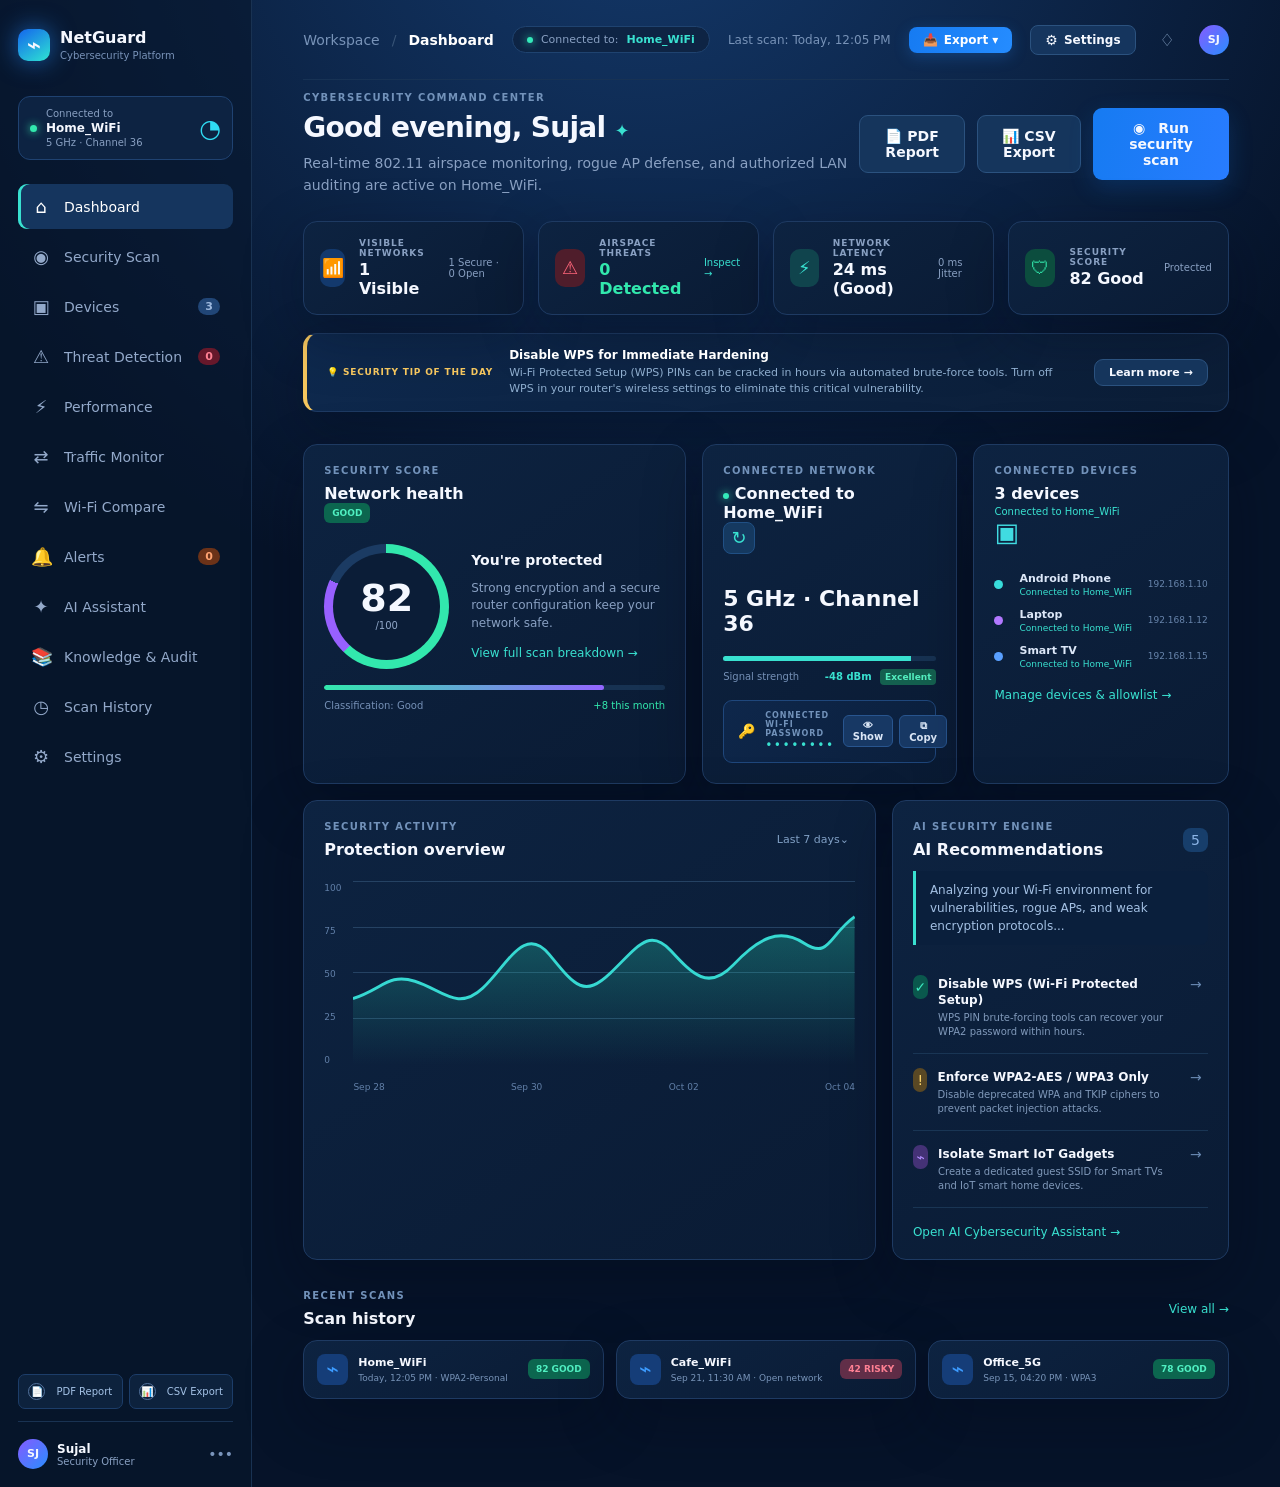
==== index.html @ 77731f84 "feat: upgrade Wi-Fi Security Analyser to Java Spring Boot Cybersecurity Platform" ====
<!doctype html>
<html lang="en">

<head>
  <meta charset="UTF-8" />
  <meta name="viewport" content="width=device-width, initial-scale=1.0" />
  <meta name="theme-color" content="#06152c" />
  <title>NetGuard — Wi-Fi Cybersecurity Platform</title>
  <link rel="stylesheet" href="styles.css" />
</head>

<body>
  <div class="app-shell">
    <aside class="sidebar">
      <div class="brand">
        <div class="brand-mark">⌁</div>
        <div><strong>NetGuard</strong><span>Cybersecurity Platform</span></div>
      </div>
      <div class="network-pill">
        <span class="live-dot"></span>
        <div><small>Connected to</small><strong id="network-name-sidebar">Home_WiFi</strong><small
            id="network-details-sidebar">5 GHz · Channel 36</small></div>
        <span class="wifi-symbol">◔</span>
      </div>
      <nav class="nav" aria-label="Primary navigation">
        <button class="nav-item active" data-screen="home"><span>⌂</span>Dashboard</button>
        <button class="nav-item" data-screen="scan"><span>◉</span>Security Scan</button>
        <button class="nav-item" data-screen="devices"><span>▣</span>Devices <b id="nav-device-badge">3</b></button>
        <button class="nav-item" data-screen="threats"><span>⚠</span>Threat Detection <b id="nav-threat-badge" class="badge-danger">0</b></button>
        <button class="nav-item" data-screen="performance"><span>⚡</span>Performance</button>
        <button class="nav-item" data-screen="traffic"><span>⇄</span>Traffic Monitor</button>
        <button class="nav-item" data-screen="compare"><span>⇋</span>Wi-Fi Compare</button>
        <button class="nav-item" data-screen="alerts"><span>🔔</span>Alerts <b id="nav-alert-badge" class="badge-alert">0</b></button>
        <button class="nav-item" data-screen="ai-chat"><span>✦</span>AI Assistant</button>
        <button class="nav-item" data-screen="knowledge"><span>📚</span>Knowledge &amp; Audit</button>
        <button class="nav-item" data-screen="history"><span>◷</span>Scan History</button>
        <button class="nav-item" data-screen="settings"><span>⚙</span>Settings</button>
      </nav>
      <div class="sidebar-footer">
        <div class="sidebar-export-group">
          <button class="help" id="btn-export-pdf-sidebar"><span>📄</span> PDF Report</button>
          <button class="help" id="btn-export-csv-sidebar"><span>📊</span> CSV Export</button>
        </div>
        <div class="profile">
          <div class="avatar">SJ</div>
          <div><strong>Sujal</strong><small>Security Officer</small></div><span>•••</span>
        </div>
      </div>
    </aside>

    <main class="main-content">
      <header class="topbar">
        <div class="mobile-brand">
          <div class="brand-mark">⌁</div><strong>NetGuard</strong>
        </div>
        <div class="breadcrumbs"><span>Workspace</span><i>/</i><strong id="page-title">Dashboard</strong></div>
        <div class="topbar-network-pill"><span class="connected-dot"></span><span>Connected to:</span><strong
            id="network-name-topbar">Home_WiFi</strong></div>
        <div class="top-actions">
          <span class="last-scan">Last scan: Today, 12:05 PM</span>
          
          <!-- Quick Export Dropdown Group -->
          <div class="export-dropdown-wrap">
            <button class="topbar-pdf-button" id="topbar-export-btn" title="Export Security Reports"><span>📥</span> Export ▾</button>
            <div class="export-menu card" id="topbar-export-menu" hidden>
              <button type="button" id="menu-export-pdf"><span>📄</span> Download PDF Report</button>
              <button type="button" id="menu-export-csv"><span>📊</span> Download CSV Data</button>
              <button type="button" id="menu-export-json"><span>{ }</span> Download JSON Audit</button>
            </div>
          </div>

          <button class="topbar-settings-button" data-screen="settings" title="Settings"><span>⚙</span> Settings</button>
          <button class="icon-button" id="topbar-alerts-btn" aria-label="Notifications" data-screen="alerts" title="View Security Alerts">
            ♢<em id="alert-dot"></em>
            <span id="alert-badge-count" class="alert-count-pill" hidden>0</span>
          </button>
          <button class="avatar mini">SJ</button>
        </div>
      </header>
      <div id="app-message" class="app-message" role="alert" hidden></div>

      <!-- 1. DASHBOARD SCREEN -->
      <section class="screen active-screen" id="home-screen">
        <div class="reference-header">
          <div class="reference-brand">
            <div class="shield-mark">⌁</div>
            <div><strong>NetGuard</strong><small>Wi-Fi Cybersecurity Platform</small></div>
          </div>
          <button class="reference-settings" data-screen="settings" title="Open Settings" aria-label="Settings">⚙</button>
        </div>
        
        <!-- Mobile Reference Network Card with Password Display -->
        <article class="reference-network card">
          <div class="ref-net-body">
            <span class="connected-dot"></span><span class="reference-label">Connected to</span>
            <h2 id="network-name-mobile">Home_WiFi</h2>
            <small id="network-mobile-details">5 GHz &nbsp;·&nbsp; Channel 36 &nbsp;·&nbsp; -48 dBm</small>
            
            <!-- Connected Wi-Fi Password (Mobile) -->
            <div class="wifi-password-badge" id="wifi-password-badge-mobile">
              <span class="key-icon">🔑</span>
              <span class="password-label">Password:</span>
              <span class="password-val" id="wifi-pass-val-mobile">••••••••</span>
              <button type="button" class="pass-toggle-btn" id="toggle-pass-mobile" title="Reveal Wi-Fi Password">Show</button>
              <button type="button" class="pass-copy-btn" id="copy-pass-mobile" title="Copy Password">⧉</button>
            </div>
          </div>
          <button class="detect-btn-pill" id="detect-wifi-btn-mobile" title="Recognize live connected Wi-Fi">↻ Detect</button>
          <div class="router-art">⌁</div>
        </article>
        
        <article class="reference-score card">
          <div class="card-heading">
            <div>
              <p class="eyebrow">SECURITY SCORE</p>
              <h2>Your network is protected</h2>
            </div>
          </div>
          <div class="reference-score-ring">
            <div><strong>82</strong><small>/ 100</small><b>GOOD</b></div>
          </div>
          <p>Strong encryption and a secure router configuration keep your network safe.</p>
          <a href="#" data-screen="scan">View security report →</a>
        </article>
        
        <div class="shortcut-grid">
          <button class="shortcut scan-shortcut" data-screen="scan"><span>◉</span><strong>Security<br>Scan</strong></button>
          <button class="shortcut" data-screen="devices"><span>▣</span><strong>Connected<br>Devices</strong><em id="mob-device-count">3</em></button>
          <button class="shortcut" data-screen="threats"><span>⚠</span><strong>Threat<br>Detect</strong><em id="mob-threat-count" class="alert-em">0</em></button>
          <button class="shortcut" data-screen="performance"><span>⚡</span><strong>Network<br>Speed</strong></button>
          <button class="shortcut" data-screen="ai-chat"><span>✦</span><strong>AI<br>Chat</strong></button>
          <button class="shortcut" data-screen="history"><span>◷</span><strong>Scan<br>Report</strong></button>
        </div>
        
        <div class="reference-section-title"><span>RECENT ACTIVITY</span><a href="#" data-screen="history">View all</a></div>
        <div class="reference-activity card">
          <span class="activity-icon">✓</span>
          <div><strong>Security scan completed</strong><small>Today, 12:05 PM</small></div>
          <span class="status-chip good">82 GOOD</span>
        </div>

        <!-- Desktop Legacy / Enhanced Composition -->
        <div class="legacy-dashboard">
          <div class="welcome-row">
            <div>
              <p class="eyebrow">CYBERSECURITY COMMAND CENTER</p>
              <h1>Good evening, Sujal <span>✦</span></h1>
              <p class="muted">Real-time 802.11 airspace monitoring, rogue AP defense, and authorized LAN auditing are active.</p>
            </div>
            <div class="welcome-actions">
              <button class="secondary-button" id="btn-export-pdf-welcome"><span>📄</span> PDF Report</button>
              <button class="secondary-button" id="btn-export-csv-welcome"><span>📊</span> CSV Export</button>
              <button class="primary-button scan-button" data-screen="scan"><span>◉</span> Run security scan</button>
            </div>
          </div>

          <!-- Cybersecurity Metrics Ribbon -->
          <div class="kpi-ribbon">
            <div class="kpi-card card">
              <span class="kpi-icon blue">📶</span>
              <div>
                <small>VISIBLE NETWORKS</small>
                <strong id="kpi-total-networks">Scanning…</strong>
              </div>
              <span class="kpi-sub" id="kpi-secure-networks">0 Secure · 0 Open</span>
            </div>
            <div class="kpi-card card">
              <span class="kpi-icon red">⚠</span>
              <div>
                <small>AIRSPACE THREATS</small>
                <strong id="kpi-threat-count">0 Detected</strong>
              </div>
              <a href="#" data-screen="threats" class="kpi-link">Inspect →</a>
            </div>
            <div class="kpi-card card">
              <span class="kpi-icon cyan">⚡</span>
              <div>
                <small>NETWORK LATENCY</small>
                <strong id="kpi-live-latency">24 ms (Good)</strong>
              </div>
              <span class="kpi-sub" id="kpi-jitter-sub">0 ms Jitter</span>
            </div>
            <div class="kpi-card card">
              <span class="kpi-icon green">🛡</span>
              <div>
                <small>SECURITY SCORE</small>
                <strong id="kpi-rating-badge">82 GOOD</strong>
              </div>
              <span class="kpi-sub" id="kpi-protection-sub">Protected</span>
            </div>
          </div>

          <!-- Quick Tip of the Day Banner -->
          <div class="tip-banner card">
            <div class="tip-badge">💡 SECURITY TIP OF THE DAY</div>
            <div class="tip-content">
              <strong id="tip-title">Disable WPS for Immediate Hardening</strong>
              <p id="tip-body">Wi-Fi Protected Setup (WPS) PINs can be cracked in hours via automated brute-force tools. Turn off WPS in your router's wireless settings to eliminate this critical vulnerability.</p>
            </div>
            <button class="secondary-button" data-screen="knowledge" style="padding:6px 14px;font-size:11px">Learn more →</button>
          </div>

          <!-- Stats Grid -->
          <div class="stats-grid">
            <article class="score-card card">
              <div class="card-heading">
                <div>
                  <p class="eyebrow">SECURITY SCORE</p>
                  <h2>Network health</h2>
                </div><span class="status-chip good">GOOD</span>
              </div>
              <div class="score-content">
                <div class="score-ring">
                  <div><strong id="score">82</strong><small>/100</small></div>
                </div>
                <div class="score-copy">
                  <strong id="score-headline">You're protected</strong>
                  <p id="score-explanation">Strong encryption and a secure router configuration keep your network safe.</p>
                  <a href="#" data-screen="scan">View full scan breakdown →</a>
                </div>
              </div>
              <div class="score-bar"><span></span></div>
              <div class="score-foot">
                <span id="score-classification-text">Classification: Good</span>
                <span id="score-trend-text">+8 this month</span>
              </div>
            </article>

            <!-- Connected Network Metric Card with Password Display -->
            <article class="card metric-card">
              <div class="card-heading">
                <div>
                  <p class="eyebrow">CONNECTED NETWORK</p>
                  <h2 id="network-name-desktop"><span class="connected-dot"></span> Connected to Home_WiFi</h2>
                </div>
                <button class="icon-button detect-btn" id="detect-wifi-btn"
                  title="Recognize live connected Wi-Fi">↻</button>
              </div>
              <div class="metric-value">5 GHz · Channel 36</div>
              <div class="signal-line"><span style="width:88%"></span></div>
              <div class="metric-foot">
                <span>Signal strength</span>
                <strong>-48 dBm <i>Excellent</i></strong>
              </div>
              
              <!-- User Request: Show Connected Wi-Fi Password -->
              <div class="wifi-password-badge desktop-pass-badge" id="wifi-password-badge-desktop">
                <div class="pass-info-wrap">
                  <span class="key-icon">🔑</span>
                  <div class="pass-texts">
                    <small>CONNECTED WI-FI PASSWORD</small>
                    <span class="password-val" id="wifi-pass-val-desktop">••••••••</span>
                  </div>
                </div>
                <div class="pass-btn-group">
                  <button type="button" class="pass-toggle-btn" id="toggle-pass-desktop" title="Show / Hide Password">👁 Show</button>
                  <button type="button" class="pass-copy-btn" id="copy-pass-desktop" title="Copy Password to Clipboard">⧉ Copy</button>
                </div>
              </div>
            </article>

            <article class="card metric-card">
              <div class="card-heading">
                <div>
                  <p class="eyebrow">CONNECTED DEVICES</p>
                  <h2 id="device-count">3 devices</h2>
                  <small class="device-network-sub">Connected to Home_WiFi</small>
                </div>
                <span class="device-icon">▣</span>
              </div>
              <div class="device-list">
                <span class="device-dot phone"></span>
                <span class="device-name-wrap"><strong>Android Phone</strong><small class="device-wifi-sub">Connected to Home_WiFi</small></span>
                <b>192.168.1.10</b>
                <span class="device-dot laptop"></span>
                <span class="device-name-wrap"><strong>Laptop</strong><small class="device-wifi-sub">Connected to Home_WiFi</small></span>
                <b>192.168.1.12</b>
                <span class="device-dot tv"></span>
                <span class="device-name-wrap"><strong>Smart TV</strong><small class="device-wifi-sub">Connected to Home_WiFi</small></span>
                <b>192.168.1.15</b>
              </div>
              <a class="card-link" href="#" data-screen="devices">Manage devices &amp; allowlist →</a>
            </article>
          </div>

          <div class="content-grid">
            <article class="card panel">
              <div class="panel-title">
                <div>
                  <p class="eyebrow">SECURITY ACTIVITY</p>
                  <h2>Protection overview</h2>
                </div>
                <button class="text-button" id="btn-chart-range">Last 7 days⌄</button>
              </div>
              <div class="chart">
                <div class="chart-y"><span>100</span><span>75</span><span>50</span><span>25</span><span>0</span></div>
                <div class="chart-body">
                  <div class="grid-lines"></div>
                  <svg viewBox="0 0 600 180" preserveAspectRatio="none">
                    <defs>
                      <linearGradient id="chartFill" x1="0" x2="0" y1="0" y2="1">
                        <stop offset="0" stop-color="#28e8c1" stop-opacity=".3" />
                        <stop offset="1" stop-color="#28e8c1" stop-opacity="0" />
                      </linearGradient>
                    </defs>
                    <path
                      d="M0 115 C35 106 42 90 74 98 S125 128 155 105 S205 42 235 72 S276 115 308 90 S354 45 380 68 S425 108 455 82 S510 45 540 61 S570 52 600 35 V180 H0Z"
                      fill="url(#chartFill)" />
                    <path
                      d="M0 115 C35 106 42 90 74 98 S125 128 155 105 S205 42 235 72 S276 115 308 90 S354 45 380 68 S425 108 455 82 S510 45 540 61 S570 52 600 35"
                      fill="none" stroke="#36d9d2" stroke-width="3" />
                  </svg>
                  <div class="chart-labels"><span>Sep 28</span><span>Sep 30</span><span>Oct 02</span><span>Oct 04</span></div>
                </div>
              </div>
            </article>

            <!-- AI-Based Security Recommendations Panel -->
            <article class="card panel recommendations" id="ai-recommendations-panel">
              <div class="panel-title">
                <div>
                  <p class="eyebrow">AI SECURITY ENGINE</p>
                  <h2>AI Recommendations</h2>
                </div><span class="count" id="ai-rec-count">5</span>
              </div>
              <p class="ai-summary-text" id="ai-executive-summary">
                Analyzing your Wi-Fi environment for vulnerabilities, rogue APs, and weak encryption protocols...
              </p>
              <div id="ai-recommendations-list">
                <div class="recommendation">
                  <span class="rec-icon green">✓</span>
                  <div>
                    <strong>Disable WPS (Wi-Fi Protected Setup)</strong>
                    <p>WPS PIN brute-forcing tools can recover your WPA2 password within hours.</p>
                  </div>
                  <button class="ai-fix-btn" data-screen="knowledge">→</button>
                </div>
                <div class="recommendation">
                  <span class="rec-icon yellow">!</span>
                  <div>
                    <strong>Enforce WPA2-AES / WPA3 Only</strong>
                    <p>Disable deprecated WPA and TKIP ciphers to prevent packet injection attacks.</p>
                  </div>
                  <button class="ai-fix-btn" data-screen="knowledge">→</button>
                </div>
                <div class="recommendation">
                  <span class="rec-icon purple">⌁</span>
                  <div>
                    <strong>Isolate Smart IoT Gadgets</strong>
                    <p>Create a dedicated guest SSID for Smart TVs and IoT smart home devices.</p>
                  </div>
                  <button class="ai-fix-btn" data-screen="knowledge">→</button>
                </div>
              </div>
              <a class="card-link" href="#" data-screen="ai-chat">Open AI Cybersecurity Assistant →</a>
            </article>
          </div>

          <div class="section-title">
            <div>
              <p class="eyebrow">RECENT SCANS</p>
              <h2>Scan history</h2>
            </div><a href="#" data-screen="history">View all →</a>
          </div>
          <div class="history-row">
            <div class="history-item card"><span class="history-icon blue">⌁</span>
              <div><strong>Home_WiFi</strong><small>Today, 12:05 PM · WPA2-Personal</small></div><span
                class="status-chip good">82 GOOD</span>
            </div>
            <div class="history-item card"><span class="history-icon purple">⌁</span>
              <div><strong>Cafe_WiFi</strong><small>Sep 21, 11:30 AM · Open network</small></div><span
                class="status-chip danger">42 RISKY</span>
            </div>
            <div class="history-item card"><span class="history-icon green">⌁</span>
              <div><strong>Office_5G</strong><small>Sep 15, 04:20 PM · WPA3</small></div><span
                class="status-chip good">78 GOOD</span>
            </div>
          </div>
        </div>
      </section>

      <!-- 2. ADVANCED WI-FI SCANNER SCREEN -->
      <section class="screen" id="scan-screen">
        <div class="page-heading inline-heading">
          <div>
            <button class="back-button" data-screen="home">‹ <span>Back</span></button>
            <p class="eyebrow">ADVANCED WI-FI NETWORK SCANNER</p>
            <h1>Nearby Wi-Fi Networks</h1>
            <p class="muted">Detect broadcast beacon frames, BSSIDs, frequencies, and analyze security posture.</p>
          </div>
          <div class="heading-actions">
            <!-- Periodic Auto-Scan Dropdown -->
            <div class="auto-scan-wrap">
              <label for="auto-scan-interval-select" class="auto-scan-label">Auto-Scan:</label>
              <select id="auto-scan-interval-select" class="select filter-dropdown">
                <option value="0">Off (Manual)</option>
                <option value="15">Every 15s</option>
                <option value="30" selected>Every 30s</option>
                <option value="60">Every 60s</option>
              </select>
            </div>
            <button class="secondary-button" id="btn-export-csv-scan"><span>📊</span> Export CSV</button>
            <button class="secondary-button" id="btn-export-pdf-scan"><span>📄</span> Export PDF</button>
            <button class="secondary-button" id="btn-compare-selected"><span>⇋</span> Compare (<span id="compare-count-badge">0</span>)</button>
            <button class="primary-button" id="refresh-wifi"><span aria-hidden="true">↻</span> Scan Airspace</button>
          </div>
        </div>

        <div class="wifi-source-note">Scans 802.11 access points broadcasting to your physical wireless interface. Analysis evaluates BSSID, cipher suites, authentication frames, and rogue cloning.</div>

        <!-- Filter and Search Toolbar -->
        <div class="scanner-filter-bar card">
          <div class="search-input-wrap">
            <span class="search-icon">🔍</span>
            <input type="text" id="wifi-search-input" placeholder="Search by SSID name or BSSID MAC address..." aria-label="Search networks" />
          </div>
          <div class="filter-controls">
            <select id="filter-band-select" class="select filter-dropdown" aria-label="Filter by frequency band">
              <option value="all">All Frequencies (2.4/5/6 GHz)</option>
              <option value="2.4 GHz">2.4 GHz</option>
              <option value="5 GHz">5 GHz</option>
              <option value="6 GHz">6 GHz</option>
            </select>
            <select id="filter-security-select" class="select filter-dropdown" aria-label="Filter by security">
              <option value="all">All Encryption Protocols</option>
              <option value="wpa3">WPA3 (Next-Gen SAE)</option>
              <option value="wpa2">WPA2 (Standard AES)</option>
              <option value="open">Open / Unsecured</option>
              <option value="wep">Legacy / Insecure (WEP)</option>
            </select>
            <div class="view-toggle-group">
              <button type="button" class="view-toggle-btn active" id="view-mode-table" title="Table View">☰ Table</button>
              <button type="button" class="view-toggle-btn" id="view-mode-cards" title="Cards View">☷ Cards</button>
            </div>
          </div>
        </div>

        <div class="wifi-toolbar">
          <div>
            <p class="eyebrow">AIRSPACE SCAN RESULTS</p>
            <strong id="wifi-network-count">Ready to scan</strong>
            <small id="wifi-scan-time"></small>
          </div>
          <div id="selection-counter" class="selection-counter" hidden>0 networks selected for comparison</div>
        </div>
        <p id="wifi-status" class="wifi-status" role="status" aria-live="polite">Starting WiFi scan…</p>

        <!-- Organized Table View -->
        <div id="wifi-table-container" class="card table-card wifi-table-wrapper">
          <table class="advanced-wifi-table" id="advanced-wifi-table">
            <thead>
              <tr>
                <th width="40"><input type="checkbox" id="select-all-wifi" title="Select All" /></th>
                <th class="sortable-th" data-sort="ssid">SSID Name ▾</th>
                <th>BSSID (MAC)</th>
                <th class="sortable-th" data-sort="band">Band / Freq ▾</th>
                <th class="sortable-th" data-sort="channel">Channel ▾</th>
                <th class="sortable-th" data-sort="signal">Signal Strength ▾</th>
                <th>Signal Quality</th>
                <th>Encryption Protocol</th>
                <th>Vendor</th>
                <th class="sortable-th" data-sort="score">Score ▾</th>
                <th>Actions</th>
              </tr>
            </thead>
            <tbody id="wifi-table-body">
              <tr><td colspan="11" class="muted table-loading">Scanning live Wi-Fi networks...</td></tr>
            </tbody>
          </table>
        </div>

        <!-- Cards View & Analysis Layout -->
        <div class="wifi-content-grid" id="wifi-cards-container" hidden>
          <section id="wifi-networks" class="wifi-network-list" aria-label="Available WiFi networks"></section>
          
          <article id="wifi-analysis" class="card wifi-analysis" hidden>
            <div class="wifi-analysis-heading">
              <div>
                <p class="eyebrow">SECURITY REPORT</p>
                <h2 id="analysis-ssid"></h2>
                <p id="analysis-auth" class="muted"></p>
                <small id="analysis-bssid-text" class="analysis-bssid"></small>
              </div>
              <span id="analysis-badge" class="status-chip"></span>
            </div>
            <div class="wifi-score-layout">
              <div id="analysis-ring" class="wifi-score-ring">
                <div><strong id="analysis-score"></strong><small>/ 100</small></div>
              </div>
              <div>
                <p class="eyebrow">ADVERTISED SECURITY</p>
                <h3 id="analysis-rating"></h3>
                <p id="analysis-summary" class="muted"></p>
              </div>
            </div>
            
            <div class="wifi-score-factors-box">
              <p class="eyebrow">SECURITY SCORE FACTORS</p>
              <ul id="analysis-score-factors" class="score-factors-list"></ul>
            </div>

            <div class="wifi-analysis-facts" id="analysis-facts"></div>
            <div class="wifi-recommendations">
              <p class="eyebrow">REMEDIATION RECOMMENDATIONS</p>
              <ul id="analysis-recommendations"></ul>
            </div>
            <p id="analysis-scope" class="wifi-source-note"></p>
            <div class="analysis-action-row">
              <button class="secondary-button" id="btn-print-single-analysis"><span>📄</span> Export Single Report</button>
            </div>
          </article>
        </div>
      </section>

      <!-- 3. CONNECTED DEVICES MONITORING SCREEN -->
      <section class="screen" id="devices-screen">
        <div class="page-heading inline-heading">
          <div>
            <button class="back-button" data-screen="home">‹ <span>Back</span></button>
            <p class="eyebrow">AUTHORIZED NETWORK MONITORING &amp; ALLOWLIST</p>
            <h1>Connected Devices</h1>
            <p class="muted">Live inventory of authorized hosts, gateway, and devices on your local subnet.</p>
          </div>
          <div class="heading-actions">
            <button class="secondary-button" id="refresh-devices-btn"><span>↻</span> Refresh Subnet</button>
          </div>
        </div>

        <div class="device-summary-cards">
          <div class="device-summary-stat card">
            <span class="device-sum-icon green">✓</span>
            <div><small>ONLINE DEVICES</small><strong id="dev-stat-online">3 Active</strong></div>
          </div>
          <div class="device-summary-stat card">
            <span class="device-sum-icon blue">💻</span>
            <div><small>HOST MACHINE</small><strong id="dev-stat-host">Active Host</strong></div>
          </div>
          <div class="device-summary-stat card">
            <span class="device-sum-icon purple">📡</span>
            <div><small>GATEWAY ROUTER</small><strong id="dev-stat-gateway">192.168.1.1</strong></div>
          </div>
        </div>

        <div class="device-cards">
          <!-- Populated dynamically via renderDevices() -->
        </div>
      </section>

      <!-- 4. ADVANCED THREAT DETECTION SCREEN -->
      <section class="screen" id="threats-screen">
        <div class="page-heading inline-heading">
          <div>
            <button class="back-button" data-screen="home">‹ <span>Back</span></button>
            <p class="eyebrow">AIRSPACE THREAT DEFENSE</p>
            <h1>Advanced Threat Detection</h1>
            <p class="muted">Detect Evil Twin access points, duplicate SSIDs, rogue APs, and insecure beacons.</p>
          </div>
          <div class="heading-actions">
            <button class="secondary-button" id="refresh-threats-btn"><span>↻</span> Re-Scan Threats</button>
          </div>
        </div>

        <div class="threat-overview-grid">
          <div class="card threat-stat-box">
            <p class="eyebrow">THREAT STATUS</p>
            <h2 id="threat-stat-headline">Airspace Monitored</h2>
            <p class="muted" id="threat-stat-sub">Continuously analyzing 802.11 beacon frames for spoofing and credential theft.</p>
          </div>
          <div class="card threat-stat-box">
            <p class="eyebrow">ACTIVE ROGUE DETECTIONS</p>
            <h2 id="threat-total-badge" class="threat-counter-number">0</h2>
            <span class="status-chip good" id="threat-health-chip">PROTECTED</span>
          </div>
        </div>

        <div class="threat-section-title">
          <h3>Detected Threat Findings</h3>
          <span class="threat-legend">
            <span class="legend-dot critical"></span> Confirmed Threat
            <span class="legend-dot warning"></span> Potential Risk
          </span>
        </div>

        <div id="threat-list-container" class="threat-list">
          <!-- Populated dynamically via renderThreats() -->
        </div>

        <article class="card threat-guidance-card">
          <div class="card-heading">
            <div>
              <p class="eyebrow">CYBERSECURITY PROTOCOL</p>
              <h2>What is an Evil Twin Access Point?</h2>
            </div>
          </div>
          <p class="muted">An <strong>Evil Twin</strong> is a fraudulent Wi-Fi access point that masquerades as a legitimate network by broadcasting the identical SSID. Attackers configure these rogue APs near target users with higher transmission power or open authentication to trick devices into connecting, allowing the attacker to harvest credentials, inject malicious payloads, or execute Man-in-the-Middle (MITM) packet inspection.</p>
        </article>
      </section>

      <!-- 5. NETWORK PERFORMANCE ANALYSIS SCREEN (NEW) -->
      <section class="screen" id="performance-screen">
        <div class="page-heading inline-heading">
          <div>
            <button class="back-button" data-screen="home">‹ <span>Back</span></button>
            <p class="eyebrow">LATENCY, JITTER &amp; CONNECTION STABILITY</p>
            <h1>Network Performance Monitoring</h1>
            <p class="muted">Measured round-trip latency, jitter variance, packet loss, and connection health rating.</p>
          </div>
          <div class="heading-actions">
            <button class="primary-button" id="btn-test-performance"><span>⚡</span> Run Performance Test</button>
          </div>
        </div>

        <!-- Performance KPI Grid -->
        <div class="traffic-speed-grid">
          <div class="card speed-card">
            <div class="speed-head">
              <span class="speed-icon" style="background:#133c6d;color:#4ea1ff">⏱</span>
              <div><small>AVERAGE LATENCY</small><h2 id="perf-latency-val">24 ms</h2></div>
            </div>
            <div class="speed-meta">Min / Max: <strong id="perf-latency-range">15 ms / 34 ms</strong></div>
          </div>
          <div class="card speed-card">
            <div class="speed-head">
              <span class="speed-icon" style="background:#3b245e;color:#b485ff">〰</span>
              <div><small>JITTER VARIANCE</small><h2 id="perf-jitter-val">19 ms</h2></div>
            </div>
            <div class="speed-meta">Packet Loss: <strong id="perf-loss-val">0%</strong></div>
          </div>
          <div class="card speed-card">
            <div class="speed-head">
              <span class="speed-icon" style="background:#0c4a3b;color:#39e8ad">★</span>
              <div><small>CONNECTION SCORE</small><h2 id="perf-score-val">95 / 100</h2></div>
            </div>
            <div class="speed-meta">Status: <strong id="perf-status-val">Excellent Quality</strong></div>
          </div>
        </div>

        <div class="content-grid">
          <article class="card panel">
            <div class="panel-title">
              <div>
                <p class="eyebrow">TELEMETRY SCOPE</p>
                <h2>Internet vs Local Wi-Fi Metrics</h2>
              </div>
              <span class="status-chip good" id="perf-internet-chip">INTERNET AVAILABLE</span>
            </div>
            <p class="muted" style="margin-top:10px;font-size:12px;line-height:1.6">
              NetGuard distinguishes between physical Wi-Fi radio strength (measured via 802.11 dBm signal frames from your access point) and WAN internet performance (measured via ICMP round-trip packets to DNS gateways).
            </p>
            <div class="perf-metric-bars">
              <div class="perf-bar-row">
                <span>Local Wi-Fi Signal (-48 dBm)</span>
                <div class="progress-track"><span style="width:92%;background:var(--cyan)"></span></div>
                <b>92% Excellent</b>
              </div>
              <div class="perf-bar-row">
                <span>DNS Round-Trip Time (24 ms)</span>
                <div class="progress-track"><span style="width:85%;background:var(--green)"></span></div>
                <b>85% Optimal</b>
              </div>
              <div class="perf-bar-row">
                <span>Packet Reliability (0% loss)</span>
                <div class="progress-track"><span style="width:100%;background:var(--green)"></span></div>
                <b>100% Solid</b>
              </div>
            </div>
          </article>

          <!-- ML Anomaly Detection Card -->
          <article class="card panel">
            <div class="panel-title">
              <div>
                <p class="eyebrow">MACHINE LEARNING</p>
                <h2>Spectral Anomaly Detector</h2>
              </div>
              <button class="text-button" id="btn-refresh-ml">Re-evaluate</button>
            </div>
            <div id="ml-anomaly-box" class="ml-box">
              <div class="ml-stat-row">
                <span class="muted">Algorithm:</span> <strong>Statistical Z-Score / Isolation Model</strong>
              </div>
              <div class="ml-stat-row">
                <span class="muted">Anomaly Probability:</span> <strong id="ml-prob-val">0.05 (Low)</strong>
              </div>
              <div class="ml-stat-row">
                <span class="muted">Status:</span> <span class="status-chip good" id="ml-status-chip">NORMAL SPECTRUM</span>
              </div>
              <ul id="ml-anomaly-items" class="ml-anomaly-list">
                <li>Zero extreme proximity beacon power spikes detected.</li>
              </ul>
            </div>
          </article>
        </div>
      </section>

      <!-- 6. NETWORK TRAFFIC MONITORING SCREEN -->
      <section class="screen" id="traffic-screen">
        <div class="page-heading inline-heading">
          <div>
            <button class="back-button" data-screen="home">‹ <span>Back</span></button>
            <p class="eyebrow">REAL-TIME TELEMETRY</p>
            <h1>Network Traffic Monitor</h1>
            <p class="muted">Authorized live bandwidth consumption, packet throughput, and traffic anomaly detection.</p>
          </div>
          <div class="heading-actions">
            <span class="live-pulse-badge"><span class="pulse-dot"></span> Live Telemetry</span>
          </div>
        </div>

        <div class="traffic-speed-grid">
          <div class="card speed-card rx-card">
            <div class="speed-head">
              <span class="speed-icon">↓</span>
              <div><small>DOWNLOAD SPEED</small><h2 id="traffic-rx-speed">0.0 KB/s</h2></div>
            </div>
            <div class="speed-meta">Total Received: <strong id="traffic-rx-total">0 B</strong></div>
          </div>
          <div class="card speed-card tx-card">
            <div class="speed-head">
              <span class="speed-icon">↑</span>
              <div><small>UPLOAD SPEED</small><h2 id="traffic-tx-speed">0.0 KB/s</h2></div>
            </div>
            <div class="speed-meta">Total Transmitted: <strong id="traffic-tx-total">0 B</strong></div>
          </div>
          <div class="card speed-card packet-card">
            <div class="speed-head">
              <span class="speed-icon">📦</span>
              <div><small>UNICAST PACKETS</small><h2 id="traffic-packets-total">0</h2></div>
            </div>
            <div class="speed-meta">Errors / Discards: <strong id="traffic-errors-total">0 / 0</strong></div>
          </div>
        </div>

        <article class="card panel traffic-chart-panel">
          <div class="panel-title">
            <div>
              <p class="eyebrow">THROUGHPUT GRAPH</p>
              <h2>Real-Time Bandwidth Activity (KB/s)</h2>
            </div>
            <div class="chart-legend-wrap">
              <span class="chart-legend-item rx"><i class="dot-rx"></i> Download</span>
              <span class="chart-legend-item tx"><i class="dot-tx"></i> Upload</span>
            </div>
          </div>
          <div class="live-chart-wrapper">
            <svg id="live-traffic-svg" viewBox="0 0 600 180" preserveAspectRatio="none">
              <line x1="0" y1="45" x2="600" y2="45" stroke="#1c3a63" stroke-dasharray="4" />
              <line x1="0" y1="90" x2="600" y2="90" stroke="#1c3a63" stroke-dasharray="4" />
              <line x1="0" y1="135" x2="600" y2="135" stroke="#1c3a63" stroke-dasharray="4" />
              <path id="svg-rx-path" d="M0 160 L600 160" fill="none" stroke="#36d9d2" stroke-width="2.5" />
              <path id="svg-tx-path" d="M0 160 L600 160" fill="none" stroke="#9b62ff" stroke-width="2.5" />
            </svg>
          </div>
        </article>

        <article class="card anomaly-detection-card" id="traffic-anomaly-card">
          <div class="anomaly-head">
            <span class="anomaly-icon green" id="anomaly-icon">✓</span>
            <div>
              <strong id="anomaly-title">Traffic Patterns Normal</strong>
              <p id="anomaly-desc">No abnormal exfiltration bursts, ARP spoofing, or packet drop spikes observed.</p>
            </div>
          </div>
        </article>
      </section>

      <!-- 7. WI-FI NETWORK COMPARISON SCREEN -->
      <section class="screen" id="compare-screen">
        <div class="page-heading inline-heading">
          <div>
            <button class="back-button" data-screen="home">‹ <span>Back</span></button>
            <p class="eyebrow">AIRSPACE BENCHMARK</p>
            <h1>Wi-Fi Network Comparison</h1>
            <p class="muted">Side-by-side comparative analysis of encryption ciphers, frequencies, signal, and security scores.</p>
          </div>
          <div class="heading-actions">
            <button class="secondary-button" id="refresh-compare-btn"><span>↻</span> Refresh Comparison</button>
          </div>
        </div>

        <div class="card comparison-table-card">
          <div class="comparison-scroll-container" id="comparison-matrix-container">
            <p class="muted" style="padding:24px">Select networks from the Security Scan screen or wait for visible scan results...</p>
          </div>
        </div>
      </section>

      <!-- 8. REAL-TIME SECURITY ALERTS SCREEN -->
      <section class="screen" id="alerts-screen">
        <div class="page-heading inline-heading">
          <div>
            <button class="back-button" data-screen="home">‹ <span>Back</span></button>
            <p class="eyebrow">INCIDENT RESPONSE</p>
            <h1>Security Alert Center</h1>
            <p class="muted">Historical audit trail of security warnings, rogue AP detections, and network status changes.</p>
          </div>
          <div class="heading-actions">
            <button class="secondary-button" id="btn-clear-alerts"><span>✓</span> Mark All Read</button>
          </div>
        </div>

        <div class="alert-filter-tabs">
          <button class="alert-tab-btn active" data-severity="all">All Alerts</button>
          <button class="alert-tab-btn" data-severity="CRITICAL">Critical</button>
          <button class="alert-tab-btn" data-severity="HIGH">High</button>
          <button class="alert-tab-btn" data-severity="MEDIUM">Medium</button>
          <button class="alert-tab-btn" data-severity="LOW">Low</button>
        </div>

        <div id="alerts-list-container" class="alerts-feed"></div>
      </section>

      <!-- 9. AI CYBERSECURITY ASSISTANT CHAT SCREEN (NEW) -->
      <section class="screen" id="ai-chat-screen">
        <div class="page-heading inline-heading">
          <div>
            <button class="back-button" data-screen="home">‹ <span>Back</span></button>
            <p class="eyebrow">NATURAL LANGUAGE INTELLIGENCE</p>
            <h1>AI Security Assistant</h1>
            <p class="muted">Ask questions about your Wi-Fi scan results, router vulnerabilities, and defense strategies.</p>
          </div>
          <div class="heading-actions">
            <span class="live-pulse-badge"><span class="pulse-dot"></span> AI Engine Online</span>
          </div>
        </div>

        <div class="ai-chat-layout card">
          <div class="ai-chat-header">
            <div class="ai-avatar">✦</div>
            <div>
              <strong>NetGuard Cyber AI</strong>
              <small class="muted" id="ai-chat-context-sub">Active Context: Connected Network Audit</small>
            </div>
          </div>

          <!-- Quick Suggested Question Pills -->
          <div class="ai-suggested-pills" id="ai-quick-pills">
            <button class="ai-pill-btn">Is my Wi-Fi network secure?</button>
            <button class="ai-pill-btn">Why is my network marked as risky?</button>
            <button class="ai-pill-btn">What does WPA3 mean?</button>
            <button class="ai-pill-btn">How can I improve my router security?</button>
            <button class="ai-pill-btn">Why am I receiving an Evil Twin warning?</button>
          </div>

          <!-- Chat Message Feed -->
          <div class="ai-chat-messages" id="ai-chat-messages-container">
            <div class="ai-msg bot">
              <div class="msg-bubble">
                Hello Sujal! I am your <strong>NetGuard AI Security Assistant</strong>. I have analyzed your active wireless environment and nearby airspace. Ask me anything about your security score, rogue AP threats, or router configuration!
              </div>
              <small class="msg-time">Just now</small>
              
          </div>

          <!-- Chat Input -->
          <form class="ai-chat-input-bar" id="ai-chat-form">
            <input type="text" id="ai-chat-input" placeholder="Ask a security question (e.g. Is my network secure?)..." required autocomplete="off" />
            <button type="submit" class="primary-button" id="ai-send-btn">Send ➔</button>
          </form>
        </div>

        <div class="ai-chat-layout card">
          <div class="ai-chat-header">
            <div class="ai-avatar">✦</div>
            <div>
              <strong>NetGuard Cyber AI</strong>
              <small class="muted" id="ai-chat-context-sub">Active Context: Connected Network Audit</small>
            </div>
          </div>

          <!-- Quick Suggested Question Pills -->
          <div class="ai-suggested-pills" id="ai-quick-pills">
            <button class="ai-pill-btn">Is my Wi-Fi network secure?</button>
            <button class="ai-pill-btn">Why is my network marked as risky?</button>
            <button class="ai-pill-btn">What does WPA3 mean?</button>
            <button class="ai-pill-btn">How can I improve my router security?</button>
            <button class="ai-pill-btn">Why am I receiving an Evil Twin warning?</button>
          </div>

          <!-- Chat Message Feed -->
          <div class="ai-chat-messages" id="ai-chat-messages-container">
            <div class="ai-msg bot">
              <div class="msg-bubble">
                Hello Sujal! I am your <strong>NetGuard AI Security Assistant</strong>. I have analyzed your active wireless environment and nearby airspace. Ask me anything about your security score, rogue AP threats, or router configuration!
              </div>
              <small class="msg-time">Just now</small>
            </div>
          </div>

          <!-- Chat Input -->
          <form class="ai-chat-input-bar" id="ai-chat-form">
            <input type="text" id="ai-chat-input" placeholder="Ask a security question (e.g. Is my network secure?)..." required autocomplete="off" />
            <button type="submit" class="primary-button" id="ai-send-btn">Send ➔</button>
          </form>
        </div>
      </section>

      <!-- 10. KNOWLEDGE CENTER & AUDIT CHECKLIST SCREEN (NEW) -->
      <section class="screen" id="knowledge-screen">
        <div class="page-heading inline-heading">
          <div>
            <button class="back-button" data-screen="home">‹ <span>Back</span></button>
            <p class="eyebrow">STANDARDS &amp; BEST PRACTICES</p>
            <h1>Knowledge Center &amp; Security Audit</h1>
            <p class="muted">Wi-Fi security reference library, router hardening checklist, and QR code sharing.</p>
          </div>
        </div>

        <div class="content-grid">
          <!-- Security Improvement Checklist -->
          <article class="card panel">
            <div class="panel-title">
              <div>
                <p class="eyebrow">HARDENING AUDIT</p>
                <h2>Router Security Checklist</h2>
              </div>
              <span class="count" id="checklist-progress-count">4 / 5</span>
            </div>
            <div id="checklist-container" class="checklist-items">
              <!-- Dynamically populated via loadChecklist() -->
            </div>
          </article>

          <!-- QR Code Wi-Fi Sharing -->
          <article class="card panel">
            <div class="panel-title">
              <div>
                <p class="eyebrow">SECURE SHARING</p>
                <h2>Wi-Fi Quick Connect QR</h2>
              </div>
              <span class="status-chip good">LOCAL QR</span>
            </div>
            <p class="muted" style="font-size:11px;margin:8px 0 14px">
              Scan with an authorized mobile phone to quickly connect or verify network credentials without exposing keys.
            </p>
            <div class="qr-canvas-wrap">
              <canvas id="qr-code-canvas" width="160" height="160"></canvas>
            </div>
            <div class="qr-meta-wrap">
              <strong id="qr-net-name">Home_WiFi</strong>
              <small class="muted" id="qr-net-type">WPA2 Protected</small>
            </div>
          </article>
        </div>

        <!-- Knowledge Base Articles -->
        <div class="section-title">
          <div>
            <p class="eyebrow">CYBERSECURITY REFERENCE LIBRARY</p>
            <h2>Educational Knowledge Base</h2>
          </div>
        </div>
        <div class="knowledge-articles-grid" id="knowledge-articles-container">
          <!-- Populated dynamically via loadKnowledge() -->
        </div>
      </section>

      <!-- 11. SCAN HISTORY SCREEN -->
      <section class="screen" id="history-screen">
        <div class="page-heading inline-heading">
          <div>
            <button class="back-button" data-screen="home">‹ <span>Back</span></button>
            <p class="eyebrow">ACTIVITY &amp; AUDIT TRAIL</p>
            <h1>Scan History</h1>
            <p class="muted">Review previous network security reports and historical vulnerability ratings.</p>
          </div>
          <div class="heading-actions">
            <button class="secondary-button" id="btn-export-csv-history"><span>📊</span> CSV Export</button>
            <button class="secondary-button" id="btn-export-pdf-history"><span>📄</span> PDF History</button>
          </div>
        </div>
        <div class="card table-card"></div>
      </section>

      <!-- 12. PREFERENCES / SETTINGS SCREEN -->
      <section class="screen" id="settings-screen">
        <div class="page-heading">
          <button class="back-button" data-screen="home">‹ <span>Back</span></button>
          <p class="eyebrow">PREFERENCES &amp; SECURITY CONFIGURATION</p>
          <h1>Settings</h1>
          <p class="muted">Manage your connected network preferences, Wi-Fi keys, and NetGuard configuration.</p>
        </div>
        <div class="settings-network-banner card">
          <div class="settings-network-info">
            <span class="connected-dot"></span>
            <div>
              <small>ACTIVE WIFI CONNECTION</small>
              <h2 id="settings-network-name">Home_WiFi</h2>
              <p id="settings-network-details">5 GHz · Channel 36 · WPA2-Personal · Signal: -48 dBm (Excellent)</p>
              
              <!-- Connected Wi-Fi Password Display in Settings -->
              <div class="settings-password-row">
                <span class="key-icon">🔑</span>
                <span>Connected Wi-Fi Password:</span>
                <strong id="settings-pass-val" class="password-val">••••••••</strong>
                <button type="button" class="pass-toggle-btn" id="toggle-pass-settings">Show</button>
                <button type="button" class="pass-copy-btn" id="copy-pass-settings">Copy</button>
              </div>
            </div>
          </div>
          <span class="status-chip good">CONNECTED</span>
        </div>
        <div class="settings-list card">
          <div class="setting-row">
            <div><strong>Appearance</strong><small>Choose how NetGuard looks (Dark / Light)</small></div>
            <button class="toggle theme-toggle" aria-label="Toggle theme"><span></span></button>
          </div>
          <div class="setting-row">
            <div><strong>Scan automatically on connect</strong><small>Run a security check whenever you join Home_WiFi or a new network</small></div>
            <button class="toggle on" data-setting="auto_scan"><span></span></button>
          </div>
          <div class="setting-row">
            <div><strong>Security Notifications</strong><small>Get alerts about network security threats and suspicious devices</small></div>
            <button class="toggle on" data-setting="notifications"><span></span></button>
          </div>
          <div class="setting-row">
            <div><strong>Device WiFi Tracking</strong><small>Display connected WiFi network name on all monitored devices</small></div>
            <button class="toggle on" data-setting="device_wifi_tracking"><span></span></button>
          </div>
          <div class="setting-row">
            <div><strong>Export Formats</strong><small>Download official audit data for compliance reporting</small></div>
            <div style="display:flex;gap:8px">
              <button class="secondary-button" id="btn-export-pdf-settings" style="padding:7px 12px;font-size:11px">PDF</button>
              <button class="secondary-button" id="btn-export-csv-settings" style="padding:7px 12px;font-size:11px">CSV</button>
              <button class="secondary-button" id="btn-export-json-settings" style="padding:7px 12px;font-size:11px">JSON</button>
            </div>
          </div>
        </div>
      </section>
    </main>

    <!-- Mobile Bottom Navigation -->
    <nav class="reference-bottom-nav">
      <button class="active" data-screen="home"><span>⌂</span>Home</button>
      <button data-screen="scan"><span>◉</span>Scan</button>
      <button data-screen="devices"><span>▣</span>Devices</button>
      <button data-screen="threats"><span>⚠</span>Threats</button>
      <button data-screen="performance"><span>⚡</span>Speed</button>
      <button data-screen="ai-chat"><span>✦</span>AI</button>
      <button data-screen="settings"><span>⚙</span>Settings</button>
    </nav>
  </div>

  <!-- PDF SECURITY REPORT MODAL / PRINTABLE DOCUMENT -->
  <div id="pdf-modal-backdrop" class="modal-backdrop" hidden>
    <div class="pdf-modal-card card" id="pdf-report-document">
      <div class="pdf-modal-actions no-print">
        <button class="primary-button" id="btn-print-pdf-now"><span>🖨</span> Print / Save as PDF</button>
        <button class="secondary-button" id="btn-close-pdf-modal">✕ Close</button>
      </div>

      <div class="pdf-report-header">
        <div class="pdf-brand-mark">
          <div class="brand-mark">⌁</div>
          <div>
            <h1>NETGUARD CYBERSECURITY AUDIT</h1>
            <p>Official 802.11 Airspace &amp; LAN Security Assessment Report</p>
          </div>
        </div>
        <div class="pdf-meta-box">
          <div>Report Date: <strong id="pdf-report-date">Nov 21, 2026</strong></div>
          <div>Audit Engine: <strong>NetGuard Enterprise v2.0</strong></div>
          <div>Platform: <strong id="pdf-system-platform">Windows 64-bit</strong></div>
        </div>
      </div>

      <hr class="pdf-divider" />

      <!-- Executive Assessment Score Box -->
      <div class="pdf-section">
        <h3>1. EXECUTIVE ASSESSMENT SUMMARY</h3>
        <div class="pdf-score-banner">
          <div class="pdf-score-circle">
            <span class="pdf-score-num" id="pdf-score-val">82</span>
            <small>/ 100</small>
          </div>
          <div class="pdf-score-text">
            <h4 id="pdf-score-rating">GOOD PROTECTION LEVEL</h4>
            <p id="pdf-exec-summary">Active connection is secured with standard encryption. No unauthorized rogue spoofing detected.</p>
          </div>
        </div>
      </div>

      <!-- Target Network Telemetry -->
      <div class="pdf-section">
        <h3>2. TARGET NETWORK TELEMETRY</h3>
        <table class="pdf-table">
          <tbody>
            <tr><td><strong>Target SSID:</strong></td><td id="pdf-target-ssid">Home_WiFi</td><td><strong>BSSID (MAC):</strong></td><td id="pdf-target-bssid">8e:29:31:cd:69:bc</td></tr>
            <tr><td><strong>Frequency Band:</strong></td><td id="pdf-target-band">5 GHz</td><td><strong>Operating Channel:</strong></td><td id="pdf-target-channel">36</td></tr>
            <tr><td><strong>Encryption Protocol:</strong></td><td id="pdf-target-encryption">WPA2-Personal (AES)</td><td><strong>Signal Strength:</strong></td><td id="pdf-target-signal">-48 dBm (92%)</td></tr>
            <tr><td><strong>Hardware Vendor:</strong></td><td id="pdf-target-vendor">Realtek Semiconductor</td><td><strong>Wi-Fi Key Status:</strong></td><td id="pdf-target-pass-status">Passphrase Configured</td></tr>
          </tbody>
        </table>
      </div>

      <!-- Airspace Threat Findings -->
      <div class="pdf-section">
        <h3>3. AIRSPACE THREAT &amp; ROGUE AP FINDINGS</h3>
        <div id="pdf-threat-findings-list">
          <p class="muted">No rogue Evil Twin access points or active deauthentication attacks detected in immediate airspace.</p>
        </div>
      </div>

      <!-- Connected Device Inventory -->
      <div class="pdf-section">
        <h3>4. AUTHORIZED SUBNET DEVICE INVENTORY</h3>
        <table class="pdf-table">
          <thead>
            <tr><th>Device Name</th><th>IP Address</th><th>MAC Address</th><th>Hardware Vendor</th><th>Status</th></tr>
          </thead>
          <tbody id="pdf-devices-table-body">
            <!-- Dynamically populated -->
          </tbody>
        </table>
      </div>

      <!-- AI Recommendations & Hardening Steps -->
      <div class="pdf-section">
        <h3>5. AI SECURITY RECOMMENDATIONS &amp; ROUTER HARDENING</h3>
        <ol id="pdf-recommendations-list" class="pdf-recs-list">
          <li><strong>Disable WPS (Wi-Fi Protected Setup):</strong> Eliminate brute-force offline PIN recovery.</li>
          <li><strong>Enforce WPA2-AES / WPA3-Personal Only:</strong> Disable legacy WPA-TKIP compatibility.</li>
          <li><strong>Update Router Administrative Password:</strong> Ensure default factory credentials are not accessible.</li>
        </ol>
      </div>

      <div class="pdf-footer">
        <small>Confidential Security Assessment Document • Generated automatically by NetGuard Security Analyzer • Authorized Auditor Audit</small>
      </div>
    </div>
  </div>

  <script src="qrcode.js"></script>
  <script src="app.js"></script>
</body>

</html>
---- styles.css ----
:root{--bg:#061329;--surface:#0b1b35;--surface-2:#102542;--border:#1e3a62;--text:#f5f8ff;--muted:#89a0c2;--blue:#258cff;--cyan:#39e1d0;--purple:#9365ff;--green:#32e8ad;--yellow:#f5c65e;--red:#ff667b;--shadow:0 20px 60px #02081755}*{box-sizing:border-box}body{margin:0;background:radial-gradient(circle at 70% -20%,#15396b 0,transparent 38%),var(--bg);color:var(--text);font:14px Inter,ui-sans-serif,system-ui,-apple-system,Segoe UI,sans-serif}button,a{font:inherit}button{cursor:pointer;border:0;color:inherit}.app-shell{display:flex;min-height:100vh}.sidebar{width:252px;border-right:1px solid #193252;background:#07162c99;padding:28px 18px 18px;display:flex;flex-direction:column}.brand,.mobile-brand{display:flex;align-items:center;gap:10px}.brand strong,.mobile-brand strong{display:block;font-size:16px}.brand span{display:block;color:#7892b8;font-size:10px;margin-top:3px}.brand-mark{width:32px;height:32px;border-radius:10px;background:linear-gradient(145deg,#1465ed,#2ee4d2);display:grid;place-items:center;font-size:24px;font-weight:800;box-shadow:0 0 24px #258cff99}.network-pill{display:flex;align-items:center;gap:9px;background:#0d2342;border:1px solid #1f4271;border-radius:12px;padding:11px;margin:35px 0 24px}.network-pill small,.profile small{display:block;color:var(--muted);font-size:10px}.network-pill strong{display:block;margin:2px 0;font-size:12px}.live-dot{background:var(--green);width:7px;height:7px;border-radius:50%;box-shadow:0 0 8px var(--green)}.wifi-symbol{margin-left:auto;color:#2fdbf3;font-size:25px}.nav{display:grid;gap:5px}.nav-item{background:transparent;color:#93a9ca;text-align:left;border-radius:9px;padding:12px 13px;display:flex;align-items:center;gap:13px}.nav-item span{font-size:18px;width:20px;text-align:center}.nav-item:hover,.nav-item.active{background:#15355e;color:#fff}.nav-item.active{box-shadow:inset 3px 0 var(--cyan)}.nav-item b{margin-left:auto;border-radius:12px;background:#214677;color:#9db8de;padding:2px 7px;font-size:11px}.sidebar-footer{margin-top:auto}.help{color:#91a8c8;background:none;padding:12px}.help span{display:inline-grid;place-items:center;border:1px solid #53739e;border-radius:50%;width:17px;height:17px;margin-right:8px}.profile{border-top:1px solid #193252;display:flex;align-items:center;gap:9px;padding-top:17px}.profile strong{font-size:12px}.profile>span{margin-left:auto;color:#7994bb}.avatar{width:30px;height:30px;border-radius:50%;display:grid;place-items:center;background:linear-gradient(135deg,#855bff,#298eff);font-size:11px;font-weight:700}.main-content{flex:1;min-width:0;padding:0 42px 50px;max-width:1500px;margin:0 auto}.topbar{height:80px;border-bottom:1px solid #173254;display:flex;align-items:center;justify-content:space-between}.breadcrumbs{color:#7893b8}.breadcrumbs i{font-style:normal;margin:0 12px;color:#385477}.breadcrumbs strong{color:#fff}.top-actions{display:flex;align-items:center;gap:18px}.last-scan{color:#7893b8;font-size:12px}.icon-button{background:transparent;color:#8ca8ca;font-size:17px;position:relative}.icon-button em{width:5px;height:5px;background:var(--cyan);position:absolute;border-radius:50%;top:0;right:0}.mini{border:0!important}.mobile-brand{display:none}.screen{display:none;padding-top:38px}.active-screen{display:block}.welcome-row,.inline-heading,.panel-title,.section-title{display:flex;justify-content:space-between;align-items:center}.eyebrow{letter-spacing:1.4px;color:#7292ba;font-size:10px;font-weight:700;margin:0 0 8px}.welcome-row h1,.page-heading h1{font-size:28px;margin:0 0 8px;letter-spacing:-.7px}.welcome-row h1 span{color:var(--cyan);font-size:18px}.muted{color:var(--muted);margin:0;line-height:1.6}.primary-button,.secondary-button{border-radius:9px;padding:12px 18px;background:linear-gradient(100deg,#167bf2,#287cff);font-weight:700;box-shadow:0 8px 25px #167bf233}.primary-button span{margin-right:8px}.secondary-button{background:#15355c;box-shadow:none;border:1px solid #2b527f}.stats-grid{display:grid;grid-template-columns:1.5fr 1fr 1fr;gap:16px;margin-top:32px}.card{background:linear-gradient(145deg,#0d2341,#0a1b34);border:1px solid var(--border);border-radius:14px;box-shadow:var(--shadow)}.score-card{padding:20px}.card-heading h2,.panel h2{font-size:16px;margin:0}.status-chip{font-size:9px;font-weight:800;padding:5px 8px;border-radius:6px;white-space:nowrap}.status-chip.good{background:#0c664f;color:#50f0c2}.status-chip.danger{background:#612e48;color:#ff8094}.score-content{display:flex;align-items:center;gap:22px;margin:25px 0 16px}.score-ring{width:125px;height:125px;border-radius:50%;display:grid;place-items:center;background:conic-gradient(var(--green) 0 62%,#9860ff 62% 82%,#1b3b63 82%);position:relative}.score-ring:after{content:"";position:absolute;inset:9px;background:#0b1d37;border-radius:50%}.score-ring>div{z-index:1;text-align:center}.score-ring strong{display:block;font-size:38px;line-height:35px}.score-ring small{font-size:10px;color:#91a8c9}.score-copy{flex:1}.score-copy strong{font-size:14px}.score-copy p{color:var(--muted);line-height:1.45;font-size:12px}.score-copy a,.card-link,.section-title>a{color:var(--cyan);text-decoration:none;font-size:12px}.score-bar,.signal-line,.progress-track{height:5px;background:#173252;border-radius:10px;overflow:hidden}.score-bar span{display:block;width:82%;height:100%;background:linear-gradient(90deg,var(--green),var(--purple));border-radius:10px}.score-foot,.metric-foot{display:flex;justify-content:space-between;color:#7590b6;font-size:10px;margin-top:10px}.score-foot span:last-child{color:var(--green)}.metric-card{padding:20px}.network-icon,.device-icon{font-size:26px;color:#40dbe1}.metric-value{font-size:22px;font-weight:700;margin:32px 0 20px}.metric-value span{color:#537194;font-weight:400}.signal-line span{display:block;width:88%;height:100%;background:var(--cyan)}.metric-foot strong{color:var(--cyan)}.metric-foot i{font-style:normal;background:#14604f;padding:3px 5px;border-radius:4px;margin-left:5px;color:#54efc0;font-size:9px}.device-list{display:grid;grid-template-columns:14px 1fr auto;gap:11px;align-items:center;margin:25px 0 17px;color:#c4d2e7;font-size:11px}.device-list b{font-size:9px;color:#6885ac;font-weight:400}.device-dot{width:9px;height:9px;border-radius:50%;background:#527cae}.device-dot.phone{background:#38dcdb}.device-dot.laptop{background:#b278ff}.device-dot.tv{background:#5aa0ff}.content-grid{display:grid;grid-template-columns:1.7fr 1fr;gap:16px;margin-top:16px}.panel{padding:20px}.text-button{background:none;color:#82a1c6;font-size:11px}.chart{display:flex;height:215px;margin-top:18px}.chart-y{display:flex;flex-direction:column;justify-content:space-between;color:#6280a9;font-size:9px;padding:6px 12px 27px 0}.chart-body{position:relative;flex:1}.grid-lines{position:absolute;inset:4px 0 28px;background:repeating-linear-gradient(to bottom,#254263 0 1px,transparent 1px 25%)}.chart svg{position:absolute;inset:4px 0 27px;width:100%;height:calc(100% - 31px)}.chart-labels{position:absolute;bottom:0;left:0;right:0;display:flex;justify-content:space-between;color:#6280a9;font-size:9px}.count{background:#173e6b;color:#8cb5e7;border-radius:8px;padding:4px 8px}.recommendation{display:flex;gap:10px;align-items:flex-start;padding:14px 0;border-bottom:1px solid #193554}.rec-icon{display:grid;place-items:center;width:24px;height:24px;border-radius:7px}.rec-icon.green{background:#0a584d;color:#3ce9c0}.rec-icon.yellow{background:#594824;color:#f9d26a}.rec-icon.purple{background:#443276;color:#b18dff}.recommendation strong{font-size:12px}.recommendation p{font-size:10px;color:#8099ba;margin:4px 0 0;line-height:1.4}.recommendation button{margin-left:auto;background:none;color:#6888b1}.recommendations .card-link{display:block;margin-top:17px}.section-title{margin:30px 0 12px}.section-title h2{font-size:16px;margin:0}.history-row{display:grid;grid-template-columns:repeat(3,1fr);gap:12px}.history-item{padding:13px;display:flex;align-items:center;gap:10px}.history-icon{width:31px;height:31px;display:grid;place-items:center;border-radius:8px;font-size:21px}.history-icon.blue{background:#153d78;color:#3c9bff}.history-icon.purple{background:#392d6b;color:#ae8fff}.history-icon.green{background:#0e554c;color:#48e8c0}.history-item div{flex:1}.history-item strong,.history-item small{display:block}.history-item strong{font-size:11px}.history-item small{font-size:9px;color:#7894b9;margin-top:4px}.page-heading{margin-bottom:28px}.scan-layout{display:grid;grid-template-columns:1.1fr 1fr;gap:18px}.scan-card{text-align:center;padding:42px}.scan-orbit{width:170px;height:170px;margin:0 auto 25px;border-radius:50%;display:grid;place-items:center;position:relative;background:radial-gradient(circle,#104b86,#0b2343 55%,transparent 56%);box-shadow:0 0 45px #1a8dff33}.orbit-ring{position:absolute;inset:10px;border:1px solid #278eff;border-radius:50%;border-top-color:var(--cyan);transform:rotate(35deg)}.scan-wifi{font-size:62px;color:#34d6ff}.scan-card h2{margin:0 0 8px}.scan-card .primary-button{margin:25px 0;width:100%}.scan-progress{text-align:left}.progress-label{display:flex;justify-content:space-between;font-size:10px;color:#7896bb;margin-bottom:7px}.progress-label b{color:var(--cyan)}.progress-track span{display:block;height:100%;width:0;background:var(--cyan);transition:width .3s}.checks-card{padding:25px}.check-row{display:flex;align-items:center;gap:12px;border-bottom:1px solid #193554;padding:19px 0}.check-row>span{color:var(--green);border:1px solid #18705b;border-radius:50%;width:22px;height:22px;display:grid;place-items:center}.check-row div{flex:1}.check-row strong,.check-row small{display:block}.check-row strong{font-size:12px}.check-row small{font-size:10px;color:#7994b9;margin-top:4px}.check-row b{color:#40e1be;font-size:10px;font-weight:400}.inline-heading{align-items:flex-end}.device-cards{display:grid;grid-template-columns:repeat(3,1fr);gap:15px}.big-device{padding:25px 20px;display:flex;gap:13px;position:relative}.device-illustration{font-size:44px;color:#4dc8ff}.big-device h2{font-size:16px;margin:8px 0 3px}.big-device p,.big-device small{display:block;color:var(--muted);font-size:11px;margin:0 0 10px}.big-device small{font-size:9px;color:#6684ad}.big-device .icon-button{margin-left:auto}.status-dot{display:inline-block;width:7px;height:7px;background:var(--green);border-radius:50%;margin-right:5px}.table-card{overflow:hidden}.table-head,.table-row{display:grid;grid-template-columns:1.3fr 1.4fr 1fr .7fr;gap:18px;padding:17px 22px;align-items:center}.table-head{background:#102b4d;color:#7291b8;text-transform:uppercase;font-size:9px;letter-spacing:1px}.table-row{border-bottom:1px solid #193554;color:#91a9c8;font-size:11px}.table-row strong{color:#dce7f8}.settings-list{max-width:780px}.setting-row{display:flex;justify-content:space-between;align-items:center;padding:23px;border-bottom:1px solid #193554}.setting-row:last-child{border:0}.setting-row strong,.setting-row small{display:block}.setting-row small{color:var(--muted);font-size:11px;margin-top:5px}.toggle{width:40px;height:22px;border-radius:15px;background:#254261;padding:3px}.toggle span{display:block;width:16px;height:16px;border-radius:50%;background:#7895b8;transition:.2s}.toggle.on{background:#167d9b}.toggle.on span{background:#fff;transform:translateX(18px)}.select{background:#102d4f;border:1px solid #2a527d;padding:8px 12px;border-radius:7px;color:#c8d8ed}
body.light{--bg:#edf4fc;--surface:#fff;--surface-2:#eaf1fa;--border:#cad9ea;--text:#132744;--muted:#5f7694}body.light{background:linear-gradient(140deg,#edf5ff,#dceafa)}body.light .sidebar,body.light .topbar{background:#ffffffaa}body.light .card{background:#ffffffaa;box-shadow:0 12px 30px #7f9ab52b}body.light .score-ring:after{background:#fff}body.light .network-pill{background:#edf6ff}.topbar{position:relative}.page-heading h1{font-size:30px}
@media(max-width:1050px){.sidebar{width:220px}.main-content{padding:0 25px 40px}.stats-grid{grid-template-columns:1fr 1fr}.score-card{grid-column:span 2}.device-cards{grid-template-columns:1fr 1fr}.history-row{grid-template-columns:1fr}.last-scan{display:none}}@media(max-width:720px){.sidebar{display:none}.main-content{padding:0 16px 30px}.topbar{height:64px}.mobile-brand{display:flex}.breadcrumbs{display:none}.top-actions{gap:10px}.screen{padding-top:25px}.welcome-row{display:block}.welcome-row h1,.page-heading h1{font-size:24px}.scan-button{margin-top:20px}.stats-grid,.content-grid,.scan-layout,.device-cards{grid-template-columns:1fr}.score-card{grid-column:auto}.score-content{gap:14px}.score-ring{width:110px;height:110px}.score-ring strong{font-size:32px}.panel{padding:16px}.section-title{margin-top:24px}.inline-heading{align-items:flex-start;gap:15px}.table-card{overflow-x:auto}.table-head,.table-row{min-width:620px}.scan-card{padding:28px 20px}}

/* Reference dashboard: mobile app composition shown in the supplied design. */
#home-screen{max-width:430px;margin:0 auto;padding:18px 16px 82px}
#home-screen .reference-header{display:flex;justify-content:space-between;align-items:center;margin:0 2px 22px}
.reference-brand{display:flex;align-items:center;gap:9px}
.reference-brand strong,.reference-brand small{display:block}
.reference-brand strong{font-size:17px;letter-spacing:-.3px}
.reference-brand small{font-size:9px;color:#7895bb;margin-top:2px}
.shield-mark{width:34px;height:34px;border-radius:10px;display:grid;place-items:center;background:linear-gradient(145deg,#145fee,#26cfe6);font-size:24px;box-shadow:0 0 22px #168bff88}
.reference-settings{background:none;color:#b1c9e9;font-size:18px}
.reference-network{display:flex;align-items:center;justify-content:space-between;padding:15px 16px;margin-bottom:14px;border-radius:12px;background:linear-gradient(120deg,#0d2a4d,#102e54);box-shadow:none}
.reference-network h2{font-size:15px;margin:5px 0 3px}
.reference-network small{font-size:9px;color:#86a3c8}
.reference-label{font-size:9px;color:#8ca8ca;margin-left:5px}
.connected-dot{display:inline-block;width:6px;height:6px;border-radius:50%;background:#34e9ba;box-shadow:0 0 8px #34e9ba}
.router-art{font-size:42px;color:#36d6ff;transform:rotate(-8deg);text-shadow:0 0 18px #20bcff}
.reference-score{padding:18px 16px 16px;text-align:center;margin-bottom:14px;box-shadow:none}
.reference-score .card-heading{text-align:left}
.reference-score .card-heading h2{font-size:13px}
.reference-score-ring{width:150px;height:150px;border-radius:50%;margin:17px auto 13px;display:grid;place-items:center;background:conic-gradient(#2cf0b1 0 35%,#288eff 35% 68%,#9b5eff 68% 82%,#1b3b63 82%);position:relative}
.reference-score-ring:after{content:"";position:absolute;inset:10px;border-radius:50%;background:#0b1d37}
.reference-score-ring>div{position:relative;z-index:1}
.reference-score-ring strong{display:block;font-size:42px;line-height:38px}
.reference-score-ring small{display:block;font-size:10px;color:#93abc8}
.reference-score-ring b{display:inline-block;background:#09ae83;color:#d2fff1;font-size:9px;padding:5px 13px;border-radius:10px;margin-top:8px}
.reference-score>p{font-size:10px;line-height:1.5;color:#88a4c7;margin:0 auto 7px;max-width:250px}
.reference-score>a{color:#42d9ce;font-size:10px;text-decoration:none}
.shortcut-grid{display:grid;grid-template-columns:repeat(3,1fr);gap:10px;margin-bottom:22px}
.shortcut{min-height:84px;display:flex;flex-direction:column;align-items:center;justify-content:center;gap:7px;position:relative;border:1px solid #1d3b62;border-radius:11px;background:linear-gradient(145deg,#102b4b,#0b1d38);color:#bfd1e9}
.shortcut span{font-size:21px;color:#3abce9}
.shortcut strong{font-size:9px;line-height:1.3;text-align:center}
.shortcut em{font-style:normal;position:absolute;right:9px;top:7px;background:#26518a;color:#a9d2ff;border-radius:8px;padding:2px 5px;font-size:8px}
.scan-shortcut{border-color:#245c88;background:linear-gradient(145deg,#103960,#0c2745)}
.reference-section-title{display:flex;justify-content:space-between;align-items:center;margin:0 3px 9px}
.reference-section-title span{color:#7895b8;letter-spacing:1px;font-size:9px;font-weight:700}
.reference-section-title a{color:#39dbcd;font-size:10px;text-decoration:none}
.reference-activity{display:flex;align-items:center;gap:10px;padding:13px 12px;box-shadow:none}
.activity-icon{width:27px;height:27px;border-radius:8px;background:#0e5c50;color:#46e8c0;display:grid;place-items:center}
.reference-activity div{flex:1}
.reference-activity strong,.reference-activity small{display:block}
.reference-activity strong{font-size:10px}
.reference-activity small{font-size:9px;color:#7895ba;margin-top:3px}
.reference-bottom-nav{position:fixed;z-index:5;bottom:0;left:50%;transform:translateX(-50%);width:min(430px,100%);display:grid;grid-template-columns:repeat(5,1fr);padding:9px 6px 8px;background:#081a32f2;border-top:1px solid #1a3659;backdrop-filter:blur(12px)}
.reference-bottom-nav button{background:none;color:#6785ac;font-size:8px;display:flex;flex-direction:column;align-items:center;gap:4px}
.reference-bottom-nav button span{font-size:18px}
.reference-bottom-nav button.active{color:#41decc}
.legacy-dashboard{display:none}
.back-button{display:inline-flex;align-items:center;gap:5px;background:none;color:#8eadd2;font-size:13px;padding:0;margin:0 0 16px;transition:color .2s}
.back-button:hover{color:#42ded0}
.back-button:first-letter{font-size:25px;line-height:12px}
.page-heading.inline-heading .back-button{display:flex}
@media (min-width: 721px) {
  .app-shell {
    background: radial-gradient(circle at 50% -10%, #143a6d, transparent 45%), var(--bg);
  }

  .sidebar {
    display: flex;
    flex: 0 0 220px;
  }

  .main-content {
    width: calc(100% - 220px);
    max-width: 1500px;
    padding: 0 28px 48px;
  }

  .topbar {
    display: flex;
  }

  .screen {
    padding-top: 30px;
  }

  #home-screen {
    max-width: 820px;
    padding: 24px 0 40px;
  }

  .reference-bottom-nav {
    display: none;
  }
}

@media (min-width: 1024px) {
  .sidebar {
    flex-basis: 252px;
  }

  .main-content {
    width: calc(100% - 252px);
    padding-right: clamp(28px, 4vw, 64px);
    padding-left: clamp(28px, 4vw, 64px);
  }

  #home-screen {
    max-width: none;
    padding-top: 12px;
  }

  #home-screen .reference-header,
  #home-screen .reference-network,
  #home-screen .reference-score,
  #home-screen .shortcut-grid,
  #home-screen .reference-section-title,
  #home-screen .reference-activity {
    display: none;
  }

  #home-screen .legacy-dashboard {
    display: block;
  }

  .content-grid {
    grid-template-columns: minmax(0, 1.7fr) minmax(280px, 1fr);
  }
}

@media (min-width: 1150px) {
  .stats-grid {
    grid-template-columns: minmax(0, 1.5fr) minmax(0, 1fr) minmax(0, 1fr);
  }
}

@media (max-width: 720px) {
  .main-content {
    width: 100%;
    min-width: 0;
    padding-right: max(16px, env(safe-area-inset-right));
    padding-bottom: calc(86px + env(safe-area-inset-bottom));
    padding-left: max(16px, env(safe-area-inset-left));
  }

  .reference-bottom-nav {
    padding-bottom: max(8px, env(safe-area-inset-bottom));
  }

  .reference-activity {
    min-width: 0;
  }

  .reference-activity .status-chip {
    margin-left: auto;
  }

  .inline-heading {
    flex-wrap: wrap;
  }

  .inline-heading > .secondary-button {
    max-width: 100%;
  }

  .big-device {
    min-width: 0;
  }

  .table-card {
    max-width: 100%;
    overscroll-behavior-x: contain;
  }
}

@media (max-width: 360px) {
  .main-content {
    padding-right: 12px;
    padding-left: 12px;
  }

  #home-screen {
    padding-right: 12px;
    padding-left: 12px;
  }

  .shortcut-grid {
    gap: 7px;
  }

  .reference-network {
    padding-right: 12px;
    padding-left: 12px;
  }

  .reference-network small {
    font-size: 8px;
  }

  .reference-activity strong {
    font-size: 9px;
  }

  .reference-activity .status-chip {
    font-size: 8px;
  }
}

.app-message {
  margin: 12px 0 0;
  padding: 11px 14px;
  border: 1px solid var(--border);
  border-radius: 9px;
  line-height: 1.45;
}

.app-message[hidden] {
  display: none;
}

.error-message {
  border-color: #8c4157;
  background: #4b1f34;
  color: #ffd6df;
}

.success-message {
  border-color: #16745c;
  background: #103d36;
  color: #baf9e6;
}

.wifi-toolbar {
  display: flex;
  align-items: center;
  justify-content: space-between;
  gap: 16px;
  margin: 24px 0 12px;
}

.wifi-toolbar strong,
.wifi-toolbar small {
  display: block;
}

.wifi-toolbar small {
  color: var(--muted);
  margin-top: 4px;
}

.wifi-status {
  min-height: 20px;
  color: var(--muted);
}

.wifi-content-grid {
  display: grid;
  grid-template-columns: minmax(260px, 0.9fr) minmax(320px, 1.1fr);
  align-items: start;
  gap: 16px;
  margin-top: 16px;
}

.wifi-network-list {
  display: grid;
  gap: 10px;
}

.wifi-network-card {
  display: flex;
  align-items: center;
  justify-content: space-between;
  gap: 12px;
  width: 100%;
  padding: 15px;
  text-align: left;
  background: linear-gradient(145deg, #0d2341, #0a1b34);
  border: 1px solid var(--border);
  border-radius: 12px;
}

.wifi-network-card:hover,
.wifi-network-card.selected {
  border-color: var(--cyan);
}

.wifi-network-card:disabled,
#refresh-wifi:disabled {
  cursor: wait;
  opacity: 0.7;
}

.wifi-network-details {
  display: grid;
  gap: 5px;
  min-width: 0;
}

.wifi-network-details strong {
  overflow-wrap: anywhere;
}

.wifi-network-details small,
.wifi-empty {
  color: var(--muted);
}

.wifi-empty {
  padding: 16px;
}

.wifi-analysis {
  padding: 20px;
}

.wifi-analysis[hidden] {
  display: none;
}

.wifi-analysis-heading,
.wifi-score-layout {
  display: flex;
  align-items: center;
  justify-content: space-between;
  gap: 18px;
}

.wifi-analysis-heading h2,
.wifi-score-layout h3 {
  margin: 0 0 6px;
}

.wifi-score-layout {
  justify-content: flex-start;
  margin: 22px 0;
}

.wifi-score-ring {
  display: grid;
  flex: 0 0 96px;
  width: 96px;
  height: 96px;
  place-items: center;
  border-radius: 50%;
  background: conic-gradient(var(--green) 0 var(--score, 70%), #1b3b63 var(--score, 70%));
}

.wifi-score-ring.danger {
  background: conic-gradient(var(--red) 0 var(--score, 40%), #1b3b63 var(--score, 40%));
}

.wifi-score-ring > div {
  display: grid;
  width: 76px;
  height: 76px;
  align-content: center;
  justify-items: center;
  border-radius: 50%;
  background: var(--surface);
}

.wifi-score-ring strong {
  font-size: 24px;
}

.wifi-score-ring small {
  color: var(--muted);
}

.wifi-analysis-facts {
  display: grid;
  grid-template-columns: repeat(2, minmax(0, 1fr));
  gap: 10px;
  padding: 14px 0;
  border-top: 1px solid var(--border);
  border-bottom: 1px solid var(--border);
  color: var(--muted);
}

.wifi-recommendations ul {
  display: grid;
  gap: 8px;
  padding-left: 20px;
  color: var(--muted);
  line-height: 1.5;
}

.wifi-source-note {
  color: var(--muted);
  font-size: 12px;
  line-height: 1.5;
}

.device-cards > .muted,
.history-table > .muted,
.history-row > .muted {
  padding: 16px;
}

.toggle:disabled,
#start-scan:disabled {
  cursor: wait;
  opacity: 0.7;
}

@media (max-width: 760px) {
  .wifi-content-grid {
    grid-template-columns: 1fr;
  }
}

/* Enhancements: Connected WiFi & Settings Visibility */
.topbar-network-pill {
  display: inline-flex;
  align-items: center;
  gap: 8px;
  background: #0e2444;
  border: 1px solid #1f4370;
  padding: 6px 14px;
  border-radius: 20px;
  font-size: 11px;
  color: var(--muted);
}
.topbar-network-pill strong {
  color: var(--cyan);
}
.topbar-settings-button {
  display: inline-flex;
  align-items: center;
  gap: 6px;
  background: #15355e;
  border: 1px solid #2b527f;
  border-radius: 8px;
  padding: 6px 14px;
  color: #f5f8ff;
  font-size: 12px;
  font-weight: 600;
  transition: all 0.2s;
}
.topbar-settings-button:hover {
  background: #1e4678;
  border-color: var(--cyan);
  color: #fff;
}
.topbar-settings-button span {
  font-size: 14px;
}
.device-status-row {
  display: flex;
  align-items: center;
  gap: 8px;
  flex-wrap: wrap;
  margin-bottom: 6px;
}
.device-status-row .status-text {
  font-size: 11px;
  color: var(--green);
  text-transform: capitalize;
  font-weight: 600;
}
.device-wifi-chip {
  display: inline-flex;
  align-items: center;
  gap: 5px;
  background: #0d284a;
  border: 1px solid #1c4777;
  color: #38e1d0;
  padding: 3px 8px;
  border-radius: 6px;
  font-size: 10px;
  letter-spacing: 0.2px;
}
.device-wifi-chip strong {
  color: #ffffff;
}
.device-wifi-chip .wifi-icon {
  font-size: 11px;
}
.device-platform {
  color: var(--muted);
  font-size: 11px;
  margin: 0 0 6px !important;
}
.device-meta {
  color: #7998be !important;
  font-size: 10px !important;
  display: block;
  margin-top: 4px;
}
.device-name-wrap {
  display: flex;
  flex-direction: column;
  gap: 2px;
  min-width: 0;
}
.device-name-wrap strong {
  font-size: 11px;
  color: #dce7f8;
  white-space: nowrap;
  overflow: hidden;
  text-overflow: ellipsis;
}
.device-name-wrap .device-wifi-sub {
  font-size: 9px;
  color: var(--cyan);
}
.device-network-sub {
  display: block;
  font-size: 10px;
  color: var(--cyan);
  margin-top: 3px;
  font-weight: normal;
}
.settings-panel {
  display: flex;
  flex-direction: column;
}
.quick-settings-list {
  display: flex;
  flex-direction: column;
  gap: 10px;
  margin-top: 14px;
}
.setting-row.compact {
  display: flex;
  justify-content: space-between;
  align-items: center;
  padding: 10px 14px;
  background: #0c1e38;
  border: 1px solid #19365c;
  border-radius: 9px;
}
.setting-row.compact strong {
  display: block;
  font-size: 12px;
}
.setting-row.compact small {
  display: block;
  font-size: 10px;
  color: var(--muted);
  margin-top: 2px;
}
.settings-network-banner {
  display: flex;
  justify-content: space-between;
  align-items: center;
  padding: 18px 22px;
  margin-bottom: 20px;
  max-width: 780px;
  background: linear-gradient(135deg, #0e294d, #0b1d36);
  border: 1px solid #204978;
  border-radius: 12px;
}
.settings-network-info {
  display: flex;
  align-items: center;
  gap: 14px;
}
.settings-network-info small {
  display: block;
  font-size: 9px;
  letter-spacing: 1.2px;
  color: #7292ba;
  font-weight: 700;
}
.settings-network-info h2 {
  font-size: 18px;
  margin: 3px 0;
  color: #fff;
}
.settings-network-info p {
  margin: 0;
  font-size: 11px;
  color: var(--muted);
}
body.light .topbar-network-pill {
  background: #e1ecfa;
  border-color: #cad9ea;
  color: #486182;
}
body.light .topbar-network-pill strong {
  color: #0c69d4;
}
body.light .topbar-settings-button {
  background: #e3effd;
  border-color: #b7cde6;
  color: #132744;
}
body.light .topbar-settings-button:hover {
  background: #d4e6fc;
}
body.light .device-wifi-chip {
  background: #e1f4fc;
  border-color: #9cd4ed;
  color: #0076a8;
}
body.light .device-wifi-chip strong {
  color: #094766;
}
body.light .device-name-wrap strong {
  color: #132744;
}
body.light .device-name-wrap .device-wifi-sub,
body.light .device-network-sub {
  color: #0c69d4;
}
body.light .setting-row.compact {
  background: #f4f8fe;
  border-color: #cad9ea;
}
body.light .settings-network-banner {
  background: #f0f6ff;
  border-color: #bcd4ee;
}
body.light .settings-network-info h2 {
  color: #132744;
}
@media (max-width: 860px) {
  .topbar-network-pill {
    display: none;
  }
}

.detect-btn {
  font-size: 18px;
  color: var(--cyan);
  background: #153960;
  border: 1px solid #205085;
  border-radius: 8px;
  width: 32px;
  height: 32px;
  display: grid;
  place-items: center;
  transition: all 0.2s;
}
.detect-btn:hover {
  background: #1c4b80;
  color: #fff;
}
.detect-btn-pill {
  background: #153960;
  border: 1px solid #205085;
  color: var(--cyan);
  border-radius: 20px;
  padding: 4px 10px;
  font-size: 10px;
  font-weight: 700;
  margin-left: auto;
  margin-right: 12px;
  cursor: pointer;
  transition: all 0.2s;
}
.detect-btn-pill:hover {
  background: #1c4b80;
  color: #fff;
}
.spinning {
  animation: spin 1s infinite linear;
}
@keyframes spin {
  from { transform: rotate(0deg); }
  to { transform: rotate(360deg); }
}

.connected-dot.disconnected,
.status-dot.disconnected,
.live-dot.disconnected {
  background: var(--red) !important;
  box-shadow: 0 0 8px rgba(255, 102, 123, 0.6) !important;
}
.device-wifi-chip.disconnected {
  background: #3b1e2c !important;
  border-color: #692942 !important;
  color: #ff8094 !important;
}
.device-wifi-sub.disconnected {
  color: var(--red) !important;
}


/* =========================================================
   NETGUARD V2.0 UPGRADE - ADVANCED CYBERSECURITY STYLES
   ========================================================= */

/* 1. Connected Wi-Fi Password Display */
.wifi-password-badge {
  display: inline-flex;
  align-items: center;
  gap: 8px;
  background: #0b2241;
  border: 1px solid #1e4577;
  border-radius: 9px;
  padding: 6px 12px;
  margin-top: 10px;
  font-size: 11px;
}
.desktop-pass-badge {
  display: flex;
  justify-content: space-between;
  align-items: center;
  margin-top: 18px;
  padding: 10px 14px;
  background: linear-gradient(135deg, #0e274b, #0b1f3c);
  border: 1px solid #1f477c;
}
.pass-info-wrap {
  display: flex;
  align-items: center;
  gap: 10px;
}
.pass-texts small {
  display: block;
  font-size: 8px;
  letter-spacing: 1px;
  color: #7292ba;
  font-weight: 700;
}
.key-icon {
  font-size: 14px;
}
.password-label {
  color: var(--muted);
  font-size: 10px;
}
.password-val {
  font-family: ui-monospace, SFMono-Regular, Menlo, Monaco, Consolas, monospace;
  font-weight: 700;
  color: var(--cyan);
  letter-spacing: 1.5px;
  font-size: 12px;
  min-width: 70px;
}
.pass-btn-group {
  display: flex;
  align-items: center;
  gap: 6px;
}
.pass-toggle-btn, .pass-copy-btn {
  background: #173864;
  border: 1px solid #28558f;
  color: #dbe7f7;
  padding: 4px 9px;
  border-radius: 6px;
  font-size: 10px;
  font-weight: 600;
  transition: all 0.2s;
  cursor: pointer;
}
.pass-toggle-btn:hover, .pass-copy-btn:hover {
  background: #204c86;
  border-color: var(--cyan);
  color: #fff;
}
.settings-password-row {
  display: flex;
  align-items: center;
  gap: 8px;
  margin-top: 8px;
  font-size: 11px;
  flex-wrap: wrap;
}

/* 2. Topbar Actions & PDF Buttons */
.topbar-pdf-button {
  display: inline-flex;
  align-items: center;
  gap: 6px;
  background: linear-gradient(100deg, #167bf2, #258cff);
  border: 0;
  border-radius: 8px;
  padding: 6px 14px;
  color: #fff;
  font-size: 12px;
  font-weight: 600;
  box-shadow: 0 4px 15px rgba(37, 140, 255, 0.25);
  transition: all 0.2s;
}
.topbar-pdf-button:hover {
  filter: brightness(1.1);
  box-shadow: 0 6px 20px rgba(37, 140, 255, 0.4);
}
.alert-count-pill {
  position: absolute;
  top: -4px;
  right: -5px;
  background: var(--red);
  color: #fff;
  border-radius: 10px;
  font-size: 8px;
  font-weight: 800;
  padding: 1px 5px;
  box-shadow: 0 0 8px rgba(255, 102, 123, 0.6);
}
.badge-alert {
  background: #6b3218 !important;
  color: #ffa372 !important;
}
.badge-danger {
  background: #66182b !important;
  color: #ff8094 !important;
}

/* 3. KPI Ribbon on Dashboard */
.kpi-ribbon {
  display: grid;
  grid-template-columns: repeat(4, 1fr);
  gap: 14px;
  margin-top: 24px;
}
.kpi-card {
  padding: 16px;
  display: flex;
  align-items: center;
  gap: 14px;
}
.kpi-icon {
  width: 38px;
  height: 38px;
  border-radius: 10px;
  display: grid;
  place-items: center;
  font-size: 18px;
}
.kpi-icon.blue { background: #13396d; color: #3c9cff; }
.kpi-icon.red { background: #4f1d2b; color: #ff667b; }
.kpi-icon.cyan { background: #10444d; color: #39e1d0; }
.kpi-icon.green { background: #0c4d3e; color: #32e8ad; }
.kpi-card small {
  display: block;
  font-size: 9px;
  letter-spacing: 1px;
  color: var(--muted);
  font-weight: 700;
}
.kpi-card strong {
  display: block;
  font-size: 16px;
  margin-top: 2px;
}
.kpi-sub {
  margin-left: auto;
  font-size: 10px;
  color: var(--muted);
}
.kpi-link {
  margin-left: auto;
  font-size: 10px;
  color: var(--cyan);
  text-decoration: none;
}
.welcome-actions {
  display: flex;
  align-items: center;
  gap: 12px;
}

/* 4. Scanner Filter and Search Bar */
.scanner-filter-bar {
  display: flex;
  justify-content: space-between;
  align-items: center;
  gap: 14px;
  padding: 14px 18px;
  margin: 18px 0;
  flex-wrap: wrap;
}
.search-input-wrap {
  display: flex;
  align-items: center;
  gap: 8px;
  flex: 1;
  min-width: 220px;
  background: #091a33;
  border: 1px solid #1a3962;
  border-radius: 8px;
  padding: 8px 12px;
}
.search-icon {
  font-size: 14px;
  color: var(--muted);
}
.search-input-wrap input {
  background: none;
  border: 0;
  outline: none;
  color: var(--text);
  font: inherit;
  font-size: 12px;
  width: 100%;
}
.filter-controls {
  display: flex;
  align-items: center;
  gap: 10px;
  flex-wrap: wrap;
}
.filter-dropdown {
  background: #0d2649;
  border: 1px solid #204b80;
  color: #d2e4f7;
  padding: 7px 12px;
  border-radius: 7px;
  font-size: 11px;
}
.view-toggle-group {
  display: flex;
  background: #0c1e38;
  border: 1px solid #1b3a63;
  border-radius: 7px;
  overflow: hidden;
}
.view-toggle-btn {
  background: none;
  border: 0;
  padding: 6px 12px;
  font-size: 11px;
  color: var(--muted);
  cursor: pointer;
  transition: all 0.2s;
}
.view-toggle-btn.active {
  background: #194073;
  color: #fff;
  font-weight: 600;
}

/* 5. Advanced Wi-Fi Details Table */
.wifi-table-wrapper {
  overflow-x: auto;
  margin-top: 14px;
}
.advanced-wifi-table {
  width: 100%;
  border-collapse: collapse;
  text-align: left;
  font-size: 12px;
}
.advanced-wifi-table th {
  background: #0f2747;
  color: #82a3cc;
  text-transform: uppercase;
  font-size: 9px;
  letter-spacing: 1px;
  padding: 14px 16px;
  border-bottom: 1px solid #1c3c66;
}
.advanced-wifi-table td {
  padding: 13px 16px;
  border-bottom: 1px solid #163255;
  color: #c7d9f2;
  white-space: nowrap;
}
.advanced-wifi-table tr:hover {
  background: rgba(22, 60, 108, 0.35);
}
.advanced-wifi-table td strong {
  color: #fff;
}
.bssid-mono {
  font-family: ui-monospace, SFMono-Regular, Menlo, monospace;
  font-size: 10px;
  color: #8faecf;
}
.table-btn {
  background: #143763;
  border: 1px solid #23518a;
  color: var(--cyan);
  padding: 4px 10px;
  border-radius: 6px;
  font-size: 10px;
  font-weight: 600;
  cursor: pointer;
  transition: all 0.2s;
}
.table-btn:hover {
  background: #1e4d89;
  color: #fff;
}
.table-btn.active-analyze {
  background: var(--cyan);
  color: #061329;
  border-color: var(--cyan);
}
.selection-counter {
  font-size: 11px;
  color: var(--cyan);
  font-weight: 600;
}

/* 6. Score Factors & AI Summary */
.wifi-score-factors-box {
  background: #0a1c36;
  border: 1px solid #18375e;
  border-radius: 9px;
  padding: 14px 16px;
  margin: 16px 0;
}
.score-factors-list {
  margin: 6px 0 0;
  padding-left: 18px;
  font-size: 11px;
  color: #8ea8c9;
  line-height: 1.6;
}
.ai-summary-text {
  font-size: 12px;
  line-height: 1.5;
  color: #a4c1e4;
  margin: 12px 0 16px;
  padding: 10px 14px;
  background: #0a1f3c;
  border-left: 3px solid var(--cyan);
  border-radius: 0 8px 8px 0;
}
.ai-fix-btn {
  background: none;
  border: 0;
  color: var(--cyan);
  font-size: 14px;
  cursor: pointer;
}

/* 7. Threat Detection Screen */
.threat-overview-grid {
  display: grid;
  grid-template-columns: 2fr 1fr;
  gap: 16px;
  margin-bottom: 24px;
}
.threat-stat-box {
  padding: 22px;
}
.threat-counter-number {
  font-size: 38px;
  margin: 6px 0;
  color: var(--cyan);
}
.threat-counter-number.alert-danger {
  color: var(--red);
}
.threat-section-title {
  display: flex;
  justify-content: space-between;
  align-items: center;
  margin: 24px 0 14px;
}
.threat-section-title h3 {
  margin: 0;
  font-size: 16px;
}
.threat-legend {
  font-size: 10px;
  color: var(--muted);
  display: flex;
  gap: 12px;
}
.legend-dot {
  display: inline-block;
  width: 7px;
  height: 7px;
  border-radius: 50%;
  margin-right: 4px;
}
.legend-dot.critical { background: var(--red); box-shadow: 0 0 6px var(--red); }
.legend-dot.warning { background: var(--yellow); }

.threat-list {
  display: grid;
  gap: 14px;
  margin-bottom: 24px;
}
.threat-card {
  padding: 20px;
  border-left: 4px solid var(--red);
  background: linear-gradient(145deg, #0f2442, #0b1c36);
}
.threat-card.potential {
  border-left-color: var(--yellow);
}
.threat-card-head {
  display: flex;
  justify-content: space-between;
  align-items: center;
  margin-bottom: 10px;
}
.threat-card-head h4 {
  margin: 0;
  font-size: 15px;
  color: #fff;
}
.threat-badge {
  font-size: 9px;
  font-weight: 800;
  padding: 4px 8px;
  border-radius: 6px;
}
.threat-badge.critical { background: #5e1c2a; color: #ff8094; }
.threat-badge.high { background: #5e2e1a; color: #ffa26b; }
.threat-badge.medium { background: #524716; color: #f5cb5e; }
.threat-badge.low { background: #183e6b; color: #7cb8ff; }
.threat-card-body p {
  color: #abbfd8;
  font-size: 12px;
  line-height: 1.5;
  margin: 6px 0 12px;
}
.threat-remediation-box {
  background: #0a1b32;
  border-radius: 8px;
  padding: 10px 14px;
  font-size: 11px;
  color: #6edecf;
  display: flex;
  gap: 8px;
  align-items: flex-start;
}
.threat-remediation-box strong {
  color: #fff;
}
.threat-guidance-card {
  padding: 22px;
  margin-top: 24px;
}

/* 8. Traffic Monitor Screen */
.traffic-speed-grid {
  display: grid;
  grid-template-columns: repeat(3, 1fr);
  gap: 16px;
  margin-bottom: 20px;
}
.speed-card {
  padding: 20px;
}
.speed-head {
  display: flex;
  align-items: center;
  gap: 12px;
}
.speed-icon {
  width: 38px;
  height: 38px;
  border-radius: 10px;
  display: grid;
  place-items: center;
  font-size: 18px;
  font-weight: 700;
}
.rx-card .speed-icon { background: #0c4d44; color: #39e1d0; }
.tx-card .speed-icon { background: #3b2866; color: #b187ff; }
.packet-card .speed-icon { background: #163d70; color: #5aa7ff; }
.speed-head small {
  display: block;
  font-size: 9px;
  letter-spacing: 1px;
  color: var(--muted);
  font-weight: 700;
}
.speed-head h2 {
  font-size: 24px;
  margin: 2px 0 0;
}
.speed-meta {
  margin-top: 14px;
  font-size: 11px;
  color: var(--muted);
}
.speed-meta strong {
  color: #fff;
}
.live-pulse-badge {
  display: inline-flex;
  align-items: center;
  gap: 7px;
  background: #0f3057;
  border: 1px solid #1f4f8a;
  border-radius: 20px;
  padding: 5px 12px;
  font-size: 11px;
  color: var(--cyan);
}
.pulse-dot {
  width: 8px;
  height: 8px;
  border-radius: 50%;
  background: var(--green);
  box-shadow: 0 0 8px var(--green);
  animation: pulse 1.5s infinite;
}
@keyframes pulse {
  0% { transform: scale(0.95); opacity: 0.8; }
  50% { transform: scale(1.3); opacity: 1; }
  100% { transform: scale(0.95); opacity: 0.8; }
}
.traffic-chart-panel {
  padding: 22px;
  margin-bottom: 20px;
}
.chart-legend-wrap {
  display: flex;
  gap: 16px;
  font-size: 11px;
  color: var(--muted);
}
.chart-legend-item {
  display: inline-flex;
  align-items: center;
  gap: 6px;
}
.dot-rx { display: inline-block; width: 10px; height: 3px; background: #36d9d2; border-radius: 2px; }
.dot-tx { display: inline-block; width: 10px; height: 3px; background: #9b62ff; border-radius: 2px; }
.live-chart-wrapper {
  position: relative;
  width: 100%;
  height: 180px;
  margin-top: 18px;
  background: #081a33;
  border-radius: 8px;
  border: 1px solid #17375e;
}
.live-chart-wrapper svg {
  width: 100%;
  height: 100%;
  display: block;
}
.anomaly-detection-card {
  padding: 18px 22px;
}
.anomaly-head {
  display: flex;
  align-items: center;
  gap: 14px;
}
.anomaly-icon {
  width: 34px;
  height: 34px;
  border-radius: 10px;
  display: grid;
  place-items: center;
  font-size: 18px;
}
.anomaly-icon.green { background: #0c5746; color: #3be9b6; }
.anomaly-icon.red { background: #5c1b2c; color: #ff7086; }
.anomaly-head strong {
  display: block;
  font-size: 14px;
}
.anomaly-head p {
  margin: 3px 0 0;
  font-size: 11px;
  color: var(--muted);
}

/* 9. Wi-Fi Comparison Screen */
.comparison-table-card {
  overflow-x: auto;
  padding: 24px;
}
.comparison-grid-layout {
  display: grid;
  grid-template-columns: 180px repeat(auto-fit, minmax(220px, 1fr));
  gap: 16px;
}
.comp-label-col {
  display: flex;
  flex-direction: column;
  gap: 14px;
  padding-top: 50px;
  font-size: 11px;
  font-weight: 700;
  color: #7999be;
}
.comp-card-col {
  background: #0b1f3c;
  border: 1px solid #1c4273;
  border-radius: 12px;
  padding: 18px;
  display: flex;
  flex-direction: column;
  gap: 14px;
}
.comp-card-col.highlight-best {
  border-color: var(--cyan);
  box-shadow: 0 0 20px rgba(57, 225, 208, 0.15);
}
.comp-net-title {
  margin: 0;
  font-size: 16px;
  color: #fff;
}
.comp-item-row {
  display: flex;
  justify-content: space-between;
  align-items: center;
  font-size: 12px;
  padding: 6px 0;
  border-bottom: 1px solid #153257;
}

/* 10. Security Alerts Screen */
.alert-filter-tabs {
  display: flex;
  gap: 8px;
  margin-bottom: 18px;
  flex-wrap: wrap;
}
.alert-tab-btn {
  background: #0f284a;
  border: 1px solid #1e4577;
  color: #8da9cb;
  padding: 8px 16px;
  border-radius: 8px;
  font-size: 11px;
  font-weight: 600;
  cursor: pointer;
  transition: all 0.2s;
}
.alert-tab-btn.active, .alert-tab-btn:hover {
  background: #19447d;
  color: #fff;
  border-color: var(--cyan);
}
.alerts-feed {
  display: grid;
  gap: 12px;
}
.alert-item-card {
  padding: 16px 20px;
  display: flex;
  align-items: flex-start;
  gap: 14px;
  background: linear-gradient(145deg, #0c2342, #0a1b34);
}
.alert-item-icon {
  width: 32px;
  height: 32px;
  border-radius: 8px;
  display: grid;
  place-items: center;
  font-size: 16px;
  flex-shrink: 0;
}
.alert-item-icon.critical { background: #5c1b2c; color: #ff7086; }
.alert-item-icon.high { background: #592e1a; color: #ffa26b; }
.alert-item-icon.medium { background: #524716; color: #f5cb5e; }
.alert-item-icon.low { background: #13396d; color: #3c9cff; }
.alert-item-body {
  flex: 1;
}
.alert-item-head {
  display: flex;
  justify-content: space-between;
  align-items: center;
}
.alert-item-head strong {
  font-size: 13px;
  color: #fff;
}
.alert-item-body p {
  margin: 5px 0 0;
  font-size: 11px;
  color: #9db5d4;
  line-height: 1.5;
}
.alert-item-body small {
  display: block;
  font-size: 9px;
  color: #6a88ad;
  margin-top: 6px;
}

/* 11. PDF Security Report Modal & Print Styles */
.modal-backdrop {
  position: fixed;
  inset: 0;
  background: rgba(2, 8, 23, 0.82);
  backdrop-filter: blur(8px);
  z-index: 100;
  display: flex;
  align-items: center;
  justify-content: center;
  padding: 24px;
  overflow-y: auto;
}
.modal-backdrop[hidden] {
  display: none !important;
}
.pdf-modal-card {
  width: 100%;
  max-width: 820px;
  max-height: 90vh;
  overflow-y: auto;
  padding: 38px 42px;
  background: #091c36;
  border: 1px solid #234b7f;
  border-radius: 16px;
  box-shadow: 0 25px 80px rgba(0, 0, 0, 0.7);
}
.pdf-modal-actions {
  display: flex;
  justify-content: flex-end;
  gap: 12px;
  margin-bottom: 24px;
}
.pdf-report-header {
  display: flex;
  justify-content: space-between;
  align-items: flex-start;
  margin-bottom: 20px;
}
.pdf-brand-mark {
  display: flex;
  align-items: center;
  gap: 14px;
}
.pdf-brand-mark h1 {
  font-size: 20px;
  margin: 0;
  letter-spacing: -0.5px;
  color: #fff;
}
.pdf-brand-mark p {
  margin: 4px 0 0;
  font-size: 11px;
  color: var(--muted);
}
.pdf-meta-box {
  text-align: right;
  font-size: 11px;
  color: var(--muted);
  line-height: 1.6;
}
.pdf-divider {
  border: 0;
  height: 1px;
  background: #1d3e69;
  margin: 20px 0;
}
.pdf-section {
  margin-bottom: 24px;
}
.pdf-section h3 {
  font-size: 12px;
  letter-spacing: 1.2px;
  color: #7296c4;
  margin: 0 0 12px;
  text-transform: uppercase;
}
.pdf-score-banner {
  display: flex;
  align-items: center;
  gap: 24px;
  background: #0b2241;
  border: 1px solid #1c4578;
  border-radius: 12px;
  padding: 20px 24px;
}
.pdf-score-circle {
  width: 80px;
  height: 80px;
  border-radius: 50%;
  border: 4px solid var(--green);
  display: grid;
  place-items: center;
  text-align: center;
}
.pdf-score-num {
  font-size: 26px;
  font-weight: 800;
  line-height: 24px;
}
.pdf-score-text h4 {
  margin: 0 0 6px;
  font-size: 16px;
  color: #fff;
}
.pdf-score-text p {
  margin: 0;
  font-size: 12px;
  color: #9db8dc;
  line-height: 1.5;
}
.pdf-table {
  width: 100%;
  border-collapse: collapse;
  font-size: 11px;
  margin-top: 8px;
}
.pdf-table th {
  background: #102a4e;
  color: #8cb2de;
  text-align: left;
  padding: 9px 12px;
  border-bottom: 1px solid #204878;
}
.pdf-table td {
  padding: 9px 12px;
  border-bottom: 1px solid #15345d;
  color: #c7dcf7;
}
.pdf-recs-list {
  padding-left: 20px;
  font-size: 11px;
  color: #b0cbe8;
  line-height: 1.7;
}
.pdf-footer {
  text-align: center;
  color: #6181a6;
  border-top: 1px solid #1a3860;
  padding-top: 16px;
  margin-top: 30px;
}

/* Print Optimization */
@media print {
  body {
    background: #fff !important;
    color: #000 !important;
  }
  .app-shell, .sidebar, .topbar, .reference-bottom-nav, .no-print {
    display: none !important;
  }
  .modal-backdrop {
    position: static !important;
    background: none !important;
    padding: 0 !important;
  }
  .pdf-modal-card {
    max-width: 100% !important;
    max-height: none !important;
    border: 0 !important;
    box-shadow: none !important;
    padding: 0 !important;
    background: #fff !important;
    color: #111 !important;
  }
  .pdf-modal-card h1, .pdf-modal-card h3, .pdf-modal-card h4, .pdf-modal-card strong {
    color: #000 !important;
  }
  .pdf-table th {
    background: #f0f4f9 !important;
    color: #222 !important;
  }
  .pdf-table td {
    border-bottom: 1px solid #ddd !important;
    color: #222 !important;
  }
  .pdf-score-banner {
    background: #f8fafc !important;
    border-color: #ccc !important;
  }
}

/* Responsive tweaks */
@media (max-width: 1050px) {
  .kpi-ribbon {
    grid-template-columns: 1fr 1fr;
  }
  .traffic-speed-grid {
    grid-template-columns: 1fr;
  }
}
@media (max-width: 720px) {
  .kpi-ribbon {
    grid-template-columns: 1fr;
  }
  .threat-overview-grid {
    grid-template-columns: 1fr;
  }
  .advanced-wifi-table {
    min-width: 750px;
  }
  .scanner-filter-bar {
    flex-direction: column;
    align-items: stretch;
  }
}

/* =========================================================
   NETGUARD V2.0 UPGRADE - AI, PERFORMANCE & KNOWLEDGE STYLES
   ========================================================= */

/* Export Dropdown Menu */
.export-dropdown-wrap {
  position: relative;
  display: inline-block;
}
.export-menu {
  position: absolute;
  top: calc(100% + 8px);
  right: 0;
  background: #091e38;
  border: 1px solid #1f497d;
  border-radius: 10px;
  padding: 6px;
  display: flex;
  flex-direction: column;
  gap: 4px;
  min-width: 190px;
  z-index: 50;
  box-shadow: 0 14px 40px rgba(0, 0, 0, 0.5);
}
.export-menu[hidden] {
  display: none;
}
.export-menu button {
  background: none;
  border: 0;
  text-align: left;
  color: #c8dcf7;
  padding: 8px 12px;
  border-radius: 6px;
  font-size: 11px;
  display: flex;
  align-items: center;
  gap: 8px;
  cursor: pointer;
  transition: all 0.2s;
}
.export-menu button:hover {
  background: #153966;
  color: #fff;
}
.sidebar-export-group {
  display: flex;
  gap: 6px;
  margin-bottom: 12px;
}
.sidebar-export-group button {
  flex: 1;
  padding: 8px 6px;
  font-size: 10px;
  text-align: center;
  background: #0d223d;
  border: 1px solid #1c3d69;
  border-radius: 7px;
  color: #a4c2e6;
  cursor: pointer;
  transition: all 0.2s;
}
.sidebar-export-group button:hover {
  background: #173b66;
  color: #fff;
}

/* Tip of the Day Banner */
.tip-banner {
  display: flex;
  align-items: center;
  gap: 16px;
  padding: 14px 20px;
  margin-top: 18px;
  background: linear-gradient(135deg, #0e294e, #0b1d36);
  border-left: 4px solid var(--yellow);
}
.tip-badge {
  font-size: 9px;
  font-weight: 800;
  letter-spacing: 0.8px;
  color: var(--yellow);
  white-space: nowrap;
}
.tip-content {
  flex: 1;
}
.tip-content strong {
  display: block;
  font-size: 12px;
  color: #fff;
}
.tip-content p {
  margin: 3px 0 0;
  font-size: 11px;
  color: #8faecf;
  line-height: 1.45;
}

/* Auto Scan Toolbar Wrap */
.auto-scan-wrap {
  display: inline-flex;
  align-items: center;
  gap: 6px;
}
.auto-scan-label {
  font-size: 11px;
  color: var(--muted);
}
.sortable-th {
  cursor: pointer;
  user-select: none;
  transition: color 0.2s;
}
.sortable-th:hover {
  color: var(--cyan);
}

/* Performance Metrics */
.perf-metric-bars {
  display: flex;
  flex-direction: column;
  gap: 14px;
  margin-top: 18px;
}
.perf-bar-row {
  display: grid;
  grid-template-columns: 200px 1fr 100px;
  gap: 14px;
  align-items: center;
  font-size: 11px;
}
.perf-bar-row b {
  text-align: right;
  color: var(--cyan);
}
.ml-box {
  display: flex;
  flex-direction: column;
  gap: 12px;
  margin-top: 14px;
}
.ml-stat-row {
  display: flex;
  justify-content: space-between;
  align-items: center;
  font-size: 12px;
  padding-bottom: 6px;
  border-bottom: 1px solid #16365c;
}
.ml-anomaly-list {
  margin: 6px 0 0;
  padding-left: 18px;
  font-size: 11px;
  color: #9db7d6;
  line-height: 1.6;
}

/* AI Chat Assistant Screen */
.ai-chat-layout {
  display: flex;
  flex-direction: column;
  height: 640px;
  background: #091b35;
  border: 1px solid #1d4373;
  border-radius: 14px;
  overflow: hidden;
}
.ai-chat-header {
  display: flex;
  align-items: center;
  gap: 12px;
  padding: 16px 20px;
  background: #0e274b;
  border-bottom: 1px solid #1a3c69;
}
.ai-avatar {
  width: 34px;
  height: 34px;
  border-radius: 10px;
  background: linear-gradient(135deg, #1c72ff, #38e1d0);
  display: grid;
  place-items: center;
  color: #fff;
  font-size: 16px;
  font-weight: 800;
  box-shadow: 0 0 15px rgba(56, 225, 208, 0.4);
}
.ai-chat-header strong {
  display: block;
  font-size: 13px;
  color: #fff;
}
.ai-suggested-pills {
  display: flex;
  gap: 8px;
  padding: 12px 20px;
  background: #091a32;
  border-bottom: 1px solid #163255;
  overflow-x: auto;
  white-space: nowrap;
}
.ai-pill-btn {
  background: #122b4d;
  border: 1px solid #234c7f;
  color: #a4c5eb;
  padding: 6px 12px;
  border-radius: 16px;
  font-size: 10px;
  cursor: pointer;
  transition: all 0.2s;
  flex-shrink: 0;
}
.ai-pill-btn:hover {
  background: #1b4275;
  border-color: var(--cyan);
  color: #fff;
}
.ai-chat-messages {
  flex: 1;
  padding: 20px;
  overflow-y: auto;
  display: flex;
  flex-direction: column;
  gap: 16px;
}
.ai-msg {
  display: flex;
  flex-direction: column;
  max-width: 82%;
}
.ai-msg.bot {
  align-self: flex-start;
}
.ai-msg.user {
  align-self: flex-end;
}
.ai-msg .msg-bubble {
  padding: 12px 16px;
  border-radius: 12px;
  font-size: 12px;
  line-height: 1.6;
}
.ai-msg.bot .msg-bubble {
  background: #0e2749;
  border: 1px solid #1b416e;
  color: #d6e5f7;
}
.ai-msg.user .msg-bubble {
  background: linear-gradient(135deg, #167bf2, #216ad9);
  color: #fff;
}
.msg-time {
  font-size: 9px;
  color: #6584a8;
  margin-top: 4px;
}
.ai-msg.user .msg-time {
  text-align: right;
}
.ai-chat-input-bar {
  display: flex;
  gap: 10px;
  padding: 14px 20px;
  background: #0c203b;
  border-top: 1px solid #18385e;
}
.ai-chat-input-bar input {
  flex: 1;
  background: #07172c;
  border: 1px solid #1a3c66;
  border-radius: 8px;
  padding: 10px 14px;
  color: #fff;
  font: inherit;
  font-size: 12px;
  outline: none;
}
.ai-chat-input-bar input:focus {
  border-color: var(--cyan);
}

/* Knowledge & Checklist Screen */
.checklist-items {
  display: flex;
  flex-direction: column;
  gap: 12px;
  margin-top: 14px;
}
.checklist-row {
  display: flex;
  align-items: flex-start;
  gap: 12px;
  padding: 12px 14px;
  background: #0b1f3c;
  border: 1px solid #1b3d68;
  border-radius: 9px;
}
.checklist-check {
  margin-top: 2px;
  width: 16px;
  height: 16px;
  accent-color: var(--cyan);
}
.checklist-info strong {
  display: block;
  font-size: 12px;
  color: #fff;
}
.checklist-info p {
  margin: 3px 0 0;
  font-size: 11px;
  color: var(--muted);
  line-height: 1.45;
}
.qr-canvas-wrap {
  display: grid;
  place-items: center;
  padding: 16px;
  background: #fff;
  border-radius: 12px;
  margin: 10px auto;
  width: 170px;
  height: 170px;
}
.qr-meta-wrap {
  text-align: center;
  margin-top: 10px;
}
.qr-meta-wrap strong {
  display: block;
  font-size: 13px;
  color: #fff;
}
.knowledge-articles-grid {
  display: grid;
  grid-template-columns: repeat(2, 1fr);
  gap: 16px;
  margin-top: 14px;
}
.article-card {
  padding: 20px;
  background: linear-gradient(145deg, #0d2442, #0a1b34);
  border: 1px solid #1d3e69;
  border-radius: 12px;
}
.article-card small {
  font-size: 9px;
  letter-spacing: 1px;
  color: var(--cyan);
  font-weight: 700;
  text-transform: uppercase;
}
.article-card h4 {
  font-size: 14px;
  margin: 6px 0 8px;
  color: #fff;
}
.article-card p {
  font-size: 11px;
  color: var(--muted);
  line-height: 1.5;
  margin: 0;
}
.trust-toggle-btn {
  background: #14355c;
  border: 1px solid #234f82;
  color: #8bb3dc;
  padding: 3px 8px;
  border-radius: 6px;
  font-size: 10px;
  font-weight: 600;
  cursor: pointer;
  transition: all 0.2s;
}
.trust-toggle-btn.trusted {
  background: #0e4f41;
  border-color: #177561;
  color: #4df0c3;
}

@media (max-width: 820px) {
  .knowledge-articles-grid {
    grid-template-columns: 1fr;
  }
  .perf-bar-row {
    grid-template-columns: 1fr;
    gap: 6px;
  }
}
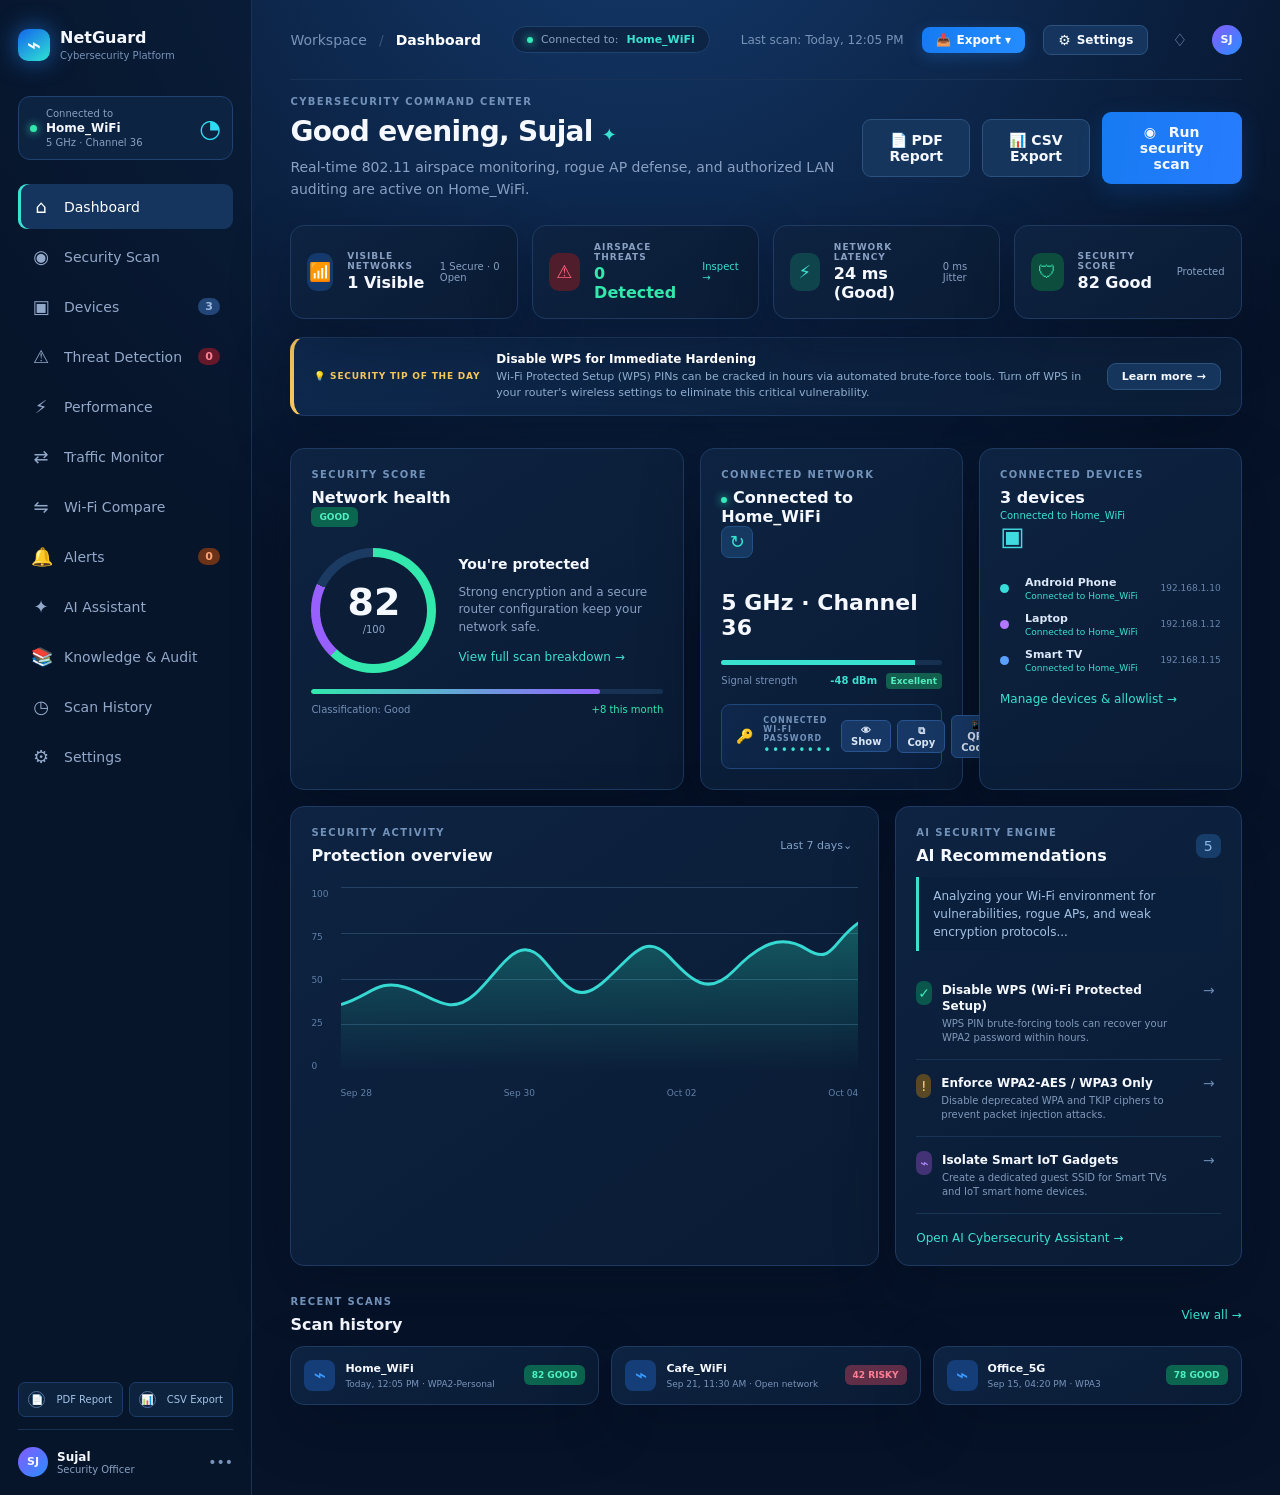
==== commit 2daf712f: "feat: complete NetGuard cybersecurity platform with responsive UI, AI assistant, QR code, scan persi" ====
--- a/index.html
+++ b/index.html
@@ -3,7 +3,7 @@
 
 <head>
   <meta charset="UTF-8" />
-  <meta name="viewport" content="width=device-width, initial-scale=1.0" />
+  <meta name="viewport" content="width=device-width, initial-scale=1.0, maximum-scale=5.0, viewport-fit=cover" />
   <meta name="theme-color" content="#06152c" />
   <title>NetGuard — Wi-Fi Cybersecurity Platform</title>
   <link rel="stylesheet" href="styles.css" />
@@ -48,8 +48,15 @@
       </div>
     </aside>
 
+    <div class="mobile-drawer-backdrop" id="mobile-drawer-backdrop"></div>
+
     <main class="main-content">
       <header class="topbar">
+        <button type="button" class="mobile-menu-btn" id="mobile-menu-btn" aria-label="Toggle navigation drawer">
+          <span class="bar"></span>
+          <span class="bar"></span>
+          <span class="bar"></span>
+        </button>
         <div class="mobile-brand">
           <div class="brand-mark">⌁</div><strong>NetGuard</strong>
         </div>
@@ -103,6 +110,7 @@
               <span class="password-val" id="wifi-pass-val-mobile">••••••••</span>
               <button type="button" class="pass-toggle-btn" id="toggle-pass-mobile" title="Reveal Wi-Fi Password">Show</button>
               <button type="button" class="pass-copy-btn" id="copy-pass-mobile" title="Copy Password">⧉</button>
+              <button type="button" class="pass-copy-btn" id="btn-quick-qr-mobile" title="Show Wi-Fi QR Code">📱 QR</button>
             </div>
           </div>
           <button class="detect-btn-pill" id="detect-wifi-btn-mobile" title="Recognize live connected Wi-Fi">↻ Detect</button>
@@ -255,6 +263,7 @@
                 <div class="pass-btn-group">
                   <button type="button" class="pass-toggle-btn" id="toggle-pass-desktop" title="Show / Hide Password">👁 Show</button>
                   <button type="button" class="pass-copy-btn" id="copy-pass-desktop" title="Copy Password to Clipboard">⧉ Copy</button>
+                  <button type="button" class="pass-copy-btn" id="btn-quick-qr-desktop" title="Show Wi-Fi QR Code">📱 QR Code</button>
                 </div>
               </div>
             </article>
@@ -827,54 +836,20 @@
         <div class="ai-chat-layout card">
           <div class="ai-chat-header">
             <div class="ai-avatar">✦</div>
-            <div>
+            <div style="flex:1">
               <strong>NetGuard Cyber AI</strong>
               <small class="muted" id="ai-chat-context-sub">Active Context: Connected Network Audit</small>
             </div>
+            <button type="button" class="secondary-button" id="btn-clear-ai-chat" style="padding:4px 10px;font-size:11px" title="Clear chat history">↻ Clear</button>
           </div>
 
           <!-- Quick Suggested Question Pills -->
           <div class="ai-suggested-pills" id="ai-quick-pills">
-            <button class="ai-pill-btn">Is my Wi-Fi network secure?</button>
-            <button class="ai-pill-btn">Why is my network marked as risky?</button>
-            <button class="ai-pill-btn">What does WPA3 mean?</button>
-            <button class="ai-pill-btn">How can I improve my router security?</button>
-            <button class="ai-pill-btn">Why am I receiving an Evil Twin warning?</button>
-          </div>
-
-          <!-- Chat Message Feed -->
-          <div class="ai-chat-messages" id="ai-chat-messages-container">
-            <div class="ai-msg bot">
-              <div class="msg-bubble">
-                Hello Sujal! I am your <strong>NetGuard AI Security Assistant</strong>. I have analyzed your active wireless environment and nearby airspace. Ask me anything about your security score, rogue AP threats, or router configuration!
-              </div>
-              <small class="msg-time">Just now</small>
-              
-          </div>
-
-          <!-- Chat Input -->
-          <form class="ai-chat-input-bar" id="ai-chat-form">
-            <input type="text" id="ai-chat-input" placeholder="Ask a security question (e.g. Is my network secure?)..." required autocomplete="off" />
-            <button type="submit" class="primary-button" id="ai-send-btn">Send ➔</button>
-          </form>
-        </div>
-
-        <div class="ai-chat-layout card">
-          <div class="ai-chat-header">
-            <div class="ai-avatar">✦</div>
-            <div>
-              <strong>NetGuard Cyber AI</strong>
-              <small class="muted" id="ai-chat-context-sub">Active Context: Connected Network Audit</small>
-            </div>
-          </div>
-
-          <!-- Quick Suggested Question Pills -->
-          <div class="ai-suggested-pills" id="ai-quick-pills">
-            <button class="ai-pill-btn">Is my Wi-Fi network secure?</button>
-            <button class="ai-pill-btn">Why is my network marked as risky?</button>
-            <button class="ai-pill-btn">What does WPA3 mean?</button>
-            <button class="ai-pill-btn">How can I improve my router security?</button>
-            <button class="ai-pill-btn">Why am I receiving an Evil Twin warning?</button>
+            <button type="button" class="ai-pill-btn">Is my Wi-Fi network secure?</button>
+            <button type="button" class="ai-pill-btn">Why is my network marked as risky?</button>
+            <button type="button" class="ai-pill-btn">What does WPA3 mean?</button>
+            <button type="button" class="ai-pill-btn">How can I improve my router security?</button>
+            <button type="button" class="ai-pill-btn">Why am I receiving an Evil Twin warning?</button>
           </div>
 
           <!-- Chat Message Feed -->
@@ -922,7 +897,7 @@
           </article>
 
           <!-- QR Code Wi-Fi Sharing -->
-          <article class="card panel">
+          <article class="card panel" id="qr-panel-card">
             <div class="panel-title">
               <div>
                 <p class="eyebrow">SECURE SHARING</p>
@@ -939,6 +914,10 @@
             <div class="qr-meta-wrap">
               <strong id="qr-net-name">Home_WiFi</strong>
               <small class="muted" id="qr-net-type">WPA2 Protected</small>
+            </div>
+            <div style="display:flex;justify-content:center;gap:8px;margin-top:14px">
+              <button type="button" class="secondary-button" id="btn-save-qr" style="padding:6px 14px;font-size:11px">💾 Save QR Image</button>
+              <button type="button" class="secondary-button" id="btn-refresh-qr" style="padding:6px 14px;font-size:11px">↻ Refresh QR</button>
             </div>
           </article>
         </div>
--- a/styles.css
+++ b/styles.css
@@ -1959,3 +1959,646 @@
     gap: 6px;
   }
 }
+
+/* ============================================================
+   PROFESSIONAL DEVICE MANAGEMENT PANEL — NetGuard
+   ============================================================ */
+
+/* Device cards grid */
+.device-cards {
+  display: grid;
+  grid-template-columns: repeat(auto-fill, minmax(520px, 1fr));
+  gap: 14px;
+  margin-top: 20px;
+}
+
+/* Individual device pro card */
+.device-pro-card {
+  display: flex;
+  align-items: stretch;
+  gap: 0;
+  background: linear-gradient(145deg, #0d2341, #0a1b34);
+  border: 1px solid var(--border);
+  border-radius: 14px;
+  overflow: hidden;
+  box-shadow: 0 4px 24px #02081733;
+  transition: box-shadow 0.2s, border-color 0.2s;
+  position: relative;
+}
+.device-pro-card:hover {
+  box-shadow: 0 8px 32px #258cff22;
+  border-color: #2a5490;
+}
+
+/* Left status stripe */
+.device-status-stripe {
+  width: 4px;
+  flex-shrink: 0;
+  border-radius: 14px 0 0 14px;
+}
+.stripe-online {
+  background: linear-gradient(to bottom, var(--green), #1aad7f);
+}
+.stripe-offline {
+  background: linear-gradient(to bottom, #3a3a5c, #252545);
+}
+
+/* Device icon block */
+.device-icon-block {
+  width: 72px;
+  min-width: 72px;
+  display: flex;
+  flex-direction: column;
+  align-items: center;
+  justify-content: center;
+  padding: 16px 8px;
+  border: 1px solid transparent;
+  border-radius: 10px;
+  margin: 14px 0 14px 14px;
+  position: relative;
+  gap: 6px;
+}
+.device-icon-emoji {
+  font-size: 28px;
+  line-height: 1;
+}
+.device-host-badge {
+  font-size: 8px;
+  font-weight: 800;
+  letter-spacing: 0.8px;
+  color: var(--cyan);
+  background: #0a3050;
+  border: 1px solid var(--cyan);
+  border-radius: 4px;
+  padding: 2px 5px;
+  white-space: nowrap;
+}
+
+/* Info block (main content) */
+.device-info-block {
+  flex: 1;
+  min-width: 0;
+  padding: 16px 14px 14px;
+  display: flex;
+  flex-direction: column;
+  gap: 8px;
+}
+
+/* Name row */
+.device-name-row {
+  display: flex;
+  align-items: center;
+  gap: 8px;
+  flex-wrap: wrap;
+}
+.device-name {
+  font-size: 14px;
+  font-weight: 700;
+  color: #e8f1ff;
+  margin: 0;
+  white-space: nowrap;
+  overflow: hidden;
+  text-overflow: ellipsis;
+  max-width: 220px;
+}
+.device-status-pill {
+  display: inline-flex;
+  align-items: center;
+  gap: 5px;
+  font-size: 10px;
+  font-weight: 700;
+  padding: 3px 9px;
+  border-radius: 20px;
+  letter-spacing: 0.3px;
+  white-space: nowrap;
+}
+.pill-online {
+  background: #083c26;
+  color: var(--green);
+  border: 1px solid #1a7050;
+}
+.pill-offline {
+  background: #2a1e35;
+  color: #9c8aad;
+  border: 1px solid #42345a;
+}
+.pill-dot {
+  width: 6px;
+  height: 6px;
+  border-radius: 50%;
+  display: inline-block;
+}
+.pill-online .pill-dot {
+  background: var(--green);
+  box-shadow: 0 0 6px var(--green);
+}
+.pill-offline .pill-dot {
+  background: #9c8aad;
+}
+.device-trusted-badge {
+  font-size: 9px;
+  font-weight: 700;
+  color: var(--cyan);
+  background: #083040;
+  border: 1px solid #196480;
+  border-radius: 10px;
+  padding: 2px 8px;
+  white-space: nowrap;
+}
+
+/* Subtitle */
+.device-subtitle {
+  font-size: 11px;
+  color: var(--muted);
+  margin: 0;
+  white-space: nowrap;
+  overflow: hidden;
+  text-overflow: ellipsis;
+}
+
+/* Meta grid — 2x2 */
+.device-meta-grid {
+  display: grid;
+  grid-template-columns: 1fr 1fr;
+  gap: 6px 14px;
+  margin-top: 4px;
+}
+.device-meta-cell {
+  display: flex;
+  flex-direction: column;
+  gap: 2px;
+}
+.meta-label {
+  font-size: 9px;
+  letter-spacing: 0.5px;
+  color: #5a7aa0;
+  text-transform: uppercase;
+  font-weight: 600;
+}
+.meta-value {
+  font-size: 11px;
+  color: #c8daef;
+  font-family: ui-monospace, 'Cascadia Code', 'Consolas', monospace;
+  white-space: nowrap;
+  overflow: hidden;
+  text-overflow: ellipsis;
+}
+
+/* Action column */
+.device-action-col {
+  display: flex;
+  flex-direction: column;
+  align-items: flex-end;
+  justify-content: center;
+  gap: 8px;
+  padding: 14px 16px 14px 8px;
+  min-width: 110px;
+}
+.device-trust-btn {
+  font-size: 11px;
+  font-weight: 600;
+  padding: 7px 14px;
+  border-radius: 8px;
+  border: 1px solid #2a4a70;
+  background: #0e2440;
+  color: #7ba8da;
+  cursor: pointer;
+  transition: all 0.18s;
+  white-space: nowrap;
+}
+.device-trust-btn:hover {
+  background: #163860;
+  border-color: #3a6494;
+  color: #fff;
+}
+.device-trust-btn.trusted {
+  background: #083a26;
+  border-color: #1a7050;
+  color: var(--green);
+}
+.device-trust-btn.trusted:hover {
+  background: #0c4a30;
+}
+.device-action-pill {
+  font-size: 10px;
+  font-weight: 600;
+  padding: 5px 11px;
+  border-radius: 7px;
+  border: 1px solid #1e3d60;
+  background: #0a1f3a;
+  color: #7a9ec8;
+  cursor: pointer;
+  transition: all 0.18s;
+  white-space: nowrap;
+}
+.device-action-pill:hover {
+  background: #142f52;
+  color: var(--cyan);
+  border-color: var(--cyan);
+}
+.device-action-pill:disabled {
+  opacity: 0.5;
+  cursor: wait;
+}
+
+/* Empty state */
+.device-empty-state {
+  grid-column: 1 / -1;
+  text-align: center;
+  padding: 56px 20px;
+  color: var(--muted);
+}
+.device-empty-state .empty-icon {
+  font-size: 48px;
+  margin-bottom: 16px;
+  opacity: 0.6;
+}
+.device-empty-state h3 {
+  font-size: 16px;
+  color: #8aa6c8;
+  margin: 0 0 10px;
+}
+.device-empty-state p {
+  font-size: 12px;
+  line-height: 1.6;
+  max-width: 320px;
+  margin: 0 auto;
+}
+
+/* Scan save notification bar */
+.scan-saved-bar {
+  display: flex;
+  align-items: center;
+  gap: 10px;
+  background: #052418;
+  border: 1px solid #1a6040;
+  border-radius: 9px;
+  padding: 10px 16px;
+  font-size: 12px;
+  color: var(--green);
+  margin-top: 12px;
+  animation: fadeInBar 0.4s ease;
+}
+@keyframes fadeInBar {
+  from { opacity: 0; transform: translateY(-6px); }
+  to   { opacity: 1; transform: translateY(0); }
+}
+
+/* Responsive device cards */
+@media (max-width: 1050px) {
+  .device-cards {
+    grid-template-columns: 1fr;
+  }
+  .device-meta-grid {
+    grid-template-columns: 1fr 1fr;
+  }
+}
+@media (max-width: 720px) {
+  .device-cards {
+    grid-template-columns: 1fr;
+  }
+  .device-pro-card {
+    flex-direction: column;
+  }
+  .device-icon-block {
+    flex-direction: row;
+    width: auto;
+    min-width: auto;
+    margin: 14px 14px 0;
+    padding: 10px 14px;
+    justify-content: flex-start;
+  }
+  .device-action-col {
+    flex-direction: row;
+    padding: 10px 14px 14px;
+    min-width: auto;
+    justify-content: flex-start;
+  }
+  .device-meta-grid {
+    grid-template-columns: 1fr;
+  }
+}
+
+/* ============================================================
+   UNIVERSAL RESPONSIVE SYSTEM — MOBILE, TABLET, LAPTOP, DESKTOP
+   ============================================================ */
+
+/* 1. Mobile Menu Button */
+.mobile-menu-btn {
+  display: none;
+  background: #0b2242;
+  border: 1px solid #1f4577;
+  border-radius: 9px;
+  padding: 8px;
+  cursor: pointer;
+  flex-direction: column;
+  justify-content: center;
+  align-items: center;
+  gap: 4px;
+  width: 40px;
+  height: 40px;
+  margin-right: 12px;
+  flex-shrink: 0;
+  transition: all 0.2s ease;
+}
+.mobile-menu-btn:hover {
+  background: #143560;
+  border-color: var(--cyan);
+}
+.mobile-menu-btn .bar {
+  display: block;
+  width: 20px;
+  height: 2px;
+  background: var(--cyan);
+  border-radius: 2px;
+  transition: all 0.25s ease;
+}
+.mobile-menu-btn.active .bar:nth-child(1) {
+  transform: translateY(6px) rotate(45deg);
+}
+.mobile-menu-btn.active .bar:nth-child(2) {
+  opacity: 0;
+}
+.mobile-menu-btn.active .bar:nth-child(3) {
+  transform: translateY(-6px) rotate(-45deg);
+}
+
+/* 2. Mobile Drawer Backdrop */
+.mobile-drawer-backdrop {
+  position: fixed;
+  inset: 0;
+  background: rgba(2, 8, 23, 0.75);
+  backdrop-filter: blur(5px);
+  -webkit-backdrop-filter: blur(5px);
+  z-index: 998;
+  opacity: 0;
+  pointer-events: none;
+  transition: opacity 0.3s ease;
+}
+.mobile-drawer-backdrop.active {
+  opacity: 1;
+  pointer-events: auto;
+}
+body.drawer-open {
+  overflow: hidden !important;
+}
+
+/* 3. Fluid Typography & Elements */
+.welcome-row h1, .page-heading h1 {
+  font-size: clamp(20px, 3.2vw, 28px);
+  word-break: break-word;
+}
+.card {
+  transition: transform 0.2s, box-shadow 0.2s;
+}
+
+/* 4. Touch Targets & Ergonomics */
+@media (pointer: coarse) {
+  button, .nav-item, .shortcut, .pass-toggle-btn, .pass-copy-btn {
+    min-height: 40px;
+  }
+  .reference-bottom-nav button {
+    min-height: 48px;
+  }
+}
+
+/* 5. Screens >= 769px: Tablets, Laptops & Desktops */
+@media (min-width: 769px) {
+  .app-shell {
+    display: flex;
+  }
+  .sidebar {
+    display: flex !important;
+    position: static !important;
+    left: 0 !important;
+    width: clamp(210px, 18vw, 260px) !important;
+    flex-shrink: 0 !important;
+  }
+  .main-content {
+    flex: 1;
+    min-width: 0;
+    padding: 0 clamp(20px, 3vw, 48px) 50px;
+  }
+  .mobile-menu-btn {
+    display: none !important;
+  }
+  .mobile-drawer-backdrop {
+    display: none !important;
+  }
+  .reference-bottom-nav {
+    display: none !important;
+  }
+  #home-screen {
+    max-width: none !important;
+    padding: 16px 0 40px !important;
+  }
+  #home-screen .reference-header,
+  #home-screen .reference-network,
+  #home-screen .reference-score,
+  #home-screen .shortcut-grid,
+  #home-screen .reference-section-title,
+  #home-screen .reference-activity {
+    display: none !important;
+  }
+  #home-screen .legacy-dashboard {
+    display: block !important;
+  }
+}
+
+/* 6. Screens between 769px and 1100px: Mid Tablets & Small Laptops */
+@media (min-width: 769px) and (max-width: 1100px) {
+  .kpi-ribbon {
+    grid-template-columns: repeat(2, 1fr) !important;
+    gap: 12px;
+  }
+  .stats-grid {
+    grid-template-columns: 1fr !important;
+    gap: 16px;
+  }
+  .content-grid {
+    grid-template-columns: 1fr !important;
+  }
+  .traffic-speed-grid {
+    grid-template-columns: repeat(2, 1fr) !important;
+  }
+  .threat-overview-grid {
+    grid-template-columns: 1fr !important;
+  }
+  .device-cards {
+    grid-template-columns: 1fr !important;
+  }
+}
+
+/* 7. Screens <= 768px: Mobile Phones & Foldables */
+@media (max-width: 768px) {
+  .mobile-menu-btn {
+    display: flex !important;
+  }
+  .sidebar {
+    position: fixed !important;
+    top: 0 !important;
+    left: -300px !important;
+    bottom: 0 !important;
+    width: 275px !important;
+    z-index: 1000 !important;
+    background: #07162cf8 !important;
+    backdrop-filter: blur(20px) !important;
+    -webkit-backdrop-filter: blur(20px) !important;
+    border-right: 1px solid #1e3e68 !important;
+    transition: left 0.3s cubic-bezier(0.4, 0, 0.2, 1) !important;
+    box-shadow: 12px 0 45px rgba(0, 0, 0, 0.75) !important;
+    display: flex !important;
+    overflow-y: auto !important;
+    padding: 24px 16px !important;
+  }
+  .sidebar.mobile-open {
+    left: 0 !important;
+  }
+  .main-content {
+    width: 100% !important;
+    min-width: 0 !important;
+    padding-left: max(14px, env(safe-area-inset-left)) !important;
+    padding-right: max(14px, env(safe-area-inset-right)) !important;
+    padding-bottom: calc(88px + env(safe-area-inset-bottom)) !important;
+  }
+  .topbar {
+    height: 64px !important;
+    padding: 0 4px !important;
+  }
+  .breadcrumbs {
+    display: none !important;
+  }
+  .topbar-network-pill {
+    display: none !important;
+  }
+  .last-scan {
+    display: none !important;
+  }
+
+  /* Full Screen Responsiveness on Mobile */
+  .stats-grid,
+  .content-grid,
+  .scan-layout,
+  .threat-overview-grid,
+  .traffic-speed-grid,
+  .knowledge-articles-grid,
+  .device-cards {
+    grid-template-columns: 1fr !important;
+    gap: 14px !important;
+  }
+  .kpi-ribbon {
+    grid-template-columns: 1fr 1fr !important;
+    gap: 10px !important;
+  }
+  .kpi-card {
+    padding: 12px 14px !important;
+  }
+  .kpi-card strong {
+    font-size: 15px !important;
+  }
+  .kpi-card small {
+    font-size: 8.5px !important;
+  }
+
+  /* Table horizontal scroll wrappers */
+  .wifi-table-wrapper,
+  .table-card,
+  .comparison-table-card {
+    width: 100% !important;
+    overflow-x: auto !important;
+    -webkit-overflow-scrolling: touch !important;
+    border-radius: 12px !important;
+  }
+  .advanced-wifi-table {
+    min-width: 680px !important;
+  }
+  .table-head, .table-row {
+    min-width: 580px !important;
+  }
+
+  /* AI Chat height on mobile */
+  .ai-chat-layout {
+    height: clamp(420px, 68vh, 580px) !important;
+  }
+  .ai-msg {
+    max-width: 90% !important;
+  }
+
+  /* Pass badge layout on mobile */
+  .wifi-password-badge.desktop-pass-badge {
+    flex-direction: column !important;
+    align-items: flex-start !important;
+    gap: 10px !important;
+  }
+  .pass-btn-group {
+    width: 100% !important;
+    display: flex !important;
+    gap: 8px !important;
+  }
+  .pass-btn-group button {
+    flex: 1 !important;
+  }
+
+  /* Modals on mobile */
+  .pdf-modal-card {
+    width: 95vw !important;
+    max-height: 88vh !important;
+    padding: 20px 16px !important;
+    margin: 16px auto !important;
+  }
+
+  /* Reference bottom navigation */
+  .reference-bottom-nav {
+    display: grid !important;
+    position: fixed !important;
+    z-index: 990 !important;
+    bottom: 0 !important;
+    left: 0 !important;
+    right: 0 !important;
+    width: 100% !important;
+    max-width: none !important;
+    transform: none !important;
+    padding: 8px 6px calc(8px + env(safe-area-inset-bottom)) !important;
+    background: #07172cf2 !important;
+    border-top: 1px solid #1a3962 !important;
+    backdrop-filter: blur(14px) !important;
+    -webkit-backdrop-filter: blur(14px) !important;
+  }
+}
+
+/* 8. Small Smart-Phones <= 420px (iPhone SE, Galaxy Mini) */
+@media (max-width: 420px) {
+  .kpi-ribbon {
+    grid-template-columns: 1fr !important;
+    gap: 8px !important;
+  }
+  .shortcut-grid {
+    grid-template-columns: repeat(3, 1fr) !important;
+    gap: 6px !important;
+  }
+  .shortcut {
+    min-height: 74px !important;
+    padding: 6px 4px !important;
+  }
+  .shortcut strong {
+    font-size: 8px !important;
+  }
+  .shortcut span {
+    font-size: 18px !important;
+  }
+  .welcome-actions {
+    flex-direction: column !important;
+    width: 100% !important;
+  }
+  .welcome-actions button {
+    width: 100% !important;
+  }
+  .ai-suggested-pills {
+    padding: 10px 12px !important;
+    gap: 6px !important;
+  }
+  .ai-pill-btn {
+    font-size: 9px !important;
+    padding: 5px 10px !important;
+  }
+}
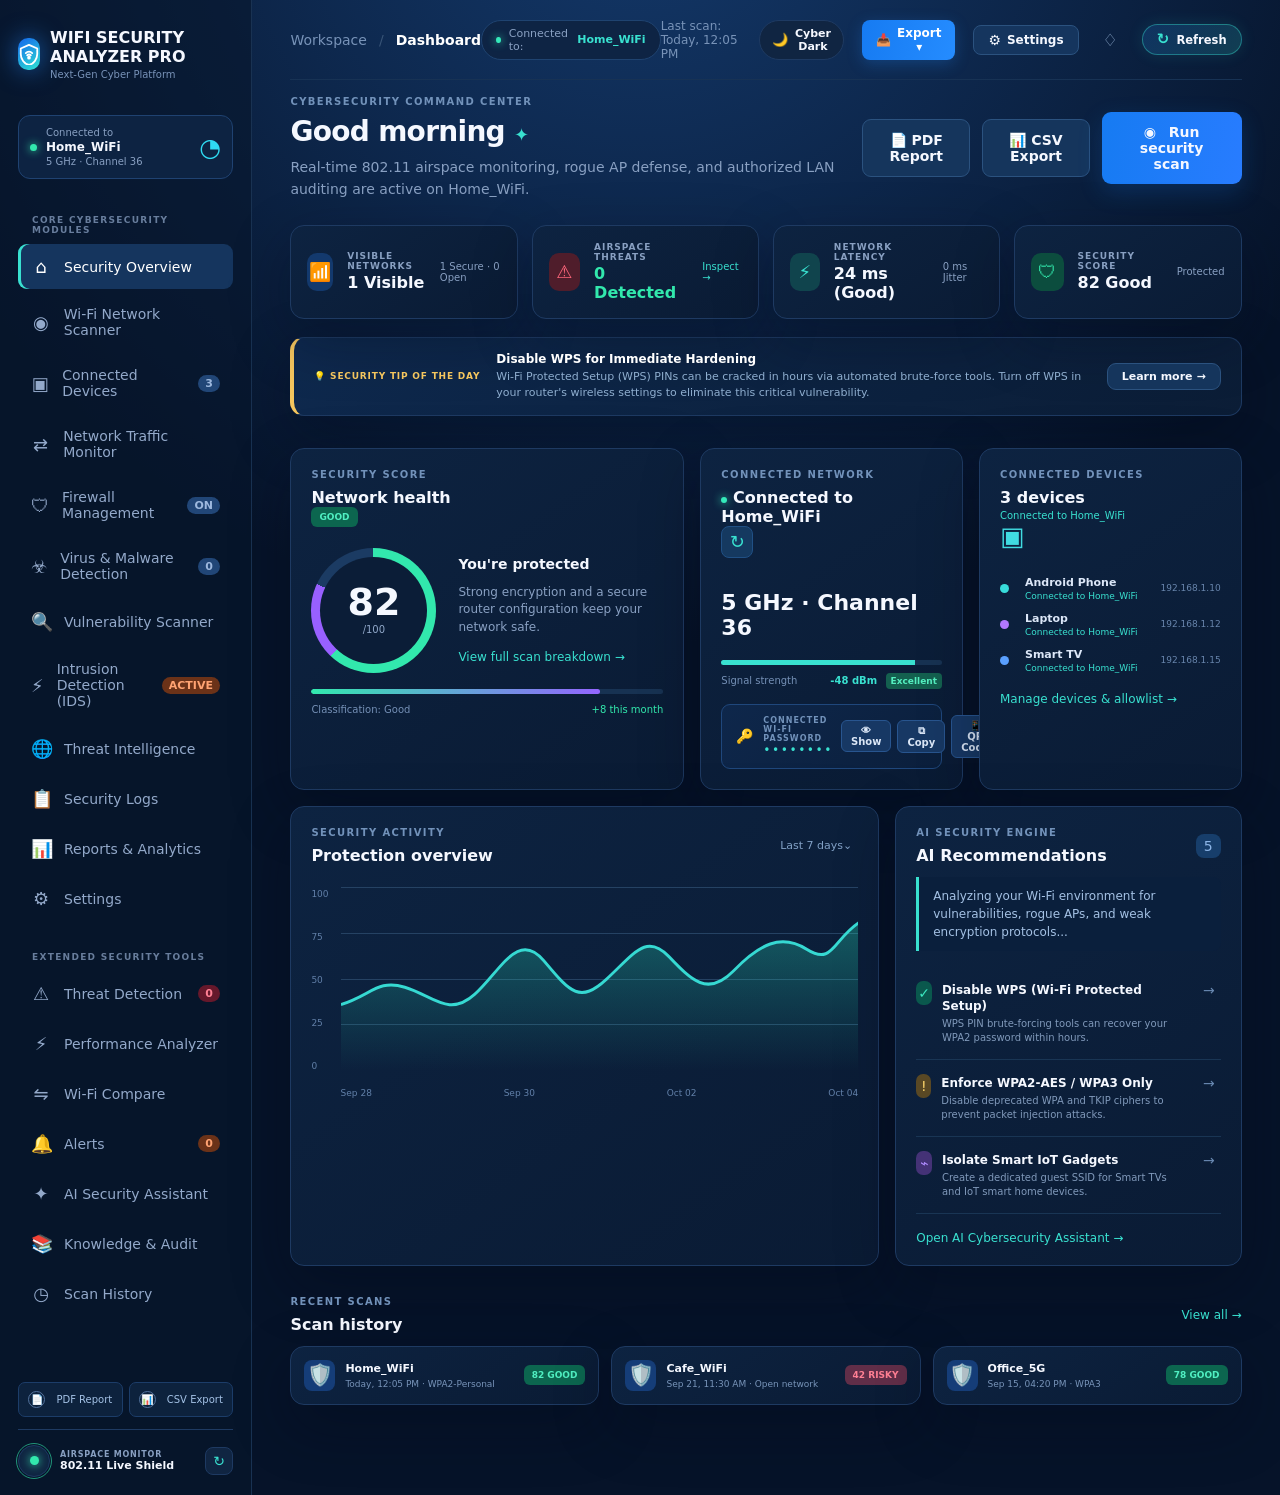
==== commit aba7e501: "Add files via upload" ====
--- a/index.html
+++ b/index.html
@@ -1,1117 +1,2027 @@
-<!doctype html>
-<html lang="en">
-
-<head>
-  <meta charset="UTF-8" />
-  <meta name="viewport" content="width=device-width, initial-scale=1.0, maximum-scale=5.0, viewport-fit=cover" />
-  <meta name="theme-color" content="#06152c" />
-  <title>NetGuard — Wi-Fi Cybersecurity Platform</title>
-  <link rel="stylesheet" href="styles.css" />
-</head>
-
-<body>
-  <div class="app-shell">
-    <aside class="sidebar">
-      <div class="brand">
-        <div class="brand-mark">⌁</div>
-        <div><strong>NetGuard</strong><span>Cybersecurity Platform</span></div>
-      </div>
-      <div class="network-pill">
-        <span class="live-dot"></span>
-        <div><small>Connected to</small><strong id="network-name-sidebar">Home_WiFi</strong><small
-            id="network-details-sidebar">5 GHz · Channel 36</small></div>
-        <span class="wifi-symbol">◔</span>
-      </div>
-      <nav class="nav" aria-label="Primary navigation">
-        <button class="nav-item active" data-screen="home"><span>⌂</span>Dashboard</button>
-        <button class="nav-item" data-screen="scan"><span>◉</span>Security Scan</button>
-        <button class="nav-item" data-screen="devices"><span>▣</span>Devices <b id="nav-device-badge">3</b></button>
-        <button class="nav-item" data-screen="threats"><span>⚠</span>Threat Detection <b id="nav-threat-badge" class="badge-danger">0</b></button>
-        <button class="nav-item" data-screen="performance"><span>⚡</span>Performance</button>
-        <button class="nav-item" data-screen="traffic"><span>⇄</span>Traffic Monitor</button>
-        <button class="nav-item" data-screen="compare"><span>⇋</span>Wi-Fi Compare</button>
-        <button class="nav-item" data-screen="alerts"><span>🔔</span>Alerts <b id="nav-alert-badge" class="badge-alert">0</b></button>
-        <button class="nav-item" data-screen="ai-chat"><span>✦</span>AI Assistant</button>
-        <button class="nav-item" data-screen="knowledge"><span>📚</span>Knowledge &amp; Audit</button>
-        <button class="nav-item" data-screen="history"><span>◷</span>Scan History</button>
-        <button class="nav-item" data-screen="settings"><span>⚙</span>Settings</button>
-      </nav>
-      <div class="sidebar-footer">
-        <div class="sidebar-export-group">
-          <button class="help" id="btn-export-pdf-sidebar"><span>📄</span> PDF Report</button>
-          <button class="help" id="btn-export-csv-sidebar"><span>📊</span> CSV Export</button>
-        </div>
-        <div class="profile">
-          <div class="avatar">SJ</div>
-          <div><strong>Sujal</strong><small>Security Officer</small></div><span>•••</span>
-        </div>
-      </div>
-    </aside>
-
-    <div class="mobile-drawer-backdrop" id="mobile-drawer-backdrop"></div>
-
-    <main class="main-content">
-      <header class="topbar">
-        <button type="button" class="mobile-menu-btn" id="mobile-menu-btn" aria-label="Toggle navigation drawer">
-          <span class="bar"></span>
-          <span class="bar"></span>
-          <span class="bar"></span>
-        </button>
-        <div class="mobile-brand">
-          <div class="brand-mark">⌁</div><strong>NetGuard</strong>
-        </div>
-        <div class="breadcrumbs"><span>Workspace</span><i>/</i><strong id="page-title">Dashboard</strong></div>
-        <div class="topbar-network-pill"><span class="connected-dot"></span><span>Connected to:</span><strong
-            id="network-name-topbar">Home_WiFi</strong></div>
-        <div class="top-actions">
-          <span class="last-scan">Last scan: Today, 12:05 PM</span>
-          
-          <!-- Quick Export Dropdown Group -->
-          <div class="export-dropdown-wrap">
-            <button class="topbar-pdf-button" id="topbar-export-btn" title="Export Security Reports"><span>📥</span> Export ▾</button>
-            <div class="export-menu card" id="topbar-export-menu" hidden>
-              <button type="button" id="menu-export-pdf"><span>📄</span> Download PDF Report</button>
-              <button type="button" id="menu-export-csv"><span>📊</span> Download CSV Data</button>
-              <button type="button" id="menu-export-json"><span>{ }</span> Download JSON Audit</button>
-            </div>
-          </div>
-
-          <button class="topbar-settings-button" data-screen="settings" title="Settings"><span>⚙</span> Settings</button>
-          <button class="icon-button" id="topbar-alerts-btn" aria-label="Notifications" data-screen="alerts" title="View Security Alerts">
-            ♢<em id="alert-dot"></em>
-            <span id="alert-badge-count" class="alert-count-pill" hidden>0</span>
-          </button>
-          <button class="avatar mini">SJ</button>
-        </div>
-      </header>
-      <div id="app-message" class="app-message" role="alert" hidden></div>
-
-      <!-- 1. DASHBOARD SCREEN -->
-      <section class="screen active-screen" id="home-screen">
-        <div class="reference-header">
-          <div class="reference-brand">
-            <div class="shield-mark">⌁</div>
-            <div><strong>NetGuard</strong><small>Wi-Fi Cybersecurity Platform</small></div>
-          </div>
-          <button class="reference-settings" data-screen="settings" title="Open Settings" aria-label="Settings">⚙</button>
-        </div>
-        
-        <!-- Mobile Reference Network Card with Password Display -->
-        <article class="reference-network card">
-          <div class="ref-net-body">
-            <span class="connected-dot"></span><span class="reference-label">Connected to</span>
-            <h2 id="network-name-mobile">Home_WiFi</h2>
-            <small id="network-mobile-details">5 GHz &nbsp;·&nbsp; Channel 36 &nbsp;·&nbsp; -48 dBm</small>
-            
-            <!-- Connected Wi-Fi Password (Mobile) -->
-            <div class="wifi-password-badge" id="wifi-password-badge-mobile">
-              <span class="key-icon">🔑</span>
-              <span class="password-label">Password:</span>
-              <span class="password-val" id="wifi-pass-val-mobile">••••••••</span>
-              <button type="button" class="pass-toggle-btn" id="toggle-pass-mobile" title="Reveal Wi-Fi Password">Show</button>
-              <button type="button" class="pass-copy-btn" id="copy-pass-mobile" title="Copy Password">⧉</button>
-              <button type="button" class="pass-copy-btn" id="btn-quick-qr-mobile" title="Show Wi-Fi QR Code">📱 QR</button>
-            </div>
-          </div>
-          <button class="detect-btn-pill" id="detect-wifi-btn-mobile" title="Recognize live connected Wi-Fi">↻ Detect</button>
-          <div class="router-art">⌁</div>
-        </article>
-        
-        <article class="reference-score card">
-          <div class="card-heading">
-            <div>
-              <p class="eyebrow">SECURITY SCORE</p>
-              <h2>Your network is protected</h2>
-            </div>
-          </div>
-          <div class="reference-score-ring">
-            <div><strong>82</strong><small>/ 100</small><b>GOOD</b></div>
-          </div>
-          <p>Strong encryption and a secure router configuration keep your network safe.</p>
-          <a href="#" data-screen="scan">View security report →</a>
-        </article>
-        
-        <div class="shortcut-grid">
-          <button class="shortcut scan-shortcut" data-screen="scan"><span>◉</span><strong>Security<br>Scan</strong></button>
-          <button class="shortcut" data-screen="devices"><span>▣</span><strong>Connected<br>Devices</strong><em id="mob-device-count">3</em></button>
-          <button class="shortcut" data-screen="threats"><span>⚠</span><strong>Threat<br>Detect</strong><em id="mob-threat-count" class="alert-em">0</em></button>
-          <button class="shortcut" data-screen="performance"><span>⚡</span><strong>Network<br>Speed</strong></button>
-          <button class="shortcut" data-screen="ai-chat"><span>✦</span><strong>AI<br>Chat</strong></button>
-          <button class="shortcut" data-screen="history"><span>◷</span><strong>Scan<br>Report</strong></button>
-        </div>
-        
-        <div class="reference-section-title"><span>RECENT ACTIVITY</span><a href="#" data-screen="history">View all</a></div>
-        <div class="reference-activity card">
-          <span class="activity-icon">✓</span>
-          <div><strong>Security scan completed</strong><small>Today, 12:05 PM</small></div>
-          <span class="status-chip good">82 GOOD</span>
-        </div>
-
-        <!-- Desktop Legacy / Enhanced Composition -->
-        <div class="legacy-dashboard">
-          <div class="welcome-row">
-            <div>
-              <p class="eyebrow">CYBERSECURITY COMMAND CENTER</p>
-              <h1>Good evening, Sujal <span>✦</span></h1>
-              <p class="muted">Real-time 802.11 airspace monitoring, rogue AP defense, and authorized LAN auditing are active.</p>
-            </div>
-            <div class="welcome-actions">
-              <button class="secondary-button" id="btn-export-pdf-welcome"><span>📄</span> PDF Report</button>
-              <button class="secondary-button" id="btn-export-csv-welcome"><span>📊</span> CSV Export</button>
-              <button class="primary-button scan-button" data-screen="scan"><span>◉</span> Run security scan</button>
-            </div>
-          </div>
-
-          <!-- Cybersecurity Metrics Ribbon -->
-          <div class="kpi-ribbon">
-            <div class="kpi-card card">
-              <span class="kpi-icon blue">📶</span>
-              <div>
-                <small>VISIBLE NETWORKS</small>
-                <strong id="kpi-total-networks">Scanning…</strong>
-              </div>
-              <span class="kpi-sub" id="kpi-secure-networks">0 Secure · 0 Open</span>
-            </div>
-            <div class="kpi-card card">
-              <span class="kpi-icon red">⚠</span>
-              <div>
-                <small>AIRSPACE THREATS</small>
-                <strong id="kpi-threat-count">0 Detected</strong>
-              </div>
-              <a href="#" data-screen="threats" class="kpi-link">Inspect →</a>
-            </div>
-            <div class="kpi-card card">
-              <span class="kpi-icon cyan">⚡</span>
-              <div>
-                <small>NETWORK LATENCY</small>
-                <strong id="kpi-live-latency">24 ms (Good)</strong>
-              </div>
-              <span class="kpi-sub" id="kpi-jitter-sub">0 ms Jitter</span>
-            </div>
-            <div class="kpi-card card">
-              <span class="kpi-icon green">🛡</span>
-              <div>
-                <small>SECURITY SCORE</small>
-                <strong id="kpi-rating-badge">82 GOOD</strong>
-              </div>
-              <span class="kpi-sub" id="kpi-protection-sub">Protected</span>
-            </div>
-          </div>
-
-          <!-- Quick Tip of the Day Banner -->
-          <div class="tip-banner card">
-            <div class="tip-badge">💡 SECURITY TIP OF THE DAY</div>
-            <div class="tip-content">
-              <strong id="tip-title">Disable WPS for Immediate Hardening</strong>
-              <p id="tip-body">Wi-Fi Protected Setup (WPS) PINs can be cracked in hours via automated brute-force tools. Turn off WPS in your router's wireless settings to eliminate this critical vulnerability.</p>
-            </div>
-            <button class="secondary-button" data-screen="knowledge" style="padding:6px 14px;font-size:11px">Learn more →</button>
-          </div>
-
-          <!-- Stats Grid -->
-          <div class="stats-grid">
-            <article class="score-card card">
-              <div class="card-heading">
-                <div>
-                  <p class="eyebrow">SECURITY SCORE</p>
-                  <h2>Network health</h2>
-                </div><span class="status-chip good">GOOD</span>
-              </div>
-              <div class="score-content">
-                <div class="score-ring">
-                  <div><strong id="score">82</strong><small>/100</small></div>
-                </div>
-                <div class="score-copy">
-                  <strong id="score-headline">You're protected</strong>
-                  <p id="score-explanation">Strong encryption and a secure router configuration keep your network safe.</p>
-                  <a href="#" data-screen="scan">View full scan breakdown →</a>
-                </div>
-              </div>
-              <div class="score-bar"><span></span></div>
-              <div class="score-foot">
-                <span id="score-classification-text">Classification: Good</span>
-                <span id="score-trend-text">+8 this month</span>
-              </div>
-            </article>
-
-            <!-- Connected Network Metric Card with Password Display -->
-            <article class="card metric-card">
-              <div class="card-heading">
-                <div>
-                  <p class="eyebrow">CONNECTED NETWORK</p>
-                  <h2 id="network-name-desktop"><span class="connected-dot"></span> Connected to Home_WiFi</h2>
-                </div>
-                <button class="icon-button detect-btn" id="detect-wifi-btn"
-                  title="Recognize live connected Wi-Fi">↻</button>
-              </div>
-              <div class="metric-value">5 GHz · Channel 36</div>
-              <div class="signal-line"><span style="width:88%"></span></div>
-              <div class="metric-foot">
-                <span>Signal strength</span>
-                <strong>-48 dBm <i>Excellent</i></strong>
-              </div>
-              
-              <!-- User Request: Show Connected Wi-Fi Password -->
-              <div class="wifi-password-badge desktop-pass-badge" id="wifi-password-badge-desktop">
-                <div class="pass-info-wrap">
-                  <span class="key-icon">🔑</span>
-                  <div class="pass-texts">
-                    <small>CONNECTED WI-FI PASSWORD</small>
-                    <span class="password-val" id="wifi-pass-val-desktop">••••••••</span>
-                  </div>
-                </div>
-                <div class="pass-btn-group">
-                  <button type="button" class="pass-toggle-btn" id="toggle-pass-desktop" title="Show / Hide Password">👁 Show</button>
-                  <button type="button" class="pass-copy-btn" id="copy-pass-desktop" title="Copy Password to Clipboard">⧉ Copy</button>
-                  <button type="button" class="pass-copy-btn" id="btn-quick-qr-desktop" title="Show Wi-Fi QR Code">📱 QR Code</button>
-                </div>
-              </div>
-            </article>
-
-            <article class="card metric-card">
-              <div class="card-heading">
-                <div>
-                  <p class="eyebrow">CONNECTED DEVICES</p>
-                  <h2 id="device-count">3 devices</h2>
-                  <small class="device-network-sub">Connected to Home_WiFi</small>
-                </div>
-                <span class="device-icon">▣</span>
-              </div>
-              <div class="device-list">
-                <span class="device-dot phone"></span>
-                <span class="device-name-wrap"><strong>Android Phone</strong><small class="device-wifi-sub">Connected to Home_WiFi</small></span>
-                <b>192.168.1.10</b>
-                <span class="device-dot laptop"></span>
-                <span class="device-name-wrap"><strong>Laptop</strong><small class="device-wifi-sub">Connected to Home_WiFi</small></span>
-                <b>192.168.1.12</b>
-                <span class="device-dot tv"></span>
-                <span class="device-name-wrap"><strong>Smart TV</strong><small class="device-wifi-sub">Connected to Home_WiFi</small></span>
-                <b>192.168.1.15</b>
-              </div>
-              <a class="card-link" href="#" data-screen="devices">Manage devices &amp; allowlist →</a>
-            </article>
-          </div>
-
-          <div class="content-grid">
-            <article class="card panel">
-              <div class="panel-title">
-                <div>
-                  <p class="eyebrow">SECURITY ACTIVITY</p>
-                  <h2>Protection overview</h2>
-                </div>
-                <button class="text-button" id="btn-chart-range">Last 7 days⌄</button>
-              </div>
-              <div class="chart">
-                <div class="chart-y"><span>100</span><span>75</span><span>50</span><span>25</span><span>0</span></div>
-                <div class="chart-body">
-                  <div class="grid-lines"></div>
-                  <svg viewBox="0 0 600 180" preserveAspectRatio="none">
-                    <defs>
-                      <linearGradient id="chartFill" x1="0" x2="0" y1="0" y2="1">
-                        <stop offset="0" stop-color="#28e8c1" stop-opacity=".3" />
-                        <stop offset="1" stop-color="#28e8c1" stop-opacity="0" />
-                      </linearGradient>
-                    </defs>
-                    <path
-                      d="M0 115 C35 106 42 90 74 98 S125 128 155 105 S205 42 235 72 S276 115 308 90 S354 45 380 68 S425 108 455 82 S510 45 540 61 S570 52 600 35 V180 H0Z"
-                      fill="url(#chartFill)" />
-                    <path
-                      d="M0 115 C35 106 42 90 74 98 S125 128 155 105 S205 42 235 72 S276 115 308 90 S354 45 380 68 S425 108 455 82 S510 45 540 61 S570 52 600 35"
-                      fill="none" stroke="#36d9d2" stroke-width="3" />
-                  </svg>
-                  <div class="chart-labels"><span>Sep 28</span><span>Sep 30</span><span>Oct 02</span><span>Oct 04</span></div>
-                </div>
-              </div>
-            </article>
-
-            <!-- AI-Based Security Recommendations Panel -->
-            <article class="card panel recommendations" id="ai-recommendations-panel">
-              <div class="panel-title">
-                <div>
-                  <p class="eyebrow">AI SECURITY ENGINE</p>
-                  <h2>AI Recommendations</h2>
-                </div><span class="count" id="ai-rec-count">5</span>
-              </div>
-              <p class="ai-summary-text" id="ai-executive-summary">
-                Analyzing your Wi-Fi environment for vulnerabilities, rogue APs, and weak encryption protocols...
-              </p>
-              <div id="ai-recommendations-list">
-                <div class="recommendation">
-                  <span class="rec-icon green">✓</span>
-                  <div>
-                    <strong>Disable WPS (Wi-Fi Protected Setup)</strong>
-                    <p>WPS PIN brute-forcing tools can recover your WPA2 password within hours.</p>
-                  </div>
-                  <button class="ai-fix-btn" data-screen="knowledge">→</button>
-                </div>
-                <div class="recommendation">
-                  <span class="rec-icon yellow">!</span>
-                  <div>
-                    <strong>Enforce WPA2-AES / WPA3 Only</strong>
-                    <p>Disable deprecated WPA and TKIP ciphers to prevent packet injection attacks.</p>
-                  </div>
-                  <button class="ai-fix-btn" data-screen="knowledge">→</button>
-                </div>
-                <div class="recommendation">
-                  <span class="rec-icon purple">⌁</span>
-                  <div>
-                    <strong>Isolate Smart IoT Gadgets</strong>
-                    <p>Create a dedicated guest SSID for Smart TVs and IoT smart home devices.</p>
-                  </div>
-                  <button class="ai-fix-btn" data-screen="knowledge">→</button>
-                </div>
-              </div>
-              <a class="card-link" href="#" data-screen="ai-chat">Open AI Cybersecurity Assistant →</a>
-            </article>
-          </div>
-
-          <div class="section-title">
-            <div>
-              <p class="eyebrow">RECENT SCANS</p>
-              <h2>Scan history</h2>
-            </div><a href="#" data-screen="history">View all →</a>
-          </div>
-          <div class="history-row">
-            <div class="history-item card"><span class="history-icon blue">⌁</span>
-              <div><strong>Home_WiFi</strong><small>Today, 12:05 PM · WPA2-Personal</small></div><span
-                class="status-chip good">82 GOOD</span>
-            </div>
-            <div class="history-item card"><span class="history-icon purple">⌁</span>
-              <div><strong>Cafe_WiFi</strong><small>Sep 21, 11:30 AM · Open network</small></div><span
-                class="status-chip danger">42 RISKY</span>
-            </div>
-            <div class="history-item card"><span class="history-icon green">⌁</span>
-              <div><strong>Office_5G</strong><small>Sep 15, 04:20 PM · WPA3</small></div><span
-                class="status-chip good">78 GOOD</span>
-            </div>
-          </div>
-        </div>
-      </section>
-
-      <!-- 2. ADVANCED WI-FI SCANNER SCREEN -->
-      <section class="screen" id="scan-screen">
-        <div class="page-heading inline-heading">
-          <div>
-            <button class="back-button" data-screen="home">‹ <span>Back</span></button>
-            <p class="eyebrow">ADVANCED WI-FI NETWORK SCANNER</p>
-            <h1>Nearby Wi-Fi Networks</h1>
-            <p class="muted">Detect broadcast beacon frames, BSSIDs, frequencies, and analyze security posture.</p>
-          </div>
-          <div class="heading-actions">
-            <!-- Periodic Auto-Scan Dropdown -->
-            <div class="auto-scan-wrap">
-              <label for="auto-scan-interval-select" class="auto-scan-label">Auto-Scan:</label>
-              <select id="auto-scan-interval-select" class="select filter-dropdown">
-                <option value="0">Off (Manual)</option>
-                <option value="15">Every 15s</option>
-                <option value="30" selected>Every 30s</option>
-                <option value="60">Every 60s</option>
-              </select>
-            </div>
-            <button class="secondary-button" id="btn-export-csv-scan"><span>📊</span> Export CSV</button>
-            <button class="secondary-button" id="btn-export-pdf-scan"><span>📄</span> Export PDF</button>
-            <button class="secondary-button" id="btn-compare-selected"><span>⇋</span> Compare (<span id="compare-count-badge">0</span>)</button>
-            <button class="primary-button" id="refresh-wifi"><span aria-hidden="true">↻</span> Scan Airspace</button>
-          </div>
-        </div>
-
-        <div class="wifi-source-note">Scans 802.11 access points broadcasting to your physical wireless interface. Analysis evaluates BSSID, cipher suites, authentication frames, and rogue cloning.</div>
-
-        <!-- Filter and Search Toolbar -->
-        <div class="scanner-filter-bar card">
-          <div class="search-input-wrap">
-            <span class="search-icon">🔍</span>
-            <input type="text" id="wifi-search-input" placeholder="Search by SSID name or BSSID MAC address..." aria-label="Search networks" />
-          </div>
-          <div class="filter-controls">
-            <select id="filter-band-select" class="select filter-dropdown" aria-label="Filter by frequency band">
-              <option value="all">All Frequencies (2.4/5/6 GHz)</option>
-              <option value="2.4 GHz">2.4 GHz</option>
-              <option value="5 GHz">5 GHz</option>
-              <option value="6 GHz">6 GHz</option>
-            </select>
-            <select id="filter-security-select" class="select filter-dropdown" aria-label="Filter by security">
-              <option value="all">All Encryption Protocols</option>
-              <option value="wpa3">WPA3 (Next-Gen SAE)</option>
-              <option value="wpa2">WPA2 (Standard AES)</option>
-              <option value="open">Open / Unsecured</option>
-              <option value="wep">Legacy / Insecure (WEP)</option>
-            </select>
-            <div class="view-toggle-group">
-              <button type="button" class="view-toggle-btn active" id="view-mode-table" title="Table View">☰ Table</button>
-              <button type="button" class="view-toggle-btn" id="view-mode-cards" title="Cards View">☷ Cards</button>
-            </div>
-          </div>
-        </div>
-
-        <div class="wifi-toolbar">
-          <div>
-            <p class="eyebrow">AIRSPACE SCAN RESULTS</p>
-            <strong id="wifi-network-count">Ready to scan</strong>
-            <small id="wifi-scan-time"></small>
-          </div>
-          <div id="selection-counter" class="selection-counter" hidden>0 networks selected for comparison</div>
-        </div>
-        <p id="wifi-status" class="wifi-status" role="status" aria-live="polite">Starting WiFi scan…</p>
-
-        <!-- Organized Table View -->
-        <div id="wifi-table-container" class="card table-card wifi-table-wrapper">
-          <table class="advanced-wifi-table" id="advanced-wifi-table">
-            <thead>
-              <tr>
-                <th width="40"><input type="checkbox" id="select-all-wifi" title="Select All" /></th>
-                <th class="sortable-th" data-sort="ssid">SSID Name ▾</th>
-                <th>BSSID (MAC)</th>
-                <th class="sortable-th" data-sort="band">Band / Freq ▾</th>
-                <th class="sortable-th" data-sort="channel">Channel ▾</th>
-                <th class="sortable-th" data-sort="signal">Signal Strength ▾</th>
-                <th>Signal Quality</th>
-                <th>Encryption Protocol</th>
-                <th>Vendor</th>
-                <th class="sortable-th" data-sort="score">Score ▾</th>
-                <th>Actions</th>
-              </tr>
-            </thead>
-            <tbody id="wifi-table-body">
-              <tr><td colspan="11" class="muted table-loading">Scanning live Wi-Fi networks...</td></tr>
-            </tbody>
-          </table>
-        </div>
-
-        <!-- Cards View & Analysis Layout -->
-        <div class="wifi-content-grid" id="wifi-cards-container" hidden>
-          <section id="wifi-networks" class="wifi-network-list" aria-label="Available WiFi networks"></section>
-          
-          <article id="wifi-analysis" class="card wifi-analysis" hidden>
-            <div class="wifi-analysis-heading">
-              <div>
-                <p class="eyebrow">SECURITY REPORT</p>
-                <h2 id="analysis-ssid"></h2>
-                <p id="analysis-auth" class="muted"></p>
-                <small id="analysis-bssid-text" class="analysis-bssid"></small>
-              </div>
-              <span id="analysis-badge" class="status-chip"></span>
-            </div>
-            <div class="wifi-score-layout">
-              <div id="analysis-ring" class="wifi-score-ring">
-                <div><strong id="analysis-score"></strong><small>/ 100</small></div>
-              </div>
-              <div>
-                <p class="eyebrow">ADVERTISED SECURITY</p>
-                <h3 id="analysis-rating"></h3>
-                <p id="analysis-summary" class="muted"></p>
-              </div>
-            </div>
-            
-            <div class="wifi-score-factors-box">
-              <p class="eyebrow">SECURITY SCORE FACTORS</p>
-              <ul id="analysis-score-factors" class="score-factors-list"></ul>
-            </div>
-
-            <div class="wifi-analysis-facts" id="analysis-facts"></div>
-            <div class="wifi-recommendations">
-              <p class="eyebrow">REMEDIATION RECOMMENDATIONS</p>
-              <ul id="analysis-recommendations"></ul>
-            </div>
-            <p id="analysis-scope" class="wifi-source-note"></p>
-            <div class="analysis-action-row">
-              <button class="secondary-button" id="btn-print-single-analysis"><span>📄</span> Export Single Report</button>
-            </div>
-          </article>
-        </div>
-      </section>
-
-      <!-- 3. CONNECTED DEVICES MONITORING SCREEN -->
-      <section class="screen" id="devices-screen">
-        <div class="page-heading inline-heading">
-          <div>
-            <button class="back-button" data-screen="home">‹ <span>Back</span></button>
-            <p class="eyebrow">AUTHORIZED NETWORK MONITORING &amp; ALLOWLIST</p>
-            <h1>Connected Devices</h1>
-            <p class="muted">Live inventory of authorized hosts, gateway, and devices on your local subnet.</p>
-          </div>
-          <div class="heading-actions">
-            <button class="secondary-button" id="refresh-devices-btn"><span>↻</span> Refresh Subnet</button>
-          </div>
-        </div>
-
-        <div class="device-summary-cards">
-          <div class="device-summary-stat card">
-            <span class="device-sum-icon green">✓</span>
-            <div><small>ONLINE DEVICES</small><strong id="dev-stat-online">3 Active</strong></div>
-          </div>
-          <div class="device-summary-stat card">
-            <span class="device-sum-icon blue">💻</span>
-            <div><small>HOST MACHINE</small><strong id="dev-stat-host">Active Host</strong></div>
-          </div>
-          <div class="device-summary-stat card">
-            <span class="device-sum-icon purple">📡</span>
-            <div><small>GATEWAY ROUTER</small><strong id="dev-stat-gateway">192.168.1.1</strong></div>
-          </div>
-        </div>
-
-        <div class="device-cards">
-          <!-- Populated dynamically via renderDevices() -->
-        </div>
-      </section>
-
-      <!-- 4. ADVANCED THREAT DETECTION SCREEN -->
-      <section class="screen" id="threats-screen">
-        <div class="page-heading inline-heading">
-          <div>
-            <button class="back-button" data-screen="home">‹ <span>Back</span></button>
-            <p class="eyebrow">AIRSPACE THREAT DEFENSE</p>
-            <h1>Advanced Threat Detection</h1>
-            <p class="muted">Detect Evil Twin access points, duplicate SSIDs, rogue APs, and insecure beacons.</p>
-          </div>
-          <div class="heading-actions">
-            <button class="secondary-button" id="refresh-threats-btn"><span>↻</span> Re-Scan Threats</button>
-          </div>
-        </div>
-
-        <div class="threat-overview-grid">
-          <div class="card threat-stat-box">
-            <p class="eyebrow">THREAT STATUS</p>
-            <h2 id="threat-stat-headline">Airspace Monitored</h2>
-            <p class="muted" id="threat-stat-sub">Continuously analyzing 802.11 beacon frames for spoofing and credential theft.</p>
-          </div>
-          <div class="card threat-stat-box">
-            <p class="eyebrow">ACTIVE ROGUE DETECTIONS</p>
-            <h2 id="threat-total-badge" class="threat-counter-number">0</h2>
-            <span class="status-chip good" id="threat-health-chip">PROTECTED</span>
-          </div>
-        </div>
-
-        <div class="threat-section-title">
-          <h3>Detected Threat Findings</h3>
-          <span class="threat-legend">
-            <span class="legend-dot critical"></span> Confirmed Threat
-            <span class="legend-dot warning"></span> Potential Risk
-          </span>
-        </div>
-
-        <div id="threat-list-container" class="threat-list">
-          <!-- Populated dynamically via renderThreats() -->
-        </div>
-
-        <article class="card threat-guidance-card">
-          <div class="card-heading">
-            <div>
-              <p class="eyebrow">CYBERSECURITY PROTOCOL</p>
-              <h2>What is an Evil Twin Access Point?</h2>
-            </div>
-          </div>
-          <p class="muted">An <strong>Evil Twin</strong> is a fraudulent Wi-Fi access point that masquerades as a legitimate network by broadcasting the identical SSID. Attackers configure these rogue APs near target users with higher transmission power or open authentication to trick devices into connecting, allowing the attacker to harvest credentials, inject malicious payloads, or execute Man-in-the-Middle (MITM) packet inspection.</p>
-        </article>
-      </section>
-
-      <!-- 5. NETWORK PERFORMANCE ANALYSIS SCREEN (NEW) -->
-      <section class="screen" id="performance-screen">
-        <div class="page-heading inline-heading">
-          <div>
-            <button class="back-button" data-screen="home">‹ <span>Back</span></button>
-            <p class="eyebrow">LATENCY, JITTER &amp; CONNECTION STABILITY</p>
-            <h1>Network Performance Monitoring</h1>
-            <p class="muted">Measured round-trip latency, jitter variance, packet loss, and connection health rating.</p>
-          </div>
-          <div class="heading-actions">
-            <button class="primary-button" id="btn-test-performance"><span>⚡</span> Run Performance Test</button>
-          </div>
-        </div>
-
-        <!-- Performance KPI Grid -->
-        <div class="traffic-speed-grid">
-          <div class="card speed-card">
-            <div class="speed-head">
-              <span class="speed-icon" style="background:#133c6d;color:#4ea1ff">⏱</span>
-              <div><small>AVERAGE LATENCY</small><h2 id="perf-latency-val">24 ms</h2></div>
-            </div>
-            <div class="speed-meta">Min / Max: <strong id="perf-latency-range">15 ms / 34 ms</strong></div>
-          </div>
-          <div class="card speed-card">
-            <div class="speed-head">
-              <span class="speed-icon" style="background:#3b245e;color:#b485ff">〰</span>
-              <div><small>JITTER VARIANCE</small><h2 id="perf-jitter-val">19 ms</h2></div>
-            </div>
-            <div class="speed-meta">Packet Loss: <strong id="perf-loss-val">0%</strong></div>
-          </div>
-          <div class="card speed-card">
-            <div class="speed-head">
-              <span class="speed-icon" style="background:#0c4a3b;color:#39e8ad">★</span>
-              <div><small>CONNECTION SCORE</small><h2 id="perf-score-val">95 / 100</h2></div>
-            </div>
-            <div class="speed-meta">Status: <strong id="perf-status-val">Excellent Quality</strong></div>
-          </div>
-        </div>
-
-        <div class="content-grid">
-          <article class="card panel">
-            <div class="panel-title">
-              <div>
-                <p class="eyebrow">TELEMETRY SCOPE</p>
-                <h2>Internet vs Local Wi-Fi Metrics</h2>
-              </div>
-              <span class="status-chip good" id="perf-internet-chip">INTERNET AVAILABLE</span>
-            </div>
-            <p class="muted" style="margin-top:10px;font-size:12px;line-height:1.6">
-              NetGuard distinguishes between physical Wi-Fi radio strength (measured via 802.11 dBm signal frames from your access point) and WAN internet performance (measured via ICMP round-trip packets to DNS gateways).
-            </p>
-            <div class="perf-metric-bars">
-              <div class="perf-bar-row">
-                <span>Local Wi-Fi Signal (-48 dBm)</span>
-                <div class="progress-track"><span style="width:92%;background:var(--cyan)"></span></div>
-                <b>92% Excellent</b>
-              </div>
-              <div class="perf-bar-row">
-                <span>DNS Round-Trip Time (24 ms)</span>
-                <div class="progress-track"><span style="width:85%;background:var(--green)"></span></div>
-                <b>85% Optimal</b>
-              </div>
-              <div class="perf-bar-row">
-                <span>Packet Reliability (0% loss)</span>
-                <div class="progress-track"><span style="width:100%;background:var(--green)"></span></div>
-                <b>100% Solid</b>
-              </div>
-            </div>
-          </article>
-
-          <!-- ML Anomaly Detection Card -->
-          <article class="card panel">
-            <div class="panel-title">
-              <div>
-                <p class="eyebrow">MACHINE LEARNING</p>
-                <h2>Spectral Anomaly Detector</h2>
-              </div>
-              <button class="text-button" id="btn-refresh-ml">Re-evaluate</button>
-            </div>
-            <div id="ml-anomaly-box" class="ml-box">
-              <div class="ml-stat-row">
-                <span class="muted">Algorithm:</span> <strong>Statistical Z-Score / Isolation Model</strong>
-              </div>
-              <div class="ml-stat-row">
-                <span class="muted">Anomaly Probability:</span> <strong id="ml-prob-val">0.05 (Low)</strong>
-              </div>
-              <div class="ml-stat-row">
-                <span class="muted">Status:</span> <span class="status-chip good" id="ml-status-chip">NORMAL SPECTRUM</span>
-              </div>
-              <ul id="ml-anomaly-items" class="ml-anomaly-list">
-                <li>Zero extreme proximity beacon power spikes detected.</li>
-              </ul>
-            </div>
-          </article>
-        </div>
-      </section>
-
-      <!-- 6. NETWORK TRAFFIC MONITORING SCREEN -->
-      <section class="screen" id="traffic-screen">
-        <div class="page-heading inline-heading">
-          <div>
-            <button class="back-button" data-screen="home">‹ <span>Back</span></button>
-            <p class="eyebrow">REAL-TIME TELEMETRY</p>
-            <h1>Network Traffic Monitor</h1>
-            <p class="muted">Authorized live bandwidth consumption, packet throughput, and traffic anomaly detection.</p>
-          </div>
-          <div class="heading-actions">
-            <span class="live-pulse-badge"><span class="pulse-dot"></span> Live Telemetry</span>
-          </div>
-        </div>
-
-        <div class="traffic-speed-grid">
-          <div class="card speed-card rx-card">
-            <div class="speed-head">
-              <span class="speed-icon">↓</span>
-              <div><small>DOWNLOAD SPEED</small><h2 id="traffic-rx-speed">0.0 KB/s</h2></div>
-            </div>
-            <div class="speed-meta">Total Received: <strong id="traffic-rx-total">0 B</strong></div>
-          </div>
-          <div class="card speed-card tx-card">
-            <div class="speed-head">
-              <span class="speed-icon">↑</span>
-              <div><small>UPLOAD SPEED</small><h2 id="traffic-tx-speed">0.0 KB/s</h2></div>
-            </div>
-            <div class="speed-meta">Total Transmitted: <strong id="traffic-tx-total">0 B</strong></div>
-          </div>
-          <div class="card speed-card packet-card">
-            <div class="speed-head">
-              <span class="speed-icon">📦</span>
-              <div><small>UNICAST PACKETS</small><h2 id="traffic-packets-total">0</h2></div>
-            </div>
-            <div class="speed-meta">Errors / Discards: <strong id="traffic-errors-total">0 / 0</strong></div>
-          </div>
-        </div>
-
-        <article class="card panel traffic-chart-panel">
-          <div class="panel-title">
-            <div>
-              <p class="eyebrow">THROUGHPUT GRAPH</p>
-              <h2>Real-Time Bandwidth Activity (KB/s)</h2>
-            </div>
-            <div class="chart-legend-wrap">
-              <span class="chart-legend-item rx"><i class="dot-rx"></i> Download</span>
-              <span class="chart-legend-item tx"><i class="dot-tx"></i> Upload</span>
-            </div>
-          </div>
-          <div class="live-chart-wrapper">
-            <svg id="live-traffic-svg" viewBox="0 0 600 180" preserveAspectRatio="none">
-              <line x1="0" y1="45" x2="600" y2="45" stroke="#1c3a63" stroke-dasharray="4" />
-              <line x1="0" y1="90" x2="600" y2="90" stroke="#1c3a63" stroke-dasharray="4" />
-              <line x1="0" y1="135" x2="600" y2="135" stroke="#1c3a63" stroke-dasharray="4" />
-              <path id="svg-rx-path" d="M0 160 L600 160" fill="none" stroke="#36d9d2" stroke-width="2.5" />
-              <path id="svg-tx-path" d="M0 160 L600 160" fill="none" stroke="#9b62ff" stroke-width="2.5" />
-            </svg>
-          </div>
-        </article>
-
-        <article class="card anomaly-detection-card" id="traffic-anomaly-card">
-          <div class="anomaly-head">
-            <span class="anomaly-icon green" id="anomaly-icon">✓</span>
-            <div>
-              <strong id="anomaly-title">Traffic Patterns Normal</strong>
-              <p id="anomaly-desc">No abnormal exfiltration bursts, ARP spoofing, or packet drop spikes observed.</p>
-            </div>
-          </div>
-        </article>
-      </section>
-
-      <!-- 7. WI-FI NETWORK COMPARISON SCREEN -->
-      <section class="screen" id="compare-screen">
-        <div class="page-heading inline-heading">
-          <div>
-            <button class="back-button" data-screen="home">‹ <span>Back</span></button>
-            <p class="eyebrow">AIRSPACE BENCHMARK</p>
-            <h1>Wi-Fi Network Comparison</h1>
-            <p class="muted">Side-by-side comparative analysis of encryption ciphers, frequencies, signal, and security scores.</p>
-          </div>
-          <div class="heading-actions">
-            <button class="secondary-button" id="refresh-compare-btn"><span>↻</span> Refresh Comparison</button>
-          </div>
-        </div>
-
-        <div class="card comparison-table-card">
-          <div class="comparison-scroll-container" id="comparison-matrix-container">
-            <p class="muted" style="padding:24px">Select networks from the Security Scan screen or wait for visible scan results...</p>
-          </div>
-        </div>
-      </section>
-
-      <!-- 8. REAL-TIME SECURITY ALERTS SCREEN -->
-      <section class="screen" id="alerts-screen">
-        <div class="page-heading inline-heading">
-          <div>
-            <button class="back-button" data-screen="home">‹ <span>Back</span></button>
-            <p class="eyebrow">INCIDENT RESPONSE</p>
-            <h1>Security Alert Center</h1>
-            <p class="muted">Historical audit trail of security warnings, rogue AP detections, and network status changes.</p>
-          </div>
-          <div class="heading-actions">
-            <button class="secondary-button" id="btn-clear-alerts"><span>✓</span> Mark All Read</button>
-          </div>
-        </div>
-
-        <div class="alert-filter-tabs">
-          <button class="alert-tab-btn active" data-severity="all">All Alerts</button>
-          <button class="alert-tab-btn" data-severity="CRITICAL">Critical</button>
-          <button class="alert-tab-btn" data-severity="HIGH">High</button>
-          <button class="alert-tab-btn" data-severity="MEDIUM">Medium</button>
-          <button class="alert-tab-btn" data-severity="LOW">Low</button>
-        </div>
-
-        <div id="alerts-list-container" class="alerts-feed"></div>
-      </section>
-
-      <!-- 9. AI CYBERSECURITY ASSISTANT CHAT SCREEN (NEW) -->
-      <section class="screen" id="ai-chat-screen">
-        <div class="page-heading inline-heading">
-          <div>
-            <button class="back-button" data-screen="home">‹ <span>Back</span></button>
-            <p class="eyebrow">NATURAL LANGUAGE INTELLIGENCE</p>
-            <h1>AI Security Assistant</h1>
-            <p class="muted">Ask questions about your Wi-Fi scan results, router vulnerabilities, and defense strategies.</p>
-          </div>
-          <div class="heading-actions">
-            <span class="live-pulse-badge"><span class="pulse-dot"></span> AI Engine Online</span>
-          </div>
-        </div>
-
-        <div class="ai-chat-layout card">
-          <div class="ai-chat-header">
-            <div class="ai-avatar">✦</div>
-            <div style="flex:1">
-              <strong>NetGuard Cyber AI</strong>
-              <small class="muted" id="ai-chat-context-sub">Active Context: Connected Network Audit</small>
-            </div>
-            <button type="button" class="secondary-button" id="btn-clear-ai-chat" style="padding:4px 10px;font-size:11px" title="Clear chat history">↻ Clear</button>
-          </div>
-
-          <!-- Quick Suggested Question Pills -->
-          <div class="ai-suggested-pills" id="ai-quick-pills">
-            <button type="button" class="ai-pill-btn">Is my Wi-Fi network secure?</button>
-            <button type="button" class="ai-pill-btn">Why is my network marked as risky?</button>
-            <button type="button" class="ai-pill-btn">What does WPA3 mean?</button>
-            <button type="button" class="ai-pill-btn">How can I improve my router security?</button>
-            <button type="button" class="ai-pill-btn">Why am I receiving an Evil Twin warning?</button>
-          </div>
-
-          <!-- Chat Message Feed -->
-          <div class="ai-chat-messages" id="ai-chat-messages-container">
-            <div class="ai-msg bot">
-              <div class="msg-bubble">
-                Hello Sujal! I am your <strong>NetGuard AI Security Assistant</strong>. I have analyzed your active wireless environment and nearby airspace. Ask me anything about your security score, rogue AP threats, or router configuration!
-              </div>
-              <small class="msg-time">Just now</small>
-            </div>
-          </div>
-
-          <!-- Chat Input -->
-          <form class="ai-chat-input-bar" id="ai-chat-form">
-            <input type="text" id="ai-chat-input" placeholder="Ask a security question (e.g. Is my network secure?)..." required autocomplete="off" />
-            <button type="submit" class="primary-button" id="ai-send-btn">Send ➔</button>
-          </form>
-        </div>
-      </section>
-
-      <!-- 10. KNOWLEDGE CENTER & AUDIT CHECKLIST SCREEN (NEW) -->
-      <section class="screen" id="knowledge-screen">
-        <div class="page-heading inline-heading">
-          <div>
-            <button class="back-button" data-screen="home">‹ <span>Back</span></button>
-            <p class="eyebrow">STANDARDS &amp; BEST PRACTICES</p>
-            <h1>Knowledge Center &amp; Security Audit</h1>
-            <p class="muted">Wi-Fi security reference library, router hardening checklist, and QR code sharing.</p>
-          </div>
-        </div>
-
-        <div class="content-grid">
-          <!-- Security Improvement Checklist -->
-          <article class="card panel">
-            <div class="panel-title">
-              <div>
-                <p class="eyebrow">HARDENING AUDIT</p>
-                <h2>Router Security Checklist</h2>
-              </div>
-              <span class="count" id="checklist-progress-count">4 / 5</span>
-            </div>
-            <div id="checklist-container" class="checklist-items">
-              <!-- Dynamically populated via loadChecklist() -->
-            </div>
-          </article>
-
-          <!-- QR Code Wi-Fi Sharing -->
-          <article class="card panel" id="qr-panel-card">
-            <div class="panel-title">
-              <div>
-                <p class="eyebrow">SECURE SHARING</p>
-                <h2>Wi-Fi Quick Connect QR</h2>
-              </div>
-              <span class="status-chip good">LOCAL QR</span>
-            </div>
-            <p class="muted" style="font-size:11px;margin:8px 0 14px">
-              Scan with an authorized mobile phone to quickly connect or verify network credentials without exposing keys.
-            </p>
-            <div class="qr-canvas-wrap">
-              <canvas id="qr-code-canvas" width="160" height="160"></canvas>
-            </div>
-            <div class="qr-meta-wrap">
-              <strong id="qr-net-name">Home_WiFi</strong>
-              <small class="muted" id="qr-net-type">WPA2 Protected</small>
-            </div>
-            <div style="display:flex;justify-content:center;gap:8px;margin-top:14px">
-              <button type="button" class="secondary-button" id="btn-save-qr" style="padding:6px 14px;font-size:11px">💾 Save QR Image</button>
-              <button type="button" class="secondary-button" id="btn-refresh-qr" style="padding:6px 14px;font-size:11px">↻ Refresh QR</button>
-            </div>
-          </article>
-        </div>
-
-        <!-- Knowledge Base Articles -->
-        <div class="section-title">
-          <div>
-            <p class="eyebrow">CYBERSECURITY REFERENCE LIBRARY</p>
-            <h2>Educational Knowledge Base</h2>
-          </div>
-        </div>
-        <div class="knowledge-articles-grid" id="knowledge-articles-container">
-          <!-- Populated dynamically via loadKnowledge() -->
-        </div>
-      </section>
-
-      <!-- 11. SCAN HISTORY SCREEN -->
-      <section class="screen" id="history-screen">
-        <div class="page-heading inline-heading">
-          <div>
-            <button class="back-button" data-screen="home">‹ <span>Back</span></button>
-            <p class="eyebrow">ACTIVITY &amp; AUDIT TRAIL</p>
-            <h1>Scan History</h1>
-            <p class="muted">Review previous network security reports and historical vulnerability ratings.</p>
-          </div>
-          <div class="heading-actions">
-            <button class="secondary-button" id="btn-export-csv-history"><span>📊</span> CSV Export</button>
-            <button class="secondary-button" id="btn-export-pdf-history"><span>📄</span> PDF History</button>
-          </div>
-        </div>
-        <div class="card table-card"></div>
-      </section>
-
-      <!-- 12. PREFERENCES / SETTINGS SCREEN -->
-      <section class="screen" id="settings-screen">
-        <div class="page-heading">
-          <button class="back-button" data-screen="home">‹ <span>Back</span></button>
-          <p class="eyebrow">PREFERENCES &amp; SECURITY CONFIGURATION</p>
-          <h1>Settings</h1>
-          <p class="muted">Manage your connected network preferences, Wi-Fi keys, and NetGuard configuration.</p>
-        </div>
-        <div class="settings-network-banner card">
-          <div class="settings-network-info">
-            <span class="connected-dot"></span>
-            <div>
-              <small>ACTIVE WIFI CONNECTION</small>
-              <h2 id="settings-network-name">Home_WiFi</h2>
-              <p id="settings-network-details">5 GHz · Channel 36 · WPA2-Personal · Signal: -48 dBm (Excellent)</p>
-              
-              <!-- Connected Wi-Fi Password Display in Settings -->
-              <div class="settings-password-row">
-                <span class="key-icon">🔑</span>
-                <span>Connected Wi-Fi Password:</span>
-                <strong id="settings-pass-val" class="password-val">••••••••</strong>
-                <button type="button" class="pass-toggle-btn" id="toggle-pass-settings">Show</button>
-                <button type="button" class="pass-copy-btn" id="copy-pass-settings">Copy</button>
-              </div>
-            </div>
-          </div>
-          <span class="status-chip good">CONNECTED</span>
-        </div>
-        <div class="settings-list card">
-          <div class="setting-row">
-            <div><strong>Appearance</strong><small>Choose how NetGuard looks (Dark / Light)</small></div>
-            <button class="toggle theme-toggle" aria-label="Toggle theme"><span></span></button>
-          </div>
-          <div class="setting-row">
-            <div><strong>Scan automatically on connect</strong><small>Run a security check whenever you join Home_WiFi or a new network</small></div>
-            <button class="toggle on" data-setting="auto_scan"><span></span></button>
-          </div>
-          <div class="setting-row">
-            <div><strong>Security Notifications</strong><small>Get alerts about network security threats and suspicious devices</small></div>
-            <button class="toggle on" data-setting="notifications"><span></span></button>
-          </div>
-          <div class="setting-row">
-            <div><strong>Device WiFi Tracking</strong><small>Display connected WiFi network name on all monitored devices</small></div>
-            <button class="toggle on" data-setting="device_wifi_tracking"><span></span></button>
-          </div>
-          <div class="setting-row">
-            <div><strong>Export Formats</strong><small>Download official audit data for compliance reporting</small></div>
-            <div style="display:flex;gap:8px">
-              <button class="secondary-button" id="btn-export-pdf-settings" style="padding:7px 12px;font-size:11px">PDF</button>
-              <button class="secondary-button" id="btn-export-csv-settings" style="padding:7px 12px;font-size:11px">CSV</button>
-              <button class="secondary-button" id="btn-export-json-settings" style="padding:7px 12px;font-size:11px">JSON</button>
-            </div>
-          </div>
-        </div>
-      </section>
-    </main>
-
-    <!-- Mobile Bottom Navigation -->
-    <nav class="reference-bottom-nav">
-      <button class="active" data-screen="home"><span>⌂</span>Home</button>
-      <button data-screen="scan"><span>◉</span>Scan</button>
-      <button data-screen="devices"><span>▣</span>Devices</button>
-      <button data-screen="threats"><span>⚠</span>Threats</button>
-      <button data-screen="performance"><span>⚡</span>Speed</button>
-      <button data-screen="ai-chat"><span>✦</span>AI</button>
-      <button data-screen="settings"><span>⚙</span>Settings</button>
-    </nav>
-  </div>
-
-  <!-- PDF SECURITY REPORT MODAL / PRINTABLE DOCUMENT -->
-  <div id="pdf-modal-backdrop" class="modal-backdrop" hidden>
-    <div class="pdf-modal-card card" id="pdf-report-document">
-      <div class="pdf-modal-actions no-print">
-        <button class="primary-button" id="btn-print-pdf-now"><span>🖨</span> Print / Save as PDF</button>
-        <button class="secondary-button" id="btn-close-pdf-modal">✕ Close</button>
-      </div>
-
-      <div class="pdf-report-header">
-        <div class="pdf-brand-mark">
-          <div class="brand-mark">⌁</div>
-          <div>
-            <h1>NETGUARD CYBERSECURITY AUDIT</h1>
-            <p>Official 802.11 Airspace &amp; LAN Security Assessment Report</p>
-          </div>
-        </div>
-        <div class="pdf-meta-box">
-          <div>Report Date: <strong id="pdf-report-date">Nov 21, 2026</strong></div>
-          <div>Audit Engine: <strong>NetGuard Enterprise v2.0</strong></div>
-          <div>Platform: <strong id="pdf-system-platform">Windows 64-bit</strong></div>
-        </div>
-      </div>
-
-      <hr class="pdf-divider" />
-
-      <!-- Executive Assessment Score Box -->
-      <div class="pdf-section">
-        <h3>1. EXECUTIVE ASSESSMENT SUMMARY</h3>
-        <div class="pdf-score-banner">
-          <div class="pdf-score-circle">
-            <span class="pdf-score-num" id="pdf-score-val">82</span>
-            <small>/ 100</small>
-          </div>
-          <div class="pdf-score-text">
-            <h4 id="pdf-score-rating">GOOD PROTECTION LEVEL</h4>
-            <p id="pdf-exec-summary">Active connection is secured with standard encryption. No unauthorized rogue spoofing detected.</p>
-          </div>
-        </div>
-      </div>
-
-      <!-- Target Network Telemetry -->
-      <div class="pdf-section">
-        <h3>2. TARGET NETWORK TELEMETRY</h3>
-        <table class="pdf-table">
-          <tbody>
-            <tr><td><strong>Target SSID:</strong></td><td id="pdf-target-ssid">Home_WiFi</td><td><strong>BSSID (MAC):</strong></td><td id="pdf-target-bssid">8e:29:31:cd:69:bc</td></tr>
-            <tr><td><strong>Frequency Band:</strong></td><td id="pdf-target-band">5 GHz</td><td><strong>Operating Channel:</strong></td><td id="pdf-target-channel">36</td></tr>
-            <tr><td><strong>Encryption Protocol:</strong></td><td id="pdf-target-encryption">WPA2-Personal (AES)</td><td><strong>Signal Strength:</strong></td><td id="pdf-target-signal">-48 dBm (92%)</td></tr>
-            <tr><td><strong>Hardware Vendor:</strong></td><td id="pdf-target-vendor">Realtek Semiconductor</td><td><strong>Wi-Fi Key Status:</strong></td><td id="pdf-target-pass-status">Passphrase Configured</td></tr>
-          </tbody>
-        </table>
-      </div>
-
-      <!-- Airspace Threat Findings -->
-      <div class="pdf-section">
-        <h3>3. AIRSPACE THREAT &amp; ROGUE AP FINDINGS</h3>
-        <div id="pdf-threat-findings-list">
-          <p class="muted">No rogue Evil Twin access points or active deauthentication attacks detected in immediate airspace.</p>
-        </div>
-      </div>
-
-      <!-- Connected Device Inventory -->
-      <div class="pdf-section">
-        <h3>4. AUTHORIZED SUBNET DEVICE INVENTORY</h3>
-        <table class="pdf-table">
-          <thead>
-            <tr><th>Device Name</th><th>IP Address</th><th>MAC Address</th><th>Hardware Vendor</th><th>Status</th></tr>
-          </thead>
-          <tbody id="pdf-devices-table-body">
-            <!-- Dynamically populated -->
-          </tbody>
-        </table>
-      </div>
-
-      <!-- AI Recommendations & Hardening Steps -->
-      <div class="pdf-section">
-        <h3>5. AI SECURITY RECOMMENDATIONS &amp; ROUTER HARDENING</h3>
-        <ol id="pdf-recommendations-list" class="pdf-recs-list">
-          <li><strong>Disable WPS (Wi-Fi Protected Setup):</strong> Eliminate brute-force offline PIN recovery.</li>
-          <li><strong>Enforce WPA2-AES / WPA3-Personal Only:</strong> Disable legacy WPA-TKIP compatibility.</li>
-          <li><strong>Update Router Administrative Password:</strong> Ensure default factory credentials are not accessible.</li>
-        </ol>
-      </div>
-
-      <div class="pdf-footer">
-        <small>Confidential Security Assessment Document • Generated automatically by NetGuard Security Analyzer • Authorized Auditor Audit</small>
-      </div>
-    </div>
-  </div>
-
-  <script src="qrcode.js"></script>
-  <script src="app.js"></script>
-</body>
-
-</html>
+<!doctype html>
+<html lang="en">
+
+<head>
+  <meta charset="UTF-8" />
+  <meta name="viewport" content="width=device-width, initial-scale=1.0, maximum-scale=5.0, viewport-fit=cover" />
+  <meta name="theme-color" content="#06152c" />
+  <title>Wi-Fi Security Analyzer Pro — Next-Gen Cybersecurity Platform</title>
+  <link rel="stylesheet" href="styles.css" />
+</head>
+
+<body>
+  <div class="app-shell">
+    <aside class="sidebar">
+      <div class="brand">
+        <div class="brand-mark">
+          <svg class="brand-svg-icon" viewBox="0 0 24 24" width="22" height="22" fill="none" stroke="currentColor"
+            stroke-width="2" stroke-linecap="round" stroke-linejoin="round">
+            <path d="M12 2L3 6v6c0 5.5 3.8 10.7 9 12 5.2-1.3 9-6.5 9-12V6l-9-4z" />
+            <path d="M8.5 11a5 5 0 0 1 7 0" />
+            <path d="M10 13.5a2.5 2.5 0 0 1 4 0" />
+            <circle cx="12" cy="16" r="1" fill="currentColor" />
+          </svg>
+        </div>
+        <div><strong>WIFI SECURITY ANALYZER PRO</strong><span>Next-Gen Cyber Platform</span></div>
+      </div>
+      <div class="network-pill">
+        <span class="live-dot"></span>
+        <div><small>Connected to</small><strong id="network-name-sidebar">Home_WiFi</strong><small
+            id="network-details-sidebar">5 GHz · Channel 36</small></div>
+        <span class="wifi-symbol">◔</span>
+      </div>
+      <nav class="nav" aria-label="Primary navigation">
+        <div class="nav-section-label">CORE CYBERSECURITY MODULES</div>
+        <button class="nav-item active" data-screen="home"><span>⌂</span>Security Overview</button>
+        <button class="nav-item" data-screen="scan"><span>◉</span>Wi-Fi Network Scanner</button>
+        <button class="nav-item" data-screen="devices"><span>▣</span>Connected Devices <b id="nav-device-badge">3</b></button>
+        <button class="nav-item" data-screen="traffic"><span>⇄</span>Network Traffic Monitor</button>
+        <button class="nav-item" data-screen="firewall"><span>🛡</span>Firewall Management <b id="nav-firewall-badge" class="badge-success">ON</b></button>
+        <button class="nav-item" data-screen="malware"><span>☣</span>Virus &amp; Malware Detection <b id="nav-malware-badge" class="badge-success">0</b></button>
+        <button class="nav-item" data-screen="vulnerabilities"><span>🔍</span>Vulnerability Scanner</button>
+        <button class="nav-item" data-screen="ids"><span>⚡</span>Intrusion Detection (IDS) <b id="nav-ids-badge" class="badge-alert">ACTIVE</b></button>
+        <button class="nav-item" data-screen="intel"><span>🌐</span>Threat Intelligence</button>
+        <button class="nav-item" data-screen="logs"><span>📋</span>Security Logs</button>
+        <button class="nav-item" data-screen="reports"><span>📊</span>Reports &amp; Analytics</button>
+        <button class="nav-item" data-screen="settings"><span>⚙</span>Settings</button>
+
+        <div class="nav-section-label" style="margin-top:14px">EXTENDED SECURITY TOOLS</div>
+        <button class="nav-item" data-screen="threats"><span>⚠</span>Threat Detection <b id="nav-threat-badge" class="badge-danger">0</b></button>
+        <button class="nav-item" data-screen="performance"><span>⚡</span>Performance Analyzer</button>
+        <button class="nav-item" data-screen="compare"><span>⇋</span>Wi-Fi Compare</button>
+        <button class="nav-item" data-screen="alerts"><span>🔔</span>Alerts <b id="nav-alert-badge" class="badge-alert">0</b></button>
+        <button class="nav-item" data-screen="ai-chat"><span>✦</span>AI Security Assistant</button>
+        <button class="nav-item" data-screen="knowledge"><span>📚</span>Knowledge &amp; Audit</button>
+        <button class="nav-item" data-screen="history"><span>◷</span>Scan History</button>
+      </nav>
+      <div class="sidebar-footer">
+        <div class="sidebar-export-group">
+          <button class="help" id="btn-export-pdf-sidebar"><span>📄</span> PDF Report</button>
+          <button class="help" id="btn-export-csv-sidebar"><span>📊</span> CSV Export</button>
+        </div>
+        <div class="system-monitor-card" id="sidebar-system-monitor" title="NetGuard System Engine: Active & Monitored. Click to refresh live platform.">
+          <div class="monitor-pulse-wrap">
+            <span class="monitor-live-dot"></span>
+            <span class="monitor-pulse-wave"></span>
+          </div>
+          <div class="monitor-info">
+            <span class="monitor-title">AIRSPACE MONITOR</span>
+            <strong class="monitor-status">802.11 Live Shield</strong>
+          </div>
+          <button type="button" class="monitor-refresh-btn" id="btn-sidebar-refresh" title="Sync & Refresh Platform">
+            <span class="refresh-spinner-icon">↻</span>
+          </button>
+        </div>
+      </div>
+    </aside>
+
+    <div class="mobile-drawer-backdrop" id="mobile-drawer-backdrop"></div>
+
+    <main class="main-content">
+      <header class="topbar">
+        <button type="button" class="mobile-menu-btn" id="mobile-menu-btn" aria-label="Toggle navigation drawer">
+          <span class="bar"></span>
+          <span class="bar"></span>
+          <span class="bar"></span>
+        </button>
+        <div class="mobile-brand">
+          <div class="brand-mark">
+            <svg class="brand-svg-icon" viewBox="0 0 24 24" width="20" height="20" fill="none" stroke="currentColor"
+              stroke-width="2" stroke-linecap="round" stroke-linejoin="round">
+              <path d="M12 2L3 6v6c0 5.5 3.8 10.7 9 12 5.2-1.3 9-6.5 9-12V6l-9-4z" />
+              <path d="M8.5 11a5 5 0 0 1 7 0" />
+              <path d="M10 13.5a2.5 2.5 0 0 1 4 0" />
+              <circle cx="12" cy="16" r="1" fill="currentColor" />
+            </svg>
+          </div><strong>WIFI ANALYZER PRO</strong>
+        </div>
+        <div class="breadcrumbs"><span>Workspace</span><i>/</i><strong id="page-title">Dashboard</strong></div>
+        <div class="topbar-network-pill"><span class="connected-dot"></span><span>Connected to:</span><strong
+            id="network-name-topbar">Home_WiFi</strong></div>
+        <div class="top-actions">
+          <span class="last-scan">Last scan: Today, 12:05 PM</span>
+
+          <!-- Quick Theme Switcher Pill -->
+          <button type="button" class="theme-switcher-pill" id="theme-switcher-btn"
+            title="Cycle Theme (Cyber Dark, Matrix, Synthwave, Light)">
+            <span class="theme-icon" id="theme-icon-indicator">🌙</span>
+            <span class="theme-name" id="theme-name-indicator">Cyber Dark</span>
+          </button>
+
+          <!-- Quick Export Dropdown Group -->
+          <div class="export-dropdown-wrap">
+            <button class="topbar-pdf-button" id="topbar-export-btn" title="Export Security Reports"><span>📥</span>
+              Export ▾</button>
+            <div class="export-menu card" id="topbar-export-menu" hidden>
+              <button type="button" id="menu-export-pdf"><span>📄</span> Download PDF Report</button>
+              <button type="button" id="menu-export-csv"><span>📊</span> Download CSV Data</button>
+              <button type="button" id="menu-export-json"><span>{ }</span> Download JSON Audit</button>
+            </div>
+          </div>
+
+          <button class="topbar-settings-button" data-screen="settings" title="Settings"><span>⚙</span>
+            Settings</button>
+          <button class="icon-button" id="topbar-alerts-btn" aria-label="Notifications" data-screen="alerts"
+            title="View Security Alerts">
+            ♢<em id="alert-dot"></em>
+            <span id="alert-badge-count" class="alert-count-pill" hidden>0</span>
+          </button>
+          <button type="button" class="topbar-refresh-action-btn" id="btn-topbar-refresh" title="Refresh Live Airspace & Telemetry (Double-click to reload)">
+            <span class="refresh-spin-glyph">↻</span>
+            <span class="refresh-btn-text">Refresh</span>
+          </button>
+        </div>
+      </header>
+      <div id="app-message" class="app-message" role="alert" hidden></div>
+
+      <!-- 1. DASHBOARD SCREEN -->
+      <section class="screen active-screen" id="home-screen">
+        <div class="reference-header">
+          <div class="reference-brand">
+            <div class="shield-mark">
+              <svg class="brand-svg-icon" viewBox="0 0 24 24" width="22" height="22" fill="none" stroke="currentColor"
+                stroke-width="2" stroke-linecap="round" stroke-linejoin="round">
+                <path d="M12 2L3 6v6c0 5.5 3.8 10.7 9 12 5.2-1.3 9-6.5 9-12V6l-9-4z" />
+                <path d="M8.5 11a5 5 0 0 1 7 0" />
+                <path d="M10 13.5a2.5 2.5 0 0 1 4 0" />
+                <circle cx="12" cy="16" r="1" fill="currentColor" />
+              </svg>
+            </div>
+            <div><strong>NetGuard</strong><small>Wi-Fi Cybersecurity Platform</small></div>
+          </div>
+          <button class="reference-settings" data-screen="settings" title="Open Settings"
+            aria-label="Settings">⚙</button>
+        </div>
+
+        <!-- Mobile Reference Network Card with Password Display -->
+        <article class="reference-network card">
+          <div class="ref-net-body">
+            <span class="connected-dot"></span><span class="reference-label">Connected to</span>
+            <h2 id="network-name-mobile">Home_WiFi</h2>
+            <small id="network-mobile-details">5 GHz &nbsp;·&nbsp; Channel 36 &nbsp;·&nbsp; -48 dBm</small>
+
+            <!-- Connected Wi-Fi Password (Mobile) -->
+            <div class="wifi-password-badge" id="wifi-password-badge-mobile">
+              <span class="key-icon">🔑</span>
+              <span class="password-label">Password:</span>
+              <span class="password-val" id="wifi-pass-val-mobile">••••••••</span>
+              <button type="button" class="pass-toggle-btn" id="toggle-pass-mobile"
+                title="Reveal Wi-Fi Password">Show</button>
+              <button type="button" class="pass-copy-btn" id="copy-pass-mobile" title="Copy Password">⧉</button>
+              <button type="button" class="pass-copy-btn" id="btn-quick-qr-mobile" title="Show Wi-Fi QR Code">📱
+                QR</button>
+            </div>
+          </div>
+          <button class="detect-btn-pill" id="detect-wifi-btn-mobile" title="Recognize live connected Wi-Fi">↻
+            Detect</button>
+          <div class="router-art">
+            <svg viewBox="0 0 24 24" width="28" height="28" fill="none" stroke="currentColor" stroke-width="1.8"
+              stroke-linecap="round" stroke-linejoin="round">
+              <path d="M12 2L3 6v6c0 5.5 3.8 10.7 9 12 5.2-1.3 9-6.5 9-12V6l-9-4z" />
+              <path d="M8.5 11a5 5 0 0 1 7 0" />
+              <path d="M10 13.5a2.5 2.5 0 0 1 4 0" />
+              <circle cx="12" cy="16" r="1" fill="currentColor" />
+            </svg>
+          </div>
+        </article>
+
+        <article class="reference-score card">
+          <div class="card-heading">
+            <div>
+              <p class="eyebrow">SECURITY SCORE</p>
+              <h2>Your network is protected</h2>
+            </div>
+          </div>
+          <div class="reference-score-ring">
+            <div><strong>82</strong><small>/ 100</small><b>GOOD</b></div>
+          </div>
+          <p>Strong encryption and a secure router configuration keep your network safe.</p>
+          <a href="#" data-screen="scan">View security report →</a>
+        </article>
+
+        <div class="shortcut-grid">
+          <button class="shortcut scan-shortcut"
+            data-screen="scan"><span>◉</span><strong>Security<br>Scan</strong></button>
+          <button class="shortcut" data-screen="devices"><span>▣</span><strong>Connected<br>Devices</strong><em
+              id="mob-device-count">3</em></button>
+          <button class="shortcut" data-screen="threats"><span>⚠</span><strong>Threat<br>Detect</strong><em
+              id="mob-threat-count" class="alert-em">0</em></button>
+          <button class="shortcut" data-screen="performance"><span>⚡</span><strong>Network<br>Speed</strong></button>
+          <button class="shortcut" data-screen="ai-chat"><span>✦</span><strong>AI<br>Chat</strong></button>
+          <button class="shortcut" data-screen="history"><span>◷</span><strong>Scan<br>Report</strong></button>
+        </div>
+
+        <div class="reference-section-title"><span>RECENT ACTIVITY</span><a href="#" data-screen="history">View all</a>
+        </div>
+        <div class="reference-activity card">
+          <span class="activity-icon">✓</span>
+          <div><strong>Security scan completed</strong><small>Today, 12:05 PM</small></div>
+          <span class="status-chip good">82 GOOD</span>
+        </div>
+
+        <!-- Desktop Legacy / Enhanced Composition -->
+        <div class="legacy-dashboard">
+          <div class="welcome-row">
+            <div>
+              <p class="eyebrow">CYBERSECURITY COMMAND CENTER</p>
+              <h1 id="welcome-greeting">Good evening<span>✦</span></h1>
+              <p class="muted">Real-time 802.11 airspace monitoring, rogue AP defense, and authorized LAN auditing are
+                active.</p>
+            </div>
+            <div class="welcome-actions">
+              <button class="secondary-button" id="btn-export-pdf-welcome"><span>📄</span> PDF Report</button>
+              <button class="secondary-button" id="btn-export-csv-welcome"><span>📊</span> CSV Export</button>
+              <button class="primary-button scan-button" data-screen="scan"><span>◉</span> Run security scan</button>
+            </div>
+          </div>
+
+          <!-- Cybersecurity Metrics Ribbon -->
+          <div class="kpi-ribbon">
+            <div class="kpi-card card">
+              <span class="kpi-icon blue">📶</span>
+              <div>
+                <small>VISIBLE NETWORKS</small>
+                <strong id="kpi-total-networks">Scanning…</strong>
+              </div>
+              <span class="kpi-sub" id="kpi-secure-networks">0 Secure · 0 Open</span>
+            </div>
+            <div class="kpi-card card">
+              <span class="kpi-icon red">⚠</span>
+              <div>
+                <small>AIRSPACE THREATS</small>
+                <strong id="kpi-threat-count">0 Detected</strong>
+              </div>
+              <a href="#" data-screen="threats" class="kpi-link">Inspect →</a>
+            </div>
+            <div class="kpi-card card">
+              <span class="kpi-icon cyan">⚡</span>
+              <div>
+                <small>NETWORK LATENCY</small>
+                <strong id="kpi-live-latency">24 ms (Good)</strong>
+              </div>
+              <span class="kpi-sub" id="kpi-jitter-sub">0 ms Jitter</span>
+            </div>
+            <div class="kpi-card card">
+              <span class="kpi-icon green">🛡</span>
+              <div>
+                <small>SECURITY SCORE</small>
+                <strong id="kpi-rating-badge">82 GOOD</strong>
+              </div>
+              <span class="kpi-sub" id="kpi-protection-sub">Protected</span>
+            </div>
+          </div>
+
+          <!-- Quick Tip of the Day Banner -->
+          <div class="tip-banner card">
+            <div class="tip-badge">💡 SECURITY TIP OF THE DAY</div>
+            <div class="tip-content">
+              <strong id="tip-title">Disable WPS for Immediate Hardening</strong>
+              <p id="tip-body">Wi-Fi Protected Setup (WPS) PINs can be cracked in hours via automated brute-force tools.
+                Turn off WPS in your router's wireless settings to eliminate this critical vulnerability.</p>
+            </div>
+            <button class="secondary-button" data-screen="knowledge" style="padding:6px 14px;font-size:11px">Learn more
+              →</button>
+          </div>
+
+          <!-- Stats Grid -->
+          <div class="stats-grid">
+            <article class="score-card card">
+              <div class="card-heading">
+                <div>
+                  <p class="eyebrow">SECURITY SCORE</p>
+                  <h2>Network health</h2>
+                </div><span class="status-chip good">GOOD</span>
+              </div>
+              <div class="score-content">
+                <div class="score-ring">
+                  <div><strong id="score">82</strong><small>/100</small></div>
+                </div>
+                <div class="score-copy">
+                  <strong id="score-headline">You're protected</strong>
+                  <p id="score-explanation">Strong encryption and a secure router configuration keep your network safe.
+                  </p>
+                  <a href="#" data-screen="scan">View full scan breakdown →</a>
+                </div>
+              </div>
+              <div class="score-bar"><span></span></div>
+              <div class="score-foot">
+                <span id="score-classification-text">Classification: Good</span>
+                <span id="score-trend-text">+8 this month</span>
+              </div>
+            </article>
+
+            <!-- Connected Network Metric Card with Password Display -->
+            <article class="card metric-card">
+              <div class="card-heading">
+                <div>
+                  <p class="eyebrow">CONNECTED NETWORK</p>
+                  <h2 id="network-name-desktop"><span class="connected-dot"></span> Connected to Home_WiFi</h2>
+                </div>
+                <button class="icon-button detect-btn" id="detect-wifi-btn"
+                  title="Recognize live connected Wi-Fi">↻</button>
+              </div>
+              <div class="metric-value">5 GHz · Channel 36</div>
+              <div class="signal-line"><span style="width:88%"></span></div>
+              <div class="metric-foot">
+                <span>Signal strength</span>
+                <strong>-48 dBm <i>Excellent</i></strong>
+              </div>
+
+              <!-- User Request: Show Connected Wi-Fi Password -->
+              <div class="wifi-password-badge desktop-pass-badge" id="wifi-password-badge-desktop">
+                <div class="pass-info-wrap">
+                  <span class="key-icon">🔑</span>
+                  <div class="pass-texts">
+                    <small>CONNECTED WI-FI PASSWORD</small>
+                    <span class="password-val" id="wifi-pass-val-desktop">••••••••</span>
+                  </div>
+                </div>
+                <div class="pass-btn-group">
+                  <button type="button" class="pass-toggle-btn" id="toggle-pass-desktop" title="Show / Hide Password">👁
+                    Show</button>
+                  <button type="button" class="pass-copy-btn" id="copy-pass-desktop"
+                    title="Copy Password to Clipboard">⧉ Copy</button>
+                  <button type="button" class="pass-copy-btn" id="btn-quick-qr-desktop" title="Show Wi-Fi QR Code">📱 QR
+                    Code</button>
+                </div>
+              </div>
+            </article>
+
+            <article class="card metric-card">
+              <div class="card-heading">
+                <div>
+                  <p class="eyebrow">CONNECTED DEVICES</p>
+                  <h2 id="device-count">3 devices</h2>
+                  <small class="device-network-sub">Connected to Home_WiFi</small>
+                </div>
+                <span class="device-icon">▣</span>
+              </div>
+              <div class="device-list">
+                <span class="device-dot phone"></span>
+                <span class="device-name-wrap"><strong>Android Phone</strong><small class="device-wifi-sub">Connected to
+                    Home_WiFi</small></span>
+                <b>192.168.1.10</b>
+                <span class="device-dot laptop"></span>
+                <span class="device-name-wrap"><strong>Laptop</strong><small class="device-wifi-sub">Connected to
+                    Home_WiFi</small></span>
+                <b>192.168.1.12</b>
+                <span class="device-dot tv"></span>
+                <span class="device-name-wrap"><strong>Smart TV</strong><small class="device-wifi-sub">Connected to
+                    Home_WiFi</small></span>
+                <b>192.168.1.15</b>
+              </div>
+              <a class="card-link" href="#" data-screen="devices">Manage devices &amp; allowlist →</a>
+            </article>
+          </div>
+
+          <div class="content-grid">
+            <article class="card panel">
+              <div class="panel-title">
+                <div>
+                  <p class="eyebrow">SECURITY ACTIVITY</p>
+                  <h2>Protection overview</h2>
+                </div>
+                <button class="text-button" id="btn-chart-range">Last 7 days⌄</button>
+              </div>
+              <div class="chart">
+                <div class="chart-y"><span>100</span><span>75</span><span>50</span><span>25</span><span>0</span></div>
+                <div class="chart-body">
+                  <div class="grid-lines"></div>
+                  <svg viewBox="0 0 600 180" preserveAspectRatio="none">
+                    <defs>
+                      <linearGradient id="chartFill" x1="0" x2="0" y1="0" y2="1">
+                        <stop offset="0" stop-color="#28e8c1" stop-opacity=".3" />
+                        <stop offset="1" stop-color="#28e8c1" stop-opacity="0" />
+                      </linearGradient>
+                    </defs>
+                    <path
+                      d="M0 115 C35 106 42 90 74 98 S125 128 155 105 S205 42 235 72 S276 115 308 90 S354 45 380 68 S425 108 455 82 S510 45 540 61 S570 52 600 35 V180 H0Z"
+                      fill="url(#chartFill)" />
+                    <path
+                      d="M0 115 C35 106 42 90 74 98 S125 128 155 105 S205 42 235 72 S276 115 308 90 S354 45 380 68 S425 108 455 82 S510 45 540 61 S570 52 600 35"
+                      fill="none" stroke="#36d9d2" stroke-width="3" />
+                  </svg>
+                  <div class="chart-labels"><span>Sep 28</span><span>Sep 30</span><span>Oct 02</span><span>Oct 04</span>
+                  </div>
+                </div>
+              </div>
+            </article>
+
+            <!-- AI-Based Security Recommendations Panel -->
+            <article class="card panel recommendations" id="ai-recommendations-panel">
+              <div class="panel-title">
+                <div>
+                  <p class="eyebrow">AI SECURITY ENGINE</p>
+                  <h2>AI Recommendations</h2>
+                </div><span class="count" id="ai-rec-count">5</span>
+              </div>
+              <p class="ai-summary-text" id="ai-executive-summary">
+                Analyzing your Wi-Fi environment for vulnerabilities, rogue APs, and weak encryption protocols...
+              </p>
+              <div id="ai-recommendations-list">
+                <div class="recommendation">
+                  <span class="rec-icon green">✓</span>
+                  <div>
+                    <strong>Disable WPS (Wi-Fi Protected Setup)</strong>
+                    <p>WPS PIN brute-forcing tools can recover your WPA2 password within hours.</p>
+                  </div>
+                  <button class="ai-fix-btn" data-screen="knowledge">→</button>
+                </div>
+                <div class="recommendation">
+                  <span class="rec-icon yellow">!</span>
+                  <div>
+                    <strong>Enforce WPA2-AES / WPA3 Only</strong>
+                    <p>Disable deprecated WPA and TKIP ciphers to prevent packet injection attacks.</p>
+                  </div>
+                  <button class="ai-fix-btn" data-screen="knowledge">→</button>
+                </div>
+                <div class="recommendation">
+                  <span class="rec-icon purple">⌁</span>
+                  <div>
+                    <strong>Isolate Smart IoT Gadgets</strong>
+                    <p>Create a dedicated guest SSID for Smart TVs and IoT smart home devices.</p>
+                  </div>
+                  <button class="ai-fix-btn" data-screen="knowledge">→</button>
+                </div>
+              </div>
+              <a class="card-link" href="#" data-screen="ai-chat">Open AI Cybersecurity Assistant →</a>
+            </article>
+          </div>
+
+          <div class="section-title">
+            <div>
+              <p class="eyebrow">RECENT SCANS</p>
+              <h2>Scan history</h2>
+            </div><a href="#" data-screen="history">View all →</a>
+          </div>
+          <div class="history-row">
+            <div class="history-item card"><span class="history-icon blue">⌁</span>
+              <div><strong>Home_WiFi</strong><small>Today, 12:05 PM · WPA2-Personal</small></div><span
+                class="status-chip good">82 GOOD</span>
+            </div>
+            <div class="history-item card"><span class="history-icon purple">⌁</span>
+              <div><strong>Cafe_WiFi</strong><small>Sep 21, 11:30 AM · Open network</small></div><span
+                class="status-chip danger">42 RISKY</span>
+            </div>
+            <div class="history-item card"><span class="history-icon green">⌁</span>
+              <div><strong>Office_5G</strong><small>Sep 15, 04:20 PM · WPA3</small></div><span
+                class="status-chip good">78 GOOD</span>
+            </div>
+          </div>
+        </div>
+      </section>
+
+      <!-- 2. ADVANCED WI-FI SCANNER SCREEN -->
+      <section class="screen" id="scan-screen">
+        <div class="page-heading inline-heading">
+          <div>
+            <button class="back-button" data-screen="home">‹ <span>Back</span></button>
+            <p class="eyebrow">ADVANCED WI-FI NETWORK SCANNER</p>
+            <h1>Nearby Wi-Fi Networks</h1>
+            <p class="muted">Detect broadcast beacon frames, BSSIDs, frequencies, and analyze security posture.</p>
+          </div>
+          <div class="heading-actions">
+            <!-- Periodic Auto-Scan Dropdown -->
+            <div class="auto-scan-wrap">
+              <label for="auto-scan-interval-select" class="auto-scan-label">Auto-Scan:</label>
+              <select id="auto-scan-interval-select" class="select filter-dropdown">
+                <option value="0">Off (Manual)</option>
+                <option value="15">Every 15s</option>
+                <option value="30" selected>Every 30s</option>
+                <option value="60">Every 60s</option>
+              </select>
+            </div>
+            <button class="secondary-button" id="btn-export-csv-scan"><span>📊</span> Export CSV</button>
+            <button class="secondary-button" id="btn-export-pdf-scan"><span>📄</span> Export PDF</button>
+            <button class="secondary-button" id="btn-compare-selected"><span>⇋</span> Compare (<span
+                id="compare-count-badge">0</span>)</button>
+            <button class="primary-button" id="refresh-wifi"><span aria-hidden="true">↻</span> Scan Airspace</button>
+          </div>
+        </div>
+
+        <div class="wifi-source-note">Scans 802.11 access points broadcasting to your physical wireless interface.
+          Analysis evaluates BSSID, cipher suites, authentication frames, and rogue cloning.</div>
+
+        <!-- Filter and Search Toolbar -->
+        <div class="scanner-filter-bar card">
+          <div class="search-input-wrap">
+            <span class="search-icon">🔍</span>
+            <input type="text" id="wifi-search-input" placeholder="Search by SSID name or BSSID MAC address..."
+              aria-label="Search networks" />
+          </div>
+          <div class="filter-controls">
+            <select id="filter-band-select" class="select filter-dropdown" aria-label="Filter by frequency band">
+              <option value="all">All Frequencies (2.4/5/6 GHz)</option>
+              <option value="2.4 GHz">2.4 GHz</option>
+              <option value="5 GHz">5 GHz</option>
+              <option value="6 GHz">6 GHz</option>
+            </select>
+            <select id="filter-security-select" class="select filter-dropdown" aria-label="Filter by security">
+              <option value="all">All Encryption Protocols</option>
+              <option value="wpa3">WPA3 (Next-Gen SAE)</option>
+              <option value="wpa2">WPA2 (Standard AES)</option>
+              <option value="open">Open / Unsecured</option>
+              <option value="wep">Legacy / Insecure (WEP)</option>
+            </select>
+            <div class="view-toggle-group">
+              <button type="button" class="view-toggle-btn active" id="view-mode-table" title="Table View">☰
+                Table</button>
+              <button type="button" class="view-toggle-btn" id="view-mode-cards" title="Cards View">☷ Cards</button>
+            </div>
+          </div>
+        </div>
+
+        <div class="wifi-toolbar">
+          <div>
+            <p class="eyebrow">AIRSPACE SCAN RESULTS</p>
+            <strong id="wifi-network-count">Ready to scan</strong>
+            <small id="wifi-scan-time"></small>
+          </div>
+          <div id="selection-counter" class="selection-counter" hidden>0 networks selected for comparison</div>
+        </div>
+        <p id="wifi-status" class="wifi-status" role="status" aria-live="polite">Starting WiFi scan…</p>
+
+        <!-- Organized Table View -->
+        <div id="wifi-table-container" class="card table-card wifi-table-wrapper">
+          <table class="advanced-wifi-table" id="advanced-wifi-table">
+            <thead>
+              <tr>
+                <th width="40"><input type="checkbox" id="select-all-wifi" title="Select All" /></th>
+                <th class="sortable-th" data-sort="ssid">SSID Name ▾</th>
+                <th>BSSID (MAC)</th>
+                <th class="sortable-th" data-sort="band">Band / Freq ▾</th>
+                <th class="sortable-th" data-sort="channel">Channel ▾</th>
+                <th class="sortable-th" data-sort="signal">Signal Strength ▾</th>
+                <th>Signal Quality</th>
+                <th>Encryption Protocol</th>
+                <th>Vendor</th>
+                <th class="sortable-th" data-sort="score">Score ▾</th>
+                <th>Actions</th>
+              </tr>
+            </thead>
+            <tbody id="wifi-table-body">
+              <tr>
+                <td colspan="11" class="muted table-loading">Scanning live Wi-Fi networks...</td>
+              </tr>
+            </tbody>
+          </table>
+        </div>
+
+        <!-- Cards View & Analysis Layout -->
+        <div class="wifi-content-grid" id="wifi-cards-container" hidden>
+          <section id="wifi-networks" class="wifi-network-list" aria-label="Available WiFi networks"></section>
+
+          <article id="wifi-analysis" class="card wifi-analysis" hidden>
+            <div class="wifi-analysis-heading">
+              <div>
+                <p class="eyebrow">SECURITY REPORT</p>
+                <h2 id="analysis-ssid"></h2>
+                <p id="analysis-auth" class="muted"></p>
+                <small id="analysis-bssid-text" class="analysis-bssid"></small>
+              </div>
+              <span id="analysis-badge" class="status-chip"></span>
+            </div>
+            <div class="wifi-score-layout">
+              <div id="analysis-ring" class="wifi-score-ring">
+                <div><strong id="analysis-score"></strong><small>/ 100</small></div>
+              </div>
+              <div>
+                <p class="eyebrow">ADVERTISED SECURITY</p>
+                <h3 id="analysis-rating"></h3>
+                <p id="analysis-summary" class="muted"></p>
+              </div>
+            </div>
+
+            <div class="wifi-score-factors-box">
+              <p class="eyebrow">SECURITY SCORE FACTORS</p>
+              <ul id="analysis-score-factors" class="score-factors-list"></ul>
+            </div>
+
+            <div class="wifi-analysis-facts" id="analysis-facts"></div>
+            <div class="wifi-recommendations">
+              <p class="eyebrow">REMEDIATION RECOMMENDATIONS</p>
+              <ul id="analysis-recommendations"></ul>
+            </div>
+            <p id="analysis-scope" class="wifi-source-note"></p>
+            <div class="analysis-action-row">
+              <button class="secondary-button" id="btn-print-single-analysis"><span>📄</span> Export Single
+                Report</button>
+            </div>
+          </article>
+        </div>
+      </section>
+
+      <!-- 3. CONNECTED DEVICES MONITORING SCREEN -->
+      <section class="screen" id="devices-screen">
+        <div class="page-heading inline-heading">
+          <div>
+            <button class="back-button" data-screen="home">‹ <span>Back</span></button>
+            <p class="eyebrow">AUTHORIZED NETWORK MONITORING &amp; ALLOWLIST</p>
+            <h1>Connected Devices</h1>
+            <p class="muted">Live inventory of authorized hosts, gateway, and devices on your local subnet.</p>
+          </div>
+          <div class="heading-actions">
+            <button class="secondary-button" id="refresh-devices-btn"><span>↻</span> Refresh Subnet</button>
+          </div>
+        </div>
+
+        <div class="device-summary-cards">
+          <div class="device-summary-stat card">
+            <span class="device-sum-icon green">✓</span>
+            <div class="device-sum-info">
+              <small>ONLINE DEVICES</small>
+              <strong id="dev-stat-online">3 Active</strong>
+            </div>
+          </div>
+          <div class="device-summary-stat card">
+            <span class="device-sum-icon blue">💻</span>
+            <div class="device-sum-info">
+              <small>HOST MACHINE</small>
+              <strong id="dev-stat-host">Active Host</strong>
+            </div>
+          </div>
+          <div class="device-summary-stat card">
+            <span class="device-sum-icon purple">📡</span>
+            <div class="device-sum-info">
+              <small>GATEWAY ROUTER</small>
+              <strong id="dev-stat-gateway">192.168.1.1</strong>
+            </div>
+          </div>
+        </div>
+
+        <div class="device-cards">
+          <!-- Populated dynamically via renderDevices() -->
+        </div>
+      </section>
+
+      <!-- 4. ADVANCED THREAT DETECTION SCREEN -->
+      <section class="screen" id="threats-screen">
+        <div class="page-heading inline-heading">
+          <div>
+            <button class="back-button" data-screen="home">‹ <span>Back</span></button>
+            <p class="eyebrow">AIRSPACE THREAT DEFENSE</p>
+            <h1>Advanced Threat Detection</h1>
+            <p class="muted">Detect Evil Twin access points, duplicate SSIDs, rogue APs, and insecure beacons.</p>
+          </div>
+          <div class="heading-actions">
+            <button class="secondary-button" id="refresh-threats-btn"><span>↻</span> Re-Scan Threats</button>
+          </div>
+        </div>
+
+        <div class="threat-overview-grid">
+          <div class="card threat-stat-box">
+            <p class="eyebrow">THREAT STATUS</p>
+            <h2 id="threat-stat-headline">Airspace Monitored</h2>
+            <p class="muted" id="threat-stat-sub">Continuously analyzing 802.11 beacon frames for spoofing and
+              credential theft.</p>
+          </div>
+          <div class="card threat-stat-box">
+            <p class="eyebrow">ACTIVE ROGUE DETECTIONS</p>
+            <h2 id="threat-total-badge" class="threat-counter-number">0</h2>
+            <span class="status-chip good" id="threat-health-chip">PROTECTED</span>
+          </div>
+        </div>
+
+        <div class="threat-section-title">
+          <h3>Detected Threat Findings</h3>
+          <span class="threat-legend">
+            <span class="legend-dot critical"></span> Confirmed Threat
+            <span class="legend-dot warning"></span> Potential Risk
+          </span>
+        </div>
+
+        <div id="threat-list-container" class="threat-list">
+          <!-- Populated dynamically via renderThreats() -->
+        </div>
+
+        <article class="card threat-guidance-card">
+          <div class="card-heading">
+            <div>
+              <p class="eyebrow">CYBERSECURITY PROTOCOL</p>
+              <h2>What is an Evil Twin Access Point?</h2>
+            </div>
+          </div>
+          <p class="muted">An <strong>Evil Twin</strong> is a fraudulent Wi-Fi access point that masquerades as a
+            legitimate network by broadcasting the identical SSID. Attackers configure these rogue APs near target users
+            with higher transmission power or open authentication to trick devices into connecting, allowing the
+            attacker to harvest credentials, inject malicious payloads, or execute Man-in-the-Middle (MITM) packet
+            inspection.</p>
+        </article>
+      </section>
+
+      <!-- 5. NETWORK PERFORMANCE ANALYSIS SCREEN (NEW) -->
+      <section class="screen" id="performance-screen">
+        <div class="page-heading inline-heading">
+          <div>
+            <button class="back-button" data-screen="home">‹ <span>Back</span></button>
+            <p class="eyebrow">LATENCY, JITTER &amp; CONNECTION STABILITY</p>
+            <h1>Network Performance Monitoring</h1>
+            <p class="muted">Measured round-trip latency, jitter variance, packet loss, and connection health rating.
+            </p>
+          </div>
+          <div class="heading-actions">
+            <button class="primary-button" id="btn-test-performance"><span>⚡</span> Run Performance Test</button>
+          </div>
+        </div>
+
+        <!-- Performance KPI Grid -->
+        <div class="traffic-speed-grid">
+          <div class="card speed-card">
+            <div class="speed-head">
+              <span class="speed-icon" style="background:#133c6d;color:#4ea1ff">⏱</span>
+              <div><small>AVERAGE LATENCY</small>
+                <h2 id="perf-latency-val">24 ms</h2>
+              </div>
+            </div>
+            <div class="speed-meta">Min / Max: <strong id="perf-latency-range">15 ms / 34 ms</strong></div>
+          </div>
+          <div class="card speed-card">
+            <div class="speed-head">
+              <span class="speed-icon" style="background:#3b245e;color:#b485ff">〰</span>
+              <div><small>JITTER VARIANCE</small>
+                <h2 id="perf-jitter-val">19 ms</h2>
+              </div>
+            </div>
+            <div class="speed-meta">Packet Loss: <strong id="perf-loss-val">0%</strong></div>
+          </div>
+          <div class="card speed-card">
+            <div class="speed-head">
+              <span class="speed-icon" style="background:#0c4a3b;color:#39e8ad">★</span>
+              <div><small>CONNECTION SCORE</small>
+                <h2 id="perf-score-val">95 / 100</h2>
+              </div>
+            </div>
+            <div class="speed-meta">Status: <strong id="perf-status-val">Excellent Quality</strong></div>
+          </div>
+        </div>
+
+        <div class="content-grid">
+          <article class="card panel">
+            <div class="panel-title">
+              <div>
+                <p class="eyebrow">TELEMETRY SCOPE</p>
+                <h2>Internet vs Local Wi-Fi Metrics</h2>
+              </div>
+              <span class="status-chip good" id="perf-internet-chip">INTERNET AVAILABLE</span>
+            </div>
+            <p class="muted" style="margin-top:10px;font-size:12px;line-height:1.6">
+              NetGuard distinguishes between physical Wi-Fi radio strength (measured via 802.11 dBm signal frames from
+              your access point) and WAN internet performance (measured via ICMP round-trip packets to DNS gateways).
+            </p>
+            <div class="perf-metric-bars">
+              <div class="perf-bar-row">
+                <span>Local Wi-Fi Signal (-48 dBm)</span>
+                <div class="progress-track"><span style="width:92%;background:var(--cyan)"></span></div>
+                <b>92% Excellent</b>
+              </div>
+              <div class="perf-bar-row">
+                <span>DNS Round-Trip Time (24 ms)</span>
+                <div class="progress-track"><span style="width:85%;background:var(--green)"></span></div>
+                <b>85% Optimal</b>
+              </div>
+              <div class="perf-bar-row">
+                <span>Packet Reliability (0% loss)</span>
+                <div class="progress-track"><span style="width:100%;background:var(--green)"></span></div>
+                <b>100% Solid</b>
+              </div>
+            </div>
+          </article>
+
+          <!-- ML Anomaly Detection Card -->
+          <article class="card panel">
+            <div class="panel-title">
+              <div>
+                <p class="eyebrow">MACHINE LEARNING</p>
+                <h2>Spectral Anomaly Detector</h2>
+              </div>
+              <button class="text-button" id="btn-refresh-ml">Re-evaluate</button>
+            </div>
+            <div id="ml-anomaly-box" class="ml-box">
+              <div class="ml-stat-row">
+                <span class="muted">Algorithm:</span> <strong>Statistical Z-Score / Isolation Model</strong>
+              </div>
+              <div class="ml-stat-row">
+                <span class="muted">Anomaly Probability:</span> <strong id="ml-prob-val">0.05 (Low)</strong>
+              </div>
+              <div class="ml-stat-row">
+                <span class="muted">Status:</span> <span class="status-chip good" id="ml-status-chip">NORMAL
+                  SPECTRUM</span>
+              </div>
+              <ul id="ml-anomaly-items" class="ml-anomaly-list">
+                <li>Zero extreme proximity beacon power spikes detected.</li>
+              </ul>
+            </div>
+          </article>
+        </div>
+      </section>
+
+      <!-- 6. NETWORK TRAFFIC MONITORING SCREEN -->
+      <section class="screen" id="traffic-screen">
+        <div class="page-heading inline-heading">
+          <div>
+            <button class="back-button" data-screen="home">‹ <span>Back</span></button>
+            <p class="eyebrow">REAL-TIME TELEMETRY</p>
+            <h1>Network Traffic Monitor</h1>
+            <p class="muted">Authorized live bandwidth consumption, packet throughput, and traffic anomaly detection.
+            </p>
+          </div>
+          <div class="heading-actions">
+            <span class="live-pulse-badge"><span class="pulse-dot"></span> Live Telemetry</span>
+          </div>
+        </div>
+
+        <div class="traffic-speed-grid">
+          <div class="card speed-card rx-card">
+            <div class="speed-head">
+              <span class="speed-icon">↓</span>
+              <div><small>DOWNLOAD SPEED</small>
+                <h2 id="traffic-rx-speed">0.0 KB/s</h2>
+              </div>
+            </div>
+            <div class="speed-meta">Total Received: <strong id="traffic-rx-total">0 B</strong></div>
+          </div>
+          <div class="card speed-card tx-card">
+            <div class="speed-head">
+              <span class="speed-icon">↑</span>
+              <div><small>UPLOAD SPEED</small>
+                <h2 id="traffic-tx-speed">0.0 KB/s</h2>
+              </div>
+            </div>
+            <div class="speed-meta">Total Transmitted: <strong id="traffic-tx-total">0 B</strong></div>
+          </div>
+          <div class="card speed-card packet-card">
+            <div class="speed-head">
+              <span class="speed-icon">📦</span>
+              <div><small>UNICAST PACKETS</small>
+                <h2 id="traffic-packets-total">0</h2>
+              </div>
+            </div>
+            <div class="speed-meta">Errors / Discards: <strong id="traffic-errors-total">0 / 0</strong></div>
+          </div>
+        </div>
+
+        <article class="card panel traffic-chart-panel">
+          <div class="panel-title">
+            <div>
+              <p class="eyebrow">THROUGHPUT GRAPH</p>
+              <h2>Real-Time Bandwidth Activity (KB/s)</h2>
+            </div>
+            <div class="chart-legend-wrap">
+              <span class="chart-legend-item rx"><i class="dot-rx"></i> Download</span>
+              <span class="chart-legend-item tx"><i class="dot-tx"></i> Upload</span>
+            </div>
+          </div>
+          <div class="live-chart-wrapper">
+            <svg id="live-traffic-svg" viewBox="0 0 600 180" preserveAspectRatio="none">
+              <line x1="0" y1="45" x2="600" y2="45" stroke="#1c3a63" stroke-dasharray="4" />
+              <line x1="0" y1="90" x2="600" y2="90" stroke="#1c3a63" stroke-dasharray="4" />
+              <line x1="0" y1="135" x2="600" y2="135" stroke="#1c3a63" stroke-dasharray="4" />
+              <path id="svg-rx-path" d="M0 160 L600 160" fill="none" stroke="#36d9d2" stroke-width="2.5" />
+              <path id="svg-tx-path" d="M0 160 L600 160" fill="none" stroke="#9b62ff" stroke-width="2.5" />
+            </svg>
+          </div>
+        </article>
+
+        <article class="card anomaly-detection-card" id="traffic-anomaly-card">
+          <div class="anomaly-head">
+            <span class="anomaly-icon green" id="anomaly-icon">✓</span>
+            <div>
+              <strong id="anomaly-title">Traffic Patterns Normal</strong>
+              <p id="anomaly-desc">No abnormal exfiltration bursts, ARP spoofing, or packet drop spikes observed.</p>
+            </div>
+          </div>
+        </article>
+      </section>
+
+      <!-- 7. WI-FI NETWORK COMPARISON SCREEN -->
+      <section class="screen" id="compare-screen">
+        <div class="page-heading inline-heading">
+          <div>
+            <button class="back-button" data-screen="home">‹ <span>Back</span></button>
+            <p class="eyebrow">AIRSPACE BENCHMARK</p>
+            <h1>Wi-Fi Network Comparison</h1>
+            <p class="muted">Side-by-side comparative analysis of encryption ciphers, frequencies, signal, and security
+              scores.</p>
+          </div>
+          <div class="heading-actions">
+            <button class="secondary-button" id="refresh-compare-btn"><span>↻</span> Refresh Comparison</button>
+          </div>
+        </div>
+
+        <div class="card comparison-table-card">
+          <div class="comparison-scroll-container" id="comparison-matrix-container">
+            <p class="muted" style="padding:24px">Select networks from the Security Scan screen or wait for visible scan
+              results...</p>
+          </div>
+        </div>
+      </section>
+
+      <!-- 8. REAL-TIME SECURITY ALERTS SCREEN -->
+      <section class="screen" id="alerts-screen">
+        <div class="page-heading inline-heading">
+          <div>
+            <button class="back-button" data-screen="home">‹ <span>Back</span></button>
+            <p class="eyebrow">INCIDENT RESPONSE</p>
+            <h1>Security Alert Center</h1>
+            <p class="muted">Historical audit trail of security warnings, rogue AP detections, and network status
+              changes.</p>
+          </div>
+          <div class="heading-actions">
+            <button class="secondary-button" id="btn-clear-alerts"><span>✓</span> Mark All Read</button>
+          </div>
+        </div>
+
+        <div class="alert-filter-tabs">
+          <button class="alert-tab-btn active" data-severity="all">All Alerts</button>
+          <button class="alert-tab-btn" data-severity="CRITICAL">Critical</button>
+          <button class="alert-tab-btn" data-severity="HIGH">High</button>
+          <button class="alert-tab-btn" data-severity="MEDIUM">Medium</button>
+          <button class="alert-tab-btn" data-severity="LOW">Low</button>
+        </div>
+
+        <div id="alerts-list-container" class="alerts-feed"></div>
+      </section>
+
+      <!-- 9. AI CYBERSECURITY ASSISTANT CHAT SCREEN (NEW) -->
+      <section class="screen" id="ai-chat-screen">
+        <div class="page-heading inline-heading">
+          <div>
+            <button class="back-button" data-screen="home">‹ <span>Back</span></button>
+            <p class="eyebrow">NATURAL LANGUAGE INTELLIGENCE</p>
+            <h1>AI Security Assistant</h1>
+            <p class="muted">Ask questions about your Wi-Fi scan results, router vulnerabilities, and defense
+              strategies.</p>
+          </div>
+          <div class="heading-actions">
+            <span class="live-pulse-badge"><span class="pulse-dot"></span> AI Engine Online</span>
+          </div>
+        </div>
+
+        <div class="ai-chat-layout card">
+          <div class="ai-chat-header">
+            <div class="ai-avatar">✦</div>
+            <div style="flex:1">
+              <strong>NetGuard Cyber AI</strong>
+              <small class="muted" id="ai-chat-context-sub">Active Context: Connected Network Audit</small>
+            </div>
+            <button type="button" class="secondary-button" id="btn-clear-ai-chat"
+              style="padding:4px 10px;font-size:11px" title="Clear chat history">↻ Clear</button>
+          </div>
+
+          <!-- Quick Suggested Question Pills -->
+          <div class="ai-suggested-pills" id="ai-quick-pills">
+            <button type="button" class="ai-pill-btn">Is my Wi-Fi network secure?</button>
+            <button type="button" class="ai-pill-btn">Why is my network marked as risky?</button>
+            <button type="button" class="ai-pill-btn">What does WPA3 mean?</button>
+            <button type="button" class="ai-pill-btn">How can I improve my router security?</button>
+            <button type="button" class="ai-pill-btn">Why am I receiving an Evil Twin warning?</button>
+          </div>
+
+          <!-- Chat Message Feed -->
+          <div class="ai-chat-messages" id="ai-chat-messages-container">
+            <div class="ai-msg bot">
+              <div class="msg-bubble">
+                Hello! I am your <strong>NetGuard AI Security Assistant</strong>. I have analyzed your active wireless
+                environment and nearby airspace. Ask me anything about your security score, rogue AP threats, or router
+                configuration!
+              </div>
+              <small class="msg-time">Just now</small>
+            </div>
+          </div>
+
+          <!-- Chat Input -->
+          <form class="ai-chat-input-bar" id="ai-chat-form">
+            <input type="text" id="ai-chat-input" placeholder="Ask a security question (e.g. Is my network secure?)..."
+              required autocomplete="off" />
+            <button type="submit" class="primary-button" id="ai-send-btn">Send ➔</button>
+          </form>
+        </div>
+      </section>
+
+      <!-- 10. KNOWLEDGE CENTER & AUDIT CHECKLIST SCREEN (NEW) -->
+      <section class="screen" id="knowledge-screen">
+        <div class="page-heading inline-heading">
+          <div>
+            <button class="back-button" data-screen="home">‹ <span>Back</span></button>
+            <p class="eyebrow">STANDARDS &amp; BEST PRACTICES</p>
+            <h1>Knowledge Center &amp; Security Audit</h1>
+            <p class="muted">Wi-Fi security reference library, router hardening checklist, and QR code sharing.</p>
+          </div>
+        </div>
+
+        <div class="content-grid">
+          <!-- Security Improvement Checklist -->
+          <article class="card panel">
+            <div class="panel-title">
+              <div>
+                <p class="eyebrow">HARDENING AUDIT</p>
+                <h2>Router Security Checklist</h2>
+              </div>
+              <span class="count" id="checklist-progress-count">4 / 5</span>
+            </div>
+            <div id="checklist-container" class="checklist-items">
+              <!-- Dynamically populated via loadChecklist() -->
+            </div>
+          </article>
+
+          <!-- QR Code Wi-Fi Sharing -->
+          <article class="card panel" id="qr-panel-card">
+            <div class="panel-title">
+              <div>
+                <p class="eyebrow">SECURE SHARING</p>
+                <h2>Wi-Fi Quick Connect QR</h2>
+              </div>
+              <span class="status-chip good">LOCAL QR</span>
+            </div>
+            <p class="muted" style="font-size:11px;margin:8px 0 14px">
+              Scan with an authorized mobile phone to quickly connect or verify network credentials without exposing
+              keys.
+            </p>
+            <div class="qr-canvas-wrap">
+              <canvas id="qr-code-canvas" width="160" height="160"></canvas>
+            </div>
+            <div class="qr-meta-wrap">
+              <strong id="qr-net-name">Home_WiFi</strong>
+              <small class="muted" id="qr-net-type">WPA2 Protected</small>
+            </div>
+            <div style="display:flex;justify-content:center;gap:8px;margin-top:14px">
+              <button type="button" class="secondary-button" id="btn-save-qr" style="padding:6px 14px;font-size:11px">💾
+                Save QR Image</button>
+              <button type="button" class="secondary-button" id="btn-refresh-qr"
+                style="padding:6px 14px;font-size:11px">↻ Refresh QR</button>
+            </div>
+          </article>
+        </div>
+
+        <!-- Knowledge Base Articles -->
+        <div class="section-title">
+          <div>
+            <p class="eyebrow">CYBERSECURITY REFERENCE LIBRARY</p>
+            <h2>Educational Knowledge Base</h2>
+          </div>
+        </div>
+        <div class="knowledge-articles-grid" id="knowledge-articles-container">
+          <!-- Populated dynamically via loadKnowledge() -->
+        </div>
+      </section>
+
+      <!-- 11. SCAN HISTORY SCREEN -->
+      <section class="screen" id="history-screen">
+        <div class="page-heading inline-heading">
+          <div>
+            <button class="back-button" data-screen="home">‹ <span>Back</span></button>
+            <p class="eyebrow">ACTIVITY &amp; AUDIT TRAIL</p>
+            <h1>Scan History</h1>
+            <p class="muted">Review previous network security reports and historical vulnerability ratings.</p>
+          </div>
+          <div class="heading-actions">
+            <button class="secondary-button danger-btn" id="btn-clear-history"
+              title="Clear all saved scan history"><span>🗑️</span> Clear History</button>
+            <button class="secondary-button" id="btn-export-csv-history"><span>📊</span> CSV Export</button>
+            <button class="secondary-button" id="btn-export-pdf-history"><span>📄</span> PDF History</button>
+          </div>
+        </div>
+        <div class="card table-card history-table-wrapper" id="history-table-container"></div>
+      </section>
+
+      <!-- 12. FIREWALL DETECTION & ATTACK SURFACE SCREEN -->
+      <section class="screen" id="firewall-screen">
+        <div class="page-heading inline-heading">
+          <div>
+            <button class="back-button" data-screen="home">‹ <span>Back</span></button>
+            <p class="eyebrow">SYSTEM &amp; PERIMETER DEFENSE</p>
+            <h1>Firewall &amp; Attack Surface Inspector</h1>
+            <p class="muted">Live status of Windows Defender Firewall profiles, inbound packet filtering, and exposed listening ports.</p>
+          </div>
+          <div class="heading-actions">
+            <button class="primary-button" id="btn-rescan-firewall"><span>↻</span> Re-Scan Firewall</button>
+          </div>
+        </div>
+
+        <!-- Firewall Health Banner -->
+        <div class="firewall-overview-grid">
+          <div class="card firewall-overview-card">
+            <div class="firewall-badge-wrap">
+              <span class="firewall-shield-big">🛡️</span>
+              <div>
+                <p class="eyebrow">FIREWALL DEFENSE POSTURE</p>
+                <h2 id="fw-defense-headline">3 / 3 Profiles Active</h2>
+                <small class="muted" id="fw-engine-sub">Engine: Windows Defender Advanced Firewall (netsh advfirewall)</small>
+              </div>
+            </div>
+            <div class="firewall-score-pill" id="fw-score-pill">
+              <strong id="fw-score-val">100 / 100</strong>
+              <span id="fw-rating-val">OPTIMAL</span>
+            </div>
+          </div>
+        </div>
+
+        <!-- 3 Profile Cards (Domain, Private, Public) -->
+        <div class="firewall-profiles-grid">
+          <!-- Domain Profile -->
+          <div class="card firewall-profile-card" id="fw-card-domain">
+            <div class="fw-card-head">
+              <span class="fw-prof-icon blue">🏢</span>
+              <div class="fw-prof-titles">
+                <small>ENTERPRISE PROFILE</small>
+                <h3>Domain Network</h3>
+              </div>
+              <span class="status-chip good" id="fw-domain-chip">ACTIVE · ON</span>
+            </div>
+            <div class="fw-rules-list">
+              <div class="fw-rule-row">
+                <span>Inbound Traffic:</span>
+                <strong id="fw-domain-inbound">Block (Default)</strong>
+              </div>
+              <div class="fw-rule-row">
+                <span>Outbound Traffic:</span>
+                <strong id="fw-domain-outbound">Allow (Unrestricted)</strong>
+              </div>
+              <div class="fw-rule-row">
+                <span>Notifications:</span>
+                <strong id="fw-domain-notify">Enabled</strong>
+              </div>
+            </div>
+            <div class="fw-card-foot">
+              <span class="fw-foot-dot green"></span>
+              <small id="fw-domain-status-note">Active on Active Directory domain controllers.</small>
+            </div>
+          </div>
+
+          <!-- Private Profile -->
+          <div class="card firewall-profile-card" id="fw-card-private">
+            <div class="fw-card-head">
+              <span class="fw-prof-icon green">🏠</span>
+              <div class="fw-prof-titles">
+                <small>TRUSTED NETWORK PROFILE</small>
+                <h3>Private Network</h3>
+              </div>
+              <span class="status-chip good" id="fw-private-chip">ACTIVE · ON</span>
+            </div>
+            <div class="fw-rules-list">
+              <div class="fw-rule-row">
+                <span>Inbound Traffic:</span>
+                <strong id="fw-private-inbound">Block (Default)</strong>
+              </div>
+              <div class="fw-rule-row">
+                <span>Outbound Traffic:</span>
+                <strong id="fw-private-outbound">Allow (Unrestricted)</strong>
+              </div>
+              <div class="fw-rule-row">
+                <span>Notifications:</span>
+                <strong id="fw-private-notify">Enabled</strong>
+              </div>
+            </div>
+            <div class="fw-card-foot">
+              <span class="fw-foot-dot green"></span>
+              <small id="fw-private-status-note">Protects home and work authorized Wi-Fi.</small>
+            </div>
+          </div>
+
+          <!-- Public Profile -->
+          <div class="card firewall-profile-card" id="fw-card-public">
+            <div class="fw-card-head">
+              <span class="fw-prof-icon purple">🌐</span>
+              <div class="fw-prof-titles">
+                <small>UNTRUSTED HOTSPOT PROFILE</small>
+                <h3>Public Network</h3>
+              </div>
+              <span class="status-chip good" id="fw-public-chip">ACTIVE · ON</span>
+            </div>
+            <div class="fw-rules-list">
+              <div class="fw-rule-row">
+                <span>Inbound Traffic:</span>
+                <strong id="fw-public-inbound">Block (Strict Stealth)</strong>
+              </div>
+              <div class="fw-rule-row">
+                <span>Outbound Traffic:</span>
+                <strong id="fw-public-outbound">Allow (Unrestricted)</strong>
+              </div>
+              <div class="fw-rule-row">
+                <span>Notifications:</span>
+                <strong id="fw-public-notify">Enabled</strong>
+              </div>
+            </div>
+            <div class="fw-card-foot">
+              <span class="fw-foot-dot green"></span>
+              <small id="fw-public-status-note">Max stealth mode on public coffee shop / airport Wi-Fi.</small>
+            </div>
+          </div>
+        </div>
+
+        <!-- Attack Surface / Listening TCP Endpoints Table -->
+        <div class="section-title">
+          <div>
+            <p class="eyebrow">LOCAL HOST ATTACK SURFACE</p>
+            <h2>Active Listening TCP Ports &amp; Services</h2>
+          </div>
+          <span class="selection-counter" id="fw-ports-count-badge">Listening Endpoints</span>
+        </div>
+
+        <div class="card table-card firewall-ports-wrapper">
+          <table class="advanced-wifi-table" id="fw-ports-table">
+            <thead>
+              <tr>
+                <th>Protocol</th>
+                <th>Local Address &amp; Port</th>
+                <th>Identified Service</th>
+                <th>Network Exposure</th>
+                <th>Risk Rating</th>
+                <th>Firewall Filter Status</th>
+              </tr>
+            </thead>
+            <tbody id="fw-ports-tbody">
+              <!-- Populated dynamically via renderFirewall() -->
+            </tbody>
+          </table>
+        </div>
+
+        <!-- Active Connections & Socket Telemetry -->
+        <div class="section-title" style="margin-top:24px">
+          <div>
+            <p class="eyebrow">LIVE SOCKET TELEMETRY</p>
+            <h2>Active Inbound &amp; Outbound Connections</h2>
+          </div>
+          <span class="selection-counter" id="fw-conn-count-badge">Monitoring Live Sockets</span>
+        </div>
+
+        <div class="card table-card firewall-ports-wrapper">
+          <table class="advanced-wifi-table" id="fw-connections-table">
+            <thead>
+              <tr>
+                <th>Direction</th>
+                <th>Process (Application)</th>
+                <th>PID</th>
+                <th>Local Address : Port</th>
+                <th>Foreign Remote Address</th>
+                <th>State</th>
+                <th>Risk Evaluation</th>
+              </tr>
+            </thead>
+            <tbody id="fw-connections-tbody">
+              <tr><td colspan="7" class="muted table-loading">Inspecting live host socket connections...</td></tr>
+            </tbody>
+          </table>
+        </div>
+
+        <!-- Custom Firewall Rules Management -->
+        <div class="section-title" style="margin-top:28px">
+          <div>
+            <p class="eyebrow">FIREWALL ACCESS CONTROL LIST</p>
+            <h2>Custom Filtering Rules &amp; Policies</h2>
+          </div>
+          <div class="heading-actions">
+            <button class="primary-button" id="btn-open-create-rule-modal" style="padding:7px 14px;font-size:12px"><span>+</span> Add Custom Rule</button>
+          </div>
+        </div>
+
+        <div class="card table-card firewall-ports-wrapper">
+          <table class="advanced-wifi-table" id="fw-custom-rules-table">
+            <thead>
+              <tr>
+                <th>Rule Name</th>
+                <th>Direction</th>
+                <th>Action</th>
+                <th>Protocol</th>
+                <th>Port</th>
+                <th>Remote Target</th>
+                <th>Enforcement</th>
+                <th>Actions</th>
+              </tr>
+            </thead>
+            <tbody id="fw-custom-rules-tbody">
+              <!-- Dynamically populated -->
+            </tbody>
+          </table>
+        </div>
+
+        <!-- Firewall Hardening Findings -->
+        <article class="card panel" style="margin-top:20px">
+          <div class="panel-title">
+            <div>
+              <p class="eyebrow">AUTOMATED FIREWALL AUDIT</p>
+              <h2>Security Audit Findings &amp; Hardening Guidance</h2>
+            </div>
+          </div>
+          <ul id="fw-findings-list" class="score-factors-list" style="margin-top:12px;font-size:12px;line-height:1.7">
+            <!-- Populated dynamically -->
+          </ul>
+        </article>
+      </section>
+
+      <!-- 6. VIRUS & MALWARE DETECTION SCREEN -->
+      <section class="screen" id="malware-screen">
+        <div class="page-heading inline-heading">
+          <div>
+            <button class="back-button" data-screen="home">‹ <span>Back</span></button>
+            <p class="eyebrow">ENDPOINT HYGIENE &amp; THREAT REMEDIATION</p>
+            <h1>Virus &amp; Malware Detection</h1>
+            <p class="muted">Cryptographic SHA-256 hash inspection, static heuristic behavior analysis, and Microsoft Defender real-time integration.</p>
+          </div>
+          <div class="heading-actions">
+            <button class="primary-button" id="btn-run-malware-scan"><span>⚡</span> Start Malware Scan</button>
+          </div>
+        </div>
+
+        <!-- Defender Integration Banner -->
+        <div class="malware-defender-banner card">
+          <div class="defender-icon-wrap">
+            <span class="defender-shield-icon">🛡️</span>
+            <div>
+              <p class="eyebrow">ANTIVIRUS ENGINE STATUS</p>
+              <h2 id="defender-engine-name">Microsoft Defender Antivirus</h2>
+              <small class="muted" id="defender-sig-version">Signatures: Verifying live version...</small>
+            </div>
+          </div>
+          <div class="defender-chips">
+            <span class="status-chip good" id="defender-rtp-chip">REAL-TIME PROTECTION: ACTIVE</span>
+            <span class="status-chip good" id="defender-cloud-chip">CLOUD DEFENSE: ENABLED</span>
+          </div>
+        </div>
+
+        <!-- Scan Target Selector -->
+        <div class="card panel" style="margin-top:18px">
+          <div class="panel-title">
+            <div>
+              <p class="eyebrow">SCAN PARAMETERS</p>
+              <h3>Target Path &amp; Heuristic Scope</h3>
+            </div>
+          </div>
+          <div class="malware-scan-bar" style="margin-top:12px">
+            <div class="search-input-wrap" style="flex:1">
+              <span class="search-icon">📁</span>
+              <input type="text" id="malware-target-input" value="." placeholder="Enter directory or file path to scan (e.g. . or C:\Users\...)" />
+            </div>
+            <button class="secondary-button" id="btn-scan-preset-project">Scan Project</button>
+            <button class="primary-button" id="btn-trigger-scan-path">Scan Target</button>
+          </div>
+          <small class="muted" style="display:block;margin-top:8px">Heuristic rules analyze file extensions, disguised payloads (.pdf.exe), and static script obfuscation without executing files.</small>
+        </div>
+
+        <!-- Scan Results Statistics -->
+        <div class="malware-stats-grid" id="malware-stats-grid" style="display:grid;grid-template-columns:repeat(auto-fit,minmax(200px,1fr));gap:12px;margin-top:18px">
+          <div class="card kpi-card">
+            <span class="kpi-icon blue">📄</span>
+            <div>
+              <small>FILES INSPECTED</small>
+              <strong id="malware-scanned-count">0 Files</strong>
+            </div>
+          </div>
+          <div class="card kpi-card">
+            <span class="kpi-icon green">✓</span>
+            <div>
+              <small>CLEAN FILES</small>
+              <strong id="malware-clean-count">0 Clean</strong>
+            </div>
+          </div>
+          <div class="card kpi-card">
+            <span class="kpi-icon red">⚠</span>
+            <div>
+              <small>THREATS DETECTED</small>
+              <strong id="malware-threats-count">0 Threats</strong>
+            </div>
+          </div>
+          <div class="card kpi-card">
+            <span class="kpi-icon cyan">⏱</span>
+            <div>
+              <small>SCAN DURATION</small>
+              <strong id="malware-duration-val">0.00s</strong>
+            </div>
+          </div>
+        </div>
+
+        <!-- Detected Threats Table -->
+        <div class="section-title" style="margin-top:24px">
+          <div>
+            <p class="eyebrow">THREAT INVENTORY</p>
+            <h2>Identified Malware &amp; Heuristic Warnings</h2>
+          </div>
+          <span class="selection-counter" id="malware-threats-badge">0 Threats</span>
+        </div>
+
+        <div class="card table-card">
+          <table class="advanced-wifi-table" id="malware-threats-table">
+            <thead>
+              <tr>
+                <th>Threat Classification</th>
+                <th>Detection Type</th>
+                <th>File Name &amp; Path</th>
+                <th>SHA-256 Hash</th>
+                <th>Severity</th>
+                <th>Remediation Action</th>
+              </tr>
+            </thead>
+            <tbody id="malware-threats-tbody">
+              <tr><td colspan="6" class="muted table-loading">No active threats detected. Run a scan to inspect files.</td></tr>
+            </tbody>
+          </table>
+        </div>
+
+        <!-- Quarantine Management Section -->
+        <div class="section-title" style="margin-top:28px">
+          <div>
+            <p class="eyebrow">SAFE QUARANTINE VAULT</p>
+            <h2>Isolated Suspicious Files</h2>
+          </div>
+        </div>
+        <div class="card table-card">
+          <table class="advanced-wifi-table" id="malware-quarantine-table">
+            <thead>
+              <tr>
+                <th>Quarantine ID</th>
+                <th>Original File Path</th>
+                <th>Quarantined Storage</th>
+                <th>Isolation Date</th>
+                <th>Status</th>
+                <th>Actions</th>
+              </tr>
+            </thead>
+            <tbody id="malware-quarantine-tbody">
+              <tr><td colspan="6" class="muted table-loading">Quarantine vault is empty.</td></tr>
+            </tbody>
+          </table>
+        </div>
+      </section>
+
+      <!-- 7. VULNERABILITY SCANNER SCREEN -->
+      <section class="screen" id="vulnerabilities-screen">
+        <div class="page-heading inline-heading">
+          <div>
+            <button class="back-button" data-screen="home">‹ <span>Back</span></button>
+            <p class="eyebrow">SECURITY POSTURE &amp; CVE REPOSITORY</p>
+            <h1>Vulnerability Scanner</h1>
+            <p class="muted">Audit authorized host and subnet ports, legacy protocols, weak encryption suites, and map findings to CVSS v3.1 remediations.</p>
+          </div>
+          <div class="heading-actions">
+            <button class="primary-button" id="btn-rescan-vulnerabilities"><span>↻</span> Audit Vulnerabilities</button>
+          </div>
+        </div>
+
+        <!-- Vulnerability Score Overview -->
+        <div class="vulnerability-header-grid" style="display:grid;grid-template-columns:300px 1fr;gap:18px;margin-bottom:20px">
+          <div class="card" style="display:flex;align-items:center;gap:18px;padding:24px">
+            <div class="score-ring">
+              <div><strong id="vuln-score-val">100</strong><small>/100</small></div>
+            </div>
+            <div>
+              <p class="eyebrow">POSTURE RATING</p>
+              <h3 id="vuln-rating-val">SECURE</h3>
+              <small class="muted" id="vuln-target-sub">Target: 127.0.0.1 (Localhost)</small>
+            </div>
+          </div>
+          <div class="card" style="display:flex;align-items:center;justify-content:space-around;padding:20px">
+            <div style="text-align:center">
+              <strong id="vuln-crit-count" style="display:block;font-size:24px;color:var(--red)">0</strong>
+              <small class="muted">Critical Risk</small>
+            </div>
+            <div style="text-align:center">
+              <strong id="vuln-high-count" style="display:block;font-size:24px;color:#f97316">0</strong>
+              <small class="muted">High Risk</small>
+            </div>
+            <div style="text-align:center">
+              <strong id="vuln-med-count" style="display:block;font-size:24px;color:var(--yellow)">0</strong>
+              <small class="muted">Medium Risk</small>
+            </div>
+            <div style="text-align:center">
+              <strong id="vuln-low-count" style="display:block;font-size:24px;color:var(--cyan)">0</strong>
+              <small class="muted">Low Risk</small>
+            </div>
+          </div>
+        </div>
+
+        <!-- Vulnerability Findings Cards/List -->
+        <div class="section-title">
+          <div>
+            <p class="eyebrow">AUDIT FINDINGS</p>
+            <h2>Identified Security Misconfigurations &amp; Exposed Services</h2>
+          </div>
+          <span class="selection-counter" id="vuln-findings-badge">0 Findings</span>
+        </div>
+
+        <div id="vuln-findings-container" class="vuln-findings-list" style="display:flex;flex-direction:column;gap:12px">
+          <!-- Dynamically populated via renderVulnerabilities() -->
+        </div>
+      </section>
+
+      <!-- 8. INTRUSION DETECTION SYSTEM (IDS) SCREEN -->
+      <section class="screen" id="ids-screen">
+        <div class="page-heading inline-heading">
+          <div>
+            <button class="back-button" data-screen="home">‹ <span>Back</span></button>
+            <p class="eyebrow">NETWORK THREAT TELEMETRY &amp; MITRE ATT&amp;CK</p>
+            <h1>Intrusion Detection System (IDS)</h1>
+            <p class="muted">Real-time stateful socket inspection, port-scan heuristics, flood packet detection, and suspicious outbound beacon analysis.</p>
+          </div>
+          <div class="heading-actions">
+            <button class="secondary-button" id="btn-clear-ids-events"><span>🧹</span> Clear Alerts</button>
+            <button class="primary-button" id="btn-rescan-ids"><span>↻</span> Analyze Airspace IDS</button>
+          </div>
+        </div>
+
+        <!-- IDS Threat Level Banner -->
+        <div class="card firewall-overview-card" style="margin-bottom:20px">
+          <div class="firewall-badge-wrap">
+            <span class="firewall-shield-big">⚡</span>
+            <div>
+              <p class="eyebrow">INTRUSION MONITOR STATUS</p>
+              <h2 id="ids-threat-headline">Threat Level: NOMINAL</h2>
+              <small class="muted" id="ids-sockets-evaluated">Evaluating live sockets and half-open SYN handshakes.</small>
+            </div>
+          </div>
+          <div class="firewall-score-pill good" id="ids-status-pill">
+            <strong id="ids-status-text">ACTIVE</strong>
+            <span>MONITORING</span>
+          </div>
+        </div>
+
+        <!-- IDS Events Feed -->
+        <div class="section-title">
+          <div>
+            <p class="eyebrow">INTRUSION EVENTS FEED</p>
+            <h2>Detected Network Anomalies &amp; Intrusion Triggers</h2>
+          </div>
+          <span class="selection-counter" id="ids-events-count-badge">0 Events</span>
+        </div>
+
+        <div id="ids-events-feed" style="display:flex;flex-direction:column;gap:12px">
+          <!-- Dynamically populated via renderIds() -->
+        </div>
+      </section>
+
+      <!-- 9. THREAT INTELLIGENCE SCREEN -->
+      <section class="screen" id="intel-screen">
+        <div class="page-heading inline-heading">
+          <div>
+            <button class="back-button" data-screen="home">‹ <span>Back</span></button>
+            <p class="eyebrow">CYBER THREAT INTELLIGENCE (CTI) &amp; IOC REPOSITORY</p>
+            <h1>Threat Intelligence</h1>
+            <p class="muted">Live Indicators of Compromise (IoCs), known malicious IP/domain feeds, and 802.11 wireless security advisories.</p>
+          </div>
+          <div class="heading-actions">
+            <button class="primary-button" id="btn-sync-threat-intel"><span>↻</span> Sync CTI Feed</button>
+          </div>
+        </div>
+
+        <!-- IoC Quick Lookup Bar -->
+        <div class="card panel" style="margin-bottom:20px">
+          <div class="panel-title">
+            <div>
+              <p class="eyebrow">IOC INSTANT REPUTATION LOOKUP</p>
+              <h3>Query IP, Domain, Hash, or CVE</h3>
+            </div>
+          </div>
+          <div class="malware-scan-bar" style="margin-top:12px">
+            <div class="search-input-wrap" style="flex:1">
+              <span class="search-icon">🔍</span>
+              <input type="text" id="intel-query-input" placeholder="e.g. 185.220.101.5, evil-twin-portal.net, CVE-2023-45866..." />
+            </div>
+            <button class="primary-button" id="btn-intel-lookup">Check Indicator</button>
+          </div>
+          <div id="intel-lookup-result" style="margin-top:12px" hidden></div>
+        </div>
+
+        <!-- Malicious IPs and Domains Table -->
+        <div class="section-title">
+          <div>
+            <p class="eyebrow">ACTIVE IOC FEED</p>
+            <h2>Known Malicious IP Addresses &amp; C2 Infrastructure</h2>
+          </div>
+        </div>
+        <div class="card table-card">
+          <table class="advanced-wifi-table" id="intel-ips-table">
+            <thead>
+              <tr>
+                <th>Indicator (IP / Host)</th>
+                <th>Threat Actor / Campaign</th>
+                <th>Classification</th>
+                <th>Confidence Level</th>
+                <th>Risk Score</th>
+              </tr>
+            </thead>
+            <tbody id="intel-ips-tbody">
+              <!-- Dynamically populated -->
+            </tbody>
+          </table>
+        </div>
+
+        <!-- CVE Wireless Advisories -->
+        <div class="section-title" style="margin-top:24px">
+          <div>
+            <p class="eyebrow">SECURITY ADVISORIES</p>
+            <h2>Critical 802.11 &amp; Protocol Vulnerabilities</h2>
+          </div>
+        </div>
+        <div id="intel-advisories-grid" style="display:grid;grid-template-columns:repeat(auto-fit,minmax(320px,1fr));gap:14px">
+          <!-- Dynamically populated -->
+        </div>
+      </section>
+
+      <!-- 10. SECURITY LOGS SCREEN -->
+      <section class="screen" id="logs-screen">
+        <div class="page-heading inline-heading">
+          <div>
+            <button class="back-button" data-screen="home">‹ <span>Back</span></button>
+            <p class="eyebrow">UNIFIED AUDIT TRAIL</p>
+            <h1>Security Logs</h1>
+            <p class="muted">Centralized immutable audit records of firewall changes, malware scans, IDS events, and network state changes.</p>
+          </div>
+          <div class="heading-actions">
+            <button class="secondary-button" id="btn-export-logs-json"><span>📄</span> Export JSON</button>
+            <button class="secondary-button" id="btn-export-logs-csv"><span>📊</span> Export CSV</button>
+            <button class="primary-button" id="btn-refresh-logs"><span>↻</span> Refresh Logs</button>
+          </div>
+        </div>
+
+        <!-- Filter Bar -->
+        <div class="scanner-filter-bar card" style="margin-bottom:18px">
+          <div class="search-input-wrap">
+            <span class="search-icon">🔍</span>
+            <input type="text" id="logs-search-input" placeholder="Search audit messages, actions, or actors..." />
+          </div>
+          <div class="filter-controls">
+            <select id="logs-module-select" class="select filter-dropdown">
+              <option value="ALL">All Modules</option>
+              <option value="FIREWALL">Firewall</option>
+              <option value="MALWARE">Malware</option>
+              <option value="IDS">IDS</option>
+              <option value="WIFI">Wi-Fi</option>
+              <option value="VULN_SCAN">Vulnerability</option>
+            </select>
+            <select id="logs-severity-select" class="select filter-dropdown">
+              <option value="ALL">All Severities</option>
+              <option value="INFO">Info</option>
+              <option value="WARNING">Warning</option>
+              <option value="CRITICAL">Critical</option>
+            </select>
+          </div>
+        </div>
+
+        <div class="card table-card">
+          <table class="advanced-wifi-table" id="security-logs-table">
+            <thead>
+              <tr>
+                <th>Timestamp</th>
+                <th>Module</th>
+                <th>Action</th>
+                <th>Actor</th>
+                <th>Severity</th>
+                <th>Message &amp; Details</th>
+              </tr>
+            </thead>
+            <tbody id="security-logs-tbody">
+              <!-- Dynamically populated via renderLogs() -->
+            </tbody>
+          </table>
+        </div>
+      </section>
+
+      <!-- 11. REPORTS & ANALYTICS SCREEN -->
+      <section class="screen" id="reports-screen">
+        <div class="page-heading inline-heading">
+          <div>
+            <button class="back-button" data-screen="home">‹ <span>Back</span></button>
+            <p class="eyebrow">EXECUTIVE AUDIT INTELLIGENCE</p>
+            <h1>Reports &amp; Analytics</h1>
+            <p class="muted">Generate comprehensive executive cybersecurity audits, historical score compliance reports, and export compliance artifacts.</p>
+          </div>
+          <div class="heading-actions">
+            <button class="primary-button" id="btn-open-full-pdf-report"><span>📄</span> Generate Formal PDF</button>
+          </div>
+        </div>
+
+        <!-- Report Generation Quick Cards -->
+        <div style="display:grid;grid-template-columns:repeat(auto-fit,minmax(280px,1fr));gap:16px;margin-bottom:24px">
+          <div class="card panel">
+            <div class="panel-title">
+              <div>
+                <p class="eyebrow">DAILY ASSESSMENT</p>
+                <h3>Airspace &amp; LAN Health Check</h3>
+              </div>
+            </div>
+            <p class="muted" style="font-size:12px;margin:10px 0 16px">Complete snapshot of active Wi-Fi encryption, connected devices, and listening attack surface ports.</p>
+            <button class="secondary-button" id="btn-export-daily-pdf" style="width:100%">Download Daily Report (PDF)</button>
+          </div>
+
+          <div class="card panel">
+            <div class="panel-title">
+              <div>
+                <p class="eyebrow">WEEKLY COMPREHENSIVE</p>
+                <h3>Full Cybersecurity Audit</h3>
+              </div>
+            </div>
+            <p class="muted" style="font-size:12px;margin:10px 0 16px">Detailed multi-vector audit including firewall rules, malware scans, IDS telemetry, and router recommendations.</p>
+            <button class="primary-button" id="btn-export-weekly-pdf" style="width:100%">Download Full Audit (PDF)</button>
+          </div>
+
+          <div class="card panel">
+            <div class="panel-title">
+              <div>
+                <p class="eyebrow">RAW TELEMETRY</p>
+                <h3>CSV Data Export</h3>
+              </div>
+            </div>
+            <p class="muted" style="font-size:12px;margin:10px 0 16px">Raw structured CSV tables for integration with SIEM tools (Splunk, Elastic) or spreadsheet analysis.</p>
+            <button class="secondary-button" id="btn-export-all-csv" style="width:100%">Export All Datasets (CSV)</button>
+          </div>
+        </div>
+
+        <!-- Historical Reports Table -->
+        <div class="section-title">
+          <div>
+            <p class="eyebrow">HISTORICAL ARCHIVE</p>
+            <h2>Previously Generated Security Reports</h2>
+          </div>
+        </div>
+        <div class="card table-card">
+          <table class="advanced-wifi-table" id="generated-reports-table">
+            <thead>
+              <tr>
+                <th>Report ID</th>
+                <th>Type</th>
+                <th>File Name</th>
+                <th>Generated Date</th>
+                <th>Summary Snapshot</th>
+                <th>Actions</th>
+              </tr>
+            </thead>
+            <tbody id="generated-reports-tbody">
+              <!-- Dynamically populated via renderReportsList() -->
+            </tbody>
+          </table>
+        </div>
+      </section>
+
+      <!-- MODAL: ADD FIREWALL RULE -->
+      <div class="modal-backdrop" id="add-fw-rule-modal" hidden>
+        <div class="modal-card card" style="max-width:520px;width:90%">
+          <div class="modal-head">
+            <div>
+              <p class="eyebrow">SECURITY POLICY</p>
+              <h2>Add Firewall Filtering Rule</h2>
+            </div>
+            <button type="button" class="close-btn" id="btn-close-fw-modal">✕</button>
+          </div>
+          <form id="fw-create-rule-form" style="margin-top:16px;display:flex;flex-direction:column;gap:12px">
+            <div>
+              <label style="display:block;font-size:11px;color:var(--muted);font-weight:700;margin-bottom:4px">RULE NAME</label>
+              <input type="text" id="fw-rule-name-input" class="text-input" placeholder="e.g. Block_Suspicious_Port_8080" required />
+            </div>
+            <div style="display:grid;grid-template-columns:1fr 1fr;gap:12px">
+              <div>
+                <label style="display:block;font-size:11px;color:var(--muted);font-weight:700;margin-bottom:4px">DIRECTION</label>
+                <select id="fw-rule-dir-select" class="select" style="width:100%">
+                  <option value="IN">Inbound (Block Incoming)</option>
+                  <option value="OUT">Outbound (Block Outgoing)</option>
+                </select>
+              </div>
+              <div>
+                <label style="display:block;font-size:11px;color:var(--muted);font-weight:700;margin-bottom:4px">ACTION</label>
+                <select id="fw-rule-act-select" class="select" style="width:100%">
+                  <option value="BLOCK">BLOCK (Deny Traffic)</option>
+                  <option value="ALLOW">ALLOW (Permit Traffic)</option>
+                </select>
+              </div>
+            </div>
+            <div style="display:grid;grid-template-columns:1fr 1fr;gap:12px">
+              <div>
+                <label style="display:block;font-size:11px;color:var(--muted);font-weight:700;margin-bottom:4px">PROTOCOL</label>
+                <select id="fw-rule-proto-select" class="select" style="width:100%">
+                  <option value="TCP">TCP</option>
+                  <option value="UDP">UDP</option>
+                </select>
+              </div>
+              <div>
+                <label style="display:block;font-size:11px;color:var(--muted);font-weight:700;margin-bottom:4px">LOCAL PORT</label>
+                <input type="text" id="fw-rule-port-input" class="text-input" placeholder="e.g. 8080 or ANY" />
+              </div>
+            </div>
+            <div>
+              <label style="display:block;font-size:11px;color:var(--muted);font-weight:700;margin-bottom:4px">REMOTE IP ADDRESS (OPTIONAL)</label>
+              <input type="text" id="fw-rule-ip-input" class="text-input" placeholder="e.g. 192.168.1.50 or ANY" />
+            </div>
+            <div style="display:flex;justify-content:flex-end;gap:10px;margin-top:14px">
+              <button type="button" class="secondary-button" id="btn-cancel-fw-rule">Cancel</button>
+              <button type="submit" class="primary-button" id="btn-submit-fw-rule">Apply &amp; Enforce Rule</button>
+            </div>
+          </form>
+        </div>
+      </div>
+
+      <!-- 13. PREFERENCES / SETTINGS SCREEN -->
+      <section class="screen" id="settings-screen">
+        <div class="page-heading">
+          <button class="back-button" data-screen="home">‹ <span>Back</span></button>
+          <p class="eyebrow">PREFERENCES &amp; SECURITY CONFIGURATION</p>
+          <h1>Settings</h1>
+          <p class="muted">Manage your connected network preferences, Wi-Fi keys, and NetGuard configuration.</p>
+        </div>
+        <div class="settings-network-banner card">
+          <div class="settings-network-info">
+            <span class="connected-dot"></span>
+            <div>
+              <small>ACTIVE WIFI CONNECTION</small>
+              <h2 id="settings-network-name">Home_WiFi</h2>
+              <p id="settings-network-details">5 GHz · Channel 36 · WPA2-Personal · Signal: -48 dBm (Excellent)</p>
+
+              <!-- Connected Wi-Fi Password Display in Settings -->
+              <div class="settings-password-row">
+                <span class="key-icon">🔑</span>
+                <span>Connected Wi-Fi Password:</span>
+                <strong id="settings-pass-val" class="password-val">••••••••</strong>
+                <button type="button" class="pass-toggle-btn" id="toggle-pass-settings">Show</button>
+                <button type="button" class="pass-copy-btn" id="copy-pass-settings">Copy</button>
+              </div>
+            </div>
+          </div>
+          <span class="status-chip good">CONNECTED</span>
+        </div>
+        <div class="settings-list card">
+          <div class="setting-row">
+            <div><strong>Appearance Theme</strong><small>Choose NetGuard visual theme</small></div>
+            <div class="theme-select-group">
+              <select id="theme-selector-settings" class="theme-select">
+                <option value="cyber-dark">🌙 Cyber Dark (Default)</option>
+                <option value="matrix">🟢 Matrix Terminal</option>
+                <option value="synthwave">🟣 Midnight Synthwave</option>
+                <option value="obsidian">🌑 Stealth Obsidian (OLED)</option>
+                <option value="nordic">🌊 Nordic Frost (Arctic)</option>
+                <option value="light">☀️ Tech Light (Daylight)</option>
+              </select>
+            </div>
+          </div>
+          <div class="setting-row">
+            <div><strong>Scan automatically on connect</strong><small>Run a security check whenever you join Home_WiFi
+                or a new network</small></div>
+            <button class="toggle on" data-setting="auto_scan"><span></span></button>
+          </div>
+          <div class="setting-row">
+            <div><strong>Security Notifications</strong><small>Get alerts about network security threats and suspicious
+                devices</small></div>
+            <button class="toggle on" data-setting="notifications"><span></span></button>
+          </div>
+          <div class="setting-row">
+            <div><strong>Device WiFi Tracking</strong><small>Display connected WiFi network name on all monitored
+                devices</small></div>
+            <button class="toggle on" data-setting="device_wifi_tracking"><span></span></button>
+          </div>
+          <div class="setting-row">
+            <div><strong>Export Formats</strong><small>Download official audit data for compliance reporting</small>
+            </div>
+            <div style="display:flex;gap:8px">
+              <button class="secondary-button" id="btn-export-pdf-settings"
+                style="padding:7px 12px;font-size:11px">PDF</button>
+              <button class="secondary-button" id="btn-export-csv-settings"
+                style="padding:7px 12px;font-size:11px">CSV</button>
+              <button class="secondary-button" id="btn-export-json-settings"
+                style="padding:7px 12px;font-size:11px">JSON</button>
+            </div>
+          </div>
+        </div>
+      </section>
+    </main>
+
+    <!-- Mobile Bottom Navigation -->
+    <nav class="reference-bottom-nav">
+      <button class="active" data-screen="home"><span>⌂</span>Home</button>
+      <button data-screen="scan"><span>◉</span>Scan</button>
+      <button data-screen="devices"><span>▣</span>Devices</button>
+      <button data-screen="threats"><span>⚠</span>Threats</button>
+      <button data-screen="performance"><span>⚡</span>Speed</button>
+      <button data-screen="ai-chat"><span>✦</span>AI</button>
+      <button data-screen="settings"><span>⚙</span>Settings</button>
+    </nav>
+  </div>
+
+  <!-- PDF SECURITY REPORT MODAL / PRINTABLE DOCUMENT -->
+  <div id="pdf-modal-backdrop" class="modal-backdrop" hidden>
+    <div class="pdf-modal-card card" id="pdf-report-document">
+      <div class="pdf-modal-actions no-print">
+        <button class="primary-button" id="btn-print-pdf-now"><span>🖨</span> Print / Save as PDF</button>
+        <button class="secondary-button" id="btn-close-pdf-modal">✕ Close</button>
+      </div>
+
+      <div class="pdf-report-header">
+        <div class="pdf-brand-mark">
+          <div class="brand-mark">
+            <svg class="brand-svg-icon" viewBox="0 0 24 24" width="22" height="22" fill="none" stroke="currentColor"
+              stroke-width="2" stroke-linecap="round" stroke-linejoin="round">
+              <path d="M12 2L3 6v6c0 5.5 3.8 10.7 9 12 5.2-1.3 9-6.5 9-12V6l-9-4z" />
+              <path d="M8.5 11a5 5 0 0 1 7 0" />
+              <path d="M10 13.5a2.5 2.5 0 0 1 4 0" />
+              <circle cx="12" cy="16" r="1" fill="currentColor" />
+            </svg>
+          </div>
+          <div>
+            <h1>NETGUARD CYBERSECURITY AUDIT</h1>
+            <p>Official 802.11 Airspace &amp; LAN Security Assessment Report</p>
+          </div>
+        </div>
+        <div class="pdf-meta-box">
+          <div>Report Date: <strong id="pdf-report-date">Nov 21, 2026</strong></div>
+          <div>Audit Engine: <strong>NetGuard Enterprise v2.0</strong></div>
+          <div>Platform: <strong id="pdf-system-platform">Windows 64-bit</strong></div>
+        </div>
+      </div>
+
+      <hr class="pdf-divider" />
+
+      <!-- Executive Assessment Score Box -->
+      <div class="pdf-section">
+        <h3>1. EXECUTIVE ASSESSMENT SUMMARY</h3>
+        <div class="pdf-score-banner">
+          <div class="pdf-score-circle">
+            <span class="pdf-score-num" id="pdf-score-val">82</span>
+            <small>/ 100</small>
+          </div>
+          <div class="pdf-score-text">
+            <h4 id="pdf-score-rating">GOOD PROTECTION LEVEL</h4>
+            <p id="pdf-exec-summary">Active connection is secured with standard encryption. No unauthorized rogue
+              spoofing detected.</p>
+          </div>
+        </div>
+      </div>
+
+      <!-- Target Network Telemetry -->
+      <div class="pdf-section">
+        <h3>2. TARGET NETWORK TELEMETRY</h3>
+        <table class="pdf-table">
+          <tbody>
+            <tr>
+              <td><strong>Target SSID:</strong></td>
+              <td id="pdf-target-ssid">Home_WiFi</td>
+              <td><strong>BSSID (MAC):</strong></td>
+              <td id="pdf-target-bssid">8e:29:31:cd:69:bc</td>
+            </tr>
+            <tr>
+              <td><strong>Frequency Band:</strong></td>
+              <td id="pdf-target-band">5 GHz</td>
+              <td><strong>Operating Channel:</strong></td>
+              <td id="pdf-target-channel">36</td>
+            </tr>
+            <tr>
+              <td><strong>Encryption Protocol:</strong></td>
+              <td id="pdf-target-encryption">WPA2-Personal (AES)</td>
+              <td><strong>Signal Strength:</strong></td>
+              <td id="pdf-target-signal">-48 dBm (92%)</td>
+            </tr>
+            <tr>
+              <td><strong>Hardware Vendor:</strong></td>
+              <td id="pdf-target-vendor">Realtek Semiconductor</td>
+              <td><strong>Wi-Fi Key Status:</strong></td>
+              <td id="pdf-target-pass-status">Passphrase Configured</td>
+            </tr>
+          </tbody>
+        </table>
+      </div>
+
+      <!-- Airspace Threat Findings -->
+      <div class="pdf-section">
+        <h3>3. AIRSPACE THREAT &amp; ROGUE AP FINDINGS</h3>
+        <div id="pdf-threat-findings-list">
+          <p class="muted">No rogue Evil Twin access points or active deauthentication attacks detected in immediate
+            airspace.</p>
+        </div>
+      </div>
+
+      <!-- Connected Device Inventory -->
+      <div class="pdf-section">
+        <h3>4. AUTHORIZED SUBNET DEVICE INVENTORY</h3>
+        <table class="pdf-table">
+          <thead>
+            <tr>
+              <th>Device Name</th>
+              <th>IP Address</th>
+              <th>MAC Address</th>
+              <th>Hardware Vendor</th>
+              <th>Status</th>
+            </tr>
+          </thead>
+          <tbody id="pdf-devices-table-body">
+            <!-- Dynamically populated -->
+          </tbody>
+        </table>
+      </div>
+
+      <!-- AI Recommendations & Hardening Steps -->
+      <div class="pdf-section">
+        <h3>5. AI SECURITY RECOMMENDATIONS &amp; ROUTER HARDENING</h3>
+        <ol id="pdf-recommendations-list" class="pdf-recs-list">
+          <li><strong>Disable WPS (Wi-Fi Protected Setup):</strong> Eliminate brute-force offline PIN recovery.</li>
+          <li><strong>Enforce WPA2-AES / WPA3-Personal Only:</strong> Disable legacy WPA-TKIP compatibility.</li>
+          <li><strong>Update Router Administrative Password:</strong> Ensure default factory credentials are not
+            accessible.</li>
+        </ol>
+      </div>
+
+      <div class="pdf-footer">
+        <small>Confidential Security Assessment Document • Generated automatically by NetGuard Security Analyzer •
+          Authorized Auditor Audit</small>
+      </div>
+    </div>
+  </div>
+
+  <script src="qrcode.js"></script>
+  <script src="app.js"></script>
+</body>
+
+</html>
--- a/styles.css
+++ b/styles.css
@@ -1,2604 +1,3542 @@
-:root{--bg:#061329;--surface:#0b1b35;--surface-2:#102542;--border:#1e3a62;--text:#f5f8ff;--muted:#89a0c2;--blue:#258cff;--cyan:#39e1d0;--purple:#9365ff;--green:#32e8ad;--yellow:#f5c65e;--red:#ff667b;--shadow:0 20px 60px #02081755}*{box-sizing:border-box}body{margin:0;background:radial-gradient(circle at 70% -20%,#15396b 0,transparent 38%),var(--bg);color:var(--text);font:14px Inter,ui-sans-serif,system-ui,-apple-system,Segoe UI,sans-serif}button,a{font:inherit}button{cursor:pointer;border:0;color:inherit}.app-shell{display:flex;min-height:100vh}.sidebar{width:252px;border-right:1px solid #193252;background:#07162c99;padding:28px 18px 18px;display:flex;flex-direction:column}.brand,.mobile-brand{display:flex;align-items:center;gap:10px}.brand strong,.mobile-brand strong{display:block;font-size:16px}.brand span{display:block;color:#7892b8;font-size:10px;margin-top:3px}.brand-mark{width:32px;height:32px;border-radius:10px;background:linear-gradient(145deg,#1465ed,#2ee4d2);display:grid;place-items:center;font-size:24px;font-weight:800;box-shadow:0 0 24px #258cff99}.network-pill{display:flex;align-items:center;gap:9px;background:#0d2342;border:1px solid #1f4271;border-radius:12px;padding:11px;margin:35px 0 24px}.network-pill small,.profile small{display:block;color:var(--muted);font-size:10px}.network-pill strong{display:block;margin:2px 0;font-size:12px}.live-dot{background:var(--green);width:7px;height:7px;border-radius:50%;box-shadow:0 0 8px var(--green)}.wifi-symbol{margin-left:auto;color:#2fdbf3;font-size:25px}.nav{display:grid;gap:5px}.nav-item{background:transparent;color:#93a9ca;text-align:left;border-radius:9px;padding:12px 13px;display:flex;align-items:center;gap:13px}.nav-item span{font-size:18px;width:20px;text-align:center}.nav-item:hover,.nav-item.active{background:#15355e;color:#fff}.nav-item.active{box-shadow:inset 3px 0 var(--cyan)}.nav-item b{margin-left:auto;border-radius:12px;background:#214677;color:#9db8de;padding:2px 7px;font-size:11px}.sidebar-footer{margin-top:auto}.help{color:#91a8c8;background:none;padding:12px}.help span{display:inline-grid;place-items:center;border:1px solid #53739e;border-radius:50%;width:17px;height:17px;margin-right:8px}.profile{border-top:1px solid #193252;display:flex;align-items:center;gap:9px;padding-top:17px}.profile strong{font-size:12px}.profile>span{margin-left:auto;color:#7994bb}.avatar{width:30px;height:30px;border-radius:50%;display:grid;place-items:center;background:linear-gradient(135deg,#855bff,#298eff);font-size:11px;font-weight:700}.main-content{flex:1;min-width:0;padding:0 42px 50px;max-width:1500px;margin:0 auto}.topbar{height:80px;border-bottom:1px solid #173254;display:flex;align-items:center;justify-content:space-between}.breadcrumbs{color:#7893b8}.breadcrumbs i{font-style:normal;margin:0 12px;color:#385477}.breadcrumbs strong{color:#fff}.top-actions{display:flex;align-items:center;gap:18px}.last-scan{color:#7893b8;font-size:12px}.icon-button{background:transparent;color:#8ca8ca;font-size:17px;position:relative}.icon-button em{width:5px;height:5px;background:var(--cyan);position:absolute;border-radius:50%;top:0;right:0}.mini{border:0!important}.mobile-brand{display:none}.screen{display:none;padding-top:38px}.active-screen{display:block}.welcome-row,.inline-heading,.panel-title,.section-title{display:flex;justify-content:space-between;align-items:center}.eyebrow{letter-spacing:1.4px;color:#7292ba;font-size:10px;font-weight:700;margin:0 0 8px}.welcome-row h1,.page-heading h1{font-size:28px;margin:0 0 8px;letter-spacing:-.7px}.welcome-row h1 span{color:var(--cyan);font-size:18px}.muted{color:var(--muted);margin:0;line-height:1.6}.primary-button,.secondary-button{border-radius:9px;padding:12px 18px;background:linear-gradient(100deg,#167bf2,#287cff);font-weight:700;box-shadow:0 8px 25px #167bf233}.primary-button span{margin-right:8px}.secondary-button{background:#15355c;box-shadow:none;border:1px solid #2b527f}.stats-grid{display:grid;grid-template-columns:1.5fr 1fr 1fr;gap:16px;margin-top:32px}.card{background:linear-gradient(145deg,#0d2341,#0a1b34);border:1px solid var(--border);border-radius:14px;box-shadow:var(--shadow)}.score-card{padding:20px}.card-heading h2,.panel h2{font-size:16px;margin:0}.status-chip{font-size:9px;font-weight:800;padding:5px 8px;border-radius:6px;white-space:nowrap}.status-chip.good{background:#0c664f;color:#50f0c2}.status-chip.danger{background:#612e48;color:#ff8094}.score-content{display:flex;align-items:center;gap:22px;margin:25px 0 16px}.score-ring{width:125px;height:125px;border-radius:50%;display:grid;place-items:center;background:conic-gradient(var(--green) 0 62%,#9860ff 62% 82%,#1b3b63 82%);position:relative}.score-ring:after{content:"";position:absolute;inset:9px;background:#0b1d37;border-radius:50%}.score-ring>div{z-index:1;text-align:center}.score-ring strong{display:block;font-size:38px;line-height:35px}.score-ring small{font-size:10px;color:#91a8c9}.score-copy{flex:1}.score-copy strong{font-size:14px}.score-copy p{color:var(--muted);line-height:1.45;font-size:12px}.score-copy a,.card-link,.section-title>a{color:var(--cyan);text-decoration:none;font-size:12px}.score-bar,.signal-line,.progress-track{height:5px;background:#173252;border-radius:10px;overflow:hidden}.score-bar span{display:block;width:82%;height:100%;background:linear-gradient(90deg,var(--green),var(--purple));border-radius:10px}.score-foot,.metric-foot{display:flex;justify-content:space-between;color:#7590b6;font-size:10px;margin-top:10px}.score-foot span:last-child{color:var(--green)}.metric-card{padding:20px}.network-icon,.device-icon{font-size:26px;color:#40dbe1}.metric-value{font-size:22px;font-weight:700;margin:32px 0 20px}.metric-value span{color:#537194;font-weight:400}.signal-line span{display:block;width:88%;height:100%;background:var(--cyan)}.metric-foot strong{color:var(--cyan)}.metric-foot i{font-style:normal;background:#14604f;padding:3px 5px;border-radius:4px;margin-left:5px;color:#54efc0;font-size:9px}.device-list{display:grid;grid-template-columns:14px 1fr auto;gap:11px;align-items:center;margin:25px 0 17px;color:#c4d2e7;font-size:11px}.device-list b{font-size:9px;color:#6885ac;font-weight:400}.device-dot{width:9px;height:9px;border-radius:50%;background:#527cae}.device-dot.phone{background:#38dcdb}.device-dot.laptop{background:#b278ff}.device-dot.tv{background:#5aa0ff}.content-grid{display:grid;grid-template-columns:1.7fr 1fr;gap:16px;margin-top:16px}.panel{padding:20px}.text-button{background:none;color:#82a1c6;font-size:11px}.chart{display:flex;height:215px;margin-top:18px}.chart-y{display:flex;flex-direction:column;justify-content:space-between;color:#6280a9;font-size:9px;padding:6px 12px 27px 0}.chart-body{position:relative;flex:1}.grid-lines{position:absolute;inset:4px 0 28px;background:repeating-linear-gradient(to bottom,#254263 0 1px,transparent 1px 25%)}.chart svg{position:absolute;inset:4px 0 27px;width:100%;height:calc(100% - 31px)}.chart-labels{position:absolute;bottom:0;left:0;right:0;display:flex;justify-content:space-between;color:#6280a9;font-size:9px}.count{background:#173e6b;color:#8cb5e7;border-radius:8px;padding:4px 8px}.recommendation{display:flex;gap:10px;align-items:flex-start;padding:14px 0;border-bottom:1px solid #193554}.rec-icon{display:grid;place-items:center;width:24px;height:24px;border-radius:7px}.rec-icon.green{background:#0a584d;color:#3ce9c0}.rec-icon.yellow{background:#594824;color:#f9d26a}.rec-icon.purple{background:#443276;color:#b18dff}.recommendation strong{font-size:12px}.recommendation p{font-size:10px;color:#8099ba;margin:4px 0 0;line-height:1.4}.recommendation button{margin-left:auto;background:none;color:#6888b1}.recommendations .card-link{display:block;margin-top:17px}.section-title{margin:30px 0 12px}.section-title h2{font-size:16px;margin:0}.history-row{display:grid;grid-template-columns:repeat(3,1fr);gap:12px}.history-item{padding:13px;display:flex;align-items:center;gap:10px}.history-icon{width:31px;height:31px;display:grid;place-items:center;border-radius:8px;font-size:21px}.history-icon.blue{background:#153d78;color:#3c9bff}.history-icon.purple{background:#392d6b;color:#ae8fff}.history-icon.green{background:#0e554c;color:#48e8c0}.history-item div{flex:1}.history-item strong,.history-item small{display:block}.history-item strong{font-size:11px}.history-item small{font-size:9px;color:#7894b9;margin-top:4px}.page-heading{margin-bottom:28px}.scan-layout{display:grid;grid-template-columns:1.1fr 1fr;gap:18px}.scan-card{text-align:center;padding:42px}.scan-orbit{width:170px;height:170px;margin:0 auto 25px;border-radius:50%;display:grid;place-items:center;position:relative;background:radial-gradient(circle,#104b86,#0b2343 55%,transparent 56%);box-shadow:0 0 45px #1a8dff33}.orbit-ring{position:absolute;inset:10px;border:1px solid #278eff;border-radius:50%;border-top-color:var(--cyan);transform:rotate(35deg)}.scan-wifi{font-size:62px;color:#34d6ff}.scan-card h2{margin:0 0 8px}.scan-card .primary-button{margin:25px 0;width:100%}.scan-progress{text-align:left}.progress-label{display:flex;justify-content:space-between;font-size:10px;color:#7896bb;margin-bottom:7px}.progress-label b{color:var(--cyan)}.progress-track span{display:block;height:100%;width:0;background:var(--cyan);transition:width .3s}.checks-card{padding:25px}.check-row{display:flex;align-items:center;gap:12px;border-bottom:1px solid #193554;padding:19px 0}.check-row>span{color:var(--green);border:1px solid #18705b;border-radius:50%;width:22px;height:22px;display:grid;place-items:center}.check-row div{flex:1}.check-row strong,.check-row small{display:block}.check-row strong{font-size:12px}.check-row small{font-size:10px;color:#7994b9;margin-top:4px}.check-row b{color:#40e1be;font-size:10px;font-weight:400}.inline-heading{align-items:flex-end}.device-cards{display:grid;grid-template-columns:repeat(3,1fr);gap:15px}.big-device{padding:25px 20px;display:flex;gap:13px;position:relative}.device-illustration{font-size:44px;color:#4dc8ff}.big-device h2{font-size:16px;margin:8px 0 3px}.big-device p,.big-device small{display:block;color:var(--muted);font-size:11px;margin:0 0 10px}.big-device small{font-size:9px;color:#6684ad}.big-device .icon-button{margin-left:auto}.status-dot{display:inline-block;width:7px;height:7px;background:var(--green);border-radius:50%;margin-right:5px}.table-card{overflow:hidden}.table-head,.table-row{display:grid;grid-template-columns:1.3fr 1.4fr 1fr .7fr;gap:18px;padding:17px 22px;align-items:center}.table-head{background:#102b4d;color:#7291b8;text-transform:uppercase;font-size:9px;letter-spacing:1px}.table-row{border-bottom:1px solid #193554;color:#91a9c8;font-size:11px}.table-row strong{color:#dce7f8}.settings-list{max-width:780px}.setting-row{display:flex;justify-content:space-between;align-items:center;padding:23px;border-bottom:1px solid #193554}.setting-row:last-child{border:0}.setting-row strong,.setting-row small{display:block}.setting-row small{color:var(--muted);font-size:11px;margin-top:5px}.toggle{width:40px;height:22px;border-radius:15px;background:#254261;padding:3px}.toggle span{display:block;width:16px;height:16px;border-radius:50%;background:#7895b8;transition:.2s}.toggle.on{background:#167d9b}.toggle.on span{background:#fff;transform:translateX(18px)}.select{background:#102d4f;border:1px solid #2a527d;padding:8px 12px;border-radius:7px;color:#c8d8ed}
-body.light{--bg:#edf4fc;--surface:#fff;--surface-2:#eaf1fa;--border:#cad9ea;--text:#132744;--muted:#5f7694}body.light{background:linear-gradient(140deg,#edf5ff,#dceafa)}body.light .sidebar,body.light .topbar{background:#ffffffaa}body.light .card{background:#ffffffaa;box-shadow:0 12px 30px #7f9ab52b}body.light .score-ring:after{background:#fff}body.light .network-pill{background:#edf6ff}.topbar{position:relative}.page-heading h1{font-size:30px}
-@media(max-width:1050px){.sidebar{width:220px}.main-content{padding:0 25px 40px}.stats-grid{grid-template-columns:1fr 1fr}.score-card{grid-column:span 2}.device-cards{grid-template-columns:1fr 1fr}.history-row{grid-template-columns:1fr}.last-scan{display:none}}@media(max-width:720px){.sidebar{display:none}.main-content{padding:0 16px 30px}.topbar{height:64px}.mobile-brand{display:flex}.breadcrumbs{display:none}.top-actions{gap:10px}.screen{padding-top:25px}.welcome-row{display:block}.welcome-row h1,.page-heading h1{font-size:24px}.scan-button{margin-top:20px}.stats-grid,.content-grid,.scan-layout,.device-cards{grid-template-columns:1fr}.score-card{grid-column:auto}.score-content{gap:14px}.score-ring{width:110px;height:110px}.score-ring strong{font-size:32px}.panel{padding:16px}.section-title{margin-top:24px}.inline-heading{align-items:flex-start;gap:15px}.table-card{overflow-x:auto}.table-head,.table-row{min-width:620px}.scan-card{padding:28px 20px}}
-
-/* Reference dashboard: mobile app composition shown in the supplied design. */
-#home-screen{max-width:430px;margin:0 auto;padding:18px 16px 82px}
-#home-screen .reference-header{display:flex;justify-content:space-between;align-items:center;margin:0 2px 22px}
-.reference-brand{display:flex;align-items:center;gap:9px}
-.reference-brand strong,.reference-brand small{display:block}
-.reference-brand strong{font-size:17px;letter-spacing:-.3px}
-.reference-brand small{font-size:9px;color:#7895bb;margin-top:2px}
-.shield-mark{width:34px;height:34px;border-radius:10px;display:grid;place-items:center;background:linear-gradient(145deg,#145fee,#26cfe6);font-size:24px;box-shadow:0 0 22px #168bff88}
-.reference-settings{background:none;color:#b1c9e9;font-size:18px}
-.reference-network{display:flex;align-items:center;justify-content:space-between;padding:15px 16px;margin-bottom:14px;border-radius:12px;background:linear-gradient(120deg,#0d2a4d,#102e54);box-shadow:none}
-.reference-network h2{font-size:15px;margin:5px 0 3px}
-.reference-network small{font-size:9px;color:#86a3c8}
-.reference-label{font-size:9px;color:#8ca8ca;margin-left:5px}
-.connected-dot{display:inline-block;width:6px;height:6px;border-radius:50%;background:#34e9ba;box-shadow:0 0 8px #34e9ba}
-.router-art{font-size:42px;color:#36d6ff;transform:rotate(-8deg);text-shadow:0 0 18px #20bcff}
-.reference-score{padding:18px 16px 16px;text-align:center;margin-bottom:14px;box-shadow:none}
-.reference-score .card-heading{text-align:left}
-.reference-score .card-heading h2{font-size:13px}
-.reference-score-ring{width:150px;height:150px;border-radius:50%;margin:17px auto 13px;display:grid;place-items:center;background:conic-gradient(#2cf0b1 0 35%,#288eff 35% 68%,#9b5eff 68% 82%,#1b3b63 82%);position:relative}
-.reference-score-ring:after{content:"";position:absolute;inset:10px;border-radius:50%;background:#0b1d37}
-.reference-score-ring>div{position:relative;z-index:1}
-.reference-score-ring strong{display:block;font-size:42px;line-height:38px}
-.reference-score-ring small{display:block;font-size:10px;color:#93abc8}
-.reference-score-ring b{display:inline-block;background:#09ae83;color:#d2fff1;font-size:9px;padding:5px 13px;border-radius:10px;margin-top:8px}
-.reference-score>p{font-size:10px;line-height:1.5;color:#88a4c7;margin:0 auto 7px;max-width:250px}
-.reference-score>a{color:#42d9ce;font-size:10px;text-decoration:none}
-.shortcut-grid{display:grid;grid-template-columns:repeat(3,1fr);gap:10px;margin-bottom:22px}
-.shortcut{min-height:84px;display:flex;flex-direction:column;align-items:center;justify-content:center;gap:7px;position:relative;border:1px solid #1d3b62;border-radius:11px;background:linear-gradient(145deg,#102b4b,#0b1d38);color:#bfd1e9}
-.shortcut span{font-size:21px;color:#3abce9}
-.shortcut strong{font-size:9px;line-height:1.3;text-align:center}
-.shortcut em{font-style:normal;position:absolute;right:9px;top:7px;background:#26518a;color:#a9d2ff;border-radius:8px;padding:2px 5px;font-size:8px}
-.scan-shortcut{border-color:#245c88;background:linear-gradient(145deg,#103960,#0c2745)}
-.reference-section-title{display:flex;justify-content:space-between;align-items:center;margin:0 3px 9px}
-.reference-section-title span{color:#7895b8;letter-spacing:1px;font-size:9px;font-weight:700}
-.reference-section-title a{color:#39dbcd;font-size:10px;text-decoration:none}
-.reference-activity{display:flex;align-items:center;gap:10px;padding:13px 12px;box-shadow:none}
-.activity-icon{width:27px;height:27px;border-radius:8px;background:#0e5c50;color:#46e8c0;display:grid;place-items:center}
-.reference-activity div{flex:1}
-.reference-activity strong,.reference-activity small{display:block}
-.reference-activity strong{font-size:10px}
-.reference-activity small{font-size:9px;color:#7895ba;margin-top:3px}
-.reference-bottom-nav{position:fixed;z-index:5;bottom:0;left:50%;transform:translateX(-50%);width:min(430px,100%);display:grid;grid-template-columns:repeat(5,1fr);padding:9px 6px 8px;background:#081a32f2;border-top:1px solid #1a3659;backdrop-filter:blur(12px)}
-.reference-bottom-nav button{background:none;color:#6785ac;font-size:8px;display:flex;flex-direction:column;align-items:center;gap:4px}
-.reference-bottom-nav button span{font-size:18px}
-.reference-bottom-nav button.active{color:#41decc}
-.legacy-dashboard{display:none}
-.back-button{display:inline-flex;align-items:center;gap:5px;background:none;color:#8eadd2;font-size:13px;padding:0;margin:0 0 16px;transition:color .2s}
-.back-button:hover{color:#42ded0}
-.back-button:first-letter{font-size:25px;line-height:12px}
-.page-heading.inline-heading .back-button{display:flex}
-@media (min-width: 721px) {
-  .app-shell {
-    background: radial-gradient(circle at 50% -10%, #143a6d, transparent 45%), var(--bg);
-  }
-
-  .sidebar {
-    display: flex;
-    flex: 0 0 220px;
-  }
-
-  .main-content {
-    width: calc(100% - 220px);
-    max-width: 1500px;
-    padding: 0 28px 48px;
-  }
-
-  .topbar {
-    display: flex;
-  }
-
-  .screen {
-    padding-top: 30px;
-  }
-
-  #home-screen {
-    max-width: 820px;
-    padding: 24px 0 40px;
-  }
-
-  .reference-bottom-nav {
-    display: none;
-  }
-}
-
-@media (min-width: 1024px) {
-  .sidebar {
-    flex-basis: 252px;
-  }
-
-  .main-content {
-    width: calc(100% - 252px);
-    padding-right: clamp(28px, 4vw, 64px);
-    padding-left: clamp(28px, 4vw, 64px);
-  }
-
-  #home-screen {
-    max-width: none;
-    padding-top: 12px;
-  }
-
-  #home-screen .reference-header,
-  #home-screen .reference-network,
-  #home-screen .reference-score,
-  #home-screen .shortcut-grid,
-  #home-screen .reference-section-title,
-  #home-screen .reference-activity {
-    display: none;
-  }
-
-  #home-screen .legacy-dashboard {
-    display: block;
-  }
-
-  .content-grid {
-    grid-template-columns: minmax(0, 1.7fr) minmax(280px, 1fr);
-  }
-}
-
-@media (min-width: 1150px) {
-  .stats-grid {
-    grid-template-columns: minmax(0, 1.5fr) minmax(0, 1fr) minmax(0, 1fr);
-  }
-}
-
-@media (max-width: 720px) {
-  .main-content {
-    width: 100%;
-    min-width: 0;
-    padding-right: max(16px, env(safe-area-inset-right));
-    padding-bottom: calc(86px + env(safe-area-inset-bottom));
-    padding-left: max(16px, env(safe-area-inset-left));
-  }
-
-  .reference-bottom-nav {
-    padding-bottom: max(8px, env(safe-area-inset-bottom));
-  }
-
-  .reference-activity {
-    min-width: 0;
-  }
-
-  .reference-activity .status-chip {
-    margin-left: auto;
-  }
-
-  .inline-heading {
-    flex-wrap: wrap;
-  }
-
-  .inline-heading > .secondary-button {
-    max-width: 100%;
-  }
-
-  .big-device {
-    min-width: 0;
-  }
-
-  .table-card {
-    max-width: 100%;
-    overscroll-behavior-x: contain;
-  }
-}
-
-@media (max-width: 360px) {
-  .main-content {
-    padding-right: 12px;
-    padding-left: 12px;
-  }
-
-  #home-screen {
-    padding-right: 12px;
-    padding-left: 12px;
-  }
-
-  .shortcut-grid {
-    gap: 7px;
-  }
-
-  .reference-network {
-    padding-right: 12px;
-    padding-left: 12px;
-  }
-
-  .reference-network small {
-    font-size: 8px;
-  }
-
-  .reference-activity strong {
-    font-size: 9px;
-  }
-
-  .reference-activity .status-chip {
-    font-size: 8px;
-  }
-}
-
-.app-message {
-  margin: 12px 0 0;
-  padding: 11px 14px;
-  border: 1px solid var(--border);
-  border-radius: 9px;
-  line-height: 1.45;
-}
-
-.app-message[hidden] {
-  display: none;
-}
-
-.error-message {
-  border-color: #8c4157;
-  background: #4b1f34;
-  color: #ffd6df;
-}
-
-.success-message {
-  border-color: #16745c;
-  background: #103d36;
-  color: #baf9e6;
-}
-
-.wifi-toolbar {
-  display: flex;
-  align-items: center;
-  justify-content: space-between;
-  gap: 16px;
-  margin: 24px 0 12px;
-}
-
-.wifi-toolbar strong,
-.wifi-toolbar small {
-  display: block;
-}
-
-.wifi-toolbar small {
-  color: var(--muted);
-  margin-top: 4px;
-}
-
-.wifi-status {
-  min-height: 20px;
-  color: var(--muted);
-}
-
-.wifi-content-grid {
-  display: grid;
-  grid-template-columns: minmax(260px, 0.9fr) minmax(320px, 1.1fr);
-  align-items: start;
-  gap: 16px;
-  margin-top: 16px;
-}
-
-.wifi-network-list {
-  display: grid;
-  gap: 10px;
-}
-
-.wifi-network-card {
-  display: flex;
-  align-items: center;
-  justify-content: space-between;
-  gap: 12px;
-  width: 100%;
-  padding: 15px;
-  text-align: left;
-  background: linear-gradient(145deg, #0d2341, #0a1b34);
-  border: 1px solid var(--border);
-  border-radius: 12px;
-}
-
-.wifi-network-card:hover,
-.wifi-network-card.selected {
-  border-color: var(--cyan);
-}
-
-.wifi-network-card:disabled,
-#refresh-wifi:disabled {
-  cursor: wait;
-  opacity: 0.7;
-}
-
-.wifi-network-details {
-  display: grid;
-  gap: 5px;
-  min-width: 0;
-}
-
-.wifi-network-details strong {
-  overflow-wrap: anywhere;
-}
-
-.wifi-network-details small,
-.wifi-empty {
-  color: var(--muted);
-}
-
-.wifi-empty {
-  padding: 16px;
-}
-
-.wifi-analysis {
-  padding: 20px;
-}
-
-.wifi-analysis[hidden] {
-  display: none;
-}
-
-.wifi-analysis-heading,
-.wifi-score-layout {
-  display: flex;
-  align-items: center;
-  justify-content: space-between;
-  gap: 18px;
-}
-
-.wifi-analysis-heading h2,
-.wifi-score-layout h3 {
-  margin: 0 0 6px;
-}
-
-.wifi-score-layout {
-  justify-content: flex-start;
-  margin: 22px 0;
-}
-
-.wifi-score-ring {
-  display: grid;
-  flex: 0 0 96px;
-  width: 96px;
-  height: 96px;
-  place-items: center;
-  border-radius: 50%;
-  background: conic-gradient(var(--green) 0 var(--score, 70%), #1b3b63 var(--score, 70%));
-}
-
-.wifi-score-ring.danger {
-  background: conic-gradient(var(--red) 0 var(--score, 40%), #1b3b63 var(--score, 40%));
-}
-
-.wifi-score-ring > div {
-  display: grid;
-  width: 76px;
-  height: 76px;
-  align-content: center;
-  justify-items: center;
-  border-radius: 50%;
-  background: var(--surface);
-}
-
-.wifi-score-ring strong {
-  font-size: 24px;
-}
-
-.wifi-score-ring small {
-  color: var(--muted);
-}
-
-.wifi-analysis-facts {
-  display: grid;
-  grid-template-columns: repeat(2, minmax(0, 1fr));
-  gap: 10px;
-  padding: 14px 0;
-  border-top: 1px solid var(--border);
-  border-bottom: 1px solid var(--border);
-  color: var(--muted);
-}
-
-.wifi-recommendations ul {
-  display: grid;
-  gap: 8px;
-  padding-left: 20px;
-  color: var(--muted);
-  line-height: 1.5;
-}
-
-.wifi-source-note {
-  color: var(--muted);
-  font-size: 12px;
-  line-height: 1.5;
-}
-
-.device-cards > .muted,
-.history-table > .muted,
-.history-row > .muted {
-  padding: 16px;
-}
-
-.toggle:disabled,
-#start-scan:disabled {
-  cursor: wait;
-  opacity: 0.7;
-}
-
-@media (max-width: 760px) {
-  .wifi-content-grid {
-    grid-template-columns: 1fr;
-  }
-}
-
-/* Enhancements: Connected WiFi & Settings Visibility */
-.topbar-network-pill {
-  display: inline-flex;
-  align-items: center;
-  gap: 8px;
-  background: #0e2444;
-  border: 1px solid #1f4370;
-  padding: 6px 14px;
-  border-radius: 20px;
-  font-size: 11px;
-  color: var(--muted);
-}
-.topbar-network-pill strong {
-  color: var(--cyan);
-}
-.topbar-settings-button {
-  display: inline-flex;
-  align-items: center;
-  gap: 6px;
-  background: #15355e;
-  border: 1px solid #2b527f;
-  border-radius: 8px;
-  padding: 6px 14px;
-  color: #f5f8ff;
-  font-size: 12px;
-  font-weight: 600;
-  transition: all 0.2s;
-}
-.topbar-settings-button:hover {
-  background: #1e4678;
-  border-color: var(--cyan);
-  color: #fff;
-}
-.topbar-settings-button span {
-  font-size: 14px;
-}
-.device-status-row {
-  display: flex;
-  align-items: center;
-  gap: 8px;
-  flex-wrap: wrap;
-  margin-bottom: 6px;
-}
-.device-status-row .status-text {
-  font-size: 11px;
-  color: var(--green);
-  text-transform: capitalize;
-  font-weight: 600;
-}
-.device-wifi-chip {
-  display: inline-flex;
-  align-items: center;
-  gap: 5px;
-  background: #0d284a;
-  border: 1px solid #1c4777;
-  color: #38e1d0;
-  padding: 3px 8px;
-  border-radius: 6px;
-  font-size: 10px;
-  letter-spacing: 0.2px;
-}
-.device-wifi-chip strong {
-  color: #ffffff;
-}
-.device-wifi-chip .wifi-icon {
-  font-size: 11px;
-}
-.device-platform {
-  color: var(--muted);
-  font-size: 11px;
-  margin: 0 0 6px !important;
-}
-.device-meta {
-  color: #7998be !important;
-  font-size: 10px !important;
-  display: block;
-  margin-top: 4px;
-}
-.device-name-wrap {
-  display: flex;
-  flex-direction: column;
-  gap: 2px;
-  min-width: 0;
-}
-.device-name-wrap strong {
-  font-size: 11px;
-  color: #dce7f8;
-  white-space: nowrap;
-  overflow: hidden;
-  text-overflow: ellipsis;
-}
-.device-name-wrap .device-wifi-sub {
-  font-size: 9px;
-  color: var(--cyan);
-}
-.device-network-sub {
-  display: block;
-  font-size: 10px;
-  color: var(--cyan);
-  margin-top: 3px;
-  font-weight: normal;
-}
-.settings-panel {
-  display: flex;
-  flex-direction: column;
-}
-.quick-settings-list {
-  display: flex;
-  flex-direction: column;
-  gap: 10px;
-  margin-top: 14px;
-}
-.setting-row.compact {
-  display: flex;
-  justify-content: space-between;
-  align-items: center;
-  padding: 10px 14px;
-  background: #0c1e38;
-  border: 1px solid #19365c;
-  border-radius: 9px;
-}
-.setting-row.compact strong {
-  display: block;
-  font-size: 12px;
-}
-.setting-row.compact small {
-  display: block;
-  font-size: 10px;
-  color: var(--muted);
-  margin-top: 2px;
-}
-.settings-network-banner {
-  display: flex;
-  justify-content: space-between;
-  align-items: center;
-  padding: 18px 22px;
-  margin-bottom: 20px;
-  max-width: 780px;
-  background: linear-gradient(135deg, #0e294d, #0b1d36);
-  border: 1px solid #204978;
-  border-radius: 12px;
-}
-.settings-network-info {
-  display: flex;
-  align-items: center;
-  gap: 14px;
-}
-.settings-network-info small {
-  display: block;
-  font-size: 9px;
-  letter-spacing: 1.2px;
-  color: #7292ba;
-  font-weight: 700;
-}
-.settings-network-info h2 {
-  font-size: 18px;
-  margin: 3px 0;
-  color: #fff;
-}
-.settings-network-info p {
-  margin: 0;
-  font-size: 11px;
-  color: var(--muted);
-}
-body.light .topbar-network-pill {
-  background: #e1ecfa;
-  border-color: #cad9ea;
-  color: #486182;
-}
-body.light .topbar-network-pill strong {
-  color: #0c69d4;
-}
-body.light .topbar-settings-button {
-  background: #e3effd;
-  border-color: #b7cde6;
-  color: #132744;
-}
-body.light .topbar-settings-button:hover {
-  background: #d4e6fc;
-}
-body.light .device-wifi-chip {
-  background: #e1f4fc;
-  border-color: #9cd4ed;
-  color: #0076a8;
-}
-body.light .device-wifi-chip strong {
-  color: #094766;
-}
-body.light .device-name-wrap strong {
-  color: #132744;
-}
-body.light .device-name-wrap .device-wifi-sub,
-body.light .device-network-sub {
-  color: #0c69d4;
-}
-body.light .setting-row.compact {
-  background: #f4f8fe;
-  border-color: #cad9ea;
-}
-body.light .settings-network-banner {
-  background: #f0f6ff;
-  border-color: #bcd4ee;
-}
-body.light .settings-network-info h2 {
-  color: #132744;
-}
-@media (max-width: 860px) {
-  .topbar-network-pill {
-    display: none;
-  }
-}
-
-.detect-btn {
-  font-size: 18px;
-  color: var(--cyan);
-  background: #153960;
-  border: 1px solid #205085;
-  border-radius: 8px;
-  width: 32px;
-  height: 32px;
-  display: grid;
-  place-items: center;
-  transition: all 0.2s;
-}
-.detect-btn:hover {
-  background: #1c4b80;
-  color: #fff;
-}
-.detect-btn-pill {
-  background: #153960;
-  border: 1px solid #205085;
-  color: var(--cyan);
-  border-radius: 20px;
-  padding: 4px 10px;
-  font-size: 10px;
-  font-weight: 700;
-  margin-left: auto;
-  margin-right: 12px;
-  cursor: pointer;
-  transition: all 0.2s;
-}
-.detect-btn-pill:hover {
-  background: #1c4b80;
-  color: #fff;
-}
-.spinning {
-  animation: spin 1s infinite linear;
-}
-@keyframes spin {
-  from { transform: rotate(0deg); }
-  to { transform: rotate(360deg); }
-}
-
-.connected-dot.disconnected,
-.status-dot.disconnected,
-.live-dot.disconnected {
-  background: var(--red) !important;
-  box-shadow: 0 0 8px rgba(255, 102, 123, 0.6) !important;
-}
-.device-wifi-chip.disconnected {
-  background: #3b1e2c !important;
-  border-color: #692942 !important;
-  color: #ff8094 !important;
-}
-.device-wifi-sub.disconnected {
-  color: var(--red) !important;
-}
-
-
-/* =========================================================
-   NETGUARD V2.0 UPGRADE - ADVANCED CYBERSECURITY STYLES
-   ========================================================= */
-
-/* 1. Connected Wi-Fi Password Display */
-.wifi-password-badge {
-  display: inline-flex;
-  align-items: center;
-  gap: 8px;
-  background: #0b2241;
-  border: 1px solid #1e4577;
-  border-radius: 9px;
-  padding: 6px 12px;
-  margin-top: 10px;
-  font-size: 11px;
-}
-.desktop-pass-badge {
-  display: flex;
-  justify-content: space-between;
-  align-items: center;
-  margin-top: 18px;
-  padding: 10px 14px;
-  background: linear-gradient(135deg, #0e274b, #0b1f3c);
-  border: 1px solid #1f477c;
-}
-.pass-info-wrap {
-  display: flex;
-  align-items: center;
-  gap: 10px;
-}
-.pass-texts small {
-  display: block;
-  font-size: 8px;
-  letter-spacing: 1px;
-  color: #7292ba;
-  font-weight: 700;
-}
-.key-icon {
-  font-size: 14px;
-}
-.password-label {
-  color: var(--muted);
-  font-size: 10px;
-}
-.password-val {
-  font-family: ui-monospace, SFMono-Regular, Menlo, Monaco, Consolas, monospace;
-  font-weight: 700;
-  color: var(--cyan);
-  letter-spacing: 1.5px;
-  font-size: 12px;
-  min-width: 70px;
-}
-.pass-btn-group {
-  display: flex;
-  align-items: center;
-  gap: 6px;
-}
-.pass-toggle-btn, .pass-copy-btn {
-  background: #173864;
-  border: 1px solid #28558f;
-  color: #dbe7f7;
-  padding: 4px 9px;
-  border-radius: 6px;
-  font-size: 10px;
-  font-weight: 600;
-  transition: all 0.2s;
-  cursor: pointer;
-}
-.pass-toggle-btn:hover, .pass-copy-btn:hover {
-  background: #204c86;
-  border-color: var(--cyan);
-  color: #fff;
-}
-.settings-password-row {
-  display: flex;
-  align-items: center;
-  gap: 8px;
-  margin-top: 8px;
-  font-size: 11px;
-  flex-wrap: wrap;
-}
-
-/* 2. Topbar Actions & PDF Buttons */
-.topbar-pdf-button {
-  display: inline-flex;
-  align-items: center;
-  gap: 6px;
-  background: linear-gradient(100deg, #167bf2, #258cff);
-  border: 0;
-  border-radius: 8px;
-  padding: 6px 14px;
-  color: #fff;
-  font-size: 12px;
-  font-weight: 600;
-  box-shadow: 0 4px 15px rgba(37, 140, 255, 0.25);
-  transition: all 0.2s;
-}
-.topbar-pdf-button:hover {
-  filter: brightness(1.1);
-  box-shadow: 0 6px 20px rgba(37, 140, 255, 0.4);
-}
-.alert-count-pill {
-  position: absolute;
-  top: -4px;
-  right: -5px;
-  background: var(--red);
-  color: #fff;
-  border-radius: 10px;
-  font-size: 8px;
-  font-weight: 800;
-  padding: 1px 5px;
-  box-shadow: 0 0 8px rgba(255, 102, 123, 0.6);
-}
-.badge-alert {
-  background: #6b3218 !important;
-  color: #ffa372 !important;
-}
-.badge-danger {
-  background: #66182b !important;
-  color: #ff8094 !important;
-}
-
-/* 3. KPI Ribbon on Dashboard */
-.kpi-ribbon {
-  display: grid;
-  grid-template-columns: repeat(4, 1fr);
-  gap: 14px;
-  margin-top: 24px;
-}
-.kpi-card {
-  padding: 16px;
-  display: flex;
-  align-items: center;
-  gap: 14px;
-}
-.kpi-icon {
-  width: 38px;
-  height: 38px;
-  border-radius: 10px;
-  display: grid;
-  place-items: center;
-  font-size: 18px;
-}
-.kpi-icon.blue { background: #13396d; color: #3c9cff; }
-.kpi-icon.red { background: #4f1d2b; color: #ff667b; }
-.kpi-icon.cyan { background: #10444d; color: #39e1d0; }
-.kpi-icon.green { background: #0c4d3e; color: #32e8ad; }
-.kpi-card small {
-  display: block;
-  font-size: 9px;
-  letter-spacing: 1px;
-  color: var(--muted);
-  font-weight: 700;
-}
-.kpi-card strong {
-  display: block;
-  font-size: 16px;
-  margin-top: 2px;
-}
-.kpi-sub {
-  margin-left: auto;
-  font-size: 10px;
-  color: var(--muted);
-}
-.kpi-link {
-  margin-left: auto;
-  font-size: 10px;
-  color: var(--cyan);
-  text-decoration: none;
-}
-.welcome-actions {
-  display: flex;
-  align-items: center;
-  gap: 12px;
-}
-
-/* 4. Scanner Filter and Search Bar */
-.scanner-filter-bar {
-  display: flex;
-  justify-content: space-between;
-  align-items: center;
-  gap: 14px;
-  padding: 14px 18px;
-  margin: 18px 0;
-  flex-wrap: wrap;
-}
-.search-input-wrap {
-  display: flex;
-  align-items: center;
-  gap: 8px;
-  flex: 1;
-  min-width: 220px;
-  background: #091a33;
-  border: 1px solid #1a3962;
-  border-radius: 8px;
-  padding: 8px 12px;
-}
-.search-icon {
-  font-size: 14px;
-  color: var(--muted);
-}
-.search-input-wrap input {
-  background: none;
-  border: 0;
-  outline: none;
-  color: var(--text);
-  font: inherit;
-  font-size: 12px;
-  width: 100%;
-}
-.filter-controls {
-  display: flex;
-  align-items: center;
-  gap: 10px;
-  flex-wrap: wrap;
-}
-.filter-dropdown {
-  background: #0d2649;
-  border: 1px solid #204b80;
-  color: #d2e4f7;
-  padding: 7px 12px;
-  border-radius: 7px;
-  font-size: 11px;
-}
-.view-toggle-group {
-  display: flex;
-  background: #0c1e38;
-  border: 1px solid #1b3a63;
-  border-radius: 7px;
-  overflow: hidden;
-}
-.view-toggle-btn {
-  background: none;
-  border: 0;
-  padding: 6px 12px;
-  font-size: 11px;
-  color: var(--muted);
-  cursor: pointer;
-  transition: all 0.2s;
-}
-.view-toggle-btn.active {
-  background: #194073;
-  color: #fff;
-  font-weight: 600;
-}
-
-/* 5. Advanced Wi-Fi Details Table */
-.wifi-table-wrapper {
-  overflow-x: auto;
-  margin-top: 14px;
-}
-.advanced-wifi-table {
-  width: 100%;
-  border-collapse: collapse;
-  text-align: left;
-  font-size: 12px;
-}
-.advanced-wifi-table th {
-  background: #0f2747;
-  color: #82a3cc;
-  text-transform: uppercase;
-  font-size: 9px;
-  letter-spacing: 1px;
-  padding: 14px 16px;
-  border-bottom: 1px solid #1c3c66;
-}
-.advanced-wifi-table td {
-  padding: 13px 16px;
-  border-bottom: 1px solid #163255;
-  color: #c7d9f2;
-  white-space: nowrap;
-}
-.advanced-wifi-table tr:hover {
-  background: rgba(22, 60, 108, 0.35);
-}
-.advanced-wifi-table td strong {
-  color: #fff;
-}
-.bssid-mono {
-  font-family: ui-monospace, SFMono-Regular, Menlo, monospace;
-  font-size: 10px;
-  color: #8faecf;
-}
-.table-btn {
-  background: #143763;
-  border: 1px solid #23518a;
-  color: var(--cyan);
-  padding: 4px 10px;
-  border-radius: 6px;
-  font-size: 10px;
-  font-weight: 600;
-  cursor: pointer;
-  transition: all 0.2s;
-}
-.table-btn:hover {
-  background: #1e4d89;
-  color: #fff;
-}
-.table-btn.active-analyze {
-  background: var(--cyan);
-  color: #061329;
-  border-color: var(--cyan);
-}
-.selection-counter {
-  font-size: 11px;
-  color: var(--cyan);
-  font-weight: 600;
-}
-
-/* 6. Score Factors & AI Summary */
-.wifi-score-factors-box {
-  background: #0a1c36;
-  border: 1px solid #18375e;
-  border-radius: 9px;
-  padding: 14px 16px;
-  margin: 16px 0;
-}
-.score-factors-list {
-  margin: 6px 0 0;
-  padding-left: 18px;
-  font-size: 11px;
-  color: #8ea8c9;
-  line-height: 1.6;
-}
-.ai-summary-text {
-  font-size: 12px;
-  line-height: 1.5;
-  color: #a4c1e4;
-  margin: 12px 0 16px;
-  padding: 10px 14px;
-  background: #0a1f3c;
-  border-left: 3px solid var(--cyan);
-  border-radius: 0 8px 8px 0;
-}
-.ai-fix-btn {
-  background: none;
-  border: 0;
-  color: var(--cyan);
-  font-size: 14px;
-  cursor: pointer;
-}
-
-/* 7. Threat Detection Screen */
-.threat-overview-grid {
-  display: grid;
-  grid-template-columns: 2fr 1fr;
-  gap: 16px;
-  margin-bottom: 24px;
-}
-.threat-stat-box {
-  padding: 22px;
-}
-.threat-counter-number {
-  font-size: 38px;
-  margin: 6px 0;
-  color: var(--cyan);
-}
-.threat-counter-number.alert-danger {
-  color: var(--red);
-}
-.threat-section-title {
-  display: flex;
-  justify-content: space-between;
-  align-items: center;
-  margin: 24px 0 14px;
-}
-.threat-section-title h3 {
-  margin: 0;
-  font-size: 16px;
-}
-.threat-legend {
-  font-size: 10px;
-  color: var(--muted);
-  display: flex;
-  gap: 12px;
-}
-.legend-dot {
-  display: inline-block;
-  width: 7px;
-  height: 7px;
-  border-radius: 50%;
-  margin-right: 4px;
-}
-.legend-dot.critical { background: var(--red); box-shadow: 0 0 6px var(--red); }
-.legend-dot.warning { background: var(--yellow); }
-
-.threat-list {
-  display: grid;
-  gap: 14px;
-  margin-bottom: 24px;
-}
-.threat-card {
-  padding: 20px;
-  border-left: 4px solid var(--red);
-  background: linear-gradient(145deg, #0f2442, #0b1c36);
-}
-.threat-card.potential {
-  border-left-color: var(--yellow);
-}
-.threat-card-head {
-  display: flex;
-  justify-content: space-between;
-  align-items: center;
-  margin-bottom: 10px;
-}
-.threat-card-head h4 {
-  margin: 0;
-  font-size: 15px;
-  color: #fff;
-}
-.threat-badge {
-  font-size: 9px;
-  font-weight: 800;
-  padding: 4px 8px;
-  border-radius: 6px;
-}
-.threat-badge.critical { background: #5e1c2a; color: #ff8094; }
-.threat-badge.high { background: #5e2e1a; color: #ffa26b; }
-.threat-badge.medium { background: #524716; color: #f5cb5e; }
-.threat-badge.low { background: #183e6b; color: #7cb8ff; }
-.threat-card-body p {
-  color: #abbfd8;
-  font-size: 12px;
-  line-height: 1.5;
-  margin: 6px 0 12px;
-}
-.threat-remediation-box {
-  background: #0a1b32;
-  border-radius: 8px;
-  padding: 10px 14px;
-  font-size: 11px;
-  color: #6edecf;
-  display: flex;
-  gap: 8px;
-  align-items: flex-start;
-}
-.threat-remediation-box strong {
-  color: #fff;
-}
-.threat-guidance-card {
-  padding: 22px;
-  margin-top: 24px;
-}
-
-/* 8. Traffic Monitor Screen */
-.traffic-speed-grid {
-  display: grid;
-  grid-template-columns: repeat(3, 1fr);
-  gap: 16px;
-  margin-bottom: 20px;
-}
-.speed-card {
-  padding: 20px;
-}
-.speed-head {
-  display: flex;
-  align-items: center;
-  gap: 12px;
-}
-.speed-icon {
-  width: 38px;
-  height: 38px;
-  border-radius: 10px;
-  display: grid;
-  place-items: center;
-  font-size: 18px;
-  font-weight: 700;
-}
-.rx-card .speed-icon { background: #0c4d44; color: #39e1d0; }
-.tx-card .speed-icon { background: #3b2866; color: #b187ff; }
-.packet-card .speed-icon { background: #163d70; color: #5aa7ff; }
-.speed-head small {
-  display: block;
-  font-size: 9px;
-  letter-spacing: 1px;
-  color: var(--muted);
-  font-weight: 700;
-}
-.speed-head h2 {
-  font-size: 24px;
-  margin: 2px 0 0;
-}
-.speed-meta {
-  margin-top: 14px;
-  font-size: 11px;
-  color: var(--muted);
-}
-.speed-meta strong {
-  color: #fff;
-}
-.live-pulse-badge {
-  display: inline-flex;
-  align-items: center;
-  gap: 7px;
-  background: #0f3057;
-  border: 1px solid #1f4f8a;
-  border-radius: 20px;
-  padding: 5px 12px;
-  font-size: 11px;
-  color: var(--cyan);
-}
-.pulse-dot {
-  width: 8px;
-  height: 8px;
-  border-radius: 50%;
-  background: var(--green);
-  box-shadow: 0 0 8px var(--green);
-  animation: pulse 1.5s infinite;
-}
-@keyframes pulse {
-  0% { transform: scale(0.95); opacity: 0.8; }
-  50% { transform: scale(1.3); opacity: 1; }
-  100% { transform: scale(0.95); opacity: 0.8; }
-}
-.traffic-chart-panel {
-  padding: 22px;
-  margin-bottom: 20px;
-}
-.chart-legend-wrap {
-  display: flex;
-  gap: 16px;
-  font-size: 11px;
-  color: var(--muted);
-}
-.chart-legend-item {
-  display: inline-flex;
-  align-items: center;
-  gap: 6px;
-}
-.dot-rx { display: inline-block; width: 10px; height: 3px; background: #36d9d2; border-radius: 2px; }
-.dot-tx { display: inline-block; width: 10px; height: 3px; background: #9b62ff; border-radius: 2px; }
-.live-chart-wrapper {
-  position: relative;
-  width: 100%;
-  height: 180px;
-  margin-top: 18px;
-  background: #081a33;
-  border-radius: 8px;
-  border: 1px solid #17375e;
-}
-.live-chart-wrapper svg {
-  width: 100%;
-  height: 100%;
-  display: block;
-}
-.anomaly-detection-card {
-  padding: 18px 22px;
-}
-.anomaly-head {
-  display: flex;
-  align-items: center;
-  gap: 14px;
-}
-.anomaly-icon {
-  width: 34px;
-  height: 34px;
-  border-radius: 10px;
-  display: grid;
-  place-items: center;
-  font-size: 18px;
-}
-.anomaly-icon.green { background: #0c5746; color: #3be9b6; }
-.anomaly-icon.red { background: #5c1b2c; color: #ff7086; }
-.anomaly-head strong {
-  display: block;
-  font-size: 14px;
-}
-.anomaly-head p {
-  margin: 3px 0 0;
-  font-size: 11px;
-  color: var(--muted);
-}
-
-/* 9. Wi-Fi Comparison Screen */
-.comparison-table-card {
-  overflow-x: auto;
-  padding: 24px;
-}
-.comparison-grid-layout {
-  display: grid;
-  grid-template-columns: 180px repeat(auto-fit, minmax(220px, 1fr));
-  gap: 16px;
-}
-.comp-label-col {
-  display: flex;
-  flex-direction: column;
-  gap: 14px;
-  padding-top: 50px;
-  font-size: 11px;
-  font-weight: 700;
-  color: #7999be;
-}
-.comp-card-col {
-  background: #0b1f3c;
-  border: 1px solid #1c4273;
-  border-radius: 12px;
-  padding: 18px;
-  display: flex;
-  flex-direction: column;
-  gap: 14px;
-}
-.comp-card-col.highlight-best {
-  border-color: var(--cyan);
-  box-shadow: 0 0 20px rgba(57, 225, 208, 0.15);
-}
-.comp-net-title {
-  margin: 0;
-  font-size: 16px;
-  color: #fff;
-}
-.comp-item-row {
-  display: flex;
-  justify-content: space-between;
-  align-items: center;
-  font-size: 12px;
-  padding: 6px 0;
-  border-bottom: 1px solid #153257;
-}
-
-/* 10. Security Alerts Screen */
-.alert-filter-tabs {
-  display: flex;
-  gap: 8px;
-  margin-bottom: 18px;
-  flex-wrap: wrap;
-}
-.alert-tab-btn {
-  background: #0f284a;
-  border: 1px solid #1e4577;
-  color: #8da9cb;
-  padding: 8px 16px;
-  border-radius: 8px;
-  font-size: 11px;
-  font-weight: 600;
-  cursor: pointer;
-  transition: all 0.2s;
-}
-.alert-tab-btn.active, .alert-tab-btn:hover {
-  background: #19447d;
-  color: #fff;
-  border-color: var(--cyan);
-}
-.alerts-feed {
-  display: grid;
-  gap: 12px;
-}
-.alert-item-card {
-  padding: 16px 20px;
-  display: flex;
-  align-items: flex-start;
-  gap: 14px;
-  background: linear-gradient(145deg, #0c2342, #0a1b34);
-}
-.alert-item-icon {
-  width: 32px;
-  height: 32px;
-  border-radius: 8px;
-  display: grid;
-  place-items: center;
-  font-size: 16px;
-  flex-shrink: 0;
-}
-.alert-item-icon.critical { background: #5c1b2c; color: #ff7086; }
-.alert-item-icon.high { background: #592e1a; color: #ffa26b; }
-.alert-item-icon.medium { background: #524716; color: #f5cb5e; }
-.alert-item-icon.low { background: #13396d; color: #3c9cff; }
-.alert-item-body {
-  flex: 1;
-}
-.alert-item-head {
-  display: flex;
-  justify-content: space-between;
-  align-items: center;
-}
-.alert-item-head strong {
-  font-size: 13px;
-  color: #fff;
-}
-.alert-item-body p {
-  margin: 5px 0 0;
-  font-size: 11px;
-  color: #9db5d4;
-  line-height: 1.5;
-}
-.alert-item-body small {
-  display: block;
-  font-size: 9px;
-  color: #6a88ad;
-  margin-top: 6px;
-}
-
-/* 11. PDF Security Report Modal & Print Styles */
-.modal-backdrop {
-  position: fixed;
-  inset: 0;
-  background: rgba(2, 8, 23, 0.82);
-  backdrop-filter: blur(8px);
-  z-index: 100;
-  display: flex;
-  align-items: center;
-  justify-content: center;
-  padding: 24px;
-  overflow-y: auto;
-}
-.modal-backdrop[hidden] {
-  display: none !important;
-}
-.pdf-modal-card {
-  width: 100%;
-  max-width: 820px;
-  max-height: 90vh;
-  overflow-y: auto;
-  padding: 38px 42px;
-  background: #091c36;
-  border: 1px solid #234b7f;
-  border-radius: 16px;
-  box-shadow: 0 25px 80px rgba(0, 0, 0, 0.7);
-}
-.pdf-modal-actions {
-  display: flex;
-  justify-content: flex-end;
-  gap: 12px;
-  margin-bottom: 24px;
-}
-.pdf-report-header {
-  display: flex;
-  justify-content: space-between;
-  align-items: flex-start;
-  margin-bottom: 20px;
-}
-.pdf-brand-mark {
-  display: flex;
-  align-items: center;
-  gap: 14px;
-}
-.pdf-brand-mark h1 {
-  font-size: 20px;
-  margin: 0;
-  letter-spacing: -0.5px;
-  color: #fff;
-}
-.pdf-brand-mark p {
-  margin: 4px 0 0;
-  font-size: 11px;
-  color: var(--muted);
-}
-.pdf-meta-box {
-  text-align: right;
-  font-size: 11px;
-  color: var(--muted);
-  line-height: 1.6;
-}
-.pdf-divider {
-  border: 0;
-  height: 1px;
-  background: #1d3e69;
-  margin: 20px 0;
-}
-.pdf-section {
-  margin-bottom: 24px;
-}
-.pdf-section h3 {
-  font-size: 12px;
-  letter-spacing: 1.2px;
-  color: #7296c4;
-  margin: 0 0 12px;
-  text-transform: uppercase;
-}
-.pdf-score-banner {
-  display: flex;
-  align-items: center;
-  gap: 24px;
-  background: #0b2241;
-  border: 1px solid #1c4578;
-  border-radius: 12px;
-  padding: 20px 24px;
-}
-.pdf-score-circle {
-  width: 80px;
-  height: 80px;
-  border-radius: 50%;
-  border: 4px solid var(--green);
-  display: grid;
-  place-items: center;
-  text-align: center;
-}
-.pdf-score-num {
-  font-size: 26px;
-  font-weight: 800;
-  line-height: 24px;
-}
-.pdf-score-text h4 {
-  margin: 0 0 6px;
-  font-size: 16px;
-  color: #fff;
-}
-.pdf-score-text p {
-  margin: 0;
-  font-size: 12px;
-  color: #9db8dc;
-  line-height: 1.5;
-}
-.pdf-table {
-  width: 100%;
-  border-collapse: collapse;
-  font-size: 11px;
-  margin-top: 8px;
-}
-.pdf-table th {
-  background: #102a4e;
-  color: #8cb2de;
-  text-align: left;
-  padding: 9px 12px;
-  border-bottom: 1px solid #204878;
-}
-.pdf-table td {
-  padding: 9px 12px;
-  border-bottom: 1px solid #15345d;
-  color: #c7dcf7;
-}
-.pdf-recs-list {
-  padding-left: 20px;
-  font-size: 11px;
-  color: #b0cbe8;
-  line-height: 1.7;
-}
-.pdf-footer {
-  text-align: center;
-  color: #6181a6;
-  border-top: 1px solid #1a3860;
-  padding-top: 16px;
-  margin-top: 30px;
-}
-
-/* Print Optimization */
-@media print {
-  body {
-    background: #fff !important;
-    color: #000 !important;
-  }
-  .app-shell, .sidebar, .topbar, .reference-bottom-nav, .no-print {
-    display: none !important;
-  }
-  .modal-backdrop {
-    position: static !important;
-    background: none !important;
-    padding: 0 !important;
-  }
-  .pdf-modal-card {
-    max-width: 100% !important;
-    max-height: none !important;
-    border: 0 !important;
-    box-shadow: none !important;
-    padding: 0 !important;
-    background: #fff !important;
-    color: #111 !important;
-  }
-  .pdf-modal-card h1, .pdf-modal-card h3, .pdf-modal-card h4, .pdf-modal-card strong {
-    color: #000 !important;
-  }
-  .pdf-table th {
-    background: #f0f4f9 !important;
-    color: #222 !important;
-  }
-  .pdf-table td {
-    border-bottom: 1px solid #ddd !important;
-    color: #222 !important;
-  }
-  .pdf-score-banner {
-    background: #f8fafc !important;
-    border-color: #ccc !important;
-  }
-}
-
-/* Responsive tweaks */
-@media (max-width: 1050px) {
-  .kpi-ribbon {
-    grid-template-columns: 1fr 1fr;
-  }
-  .traffic-speed-grid {
-    grid-template-columns: 1fr;
-  }
-}
-@media (max-width: 720px) {
-  .kpi-ribbon {
-    grid-template-columns: 1fr;
-  }
-  .threat-overview-grid {
-    grid-template-columns: 1fr;
-  }
-  .advanced-wifi-table {
-    min-width: 750px;
-  }
-  .scanner-filter-bar {
-    flex-direction: column;
-    align-items: stretch;
-  }
-}
-
-/* =========================================================
-   NETGUARD V2.0 UPGRADE - AI, PERFORMANCE & KNOWLEDGE STYLES
-   ========================================================= */
-
-/* Export Dropdown Menu */
-.export-dropdown-wrap {
-  position: relative;
-  display: inline-block;
-}
-.export-menu {
-  position: absolute;
-  top: calc(100% + 8px);
-  right: 0;
-  background: #091e38;
-  border: 1px solid #1f497d;
-  border-radius: 10px;
-  padding: 6px;
-  display: flex;
-  flex-direction: column;
-  gap: 4px;
-  min-width: 190px;
-  z-index: 50;
-  box-shadow: 0 14px 40px rgba(0, 0, 0, 0.5);
-}
-.export-menu[hidden] {
-  display: none;
-}
-.export-menu button {
-  background: none;
-  border: 0;
-  text-align: left;
-  color: #c8dcf7;
-  padding: 8px 12px;
-  border-radius: 6px;
-  font-size: 11px;
-  display: flex;
-  align-items: center;
-  gap: 8px;
-  cursor: pointer;
-  transition: all 0.2s;
-}
-.export-menu button:hover {
-  background: #153966;
-  color: #fff;
-}
-.sidebar-export-group {
-  display: flex;
-  gap: 6px;
-  margin-bottom: 12px;
-}
-.sidebar-export-group button {
-  flex: 1;
-  padding: 8px 6px;
-  font-size: 10px;
-  text-align: center;
-  background: #0d223d;
-  border: 1px solid #1c3d69;
-  border-radius: 7px;
-  color: #a4c2e6;
-  cursor: pointer;
-  transition: all 0.2s;
-}
-.sidebar-export-group button:hover {
-  background: #173b66;
-  color: #fff;
-}
-
-/* Tip of the Day Banner */
-.tip-banner {
-  display: flex;
-  align-items: center;
-  gap: 16px;
-  padding: 14px 20px;
-  margin-top: 18px;
-  background: linear-gradient(135deg, #0e294e, #0b1d36);
-  border-left: 4px solid var(--yellow);
-}
-.tip-badge {
-  font-size: 9px;
-  font-weight: 800;
-  letter-spacing: 0.8px;
-  color: var(--yellow);
-  white-space: nowrap;
-}
-.tip-content {
-  flex: 1;
-}
-.tip-content strong {
-  display: block;
-  font-size: 12px;
-  color: #fff;
-}
-.tip-content p {
-  margin: 3px 0 0;
-  font-size: 11px;
-  color: #8faecf;
-  line-height: 1.45;
-}
-
-/* Auto Scan Toolbar Wrap */
-.auto-scan-wrap {
-  display: inline-flex;
-  align-items: center;
-  gap: 6px;
-}
-.auto-scan-label {
-  font-size: 11px;
-  color: var(--muted);
-}
-.sortable-th {
-  cursor: pointer;
-  user-select: none;
-  transition: color 0.2s;
-}
-.sortable-th:hover {
-  color: var(--cyan);
-}
-
-/* Performance Metrics */
-.perf-metric-bars {
-  display: flex;
-  flex-direction: column;
-  gap: 14px;
-  margin-top: 18px;
-}
-.perf-bar-row {
-  display: grid;
-  grid-template-columns: 200px 1fr 100px;
-  gap: 14px;
-  align-items: center;
-  font-size: 11px;
-}
-.perf-bar-row b {
-  text-align: right;
-  color: var(--cyan);
-}
-.ml-box {
-  display: flex;
-  flex-direction: column;
-  gap: 12px;
-  margin-top: 14px;
-}
-.ml-stat-row {
-  display: flex;
-  justify-content: space-between;
-  align-items: center;
-  font-size: 12px;
-  padding-bottom: 6px;
-  border-bottom: 1px solid #16365c;
-}
-.ml-anomaly-list {
-  margin: 6px 0 0;
-  padding-left: 18px;
-  font-size: 11px;
-  color: #9db7d6;
-  line-height: 1.6;
-}
-
-/* AI Chat Assistant Screen */
-.ai-chat-layout {
-  display: flex;
-  flex-direction: column;
-  height: 640px;
-  background: #091b35;
-  border: 1px solid #1d4373;
-  border-radius: 14px;
-  overflow: hidden;
-}
-.ai-chat-header {
-  display: flex;
-  align-items: center;
-  gap: 12px;
-  padding: 16px 20px;
-  background: #0e274b;
-  border-bottom: 1px solid #1a3c69;
-}
-.ai-avatar {
-  width: 34px;
-  height: 34px;
-  border-radius: 10px;
-  background: linear-gradient(135deg, #1c72ff, #38e1d0);
-  display: grid;
-  place-items: center;
-  color: #fff;
-  font-size: 16px;
-  font-weight: 800;
-  box-shadow: 0 0 15px rgba(56, 225, 208, 0.4);
-}
-.ai-chat-header strong {
-  display: block;
-  font-size: 13px;
-  color: #fff;
-}
-.ai-suggested-pills {
-  display: flex;
-  gap: 8px;
-  padding: 12px 20px;
-  background: #091a32;
-  border-bottom: 1px solid #163255;
-  overflow-x: auto;
-  white-space: nowrap;
-}
-.ai-pill-btn {
-  background: #122b4d;
-  border: 1px solid #234c7f;
-  color: #a4c5eb;
-  padding: 6px 12px;
-  border-radius: 16px;
-  font-size: 10px;
-  cursor: pointer;
-  transition: all 0.2s;
-  flex-shrink: 0;
-}
-.ai-pill-btn:hover {
-  background: #1b4275;
-  border-color: var(--cyan);
-  color: #fff;
-}
-.ai-chat-messages {
-  flex: 1;
-  padding: 20px;
-  overflow-y: auto;
-  display: flex;
-  flex-direction: column;
-  gap: 16px;
-}
-.ai-msg {
-  display: flex;
-  flex-direction: column;
-  max-width: 82%;
-}
-.ai-msg.bot {
-  align-self: flex-start;
-}
-.ai-msg.user {
-  align-self: flex-end;
-}
-.ai-msg .msg-bubble {
-  padding: 12px 16px;
-  border-radius: 12px;
-  font-size: 12px;
-  line-height: 1.6;
-}
-.ai-msg.bot .msg-bubble {
-  background: #0e2749;
-  border: 1px solid #1b416e;
-  color: #d6e5f7;
-}
-.ai-msg.user .msg-bubble {
-  background: linear-gradient(135deg, #167bf2, #216ad9);
-  color: #fff;
-}
-.msg-time {
-  font-size: 9px;
-  color: #6584a8;
-  margin-top: 4px;
-}
-.ai-msg.user .msg-time {
-  text-align: right;
-}
-.ai-chat-input-bar {
-  display: flex;
-  gap: 10px;
-  padding: 14px 20px;
-  background: #0c203b;
-  border-top: 1px solid #18385e;
-}
-.ai-chat-input-bar input {
-  flex: 1;
-  background: #07172c;
-  border: 1px solid #1a3c66;
-  border-radius: 8px;
-  padding: 10px 14px;
-  color: #fff;
-  font: inherit;
-  font-size: 12px;
-  outline: none;
-}
-.ai-chat-input-bar input:focus {
-  border-color: var(--cyan);
-}
-
-/* Knowledge & Checklist Screen */
-.checklist-items {
-  display: flex;
-  flex-direction: column;
-  gap: 12px;
-  margin-top: 14px;
-}
-.checklist-row {
-  display: flex;
-  align-items: flex-start;
-  gap: 12px;
-  padding: 12px 14px;
-  background: #0b1f3c;
-  border: 1px solid #1b3d68;
-  border-radius: 9px;
-}
-.checklist-check {
-  margin-top: 2px;
-  width: 16px;
-  height: 16px;
-  accent-color: var(--cyan);
-}
-.checklist-info strong {
-  display: block;
-  font-size: 12px;
-  color: #fff;
-}
-.checklist-info p {
-  margin: 3px 0 0;
-  font-size: 11px;
-  color: var(--muted);
-  line-height: 1.45;
-}
-.qr-canvas-wrap {
-  display: grid;
-  place-items: center;
-  padding: 16px;
-  background: #fff;
-  border-radius: 12px;
-  margin: 10px auto;
-  width: 170px;
-  height: 170px;
-}
-.qr-meta-wrap {
-  text-align: center;
-  margin-top: 10px;
-}
-.qr-meta-wrap strong {
-  display: block;
-  font-size: 13px;
-  color: #fff;
-}
-.knowledge-articles-grid {
-  display: grid;
-  grid-template-columns: repeat(2, 1fr);
-  gap: 16px;
-  margin-top: 14px;
-}
-.article-card {
-  padding: 20px;
-  background: linear-gradient(145deg, #0d2442, #0a1b34);
-  border: 1px solid #1d3e69;
-  border-radius: 12px;
-}
-.article-card small {
-  font-size: 9px;
-  letter-spacing: 1px;
-  color: var(--cyan);
-  font-weight: 700;
-  text-transform: uppercase;
-}
-.article-card h4 {
-  font-size: 14px;
-  margin: 6px 0 8px;
-  color: #fff;
-}
-.article-card p {
-  font-size: 11px;
-  color: var(--muted);
-  line-height: 1.5;
-  margin: 0;
-}
-.trust-toggle-btn {
-  background: #14355c;
-  border: 1px solid #234f82;
-  color: #8bb3dc;
-  padding: 3px 8px;
-  border-radius: 6px;
-  font-size: 10px;
-  font-weight: 600;
-  cursor: pointer;
-  transition: all 0.2s;
-}
-.trust-toggle-btn.trusted {
-  background: #0e4f41;
-  border-color: #177561;
-  color: #4df0c3;
-}
-
-@media (max-width: 820px) {
-  .knowledge-articles-grid {
-    grid-template-columns: 1fr;
-  }
-  .perf-bar-row {
-    grid-template-columns: 1fr;
-    gap: 6px;
-  }
-}
-
-/* ============================================================
-   PROFESSIONAL DEVICE MANAGEMENT PANEL — NetGuard
-   ============================================================ */
-
-/* Device cards grid */
-.device-cards {
-  display: grid;
-  grid-template-columns: repeat(auto-fill, minmax(520px, 1fr));
-  gap: 14px;
-  margin-top: 20px;
-}
-
-/* Individual device pro card */
-.device-pro-card {
-  display: flex;
-  align-items: stretch;
-  gap: 0;
-  background: linear-gradient(145deg, #0d2341, #0a1b34);
-  border: 1px solid var(--border);
-  border-radius: 14px;
-  overflow: hidden;
-  box-shadow: 0 4px 24px #02081733;
-  transition: box-shadow 0.2s, border-color 0.2s;
-  position: relative;
-}
-.device-pro-card:hover {
-  box-shadow: 0 8px 32px #258cff22;
-  border-color: #2a5490;
-}
-
-/* Left status stripe */
-.device-status-stripe {
-  width: 4px;
-  flex-shrink: 0;
-  border-radius: 14px 0 0 14px;
-}
-.stripe-online {
-  background: linear-gradient(to bottom, var(--green), #1aad7f);
-}
-.stripe-offline {
-  background: linear-gradient(to bottom, #3a3a5c, #252545);
-}
-
-/* Device icon block */
-.device-icon-block {
-  width: 72px;
-  min-width: 72px;
-  display: flex;
-  flex-direction: column;
-  align-items: center;
-  justify-content: center;
-  padding: 16px 8px;
-  border: 1px solid transparent;
-  border-radius: 10px;
-  margin: 14px 0 14px 14px;
-  position: relative;
-  gap: 6px;
-}
-.device-icon-emoji {
-  font-size: 28px;
-  line-height: 1;
-}
-.device-host-badge {
-  font-size: 8px;
-  font-weight: 800;
-  letter-spacing: 0.8px;
-  color: var(--cyan);
-  background: #0a3050;
-  border: 1px solid var(--cyan);
-  border-radius: 4px;
-  padding: 2px 5px;
-  white-space: nowrap;
-}
-
-/* Info block (main content) */
-.device-info-block {
-  flex: 1;
-  min-width: 0;
-  padding: 16px 14px 14px;
-  display: flex;
-  flex-direction: column;
-  gap: 8px;
-}
-
-/* Name row */
-.device-name-row {
-  display: flex;
-  align-items: center;
-  gap: 8px;
-  flex-wrap: wrap;
-}
-.device-name {
-  font-size: 14px;
-  font-weight: 700;
-  color: #e8f1ff;
-  margin: 0;
-  white-space: nowrap;
-  overflow: hidden;
-  text-overflow: ellipsis;
-  max-width: 220px;
-}
-.device-status-pill {
-  display: inline-flex;
-  align-items: center;
-  gap: 5px;
-  font-size: 10px;
-  font-weight: 700;
-  padding: 3px 9px;
-  border-radius: 20px;
-  letter-spacing: 0.3px;
-  white-space: nowrap;
-}
-.pill-online {
-  background: #083c26;
-  color: var(--green);
-  border: 1px solid #1a7050;
-}
-.pill-offline {
-  background: #2a1e35;
-  color: #9c8aad;
-  border: 1px solid #42345a;
-}
-.pill-dot {
-  width: 6px;
-  height: 6px;
-  border-radius: 50%;
-  display: inline-block;
-}
-.pill-online .pill-dot {
-  background: var(--green);
-  box-shadow: 0 0 6px var(--green);
-}
-.pill-offline .pill-dot {
-  background: #9c8aad;
-}
-.device-trusted-badge {
-  font-size: 9px;
-  font-weight: 700;
-  color: var(--cyan);
-  background: #083040;
-  border: 1px solid #196480;
-  border-radius: 10px;
-  padding: 2px 8px;
-  white-space: nowrap;
-}
-
-/* Subtitle */
-.device-subtitle {
-  font-size: 11px;
-  color: var(--muted);
-  margin: 0;
-  white-space: nowrap;
-  overflow: hidden;
-  text-overflow: ellipsis;
-}
-
-/* Meta grid — 2x2 */
-.device-meta-grid {
-  display: grid;
-  grid-template-columns: 1fr 1fr;
-  gap: 6px 14px;
-  margin-top: 4px;
-}
-.device-meta-cell {
-  display: flex;
-  flex-direction: column;
-  gap: 2px;
-}
-.meta-label {
-  font-size: 9px;
-  letter-spacing: 0.5px;
-  color: #5a7aa0;
-  text-transform: uppercase;
-  font-weight: 600;
-}
-.meta-value {
-  font-size: 11px;
-  color: #c8daef;
-  font-family: ui-monospace, 'Cascadia Code', 'Consolas', monospace;
-  white-space: nowrap;
-  overflow: hidden;
-  text-overflow: ellipsis;
-}
-
-/* Action column */
-.device-action-col {
-  display: flex;
-  flex-direction: column;
-  align-items: flex-end;
-  justify-content: center;
-  gap: 8px;
-  padding: 14px 16px 14px 8px;
-  min-width: 110px;
-}
-.device-trust-btn {
-  font-size: 11px;
-  font-weight: 600;
-  padding: 7px 14px;
-  border-radius: 8px;
-  border: 1px solid #2a4a70;
-  background: #0e2440;
-  color: #7ba8da;
-  cursor: pointer;
-  transition: all 0.18s;
-  white-space: nowrap;
-}
-.device-trust-btn:hover {
-  background: #163860;
-  border-color: #3a6494;
-  color: #fff;
-}
-.device-trust-btn.trusted {
-  background: #083a26;
-  border-color: #1a7050;
-  color: var(--green);
-}
-.device-trust-btn.trusted:hover {
-  background: #0c4a30;
-}
-.device-action-pill {
-  font-size: 10px;
-  font-weight: 600;
-  padding: 5px 11px;
-  border-radius: 7px;
-  border: 1px solid #1e3d60;
-  background: #0a1f3a;
-  color: #7a9ec8;
-  cursor: pointer;
-  transition: all 0.18s;
-  white-space: nowrap;
-}
-.device-action-pill:hover {
-  background: #142f52;
-  color: var(--cyan);
-  border-color: var(--cyan);
-}
-.device-action-pill:disabled {
-  opacity: 0.5;
-  cursor: wait;
-}
-
-/* Empty state */
-.device-empty-state {
-  grid-column: 1 / -1;
-  text-align: center;
-  padding: 56px 20px;
-  color: var(--muted);
-}
-.device-empty-state .empty-icon {
-  font-size: 48px;
-  margin-bottom: 16px;
-  opacity: 0.6;
-}
-.device-empty-state h3 {
-  font-size: 16px;
-  color: #8aa6c8;
-  margin: 0 0 10px;
-}
-.device-empty-state p {
-  font-size: 12px;
-  line-height: 1.6;
-  max-width: 320px;
-  margin: 0 auto;
-}
-
-/* Scan save notification bar */
-.scan-saved-bar {
-  display: flex;
-  align-items: center;
-  gap: 10px;
-  background: #052418;
-  border: 1px solid #1a6040;
-  border-radius: 9px;
-  padding: 10px 16px;
-  font-size: 12px;
-  color: var(--green);
-  margin-top: 12px;
-  animation: fadeInBar 0.4s ease;
-}
-@keyframes fadeInBar {
-  from { opacity: 0; transform: translateY(-6px); }
-  to   { opacity: 1; transform: translateY(0); }
-}
-
-/* Responsive device cards */
-@media (max-width: 1050px) {
-  .device-cards {
-    grid-template-columns: 1fr;
-  }
-  .device-meta-grid {
-    grid-template-columns: 1fr 1fr;
-  }
-}
-@media (max-width: 720px) {
-  .device-cards {
-    grid-template-columns: 1fr;
-  }
-  .device-pro-card {
-    flex-direction: column;
-  }
-  .device-icon-block {
-    flex-direction: row;
-    width: auto;
-    min-width: auto;
-    margin: 14px 14px 0;
-    padding: 10px 14px;
-    justify-content: flex-start;
-  }
-  .device-action-col {
-    flex-direction: row;
-    padding: 10px 14px 14px;
-    min-width: auto;
-    justify-content: flex-start;
-  }
-  .device-meta-grid {
-    grid-template-columns: 1fr;
-  }
-}
-
-/* ============================================================
-   UNIVERSAL RESPONSIVE SYSTEM — MOBILE, TABLET, LAPTOP, DESKTOP
-   ============================================================ */
-
-/* 1. Mobile Menu Button */
-.mobile-menu-btn {
-  display: none;
-  background: #0b2242;
-  border: 1px solid #1f4577;
-  border-radius: 9px;
-  padding: 8px;
-  cursor: pointer;
-  flex-direction: column;
-  justify-content: center;
-  align-items: center;
-  gap: 4px;
-  width: 40px;
-  height: 40px;
-  margin-right: 12px;
-  flex-shrink: 0;
-  transition: all 0.2s ease;
-}
-.mobile-menu-btn:hover {
-  background: #143560;
-  border-color: var(--cyan);
-}
-.mobile-menu-btn .bar {
-  display: block;
-  width: 20px;
-  height: 2px;
-  background: var(--cyan);
-  border-radius: 2px;
-  transition: all 0.25s ease;
-}
-.mobile-menu-btn.active .bar:nth-child(1) {
-  transform: translateY(6px) rotate(45deg);
-}
-.mobile-menu-btn.active .bar:nth-child(2) {
-  opacity: 0;
-}
-.mobile-menu-btn.active .bar:nth-child(3) {
-  transform: translateY(-6px) rotate(-45deg);
-}
-
-/* 2. Mobile Drawer Backdrop */
-.mobile-drawer-backdrop {
-  position: fixed;
-  inset: 0;
-  background: rgba(2, 8, 23, 0.75);
-  backdrop-filter: blur(5px);
-  -webkit-backdrop-filter: blur(5px);
-  z-index: 998;
-  opacity: 0;
-  pointer-events: none;
-  transition: opacity 0.3s ease;
-}
-.mobile-drawer-backdrop.active {
-  opacity: 1;
-  pointer-events: auto;
-}
-body.drawer-open {
-  overflow: hidden !important;
-}
-
-/* 3. Fluid Typography & Elements */
-.welcome-row h1, .page-heading h1 {
-  font-size: clamp(20px, 3.2vw, 28px);
-  word-break: break-word;
-}
-.card {
-  transition: transform 0.2s, box-shadow 0.2s;
-}
-
-/* 4. Touch Targets & Ergonomics */
-@media (pointer: coarse) {
-  button, .nav-item, .shortcut, .pass-toggle-btn, .pass-copy-btn {
-    min-height: 40px;
-  }
-  .reference-bottom-nav button {
-    min-height: 48px;
-  }
-}
-
-/* 5. Screens >= 769px: Tablets, Laptops & Desktops */
-@media (min-width: 769px) {
-  .app-shell {
-    display: flex;
-  }
-  .sidebar {
-    display: flex !important;
-    position: static !important;
-    left: 0 !important;
-    width: clamp(210px, 18vw, 260px) !important;
-    flex-shrink: 0 !important;
-  }
-  .main-content {
-    flex: 1;
-    min-width: 0;
-    padding: 0 clamp(20px, 3vw, 48px) 50px;
-  }
-  .mobile-menu-btn {
-    display: none !important;
-  }
-  .mobile-drawer-backdrop {
-    display: none !important;
-  }
-  .reference-bottom-nav {
-    display: none !important;
-  }
-  #home-screen {
-    max-width: none !important;
-    padding: 16px 0 40px !important;
-  }
-  #home-screen .reference-header,
-  #home-screen .reference-network,
-  #home-screen .reference-score,
-  #home-screen .shortcut-grid,
-  #home-screen .reference-section-title,
-  #home-screen .reference-activity {
-    display: none !important;
-  }
-  #home-screen .legacy-dashboard {
-    display: block !important;
-  }
-}
-
-/* 6. Screens between 769px and 1100px: Mid Tablets & Small Laptops */
-@media (min-width: 769px) and (max-width: 1100px) {
-  .kpi-ribbon {
-    grid-template-columns: repeat(2, 1fr) !important;
-    gap: 12px;
-  }
-  .stats-grid {
-    grid-template-columns: 1fr !important;
-    gap: 16px;
-  }
-  .content-grid {
-    grid-template-columns: 1fr !important;
-  }
-  .traffic-speed-grid {
-    grid-template-columns: repeat(2, 1fr) !important;
-  }
-  .threat-overview-grid {
-    grid-template-columns: 1fr !important;
-  }
-  .device-cards {
-    grid-template-columns: 1fr !important;
-  }
-}
-
-/* 7. Screens <= 768px: Mobile Phones & Foldables */
-@media (max-width: 768px) {
-  .mobile-menu-btn {
-    display: flex !important;
-  }
-  .sidebar {
-    position: fixed !important;
-    top: 0 !important;
-    left: -300px !important;
-    bottom: 0 !important;
-    width: 275px !important;
-    z-index: 1000 !important;
-    background: #07162cf8 !important;
-    backdrop-filter: blur(20px) !important;
-    -webkit-backdrop-filter: blur(20px) !important;
-    border-right: 1px solid #1e3e68 !important;
-    transition: left 0.3s cubic-bezier(0.4, 0, 0.2, 1) !important;
-    box-shadow: 12px 0 45px rgba(0, 0, 0, 0.75) !important;
-    display: flex !important;
-    overflow-y: auto !important;
-    padding: 24px 16px !important;
-  }
-  .sidebar.mobile-open {
-    left: 0 !important;
-  }
-  .main-content {
-    width: 100% !important;
-    min-width: 0 !important;
-    padding-left: max(14px, env(safe-area-inset-left)) !important;
-    padding-right: max(14px, env(safe-area-inset-right)) !important;
-    padding-bottom: calc(88px + env(safe-area-inset-bottom)) !important;
-  }
-  .topbar {
-    height: 64px !important;
-    padding: 0 4px !important;
-  }
-  .breadcrumbs {
-    display: none !important;
-  }
-  .topbar-network-pill {
-    display: none !important;
-  }
-  .last-scan {
-    display: none !important;
-  }
-
-  /* Full Screen Responsiveness on Mobile */
-  .stats-grid,
-  .content-grid,
-  .scan-layout,
-  .threat-overview-grid,
-  .traffic-speed-grid,
-  .knowledge-articles-grid,
-  .device-cards {
-    grid-template-columns: 1fr !important;
-    gap: 14px !important;
-  }
-  .kpi-ribbon {
-    grid-template-columns: 1fr 1fr !important;
-    gap: 10px !important;
-  }
-  .kpi-card {
-    padding: 12px 14px !important;
-  }
-  .kpi-card strong {
-    font-size: 15px !important;
-  }
-  .kpi-card small {
-    font-size: 8.5px !important;
-  }
-
-  /* Table horizontal scroll wrappers */
-  .wifi-table-wrapper,
-  .table-card,
-  .comparison-table-card {
-    width: 100% !important;
-    overflow-x: auto !important;
-    -webkit-overflow-scrolling: touch !important;
-    border-radius: 12px !important;
-  }
-  .advanced-wifi-table {
-    min-width: 680px !important;
-  }
-  .table-head, .table-row {
-    min-width: 580px !important;
-  }
-
-  /* AI Chat height on mobile */
-  .ai-chat-layout {
-    height: clamp(420px, 68vh, 580px) !important;
-  }
-  .ai-msg {
-    max-width: 90% !important;
-  }
-
-  /* Pass badge layout on mobile */
-  .wifi-password-badge.desktop-pass-badge {
-    flex-direction: column !important;
-    align-items: flex-start !important;
-    gap: 10px !important;
-  }
-  .pass-btn-group {
-    width: 100% !important;
-    display: flex !important;
-    gap: 8px !important;
-  }
-  .pass-btn-group button {
-    flex: 1 !important;
-  }
-
-  /* Modals on mobile */
-  .pdf-modal-card {
-    width: 95vw !important;
-    max-height: 88vh !important;
-    padding: 20px 16px !important;
-    margin: 16px auto !important;
-  }
-
-  /* Reference bottom navigation */
-  .reference-bottom-nav {
-    display: grid !important;
-    position: fixed !important;
-    z-index: 990 !important;
-    bottom: 0 !important;
-    left: 0 !important;
-    right: 0 !important;
-    width: 100% !important;
-    max-width: none !important;
-    transform: none !important;
-    padding: 8px 6px calc(8px + env(safe-area-inset-bottom)) !important;
-    background: #07172cf2 !important;
-    border-top: 1px solid #1a3962 !important;
-    backdrop-filter: blur(14px) !important;
-    -webkit-backdrop-filter: blur(14px) !important;
-  }
-}
-
-/* 8. Small Smart-Phones <= 420px (iPhone SE, Galaxy Mini) */
-@media (max-width: 420px) {
-  .kpi-ribbon {
-    grid-template-columns: 1fr !important;
-    gap: 8px !important;
-  }
-  .shortcut-grid {
-    grid-template-columns: repeat(3, 1fr) !important;
-    gap: 6px !important;
-  }
-  .shortcut {
-    min-height: 74px !important;
-    padding: 6px 4px !important;
-  }
-  .shortcut strong {
-    font-size: 8px !important;
-  }
-  .shortcut span {
-    font-size: 18px !important;
-  }
-  .welcome-actions {
-    flex-direction: column !important;
-    width: 100% !important;
-  }
-  .welcome-actions button {
-    width: 100% !important;
-  }
-  .ai-suggested-pills {
-    padding: 10px 12px !important;
-    gap: 6px !important;
-  }
-  .ai-pill-btn {
-    font-size: 9px !important;
-    padding: 5px 10px !important;
-  }
-}
+:root{--bg:#061329;--surface:#0b1b35;--surface-2:#102542;--border:#1e3a62;--text:#f5f8ff;--muted:#89a0c2;--blue:#258cff;--cyan:#39e1d0;--purple:#9365ff;--green:#32e8ad;--yellow:#f5c65e;--red:#ff667b;--shadow:0 20px 60px #02081755}*{box-sizing:border-box}body{margin:0;background:radial-gradient(circle at 70% -20%,#15396b 0,transparent 38%),var(--bg);color:var(--text);font:14px Inter,ui-sans-serif,system-ui,-apple-system,Segoe UI,sans-serif}button,a{font:inherit}button{cursor:pointer;border:0;color:inherit}.app-shell{display:flex;min-height:100vh}.sidebar{width:252px;border-right:1px solid #193252;background:#07162c99;padding:28px 18px 18px;display:flex;flex-direction:column}.brand,.mobile-brand{display:flex;align-items:center;gap:10px}.brand strong,.mobile-brand strong{display:block;font-size:16px}.brand span{display:block;color:#7892b8;font-size:10px;margin-top:3px}.brand-mark{width:32px;height:32px;border-radius:10px;background:linear-gradient(145deg,#1465ed,#2ee4d2);display:grid;place-items:center;font-size:24px;font-weight:800;box-shadow:0 0 24px #258cff99}.network-pill{display:flex;align-items:center;gap:9px;background:#0d2342;border:1px solid #1f4271;border-radius:12px;padding:11px;margin:35px 0 24px}.network-pill small,.profile small{display:block;color:var(--muted);font-size:10px}.network-pill strong{display:block;margin:2px 0;font-size:12px}.live-dot{background:var(--green);width:7px;height:7px;border-radius:50%;box-shadow:0 0 8px var(--green)}.wifi-symbol{margin-left:auto;color:#2fdbf3;font-size:25px}.nav{display:grid;gap:5px}.nav-item{background:transparent;color:#93a9ca;text-align:left;border-radius:9px;padding:12px 13px;display:flex;align-items:center;gap:13px}.nav-item span{font-size:18px;width:20px;text-align:center}.nav-item:hover,.nav-item.active{background:#15355e;color:#fff}.nav-item.active{box-shadow:inset 3px 0 var(--cyan)}.nav-item b{margin-left:auto;border-radius:12px;background:#214677;color:#9db8de;padding:2px 7px;font-size:11px}.sidebar-footer{margin-top:auto}.help{color:#91a8c8;background:none;padding:12px}.help span{display:inline-grid;place-items:center;border:1px solid #53739e;border-radius:50%;width:17px;height:17px;margin-right:8px}.profile{border-top:1px solid #193252;display:flex;align-items:center;gap:9px;padding-top:17px}.profile strong{font-size:12px}.profile>span{margin-left:auto;color:#7994bb}.avatar{width:30px;height:30px;border-radius:50%;display:grid;place-items:center;background:linear-gradient(135deg,#855bff,#298eff);font-size:11px;font-weight:700}.main-content{flex:1;min-width:0;padding:0 42px 50px;max-width:1500px;margin:0 auto}.topbar{height:80px;border-bottom:1px solid #173254;display:flex;align-items:center;justify-content:space-between}.breadcrumbs{color:#7893b8}.breadcrumbs i{font-style:normal;margin:0 12px;color:#385477}.breadcrumbs strong{color:#fff}.top-actions{display:flex;align-items:center;gap:18px}.last-scan{color:#7893b8;font-size:12px}.icon-button{background:transparent;color:#8ca8ca;font-size:17px;position:relative}.icon-button em{width:5px;height:5px;background:var(--cyan);position:absolute;border-radius:50%;top:0;right:0}.mini{border:0!important}.mobile-brand{display:none}.screen{display:none;padding-top:38px}.active-screen{display:block}.welcome-row,.inline-heading,.panel-title,.section-title{display:flex;justify-content:space-between;align-items:center}.eyebrow{letter-spacing:1.4px;color:#7292ba;font-size:10px;font-weight:700;margin:0 0 8px}.welcome-row h1,.page-heading h1{font-size:28px;margin:0 0 8px;letter-spacing:-.7px}.welcome-row h1 span{color:var(--cyan);font-size:18px}.muted{color:var(--muted);margin:0;line-height:1.6}.primary-button,.secondary-button{border-radius:9px;padding:12px 18px;background:linear-gradient(100deg,#167bf2,#287cff);font-weight:700;box-shadow:0 8px 25px #167bf233}.primary-button span{margin-right:8px}.secondary-button{background:#15355c;box-shadow:none;border:1px solid #2b527f}.stats-grid{display:grid;grid-template-columns:1.5fr 1fr 1fr;gap:16px;margin-top:32px}.card{background:linear-gradient(145deg,#0d2341,#0a1b34);border:1px solid var(--border);border-radius:14px;box-shadow:var(--shadow)}.score-card{padding:20px}.card-heading h2,.panel h2{font-size:16px;margin:0}.status-chip{font-size:9px;font-weight:800;padding:5px 8px;border-radius:6px;white-space:nowrap}.status-chip.good{background:#0c664f;color:#50f0c2}.status-chip.danger{background:#612e48;color:#ff8094}.score-content{display:flex;align-items:center;gap:22px;margin:25px 0 16px}.score-ring{width:125px;height:125px;border-radius:50%;display:grid;place-items:center;background:conic-gradient(var(--green) 0 62%,#9860ff 62% 82%,#1b3b63 82%);position:relative}.score-ring:after{content:"";position:absolute;inset:9px;background:#0b1d37;border-radius:50%}.score-ring>div{z-index:1;text-align:center}.score-ring strong{display:block;font-size:38px;line-height:35px}.score-ring small{font-size:10px;color:#91a8c9}.score-copy{flex:1}.score-copy strong{font-size:14px}.score-copy p{color:var(--muted);line-height:1.45;font-size:12px}.score-copy a,.card-link,.section-title>a{color:var(--cyan);text-decoration:none;font-size:12px}.score-bar,.signal-line,.progress-track{height:5px;background:#173252;border-radius:10px;overflow:hidden}.score-bar span{display:block;width:82%;height:100%;background:linear-gradient(90deg,var(--green),var(--purple));border-radius:10px}.score-foot,.metric-foot{display:flex;justify-content:space-between;color:#7590b6;font-size:10px;margin-top:10px}.score-foot span:last-child{color:var(--green)}.metric-card{padding:20px}.network-icon,.device-icon{font-size:26px;color:#40dbe1}.metric-value{font-size:22px;font-weight:700;margin:32px 0 20px}.metric-value span{color:#537194;font-weight:400}.signal-line span{display:block;width:88%;height:100%;background:var(--cyan)}.metric-foot strong{color:var(--cyan)}.metric-foot i{font-style:normal;background:#14604f;padding:3px 5px;border-radius:4px;margin-left:5px;color:#54efc0;font-size:9px}.device-list{display:grid;grid-template-columns:14px 1fr auto;gap:11px;align-items:center;margin:25px 0 17px;color:#c4d2e7;font-size:11px}.device-list b{font-size:9px;color:#6885ac;font-weight:400}.device-dot{width:9px;height:9px;border-radius:50%;background:#527cae}.device-dot.phone{background:#38dcdb}.device-dot.laptop{background:#b278ff}.device-dot.tv{background:#5aa0ff}.content-grid{display:grid;grid-template-columns:1.7fr 1fr;gap:16px;margin-top:16px}.panel{padding:20px}.text-button{background:none;color:#82a1c6;font-size:11px}.chart{display:flex;height:215px;margin-top:18px}.chart-y{display:flex;flex-direction:column;justify-content:space-between;color:#6280a9;font-size:9px;padding:6px 12px 27px 0}.chart-body{position:relative;flex:1}.grid-lines{position:absolute;inset:4px 0 28px;background:repeating-linear-gradient(to bottom,#254263 0 1px,transparent 1px 25%)}.chart svg{position:absolute;inset:4px 0 27px;width:100%;height:calc(100% - 31px)}.chart-labels{position:absolute;bottom:0;left:0;right:0;display:flex;justify-content:space-between;color:#6280a9;font-size:9px}.count{background:#173e6b;color:#8cb5e7;border-radius:8px;padding:4px 8px}.recommendation{display:flex;gap:10px;align-items:flex-start;padding:14px 0;border-bottom:1px solid #193554}.rec-icon{display:grid;place-items:center;width:24px;height:24px;border-radius:7px}.rec-icon.green{background:#0a584d;color:#3ce9c0}.rec-icon.yellow{background:#594824;color:#f9d26a}.rec-icon.purple{background:#443276;color:#b18dff}.recommendation strong{font-size:12px}.recommendation p{font-size:10px;color:#8099ba;margin:4px 0 0;line-height:1.4}.recommendation button{margin-left:auto;background:none;color:#6888b1}.recommendations .card-link{display:block;margin-top:17px}.section-title{margin:30px 0 12px}.section-title h2{font-size:16px;margin:0}.history-row{display:grid;grid-template-columns:repeat(3,1fr);gap:12px}.history-item{padding:13px;display:flex;align-items:center;gap:10px}.history-icon{width:31px;height:31px;display:grid;place-items:center;border-radius:8px;font-size:21px}.history-icon.blue{background:#153d78;color:#3c9bff}.history-icon.purple{background:#392d6b;color:#ae8fff}.history-icon.green{background:#0e554c;color:#48e8c0}.history-item div{flex:1}.history-item strong,.history-item small{display:block}.history-item strong{font-size:11px}.history-item small{font-size:9px;color:#7894b9;margin-top:4px}.page-heading{margin-bottom:28px}.scan-layout{display:grid;grid-template-columns:1.1fr 1fr;gap:18px}.scan-card{text-align:center;padding:42px}.scan-orbit{width:170px;height:170px;margin:0 auto 25px;border-radius:50%;display:grid;place-items:center;position:relative;background:radial-gradient(circle,#104b86,#0b2343 55%,transparent 56%);box-shadow:0 0 45px #1a8dff33}.orbit-ring{position:absolute;inset:10px;border:1px solid #278eff;border-radius:50%;border-top-color:var(--cyan);transform:rotate(35deg)}.scan-wifi{font-size:62px;color:#34d6ff}.scan-card h2{margin:0 0 8px}.scan-card .primary-button{margin:25px 0;width:100%}.scan-progress{text-align:left}.progress-label{display:flex;justify-content:space-between;font-size:10px;color:#7896bb;margin-bottom:7px}.progress-label b{color:var(--cyan)}.progress-track span{display:block;height:100%;width:0;background:var(--cyan);transition:width .3s}.checks-card{padding:25px}.check-row{display:flex;align-items:center;gap:12px;border-bottom:1px solid #193554;padding:19px 0}.check-row>span{color:var(--green);border:1px solid #18705b;border-radius:50%;width:22px;height:22px;display:grid;place-items:center}.check-row div{flex:1}.check-row strong,.check-row small{display:block}.check-row strong{font-size:12px}.check-row small{font-size:10px;color:#7994b9;margin-top:4px}.check-row b{color:#40e1be;font-size:10px;font-weight:400}.inline-heading{align-items:flex-end}.device-cards{display:grid;grid-template-columns:repeat(3,1fr);gap:15px}.big-device{padding:25px 20px;display:flex;gap:13px;position:relative}.device-illustration{font-size:44px;color:#4dc8ff}.big-device h2{font-size:16px;margin:8px 0 3px}.big-device p,.big-device small{display:block;color:var(--muted);font-size:11px;margin:0 0 10px}.big-device small{font-size:9px;color:#6684ad}.big-device .icon-button{margin-left:auto}.status-dot{display:inline-block;width:7px;height:7px;background:var(--green);border-radius:50%;margin-right:5px}.table-card{overflow:hidden}.table-head,.table-row{display:grid;grid-template-columns:1.3fr 1.4fr 1fr .7fr;gap:18px;padding:17px 22px;align-items:center}.table-head{background:#102b4d;color:#7291b8;text-transform:uppercase;font-size:9px;letter-spacing:1px}.table-row{border-bottom:1px solid #193554;color:#91a9c8;font-size:11px}.table-row strong{color:#dce7f8}.settings-list{max-width:780px}.setting-row{display:flex;justify-content:space-between;align-items:center;padding:23px;border-bottom:1px solid #193554}.setting-row:last-child{border:0}.setting-row strong,.setting-row small{display:block}.setting-row small{color:var(--muted);font-size:11px;margin-top:5px}.toggle{width:40px;height:22px;border-radius:15px;background:#254261;padding:3px}.toggle span{display:block;width:16px;height:16px;border-radius:50%;background:#7895b8;transition:.2s}.toggle.on{background:#167d9b}.toggle.on span{background:#fff;transform:translateX(18px)}.select{background:#102d4f;border:1px solid #2a527d;padding:8px 12px;border-radius:7px;color:#c8d8ed}
+body.light{--bg:#edf4fc;--surface:#fff;--surface-2:#eaf1fa;--border:#cad9ea;--text:#132744;--muted:#5f7694}body.light{background:linear-gradient(140deg,#edf5ff,#dceafa)}body.light .sidebar,body.light .topbar{background:#ffffffaa}body.light .card{background:#ffffffaa;box-shadow:0 12px 30px #7f9ab52b}body.light .score-ring:after{background:#fff}body.light .network-pill{background:#edf6ff}.topbar{position:relative}.page-heading h1{font-size:30px}
+@media(max-width:1050px){.sidebar{width:220px}.main-content{padding:0 25px 40px}.stats-grid{grid-template-columns:1fr 1fr}.score-card{grid-column:span 2}.device-cards{grid-template-columns:1fr 1fr}.history-row{grid-template-columns:1fr}.last-scan{display:none}}@media(max-width:720px){.sidebar{display:none}.main-content{padding:0 16px 30px}.topbar{height:64px}.mobile-brand{display:flex}.breadcrumbs{display:none}.top-actions{gap:10px}.screen{padding-top:25px}.welcome-row{display:block}.welcome-row h1,.page-heading h1{font-size:24px}.scan-button{margin-top:20px}.stats-grid,.content-grid,.scan-layout,.device-cards{grid-template-columns:1fr}.score-card{grid-column:auto}.score-content{gap:14px}.score-ring{width:110px;height:110px}.score-ring strong{font-size:32px}.panel{padding:16px}.section-title{margin-top:24px}.inline-heading{align-items:flex-start;gap:15px}.table-card{overflow-x:auto}.table-head,.table-row{min-width:620px}.scan-card{padding:28px 20px}}
+
+/* Reference dashboard: mobile app composition shown in the supplied design. */
+#home-screen{max-width:430px;margin:0 auto;padding:18px 16px 82px}
+#home-screen .reference-header{display:flex;justify-content:space-between;align-items:center;margin:0 2px 22px}
+.reference-brand{display:flex;align-items:center;gap:9px}
+.reference-brand strong,.reference-brand small{display:block}
+.reference-brand strong{font-size:17px;letter-spacing:-.3px}
+.reference-brand small{font-size:9px;color:#7895bb;margin-top:2px}
+.shield-mark{width:34px;height:34px;border-radius:10px;display:grid;place-items:center;background:linear-gradient(145deg,#145fee,#26cfe6);font-size:24px;box-shadow:0 0 22px #168bff88}
+.reference-settings{background:none;color:#b1c9e9;font-size:18px}
+.reference-network{display:flex;align-items:center;justify-content:space-between;padding:15px 16px;margin-bottom:14px;border-radius:12px;background:linear-gradient(120deg,#0d2a4d,#102e54);box-shadow:none}
+.reference-network h2{font-size:15px;margin:5px 0 3px}
+.reference-network small{font-size:9px;color:#86a3c8}
+.reference-label{font-size:9px;color:#8ca8ca;margin-left:5px}
+.connected-dot{display:inline-block;width:6px;height:6px;border-radius:50%;background:#34e9ba;box-shadow:0 0 8px #34e9ba}
+.router-art{font-size:42px;color:#36d6ff;transform:rotate(-8deg);text-shadow:0 0 18px #20bcff}
+.reference-score{padding:18px 16px 16px;text-align:center;margin-bottom:14px;box-shadow:none}
+.reference-score .card-heading{text-align:left}
+.reference-score .card-heading h2{font-size:13px}
+.reference-score-ring{width:150px;height:150px;border-radius:50%;margin:17px auto 13px;display:grid;place-items:center;background:conic-gradient(#2cf0b1 0 35%,#288eff 35% 68%,#9b5eff 68% 82%,#1b3b63 82%);position:relative}
+.reference-score-ring:after{content:"";position:absolute;inset:10px;border-radius:50%;background:#0b1d37}
+.reference-score-ring>div{position:relative;z-index:1}
+.reference-score-ring strong{display:block;font-size:42px;line-height:38px}
+.reference-score-ring small{display:block;font-size:10px;color:#93abc8}
+.reference-score-ring b{display:inline-block;background:#09ae83;color:#d2fff1;font-size:9px;padding:5px 13px;border-radius:10px;margin-top:8px}
+.reference-score>p{font-size:10px;line-height:1.5;color:#88a4c7;margin:0 auto 7px;max-width:250px}
+.reference-score>a{color:#42d9ce;font-size:10px;text-decoration:none}
+.shortcut-grid{display:grid;grid-template-columns:repeat(3,1fr);gap:10px;margin-bottom:22px}
+.shortcut{min-height:84px;display:flex;flex-direction:column;align-items:center;justify-content:center;gap:7px;position:relative;border:1px solid #1d3b62;border-radius:11px;background:linear-gradient(145deg,#102b4b,#0b1d38);color:#bfd1e9}
+.shortcut span{font-size:21px;color:#3abce9}
+.shortcut strong{font-size:9px;line-height:1.3;text-align:center}
+.shortcut em{font-style:normal;position:absolute;right:9px;top:7px;background:#26518a;color:#a9d2ff;border-radius:8px;padding:2px 5px;font-size:8px}
+.scan-shortcut{border-color:#245c88;background:linear-gradient(145deg,#103960,#0c2745)}
+.reference-section-title{display:flex;justify-content:space-between;align-items:center;margin:0 3px 9px}
+.reference-section-title span{color:#7895b8;letter-spacing:1px;font-size:9px;font-weight:700}
+.reference-section-title a{color:#39dbcd;font-size:10px;text-decoration:none}
+.reference-activity{display:flex;align-items:center;gap:10px;padding:13px 12px;box-shadow:none}
+.activity-icon{width:27px;height:27px;border-radius:8px;background:#0e5c50;color:#46e8c0;display:grid;place-items:center}
+.reference-activity div{flex:1}
+.reference-activity strong,.reference-activity small{display:block}
+.reference-activity strong{font-size:10px}
+.reference-activity small{font-size:9px;color:#7895ba;margin-top:3px}
+.reference-bottom-nav{position:fixed;z-index:5;bottom:0;left:50%;transform:translateX(-50%);width:min(430px,100%);display:grid;grid-template-columns:repeat(5,1fr);padding:9px 6px 8px;background:#081a32f2;border-top:1px solid #1a3659;backdrop-filter:blur(12px)}
+.reference-bottom-nav button{background:none;color:#6785ac;font-size:8px;display:flex;flex-direction:column;align-items:center;gap:4px}
+.reference-bottom-nav button span{font-size:18px}
+.reference-bottom-nav button.active{color:#41decc}
+.legacy-dashboard{display:none}
+.back-button{display:inline-flex;align-items:center;gap:5px;background:none;color:#8eadd2;font-size:13px;padding:0;margin:0 0 16px;transition:color .2s}
+.back-button:hover{color:#42ded0}
+.back-button:first-letter{font-size:25px;line-height:12px}
+.page-heading.inline-heading .back-button{display:flex}
+@media (min-width: 721px) {
+  .app-shell {
+    background: radial-gradient(circle at 50% -10%, #143a6d, transparent 45%), var(--bg);
+  }
+
+  .sidebar {
+    display: flex;
+    flex: 0 0 220px;
+  }
+
+  .main-content {
+    width: calc(100% - 220px);
+    max-width: 1500px;
+    padding: 0 28px 48px;
+  }
+
+  .topbar {
+    display: flex;
+  }
+
+  .screen {
+    padding-top: 30px;
+  }
+
+  #home-screen {
+    max-width: 820px;
+    padding: 24px 0 40px;
+  }
+
+  .reference-bottom-nav {
+    display: none;
+  }
+}
+
+@media (min-width: 1024px) {
+  .sidebar {
+    flex-basis: 252px;
+  }
+
+  .main-content {
+    width: calc(100% - 252px);
+    padding-right: clamp(28px, 4vw, 64px);
+    padding-left: clamp(28px, 4vw, 64px);
+  }
+
+  #home-screen {
+    max-width: none;
+    padding-top: 12px;
+  }
+
+  #home-screen .reference-header,
+  #home-screen .reference-network,
+  #home-screen .reference-score,
+  #home-screen .shortcut-grid,
+  #home-screen .reference-section-title,
+  #home-screen .reference-activity {
+    display: none;
+  }
+
+  #home-screen .legacy-dashboard {
+    display: block;
+  }
+
+  .content-grid {
+    grid-template-columns: minmax(0, 1.7fr) minmax(280px, 1fr);
+  }
+}
+
+@media (min-width: 1150px) {
+  .stats-grid {
+    grid-template-columns: minmax(0, 1.5fr) minmax(0, 1fr) minmax(0, 1fr);
+  }
+}
+
+@media (max-width: 720px) {
+  .main-content {
+    width: 100%;
+    min-width: 0;
+    padding-right: max(16px, env(safe-area-inset-right));
+    padding-bottom: calc(86px + env(safe-area-inset-bottom));
+    padding-left: max(16px, env(safe-area-inset-left));
+  }
+
+  .reference-bottom-nav {
+    padding-bottom: max(8px, env(safe-area-inset-bottom));
+  }
+
+  .reference-activity {
+    min-width: 0;
+  }
+
+  .reference-activity .status-chip {
+    margin-left: auto;
+  }
+
+  .inline-heading {
+    flex-wrap: wrap;
+  }
+
+  .inline-heading > .secondary-button {
+    max-width: 100%;
+  }
+
+  .big-device {
+    min-width: 0;
+  }
+
+  .table-card {
+    max-width: 100%;
+    overscroll-behavior-x: contain;
+  }
+}
+
+@media (max-width: 360px) {
+  .main-content {
+    padding-right: 12px;
+    padding-left: 12px;
+  }
+
+  #home-screen {
+    padding-right: 12px;
+    padding-left: 12px;
+  }
+
+  .shortcut-grid {
+    gap: 7px;
+  }
+
+  .reference-network {
+    padding-right: 12px;
+    padding-left: 12px;
+  }
+
+  .reference-network small {
+    font-size: 8px;
+  }
+
+  .reference-activity strong {
+    font-size: 9px;
+  }
+
+  .reference-activity .status-chip {
+    font-size: 8px;
+  }
+}
+
+.app-message {
+  margin: 12px 0 0;
+  padding: 11px 14px;
+  border: 1px solid var(--border);
+  border-radius: 9px;
+  line-height: 1.45;
+}
+
+.app-message[hidden] {
+  display: none;
+}
+
+.error-message {
+  border-color: #8c4157;
+  background: #4b1f34;
+  color: #ffd6df;
+}
+
+.success-message {
+  border-color: #16745c;
+  background: #103d36;
+  color: #baf9e6;
+}
+
+.wifi-toolbar {
+  display: flex;
+  align-items: center;
+  justify-content: space-between;
+  gap: 16px;
+  margin: 24px 0 12px;
+}
+
+.wifi-toolbar strong,
+.wifi-toolbar small {
+  display: block;
+}
+
+.wifi-toolbar small {
+  color: var(--muted);
+  margin-top: 4px;
+}
+
+.wifi-status {
+  min-height: 20px;
+  color: var(--muted);
+}
+
+.wifi-content-grid {
+  display: grid;
+  grid-template-columns: minmax(260px, 0.9fr) minmax(320px, 1.1fr);
+  align-items: start;
+  gap: 16px;
+  margin-top: 16px;
+}
+
+.wifi-network-list {
+  display: grid;
+  gap: 10px;
+}
+
+.wifi-network-card {
+  display: flex;
+  align-items: center;
+  justify-content: space-between;
+  gap: 12px;
+  width: 100%;
+  padding: 15px;
+  text-align: left;
+  background: linear-gradient(145deg, #0d2341, #0a1b34);
+  border: 1px solid var(--border);
+  border-radius: 12px;
+}
+
+.wifi-network-card:hover,
+.wifi-network-card.selected {
+  border-color: var(--cyan);
+}
+
+.wifi-network-card:disabled,
+#refresh-wifi:disabled {
+  cursor: wait;
+  opacity: 0.7;
+}
+
+.wifi-network-details {
+  display: grid;
+  gap: 5px;
+  min-width: 0;
+}
+
+.wifi-network-details strong {
+  overflow-wrap: anywhere;
+}
+
+.wifi-network-details small,
+.wifi-empty {
+  color: var(--muted);
+}
+
+.wifi-empty {
+  padding: 16px;
+}
+
+.wifi-analysis {
+  padding: 20px;
+}
+
+.wifi-analysis[hidden] {
+  display: none;
+}
+
+.wifi-analysis-heading,
+.wifi-score-layout {
+  display: flex;
+  align-items: center;
+  justify-content: space-between;
+  gap: 18px;
+}
+
+.wifi-analysis-heading h2,
+.wifi-score-layout h3 {
+  margin: 0 0 6px;
+}
+
+.wifi-score-layout {
+  justify-content: flex-start;
+  margin: 22px 0;
+}
+
+.wifi-score-ring {
+  display: grid;
+  flex: 0 0 96px;
+  width: 96px;
+  height: 96px;
+  place-items: center;
+  border-radius: 50%;
+  background: conic-gradient(var(--green) 0 var(--score, 70%), #1b3b63 var(--score, 70%));
+}
+
+.wifi-score-ring.danger {
+  background: conic-gradient(var(--red) 0 var(--score, 40%), #1b3b63 var(--score, 40%));
+}
+
+.wifi-score-ring > div {
+  display: grid;
+  width: 76px;
+  height: 76px;
+  align-content: center;
+  justify-items: center;
+  border-radius: 50%;
+  background: var(--surface);
+}
+
+.wifi-score-ring strong {
+  font-size: 24px;
+}
+
+.wifi-score-ring small {
+  color: var(--muted);
+}
+
+.wifi-analysis-facts {
+  display: grid;
+  grid-template-columns: repeat(2, minmax(0, 1fr));
+  gap: 10px;
+  padding: 14px 0;
+  border-top: 1px solid var(--border);
+  border-bottom: 1px solid var(--border);
+  color: var(--muted);
+}
+
+.wifi-recommendations ul {
+  display: grid;
+  gap: 8px;
+  padding-left: 20px;
+  color: var(--muted);
+  line-height: 1.5;
+}
+
+.wifi-source-note {
+  color: var(--muted);
+  font-size: 12px;
+  line-height: 1.5;
+}
+
+.device-cards > .muted,
+.history-table > .muted,
+.history-row > .muted {
+  padding: 16px;
+}
+
+.toggle:disabled,
+#start-scan:disabled {
+  cursor: wait;
+  opacity: 0.7;
+}
+
+@media (max-width: 760px) {
+  .wifi-content-grid {
+    grid-template-columns: 1fr;
+  }
+}
+
+/* Enhancements: Connected WiFi & Settings Visibility */
+.topbar-network-pill {
+  display: inline-flex;
+  align-items: center;
+  gap: 8px;
+  background: #0e2444;
+  border: 1px solid #1f4370;
+  padding: 6px 14px;
+  border-radius: 20px;
+  font-size: 11px;
+  color: var(--muted);
+}
+.topbar-network-pill strong {
+  color: var(--cyan);
+}
+.topbar-settings-button {
+  display: inline-flex;
+  align-items: center;
+  gap: 6px;
+  background: #15355e;
+  border: 1px solid #2b527f;
+  border-radius: 8px;
+  padding: 6px 14px;
+  color: #f5f8ff;
+  font-size: 12px;
+  font-weight: 600;
+  transition: all 0.2s;
+}
+.topbar-settings-button:hover {
+  background: #1e4678;
+  border-color: var(--cyan);
+  color: #fff;
+}
+.topbar-settings-button span {
+  font-size: 14px;
+}
+.device-status-row {
+  display: flex;
+  align-items: center;
+  gap: 8px;
+  flex-wrap: wrap;
+  margin-bottom: 6px;
+}
+.device-status-row .status-text {
+  font-size: 11px;
+  color: var(--green);
+  text-transform: capitalize;
+  font-weight: 600;
+}
+.device-wifi-chip {
+  display: inline-flex;
+  align-items: center;
+  gap: 5px;
+  background: #0d284a;
+  border: 1px solid #1c4777;
+  color: #38e1d0;
+  padding: 3px 8px;
+  border-radius: 6px;
+  font-size: 10px;
+  letter-spacing: 0.2px;
+}
+.device-wifi-chip strong {
+  color: #ffffff;
+}
+.device-wifi-chip .wifi-icon {
+  font-size: 11px;
+}
+.device-platform {
+  color: var(--muted);
+  font-size: 11px;
+  margin: 0 0 6px !important;
+}
+.device-meta {
+  color: #7998be !important;
+  font-size: 10px !important;
+  display: block;
+  margin-top: 4px;
+}
+.device-name-wrap {
+  display: flex;
+  flex-direction: column;
+  gap: 2px;
+  min-width: 0;
+}
+.device-name-wrap strong {
+  font-size: 11px;
+  color: #dce7f8;
+  white-space: nowrap;
+  overflow: hidden;
+  text-overflow: ellipsis;
+}
+.device-name-wrap .device-wifi-sub {
+  font-size: 9px;
+  color: var(--cyan);
+}
+.device-network-sub {
+  display: block;
+  font-size: 10px;
+  color: var(--cyan);
+  margin-top: 3px;
+  font-weight: normal;
+}
+.settings-panel {
+  display: flex;
+  flex-direction: column;
+}
+.quick-settings-list {
+  display: flex;
+  flex-direction: column;
+  gap: 10px;
+  margin-top: 14px;
+}
+.setting-row.compact {
+  display: flex;
+  justify-content: space-between;
+  align-items: center;
+  padding: 10px 14px;
+  background: #0c1e38;
+  border: 1px solid #19365c;
+  border-radius: 9px;
+}
+.setting-row.compact strong {
+  display: block;
+  font-size: 12px;
+}
+.setting-row.compact small {
+  display: block;
+  font-size: 10px;
+  color: var(--muted);
+  margin-top: 2px;
+}
+.settings-network-banner {
+  display: flex;
+  justify-content: space-between;
+  align-items: center;
+  padding: 18px 22px;
+  margin-bottom: 20px;
+  max-width: 780px;
+  background: linear-gradient(135deg, #0e294d, #0b1d36);
+  border: 1px solid #204978;
+  border-radius: 12px;
+}
+.settings-network-info {
+  display: flex;
+  align-items: center;
+  gap: 14px;
+}
+.settings-network-info small {
+  display: block;
+  font-size: 9px;
+  letter-spacing: 1.2px;
+  color: #7292ba;
+  font-weight: 700;
+}
+.settings-network-info h2 {
+  font-size: 18px;
+  margin: 3px 0;
+  color: #fff;
+}
+.settings-network-info p {
+  margin: 0;
+  font-size: 11px;
+  color: var(--muted);
+}
+body.light .topbar-network-pill {
+  background: #e1ecfa;
+  border-color: #cad9ea;
+  color: #486182;
+}
+body.light .topbar-network-pill strong {
+  color: #0c69d4;
+}
+body.light .topbar-settings-button {
+  background: #e3effd;
+  border-color: #b7cde6;
+  color: #132744;
+}
+body.light .topbar-settings-button:hover {
+  background: #d4e6fc;
+}
+body.light .device-wifi-chip {
+  background: #e1f4fc;
+  border-color: #9cd4ed;
+  color: #0076a8;
+}
+body.light .device-wifi-chip strong {
+  color: #094766;
+}
+body.light .device-name-wrap strong {
+  color: #132744;
+}
+body.light .device-name-wrap .device-wifi-sub,
+body.light .device-network-sub {
+  color: #0c69d4;
+}
+body.light .setting-row.compact {
+  background: #f4f8fe;
+  border-color: #cad9ea;
+}
+body.light .settings-network-banner {
+  background: #f0f6ff;
+  border-color: #bcd4ee;
+}
+body.light .settings-network-info h2 {
+  color: #132744;
+}
+@media (max-width: 860px) {
+  .topbar-network-pill {
+    display: none;
+  }
+}
+
+.detect-btn {
+  font-size: 18px;
+  color: var(--cyan);
+  background: #153960;
+  border: 1px solid #205085;
+  border-radius: 8px;
+  width: 32px;
+  height: 32px;
+  display: grid;
+  place-items: center;
+  transition: all 0.2s;
+}
+.detect-btn:hover {
+  background: #1c4b80;
+  color: #fff;
+}
+.detect-btn-pill {
+  background: #153960;
+  border: 1px solid #205085;
+  color: var(--cyan);
+  border-radius: 20px;
+  padding: 4px 10px;
+  font-size: 10px;
+  font-weight: 700;
+  margin-left: auto;
+  margin-right: 12px;
+  cursor: pointer;
+  transition: all 0.2s;
+}
+.detect-btn-pill:hover {
+  background: #1c4b80;
+  color: #fff;
+}
+/* Loading and Spinning Indicators */
+button.spinning {
+  animation: none !important;
+  pointer-events: none;
+  opacity: 0.9;
+}
+
+button.spinning > span:first-child,
+button.spinning > svg:first-child,
+button.spinning > i:first-child,
+.btn-icon-spin,
+.spinning:not(button) {
+  display: inline-block;
+  animation: spin 0.85s linear infinite;
+  transform-origin: center center;
+}
+
+@keyframes spin {
+  from { transform: rotate(0deg); }
+  to { transform: rotate(360deg); }
+}
+
+.connected-dot.disconnected,
+.status-dot.disconnected,
+.live-dot.disconnected {
+  background: var(--red) !important;
+  box-shadow: 0 0 8px rgba(255, 102, 123, 0.6) !important;
+}
+.device-wifi-chip.disconnected {
+  background: #3b1e2c !important;
+  border-color: #692942 !important;
+  color: #ff8094 !important;
+}
+.device-wifi-sub.disconnected {
+  color: var(--red) !important;
+}
+
+
+/* =========================================================
+   NETGUARD V2.0 UPGRADE - ADVANCED CYBERSECURITY STYLES
+   ========================================================= */
+
+/* 1. Connected Wi-Fi Password Display */
+.wifi-password-badge {
+  display: inline-flex;
+  align-items: center;
+  gap: 8px;
+  background: #0b2241;
+  border: 1px solid #1e4577;
+  border-radius: 9px;
+  padding: 6px 12px;
+  margin-top: 10px;
+  font-size: 11px;
+}
+.desktop-pass-badge {
+  display: flex;
+  justify-content: space-between;
+  align-items: center;
+  margin-top: 18px;
+  padding: 10px 14px;
+  background: linear-gradient(135deg, #0e274b, #0b1f3c);
+  border: 1px solid #1f477c;
+}
+.pass-info-wrap {
+  display: flex;
+  align-items: center;
+  gap: 10px;
+}
+.pass-texts small {
+  display: block;
+  font-size: 8px;
+  letter-spacing: 1px;
+  color: #7292ba;
+  font-weight: 700;
+}
+.key-icon {
+  font-size: 14px;
+}
+.password-label {
+  color: var(--muted);
+  font-size: 10px;
+}
+.password-val {
+  font-family: ui-monospace, SFMono-Regular, Menlo, Monaco, Consolas, monospace;
+  font-weight: 700;
+  color: var(--cyan);
+  letter-spacing: 1.5px;
+  font-size: 12px;
+  min-width: 70px;
+}
+.pass-btn-group {
+  display: flex;
+  align-items: center;
+  gap: 6px;
+}
+.pass-toggle-btn, .pass-copy-btn {
+  background: #173864;
+  border: 1px solid #28558f;
+  color: #dbe7f7;
+  padding: 4px 9px;
+  border-radius: 6px;
+  font-size: 10px;
+  font-weight: 600;
+  transition: all 0.2s;
+  cursor: pointer;
+}
+.pass-toggle-btn:hover, .pass-copy-btn:hover {
+  background: #204c86;
+  border-color: var(--cyan);
+  color: #fff;
+}
+.settings-password-row {
+  display: flex;
+  align-items: center;
+  gap: 8px;
+  margin-top: 8px;
+  font-size: 11px;
+  flex-wrap: wrap;
+}
+
+/* 2. Topbar Actions & PDF Buttons */
+.topbar-pdf-button {
+  display: inline-flex;
+  align-items: center;
+  gap: 6px;
+  background: linear-gradient(100deg, #167bf2, #258cff);
+  border: 0;
+  border-radius: 8px;
+  padding: 6px 14px;
+  color: #fff;
+  font-size: 12px;
+  font-weight: 600;
+  box-shadow: 0 4px 15px rgba(37, 140, 255, 0.25);
+  transition: all 0.2s;
+}
+.topbar-pdf-button:hover {
+  filter: brightness(1.1);
+  box-shadow: 0 6px 20px rgba(37, 140, 255, 0.4);
+}
+.alert-count-pill {
+  position: absolute;
+  top: -4px;
+  right: -5px;
+  background: var(--red);
+  color: #fff;
+  border-radius: 10px;
+  font-size: 8px;
+  font-weight: 800;
+  padding: 1px 5px;
+  box-shadow: 0 0 8px rgba(255, 102, 123, 0.6);
+}
+.badge-alert {
+  background: #6b3218 !important;
+  color: #ffa372 !important;
+}
+.badge-danger {
+  background: #66182b !important;
+  color: #ff8094 !important;
+}
+
+/* 3. KPI Ribbon on Dashboard */
+.kpi-ribbon {
+  display: grid;
+  grid-template-columns: repeat(4, 1fr);
+  gap: 14px;
+  margin-top: 24px;
+}
+.kpi-card {
+  padding: 16px;
+  display: flex;
+  align-items: center;
+  gap: 14px;
+}
+.kpi-icon {
+  width: 38px;
+  height: 38px;
+  border-radius: 10px;
+  display: grid;
+  place-items: center;
+  font-size: 18px;
+}
+.kpi-icon.blue { background: #13396d; color: #3c9cff; }
+.kpi-icon.red { background: #4f1d2b; color: #ff667b; }
+.kpi-icon.cyan { background: #10444d; color: #39e1d0; }
+.kpi-icon.green { background: #0c4d3e; color: #32e8ad; }
+.kpi-card small {
+  display: block;
+  font-size: 9px;
+  letter-spacing: 1px;
+  color: var(--muted);
+  font-weight: 700;
+}
+.kpi-card strong {
+  display: block;
+  font-size: 16px;
+  margin-top: 2px;
+}
+.kpi-sub {
+  margin-left: auto;
+  font-size: 10px;
+  color: var(--muted);
+}
+.kpi-link {
+  margin-left: auto;
+  font-size: 10px;
+  color: var(--cyan);
+  text-decoration: none;
+}
+.welcome-actions {
+  display: flex;
+  align-items: center;
+  gap: 12px;
+}
+
+/* 4. Scanner Filter and Search Bar */
+.scanner-filter-bar {
+  display: flex;
+  justify-content: space-between;
+  align-items: center;
+  gap: 14px;
+  padding: 14px 18px;
+  margin: 18px 0;
+  flex-wrap: wrap;
+}
+.search-input-wrap {
+  display: flex;
+  align-items: center;
+  gap: 8px;
+  flex: 1;
+  min-width: 220px;
+  background: #091a33;
+  border: 1px solid #1a3962;
+  border-radius: 8px;
+  padding: 8px 12px;
+}
+.search-icon {
+  font-size: 14px;
+  color: var(--muted);
+}
+.search-input-wrap input {
+  background: none;
+  border: 0;
+  outline: none;
+  color: var(--text);
+  font: inherit;
+  font-size: 12px;
+  width: 100%;
+}
+.filter-controls {
+  display: flex;
+  align-items: center;
+  gap: 10px;
+  flex-wrap: wrap;
+}
+.filter-dropdown {
+  background: #0d2649;
+  border: 1px solid #204b80;
+  color: #d2e4f7;
+  padding: 7px 12px;
+  border-radius: 7px;
+  font-size: 11px;
+}
+.view-toggle-group {
+  display: flex;
+  background: #0c1e38;
+  border: 1px solid #1b3a63;
+  border-radius: 7px;
+  overflow: hidden;
+}
+.view-toggle-btn {
+  background: none;
+  border: 0;
+  padding: 6px 12px;
+  font-size: 11px;
+  color: var(--muted);
+  cursor: pointer;
+  transition: all 0.2s;
+}
+.view-toggle-btn.active {
+  background: #194073;
+  color: #fff;
+  font-weight: 600;
+}
+
+/* 5. Advanced Wi-Fi Details Table */
+.wifi-table-wrapper {
+  overflow-x: auto;
+  margin-top: 14px;
+}
+.advanced-wifi-table {
+  width: 100%;
+  border-collapse: collapse;
+  text-align: left;
+  font-size: 12px;
+}
+.advanced-wifi-table th {
+  background: #0f2747;
+  color: #82a3cc;
+  text-transform: uppercase;
+  font-size: 9px;
+  letter-spacing: 1px;
+  padding: 14px 16px;
+  border-bottom: 1px solid #1c3c66;
+}
+.advanced-wifi-table td {
+  padding: 13px 16px;
+  border-bottom: 1px solid #163255;
+  color: #c7d9f2;
+  white-space: nowrap;
+}
+.advanced-wifi-table tr:hover {
+  background: rgba(22, 60, 108, 0.35);
+}
+.advanced-wifi-table td strong {
+  color: #fff;
+}
+.bssid-mono {
+  font-family: ui-monospace, SFMono-Regular, Menlo, monospace;
+  font-size: 10px;
+  color: #8faecf;
+}
+.table-btn {
+  background: #143763;
+  border: 1px solid #23518a;
+  color: var(--cyan);
+  padding: 4px 10px;
+  border-radius: 6px;
+  font-size: 10px;
+  font-weight: 600;
+  cursor: pointer;
+  transition: all 0.2s;
+}
+.table-btn:hover {
+  background: #1e4d89;
+  color: #fff;
+}
+.table-btn.active-analyze {
+  background: var(--cyan);
+  color: #061329;
+  border-color: var(--cyan);
+}
+.selection-counter {
+  font-size: 11px;
+  color: var(--cyan);
+  font-weight: 600;
+}
+
+/* 6. Score Factors & AI Summary */
+.wifi-score-factors-box {
+  background: #0a1c36;
+  border: 1px solid #18375e;
+  border-radius: 9px;
+  padding: 14px 16px;
+  margin: 16px 0;
+}
+.score-factors-list {
+  margin: 6px 0 0;
+  padding-left: 18px;
+  font-size: 11px;
+  color: #8ea8c9;
+  line-height: 1.6;
+}
+.ai-summary-text {
+  font-size: 12px;
+  line-height: 1.5;
+  color: #a4c1e4;
+  margin: 12px 0 16px;
+  padding: 10px 14px;
+  background: #0a1f3c;
+  border-left: 3px solid var(--cyan);
+  border-radius: 0 8px 8px 0;
+}
+.ai-fix-btn {
+  background: none;
+  border: 0;
+  color: var(--cyan);
+  font-size: 14px;
+  cursor: pointer;
+}
+
+/* 7. Threat Detection Screen */
+.threat-overview-grid {
+  display: grid;
+  grid-template-columns: 2fr 1fr;
+  gap: 16px;
+  margin-bottom: 24px;
+}
+.threat-stat-box {
+  padding: 22px;
+}
+.threat-counter-number {
+  font-size: 38px;
+  margin: 6px 0;
+  color: var(--cyan);
+}
+.threat-counter-number.alert-danger {
+  color: var(--red);
+}
+.threat-section-title {
+  display: flex;
+  justify-content: space-between;
+  align-items: center;
+  margin: 24px 0 14px;
+}
+.threat-section-title h3 {
+  margin: 0;
+  font-size: 16px;
+}
+.threat-legend {
+  font-size: 10px;
+  color: var(--muted);
+  display: flex;
+  gap: 12px;
+}
+.legend-dot {
+  display: inline-block;
+  width: 7px;
+  height: 7px;
+  border-radius: 50%;
+  margin-right: 4px;
+}
+.legend-dot.critical { background: var(--red); box-shadow: 0 0 6px var(--red); }
+.legend-dot.warning { background: var(--yellow); }
+
+.threat-list {
+  display: grid;
+  gap: 14px;
+  margin-bottom: 24px;
+}
+.threat-card {
+  padding: 20px;
+  border-left: 4px solid var(--red);
+  background: linear-gradient(145deg, #0f2442, #0b1c36);
+}
+.threat-card.potential {
+  border-left-color: var(--yellow);
+}
+.threat-card-head {
+  display: flex;
+  justify-content: space-between;
+  align-items: center;
+  margin-bottom: 10px;
+}
+.threat-card-head h4 {
+  margin: 0;
+  font-size: 15px;
+  color: #fff;
+}
+.threat-badge {
+  font-size: 9px;
+  font-weight: 800;
+  padding: 4px 8px;
+  border-radius: 6px;
+}
+.threat-badge.critical { background: #5e1c2a; color: #ff8094; }
+.threat-badge.high { background: #5e2e1a; color: #ffa26b; }
+.threat-badge.medium { background: #524716; color: #f5cb5e; }
+.threat-badge.low { background: #183e6b; color: #7cb8ff; }
+.threat-card-body p {
+  color: #abbfd8;
+  font-size: 12px;
+  line-height: 1.5;
+  margin: 6px 0 12px;
+}
+.threat-remediation-box {
+  background: #0a1b32;
+  border-radius: 8px;
+  padding: 10px 14px;
+  font-size: 11px;
+  color: #6edecf;
+  display: flex;
+  gap: 8px;
+  align-items: flex-start;
+}
+.threat-remediation-box strong {
+  color: #fff;
+}
+.threat-guidance-card {
+  padding: 22px;
+  margin-top: 24px;
+}
+
+/* 8. Traffic Monitor Screen */
+.traffic-speed-grid {
+  display: grid;
+  grid-template-columns: repeat(3, 1fr);
+  gap: 16px;
+  margin-bottom: 20px;
+}
+.speed-card {
+  padding: 20px;
+}
+.speed-head {
+  display: flex;
+  align-items: center;
+  gap: 12px;
+}
+.speed-icon {
+  width: 38px;
+  height: 38px;
+  border-radius: 10px;
+  display: grid;
+  place-items: center;
+  font-size: 18px;
+  font-weight: 700;
+}
+.rx-card .speed-icon { background: #0c4d44; color: #39e1d0; }
+.tx-card .speed-icon { background: #3b2866; color: #b187ff; }
+.packet-card .speed-icon { background: #163d70; color: #5aa7ff; }
+.speed-head small {
+  display: block;
+  font-size: 9px;
+  letter-spacing: 1px;
+  color: var(--muted);
+  font-weight: 700;
+}
+.speed-head h2 {
+  font-size: 24px;
+  margin: 2px 0 0;
+}
+.speed-meta {
+  margin-top: 14px;
+  font-size: 11px;
+  color: var(--muted);
+}
+.speed-meta strong {
+  color: #fff;
+}
+.live-pulse-badge {
+  display: inline-flex;
+  align-items: center;
+  gap: 7px;
+  background: #0f3057;
+  border: 1px solid #1f4f8a;
+  border-radius: 20px;
+  padding: 5px 12px;
+  font-size: 11px;
+  color: var(--cyan);
+}
+.pulse-dot {
+  width: 8px;
+  height: 8px;
+  border-radius: 50%;
+  background: var(--green);
+  box-shadow: 0 0 8px var(--green);
+  animation: pulse 1.5s infinite;
+}
+@keyframes pulse {
+  0% { transform: scale(0.95); opacity: 0.8; }
+  50% { transform: scale(1.3); opacity: 1; }
+  100% { transform: scale(0.95); opacity: 0.8; }
+}
+.traffic-chart-panel {
+  padding: 22px;
+  margin-bottom: 20px;
+}
+.chart-legend-wrap {
+  display: flex;
+  gap: 16px;
+  font-size: 11px;
+  color: var(--muted);
+}
+.chart-legend-item {
+  display: inline-flex;
+  align-items: center;
+  gap: 6px;
+}
+.dot-rx { display: inline-block; width: 10px; height: 3px; background: #36d9d2; border-radius: 2px; }
+.dot-tx { display: inline-block; width: 10px; height: 3px; background: #9b62ff; border-radius: 2px; }
+.live-chart-wrapper {
+  position: relative;
+  width: 100%;
+  height: 180px;
+  margin-top: 18px;
+  background: #081a33;
+  border-radius: 8px;
+  border: 1px solid #17375e;
+}
+.live-chart-wrapper svg {
+  width: 100%;
+  height: 100%;
+  display: block;
+}
+.anomaly-detection-card {
+  padding: 18px 22px;
+}
+.anomaly-head {
+  display: flex;
+  align-items: center;
+  gap: 14px;
+}
+.anomaly-icon {
+  width: 34px;
+  height: 34px;
+  border-radius: 10px;
+  display: grid;
+  place-items: center;
+  font-size: 18px;
+}
+.anomaly-icon.green { background: #0c5746; color: #3be9b6; }
+.anomaly-icon.red { background: #5c1b2c; color: #ff7086; }
+.anomaly-head strong {
+  display: block;
+  font-size: 14px;
+}
+.anomaly-head p {
+  margin: 3px 0 0;
+  font-size: 11px;
+  color: var(--muted);
+}
+
+/* 9. Wi-Fi Comparison Screen */
+.comparison-table-card {
+  overflow-x: auto;
+  padding: 24px;
+}
+.comparison-grid-layout {
+  display: grid;
+  grid-template-columns: 180px repeat(auto-fit, minmax(220px, 1fr));
+  gap: 16px;
+}
+.comp-label-col {
+  display: flex;
+  flex-direction: column;
+  gap: 14px;
+  padding-top: 50px;
+  font-size: 11px;
+  font-weight: 700;
+  color: #7999be;
+}
+.comp-card-col {
+  background: #0b1f3c;
+  border: 1px solid #1c4273;
+  border-radius: 12px;
+  padding: 18px;
+  display: flex;
+  flex-direction: column;
+  gap: 14px;
+}
+.comp-card-col.highlight-best {
+  border-color: var(--cyan);
+  box-shadow: 0 0 20px rgba(57, 225, 208, 0.15);
+}
+.comp-net-title {
+  margin: 0;
+  font-size: 16px;
+  color: #fff;
+}
+.comp-item-row {
+  display: flex;
+  justify-content: space-between;
+  align-items: center;
+  font-size: 12px;
+  padding: 6px 0;
+  border-bottom: 1px solid #153257;
+}
+
+/* 10. Security Alerts Screen */
+.alert-filter-tabs {
+  display: flex;
+  gap: 8px;
+  margin-bottom: 18px;
+  flex-wrap: wrap;
+}
+.alert-tab-btn {
+  background: #0f284a;
+  border: 1px solid #1e4577;
+  color: #8da9cb;
+  padding: 8px 16px;
+  border-radius: 8px;
+  font-size: 11px;
+  font-weight: 600;
+  cursor: pointer;
+  transition: all 0.2s;
+}
+.alert-tab-btn.active, .alert-tab-btn:hover {
+  background: #19447d;
+  color: #fff;
+  border-color: var(--cyan);
+}
+.alerts-feed {
+  display: grid;
+  gap: 12px;
+}
+.alert-item-card {
+  padding: 16px 20px;
+  display: flex;
+  align-items: flex-start;
+  gap: 14px;
+  background: linear-gradient(145deg, #0c2342, #0a1b34);
+}
+.alert-item-icon {
+  width: 32px;
+  height: 32px;
+  border-radius: 8px;
+  display: grid;
+  place-items: center;
+  font-size: 16px;
+  flex-shrink: 0;
+}
+.alert-item-icon.critical { background: #5c1b2c; color: #ff7086; }
+.alert-item-icon.high { background: #592e1a; color: #ffa26b; }
+.alert-item-icon.medium { background: #524716; color: #f5cb5e; }
+.alert-item-icon.low { background: #13396d; color: #3c9cff; }
+.alert-item-body {
+  flex: 1;
+}
+.alert-item-head {
+  display: flex;
+  justify-content: space-between;
+  align-items: center;
+}
+.alert-item-head strong {
+  font-size: 13px;
+  color: #fff;
+}
+.alert-item-body p {
+  margin: 5px 0 0;
+  font-size: 11px;
+  color: #9db5d4;
+  line-height: 1.5;
+}
+.alert-item-body small {
+  display: block;
+  font-size: 9px;
+  color: #6a88ad;
+  margin-top: 6px;
+}
+
+/* 11. PDF Security Report Modal & Print Styles */
+.modal-backdrop {
+  position: fixed;
+  inset: 0;
+  background: rgba(2, 8, 23, 0.82);
+  backdrop-filter: blur(8px);
+  z-index: 100;
+  display: flex;
+  align-items: center;
+  justify-content: center;
+  padding: 24px;
+  overflow-y: auto;
+}
+.modal-backdrop[hidden] {
+  display: none !important;
+}
+.pdf-modal-card {
+  width: 100%;
+  max-width: 820px;
+  max-height: 90vh;
+  overflow-y: auto;
+  padding: 38px 42px;
+  background: #091c36;
+  border: 1px solid #234b7f;
+  border-radius: 16px;
+  box-shadow: 0 25px 80px rgba(0, 0, 0, 0.7);
+}
+.pdf-modal-actions {
+  display: flex;
+  justify-content: flex-end;
+  gap: 12px;
+  margin-bottom: 24px;
+}
+.pdf-report-header {
+  display: flex;
+  justify-content: space-between;
+  align-items: flex-start;
+  margin-bottom: 20px;
+}
+.pdf-brand-mark {
+  display: flex;
+  align-items: center;
+  gap: 14px;
+}
+.pdf-brand-mark h1 {
+  font-size: 20px;
+  margin: 0;
+  letter-spacing: -0.5px;
+  color: #fff;
+}
+.pdf-brand-mark p {
+  margin: 4px 0 0;
+  font-size: 11px;
+  color: var(--muted);
+}
+.pdf-meta-box {
+  text-align: right;
+  font-size: 11px;
+  color: var(--muted);
+  line-height: 1.6;
+}
+.pdf-divider {
+  border: 0;
+  height: 1px;
+  background: #1d3e69;
+  margin: 20px 0;
+}
+.pdf-section {
+  margin-bottom: 24px;
+}
+.pdf-section h3 {
+  font-size: 12px;
+  letter-spacing: 1.2px;
+  color: #7296c4;
+  margin: 0 0 12px;
+  text-transform: uppercase;
+}
+.pdf-score-banner {
+  display: flex;
+  align-items: center;
+  gap: 24px;
+  background: #0b2241;
+  border: 1px solid #1c4578;
+  border-radius: 12px;
+  padding: 20px 24px;
+}
+.pdf-score-circle {
+  width: 80px;
+  height: 80px;
+  border-radius: 50%;
+  border: 4px solid var(--green);
+  display: grid;
+  place-items: center;
+  text-align: center;
+}
+.pdf-score-num {
+  font-size: 26px;
+  font-weight: 800;
+  line-height: 24px;
+}
+.pdf-score-text h4 {
+  margin: 0 0 6px;
+  font-size: 16px;
+  color: #fff;
+}
+.pdf-score-text p {
+  margin: 0;
+  font-size: 12px;
+  color: #9db8dc;
+  line-height: 1.5;
+}
+.pdf-table {
+  width: 100%;
+  border-collapse: collapse;
+  font-size: 11px;
+  margin-top: 8px;
+}
+.pdf-table th {
+  background: #102a4e;
+  color: #8cb2de;
+  text-align: left;
+  padding: 9px 12px;
+  border-bottom: 1px solid #204878;
+}
+.pdf-table td {
+  padding: 9px 12px;
+  border-bottom: 1px solid #15345d;
+  color: #c7dcf7;
+}
+.pdf-recs-list {
+  padding-left: 20px;
+  font-size: 11px;
+  color: #b0cbe8;
+  line-height: 1.7;
+}
+.pdf-footer {
+  text-align: center;
+  color: #6181a6;
+  border-top: 1px solid #1a3860;
+  padding-top: 16px;
+  margin-top: 30px;
+}
+
+/* Print Optimization */
+@media print {
+  body {
+    background: #fff !important;
+    color: #000 !important;
+  }
+  .app-shell, .sidebar, .topbar, .reference-bottom-nav, .no-print {
+    display: none !important;
+  }
+  .modal-backdrop {
+    position: static !important;
+    background: none !important;
+    padding: 0 !important;
+  }
+  .pdf-modal-card {
+    max-width: 100% !important;
+    max-height: none !important;
+    border: 0 !important;
+    box-shadow: none !important;
+    padding: 0 !important;
+    background: #fff !important;
+    color: #111 !important;
+  }
+  .pdf-modal-card h1, .pdf-modal-card h3, .pdf-modal-card h4, .pdf-modal-card strong {
+    color: #000 !important;
+  }
+  .pdf-table th {
+    background: #f0f4f9 !important;
+    color: #222 !important;
+  }
+  .pdf-table td {
+    border-bottom: 1px solid #ddd !important;
+    color: #222 !important;
+  }
+  .pdf-score-banner {
+    background: #f8fafc !important;
+    border-color: #ccc !important;
+  }
+}
+
+/* Responsive tweaks */
+@media (max-width: 1050px) {
+  .kpi-ribbon {
+    grid-template-columns: 1fr 1fr;
+  }
+  .traffic-speed-grid {
+    grid-template-columns: 1fr;
+  }
+}
+@media (max-width: 720px) {
+  .kpi-ribbon {
+    grid-template-columns: 1fr;
+  }
+  .threat-overview-grid {
+    grid-template-columns: 1fr;
+  }
+  .advanced-wifi-table {
+    min-width: 750px;
+  }
+  .scanner-filter-bar {
+    flex-direction: column;
+    align-items: stretch;
+  }
+}
+
+/* =========================================================
+   NETGUARD V2.0 UPGRADE - AI, PERFORMANCE & KNOWLEDGE STYLES
+   ========================================================= */
+
+/* Export Dropdown Menu */
+.export-dropdown-wrap {
+  position: relative;
+  display: inline-block;
+}
+.export-menu {
+  position: absolute;
+  top: calc(100% + 8px);
+  right: 0;
+  background: #091e38;
+  border: 1px solid #1f497d;
+  border-radius: 10px;
+  padding: 6px;
+  display: flex;
+  flex-direction: column;
+  gap: 4px;
+  min-width: 190px;
+  z-index: 50;
+  box-shadow: 0 14px 40px rgba(0, 0, 0, 0.5);
+}
+.export-menu[hidden] {
+  display: none;
+}
+.export-menu button {
+  background: none;
+  border: 0;
+  text-align: left;
+  color: #c8dcf7;
+  padding: 8px 12px;
+  border-radius: 6px;
+  font-size: 11px;
+  display: flex;
+  align-items: center;
+  gap: 8px;
+  cursor: pointer;
+  transition: all 0.2s;
+}
+.export-menu button:hover {
+  background: #153966;
+  color: #fff;
+}
+.sidebar-export-group {
+  display: flex;
+  gap: 6px;
+  margin-bottom: 12px;
+}
+.sidebar-export-group button {
+  flex: 1;
+  padding: 8px 6px;
+  font-size: 10px;
+  text-align: center;
+  background: #0d223d;
+  border: 1px solid #1c3d69;
+  border-radius: 7px;
+  color: #a4c2e6;
+  cursor: pointer;
+  transition: all 0.2s;
+}
+.sidebar-export-group button:hover {
+  background: #173b66;
+  color: #fff;
+}
+
+/* Tip of the Day Banner */
+.tip-banner {
+  display: flex;
+  align-items: center;
+  gap: 16px;
+  padding: 14px 20px;
+  margin-top: 18px;
+  background: linear-gradient(135deg, #0e294e, #0b1d36);
+  border-left: 4px solid var(--yellow);
+}
+.tip-badge {
+  font-size: 9px;
+  font-weight: 800;
+  letter-spacing: 0.8px;
+  color: var(--yellow);
+  white-space: nowrap;
+}
+.tip-content {
+  flex: 1;
+}
+.tip-content strong {
+  display: block;
+  font-size: 12px;
+  color: #fff;
+}
+.tip-content p {
+  margin: 3px 0 0;
+  font-size: 11px;
+  color: #8faecf;
+  line-height: 1.45;
+}
+
+/* Auto Scan Toolbar Wrap */
+.auto-scan-wrap {
+  display: inline-flex;
+  align-items: center;
+  gap: 6px;
+}
+.auto-scan-label {
+  font-size: 11px;
+  color: var(--muted);
+}
+.sortable-th {
+  cursor: pointer;
+  user-select: none;
+  transition: color 0.2s;
+}
+.sortable-th:hover {
+  color: var(--cyan);
+}
+
+/* Performance Metrics */
+.perf-metric-bars {
+  display: flex;
+  flex-direction: column;
+  gap: 14px;
+  margin-top: 18px;
+}
+.perf-bar-row {
+  display: grid;
+  grid-template-columns: 200px 1fr 100px;
+  gap: 14px;
+  align-items: center;
+  font-size: 11px;
+}
+.perf-bar-row b {
+  text-align: right;
+  color: var(--cyan);
+}
+.ml-box {
+  display: flex;
+  flex-direction: column;
+  gap: 12px;
+  margin-top: 14px;
+}
+.ml-stat-row {
+  display: flex;
+  justify-content: space-between;
+  align-items: center;
+  font-size: 12px;
+  padding-bottom: 6px;
+  border-bottom: 1px solid #16365c;
+}
+.ml-anomaly-list {
+  margin: 6px 0 0;
+  padding-left: 18px;
+  font-size: 11px;
+  color: #9db7d6;
+  line-height: 1.6;
+}
+
+/* AI Chat Assistant Screen */
+.ai-chat-layout {
+  display: flex;
+  flex-direction: column;
+  height: 640px;
+  background: #091b35;
+  border: 1px solid #1d4373;
+  border-radius: 14px;
+  overflow: hidden;
+}
+.ai-chat-header {
+  display: flex;
+  align-items: center;
+  gap: 12px;
+  padding: 16px 20px;
+  background: #0e274b;
+  border-bottom: 1px solid #1a3c69;
+}
+.ai-avatar {
+  width: 34px;
+  height: 34px;
+  border-radius: 10px;
+  background: linear-gradient(135deg, #1c72ff, #38e1d0);
+  display: grid;
+  place-items: center;
+  color: #fff;
+  font-size: 16px;
+  font-weight: 800;
+  box-shadow: 0 0 15px rgba(56, 225, 208, 0.4);
+}
+.ai-chat-header strong {
+  display: block;
+  font-size: 13px;
+  color: #fff;
+}
+.ai-suggested-pills {
+  display: flex;
+  gap: 8px;
+  padding: 12px 20px;
+  background: #091a32;
+  border-bottom: 1px solid #163255;
+  overflow-x: auto;
+  white-space: nowrap;
+}
+.ai-pill-btn {
+  background: #122b4d;
+  border: 1px solid #234c7f;
+  color: #a4c5eb;
+  padding: 6px 12px;
+  border-radius: 16px;
+  font-size: 10px;
+  cursor: pointer;
+  transition: all 0.2s;
+  flex-shrink: 0;
+}
+.ai-pill-btn:hover {
+  background: #1b4275;
+  border-color: var(--cyan);
+  color: #fff;
+}
+.ai-chat-messages {
+  flex: 1;
+  padding: 20px;
+  overflow-y: auto;
+  display: flex;
+  flex-direction: column;
+  gap: 16px;
+}
+.ai-msg {
+  display: flex;
+  flex-direction: column;
+  max-width: 82%;
+}
+.ai-msg.bot {
+  align-self: flex-start;
+}
+.ai-msg.user {
+  align-self: flex-end;
+}
+.ai-msg .msg-bubble {
+  padding: 12px 16px;
+  border-radius: 12px;
+  font-size: 12px;
+  line-height: 1.6;
+}
+.ai-msg.bot .msg-bubble {
+  background: #0e2749;
+  border: 1px solid #1b416e;
+  color: #d6e5f7;
+}
+.ai-msg.user .msg-bubble {
+  background: linear-gradient(135deg, #167bf2, #216ad9);
+  color: #fff;
+}
+.msg-time {
+  font-size: 9px;
+  color: #6584a8;
+  margin-top: 4px;
+}
+.ai-msg.user .msg-time {
+  text-align: right;
+}
+.ai-chat-input-bar {
+  display: flex;
+  gap: 10px;
+  padding: 14px 20px;
+  background: #0c203b;
+  border-top: 1px solid #18385e;
+}
+.ai-chat-input-bar input {
+  flex: 1;
+  background: #07172c;
+  border: 1px solid #1a3c66;
+  border-radius: 8px;
+  padding: 10px 14px;
+  color: #fff;
+  font: inherit;
+  font-size: 12px;
+  outline: none;
+}
+.ai-chat-input-bar input:focus {
+  border-color: var(--cyan);
+}
+
+/* Knowledge & Checklist Screen */
+.checklist-items {
+  display: flex;
+  flex-direction: column;
+  gap: 12px;
+  margin-top: 14px;
+}
+.checklist-row {
+  display: flex;
+  align-items: flex-start;
+  gap: 12px;
+  padding: 12px 14px;
+  background: #0b1f3c;
+  border: 1px solid #1b3d68;
+  border-radius: 9px;
+}
+.checklist-check {
+  margin-top: 2px;
+  width: 16px;
+  height: 16px;
+  accent-color: var(--cyan);
+}
+.checklist-info strong {
+  display: block;
+  font-size: 12px;
+  color: #fff;
+}
+.checklist-info p {
+  margin: 3px 0 0;
+  font-size: 11px;
+  color: var(--muted);
+  line-height: 1.45;
+}
+.qr-canvas-wrap {
+  display: grid;
+  place-items: center;
+  padding: 16px;
+  background: #fff;
+  border-radius: 12px;
+  margin: 10px auto;
+  width: 170px;
+  height: 170px;
+}
+.qr-meta-wrap {
+  text-align: center;
+  margin-top: 10px;
+}
+.qr-meta-wrap strong {
+  display: block;
+  font-size: 13px;
+  color: #fff;
+}
+.knowledge-articles-grid {
+  display: grid;
+  grid-template-columns: repeat(2, 1fr);
+  gap: 16px;
+  margin-top: 14px;
+}
+.article-card {
+  padding: 20px;
+  background: linear-gradient(145deg, #0d2442, #0a1b34);
+  border: 1px solid #1d3e69;
+  border-radius: 12px;
+}
+.article-card small {
+  font-size: 9px;
+  letter-spacing: 1px;
+  color: var(--cyan);
+  font-weight: 700;
+  text-transform: uppercase;
+}
+.article-card h4 {
+  font-size: 14px;
+  margin: 6px 0 8px;
+  color: #fff;
+}
+.article-card p {
+  font-size: 11px;
+  color: var(--muted);
+  line-height: 1.5;
+  margin: 0;
+}
+.trust-toggle-btn {
+  background: #14355c;
+  border: 1px solid #234f82;
+  color: #8bb3dc;
+  padding: 3px 8px;
+  border-radius: 6px;
+  font-size: 10px;
+  font-weight: 600;
+  cursor: pointer;
+  transition: all 0.2s;
+}
+.trust-toggle-btn.trusted {
+  background: #0e4f41;
+  border-color: #177561;
+  color: #4df0c3;
+}
+
+@media (max-width: 820px) {
+  .knowledge-articles-grid {
+    grid-template-columns: 1fr;
+  }
+  .perf-bar-row {
+    grid-template-columns: 1fr;
+    gap: 6px;
+  }
+}
+
+/* ============================================================
+   PROFESSIONAL DEVICE MANAGEMENT PANEL — NetGuard
+   ============================================================ */
+
+/* Device Summary KPI Grid */
+.device-summary-cards {
+  display: grid;
+  grid-template-columns: repeat(3, 1fr);
+  gap: 16px;
+  margin: 18px 0 22px;
+}
+.device-summary-stat {
+  padding: 16px 20px;
+  display: flex;
+  align-items: center;
+  gap: 16px;
+  background: linear-gradient(145deg, var(--surface), var(--surface-2));
+  border: 1px solid var(--border);
+  border-radius: 14px;
+  box-shadow: 0 4px 20px rgba(0, 0, 0, 0.25);
+  transition: transform 0.2s ease, border-color 0.2s ease, box-shadow 0.2s ease;
+}
+.device-summary-stat:hover {
+  transform: translateY(-2px);
+  border-color: var(--cyan);
+  box-shadow: 0 8px 25px rgba(0, 0, 0, 0.35);
+}
+.device-sum-icon {
+  width: 44px;
+  height: 44px;
+  border-radius: 12px;
+  display: grid;
+  place-items: center;
+  font-size: 20px;
+  flex-shrink: 0;
+  box-shadow: 0 4px 14px rgba(0, 0, 0, 0.25);
+}
+.device-sum-icon.green {
+  background: rgba(16, 185, 129, 0.16);
+  color: var(--green);
+  border: 1px solid rgba(16, 185, 129, 0.35);
+}
+.device-sum-icon.blue {
+  background: rgba(37, 140, 255, 0.16);
+  color: var(--blue);
+  border: 1px solid rgba(37, 140, 255, 0.35);
+}
+.device-sum-icon.purple {
+  background: rgba(147, 101, 255, 0.16);
+  color: var(--purple);
+  border: 1px solid rgba(147, 101, 255, 0.35);
+}
+.device-sum-info {
+  flex: 1;
+  min-width: 0;
+  display: flex;
+  flex-direction: column;
+  gap: 3px;
+}
+.device-summary-stat small {
+  display: block;
+  font-size: 9.5px;
+  letter-spacing: 1px;
+  color: var(--muted);
+  font-weight: 700;
+  text-transform: uppercase;
+  margin: 0;
+}
+.device-summary-stat strong {
+  display: block;
+  font-size: 17px;
+  font-weight: 700;
+  color: var(--text);
+  line-height: 1.25;
+  margin: 0;
+}
+
+@media (max-width: 820px) {
+  .device-summary-cards {
+    grid-template-columns: 1fr;
+    gap: 10px;
+  }
+}
+
+/* Device cards grid */
+.device-cards {
+  display: grid;
+  grid-template-columns: repeat(auto-fill, minmax(520px, 1fr));
+  gap: 14px;
+  margin-top: 20px;
+}
+
+/* Individual device pro card */
+.device-pro-card {
+  display: flex;
+  align-items: stretch;
+  gap: 0;
+  background: linear-gradient(145deg, #0d2341, #0a1b34);
+  border: 1px solid var(--border);
+  border-radius: 14px;
+  overflow: hidden;
+  box-shadow: 0 4px 24px #02081733;
+  transition: box-shadow 0.2s, border-color 0.2s;
+  position: relative;
+}
+.device-pro-card:hover {
+  box-shadow: 0 8px 32px #258cff22;
+  border-color: #2a5490;
+}
+
+/* Left status stripe */
+.device-status-stripe {
+  width: 4px;
+  flex-shrink: 0;
+  border-radius: 14px 0 0 14px;
+}
+.stripe-online {
+  background: linear-gradient(to bottom, var(--green), #1aad7f);
+}
+.stripe-offline {
+  background: linear-gradient(to bottom, #3a3a5c, #252545);
+}
+
+/* Device icon block */
+.device-icon-block {
+  width: 72px;
+  min-width: 72px;
+  display: flex;
+  flex-direction: column;
+  align-items: center;
+  justify-content: center;
+  padding: 16px 8px;
+  border: 1px solid transparent;
+  border-radius: 10px;
+  margin: 14px 0 14px 14px;
+  position: relative;
+  gap: 6px;
+}
+.device-icon-emoji {
+  font-size: 28px;
+  line-height: 1;
+}
+.device-host-badge {
+  font-size: 8px;
+  font-weight: 800;
+  letter-spacing: 0.8px;
+  color: var(--cyan);
+  background: #0a3050;
+  border: 1px solid var(--cyan);
+  border-radius: 4px;
+  padding: 2px 5px;
+  white-space: nowrap;
+}
+
+/* Info block (main content) */
+.device-info-block {
+  flex: 1;
+  min-width: 0;
+  padding: 16px 14px 14px;
+  display: flex;
+  flex-direction: column;
+  gap: 8px;
+}
+
+/* Name row */
+.device-name-row {
+  display: flex;
+  align-items: center;
+  gap: 8px;
+  flex-wrap: wrap;
+}
+.device-name {
+  font-size: 14px;
+  font-weight: 700;
+  color: #e8f1ff;
+  margin: 0;
+  white-space: nowrap;
+  overflow: hidden;
+  text-overflow: ellipsis;
+  max-width: 220px;
+}
+.device-status-pill {
+  display: inline-flex;
+  align-items: center;
+  gap: 5px;
+  font-size: 10px;
+  font-weight: 700;
+  padding: 3px 9px;
+  border-radius: 20px;
+  letter-spacing: 0.3px;
+  white-space: nowrap;
+}
+.pill-online {
+  background: #083c26;
+  color: var(--green);
+  border: 1px solid #1a7050;
+}
+.pill-offline {
+  background: #2a1e35;
+  color: #9c8aad;
+  border: 1px solid #42345a;
+}
+.pill-dot {
+  width: 6px;
+  height: 6px;
+  border-radius: 50%;
+  display: inline-block;
+}
+.pill-online .pill-dot {
+  background: var(--green);
+  box-shadow: 0 0 6px var(--green);
+}
+.pill-offline .pill-dot {
+  background: #9c8aad;
+}
+.device-trusted-badge {
+  font-size: 9px;
+  font-weight: 700;
+  color: var(--cyan);
+  background: #083040;
+  border: 1px solid #196480;
+  border-radius: 10px;
+  padding: 2px 8px;
+  white-space: nowrap;
+}
+
+/* Subtitle */
+.device-subtitle {
+  font-size: 11px;
+  color: var(--muted);
+  margin: 0;
+  white-space: nowrap;
+  overflow: hidden;
+  text-overflow: ellipsis;
+}
+
+/* Meta grid — 2x2 */
+.device-meta-grid {
+  display: grid;
+  grid-template-columns: 1fr 1fr;
+  gap: 6px 14px;
+  margin-top: 4px;
+}
+.device-meta-cell {
+  display: flex;
+  flex-direction: column;
+  gap: 2px;
+}
+.meta-label {
+  font-size: 9px;
+  letter-spacing: 0.5px;
+  color: #5a7aa0;
+  text-transform: uppercase;
+  font-weight: 600;
+}
+.meta-value {
+  font-size: 11px;
+  color: #c8daef;
+  font-family: ui-monospace, 'Cascadia Code', 'Consolas', monospace;
+  white-space: nowrap;
+  overflow: hidden;
+  text-overflow: ellipsis;
+}
+
+/* Action column */
+.device-action-col {
+  display: flex;
+  flex-direction: column;
+  align-items: flex-end;
+  justify-content: center;
+  gap: 8px;
+  padding: 14px 16px 14px 8px;
+  min-width: 110px;
+}
+.device-trust-btn {
+  font-size: 11px;
+  font-weight: 600;
+  padding: 7px 14px;
+  border-radius: 8px;
+  border: 1px solid #2a4a70;
+  background: #0e2440;
+  color: #7ba8da;
+  cursor: pointer;
+  transition: all 0.18s;
+  white-space: nowrap;
+}
+.device-trust-btn:hover {
+  background: #163860;
+  border-color: #3a6494;
+  color: #fff;
+}
+.device-trust-btn.trusted {
+  background: #083a26;
+  border-color: #1a7050;
+  color: var(--green);
+}
+.device-trust-btn.trusted:hover {
+  background: #0c4a30;
+}
+.device-action-pill {
+  font-size: 10px;
+  font-weight: 600;
+  padding: 5px 11px;
+  border-radius: 7px;
+  border: 1px solid #1e3d60;
+  background: #0a1f3a;
+  color: #7a9ec8;
+  cursor: pointer;
+  transition: all 0.18s;
+  white-space: nowrap;
+}
+.device-action-pill:hover {
+  background: #142f52;
+  color: var(--cyan);
+  border-color: var(--cyan);
+}
+.device-action-pill:disabled {
+  opacity: 0.5;
+  cursor: wait;
+}
+
+/* Empty state */
+.device-empty-state {
+  grid-column: 1 / -1;
+  text-align: center;
+  padding: 56px 20px;
+  color: var(--muted);
+}
+.device-empty-state .empty-icon {
+  font-size: 48px;
+  margin-bottom: 16px;
+  opacity: 0.6;
+}
+.device-empty-state h3 {
+  font-size: 16px;
+  color: #8aa6c8;
+  margin: 0 0 10px;
+}
+.device-empty-state p {
+  font-size: 12px;
+  line-height: 1.6;
+  max-width: 320px;
+  margin: 0 auto;
+}
+
+/* Scan save notification bar */
+.scan-saved-bar {
+  display: flex;
+  align-items: center;
+  gap: 10px;
+  background: #052418;
+  border: 1px solid #1a6040;
+  border-radius: 9px;
+  padding: 10px 16px;
+  font-size: 12px;
+  color: var(--green);
+  margin-top: 12px;
+  animation: fadeInBar 0.4s ease;
+}
+@keyframes fadeInBar {
+  from { opacity: 0; transform: translateY(-6px); }
+  to   { opacity: 1; transform: translateY(0); }
+}
+
+/* Responsive device cards */
+@media (max-width: 1050px) {
+  .device-cards {
+    grid-template-columns: 1fr;
+  }
+  .device-meta-grid {
+    grid-template-columns: 1fr 1fr;
+  }
+}
+@media (max-width: 720px) {
+  .device-cards {
+    grid-template-columns: 1fr;
+  }
+  .device-pro-card {
+    flex-direction: column;
+  }
+  .device-icon-block {
+    flex-direction: row;
+    width: auto;
+    min-width: auto;
+    margin: 14px 14px 0;
+    padding: 10px 14px;
+    justify-content: flex-start;
+  }
+  .device-action-col {
+    flex-direction: row;
+    padding: 10px 14px 14px;
+    min-width: auto;
+    justify-content: flex-start;
+  }
+  .device-meta-grid {
+    grid-template-columns: 1fr;
+  }
+}
+
+/* ============================================================
+   UNIVERSAL RESPONSIVE SYSTEM — MOBILE, TABLET, LAPTOP, DESKTOP
+   ============================================================ */
+
+/* 1. Mobile Menu Button */
+.mobile-menu-btn {
+  display: none;
+  background: #0b2242;
+  border: 1px solid #1f4577;
+  border-radius: 9px;
+  padding: 8px;
+  cursor: pointer;
+  flex-direction: column;
+  justify-content: center;
+  align-items: center;
+  gap: 4px;
+  width: 40px;
+  height: 40px;
+  margin-right: 12px;
+  flex-shrink: 0;
+  transition: all 0.2s ease;
+}
+.mobile-menu-btn:hover {
+  background: #143560;
+  border-color: var(--cyan);
+}
+.mobile-menu-btn .bar {
+  display: block;
+  width: 20px;
+  height: 2px;
+  background: var(--cyan);
+  border-radius: 2px;
+  transition: all 0.25s ease;
+}
+.mobile-menu-btn.active .bar:nth-child(1) {
+  transform: translateY(6px) rotate(45deg);
+}
+.mobile-menu-btn.active .bar:nth-child(2) {
+  opacity: 0;
+}
+.mobile-menu-btn.active .bar:nth-child(3) {
+  transform: translateY(-6px) rotate(-45deg);
+}
+
+/* 2. Mobile Drawer Backdrop */
+.mobile-drawer-backdrop {
+  position: fixed;
+  inset: 0;
+  background: rgba(2, 8, 23, 0.75);
+  backdrop-filter: blur(5px);
+  -webkit-backdrop-filter: blur(5px);
+  z-index: 998;
+  opacity: 0;
+  pointer-events: none;
+  transition: opacity 0.3s ease;
+}
+.mobile-drawer-backdrop.active {
+  opacity: 1;
+  pointer-events: auto;
+}
+body.drawer-open {
+  overflow: hidden !important;
+}
+
+/* 3. Fluid Typography & Elements */
+.welcome-row h1, .page-heading h1 {
+  font-size: clamp(20px, 3.2vw, 28px);
+  word-break: break-word;
+}
+.card {
+  transition: transform 0.2s, box-shadow 0.2s;
+}
+
+/* 4. Touch Targets & Ergonomics */
+@media (pointer: coarse) {
+  button, .nav-item, .shortcut, .pass-toggle-btn, .pass-copy-btn {
+    min-height: 40px;
+  }
+  .reference-bottom-nav button {
+    min-height: 48px;
+  }
+}
+
+/* 5. Screens >= 769px: Tablets, Laptops & Desktops */
+@media (min-width: 769px) {
+  .app-shell {
+    display: flex;
+  }
+  .sidebar {
+    display: flex !important;
+    position: static !important;
+    left: 0 !important;
+    width: clamp(210px, 18vw, 260px) !important;
+    flex-shrink: 0 !important;
+  }
+  .main-content {
+    flex: 1;
+    min-width: 0;
+    padding: 0 clamp(20px, 3vw, 48px) 50px;
+  }
+  .mobile-menu-btn {
+    display: none !important;
+  }
+  .mobile-drawer-backdrop {
+    display: none !important;
+  }
+  .reference-bottom-nav {
+    display: none !important;
+  }
+  #home-screen {
+    max-width: none !important;
+    padding: 16px 0 40px !important;
+  }
+  #home-screen .reference-header,
+  #home-screen .reference-network,
+  #home-screen .reference-score,
+  #home-screen .shortcut-grid,
+  #home-screen .reference-section-title,
+  #home-screen .reference-activity {
+    display: none !important;
+  }
+  #home-screen .legacy-dashboard {
+    display: block !important;
+  }
+}
+
+/* 6. Screens between 769px and 1100px: Mid Tablets & Small Laptops */
+@media (min-width: 769px) and (max-width: 1100px) {
+  .kpi-ribbon {
+    grid-template-columns: repeat(2, 1fr) !important;
+    gap: 12px;
+  }
+  .stats-grid {
+    grid-template-columns: 1fr !important;
+    gap: 16px;
+  }
+  .content-grid {
+    grid-template-columns: 1fr !important;
+  }
+  .traffic-speed-grid {
+    grid-template-columns: repeat(2, 1fr) !important;
+  }
+  .threat-overview-grid {
+    grid-template-columns: 1fr !important;
+  }
+  .device-cards {
+    grid-template-columns: 1fr !important;
+  }
+}
+
+/* 7. Screens <= 768px: Mobile Phones & Foldables */
+@media (max-width: 768px) {
+  .mobile-menu-btn {
+    display: flex !important;
+  }
+  .sidebar {
+    position: fixed !important;
+    top: 0 !important;
+    left: -300px !important;
+    bottom: 0 !important;
+    width: 275px !important;
+    z-index: 1000 !important;
+    background: #07162cf8 !important;
+    backdrop-filter: blur(20px) !important;
+    -webkit-backdrop-filter: blur(20px) !important;
+    border-right: 1px solid #1e3e68 !important;
+    transition: left 0.3s cubic-bezier(0.4, 0, 0.2, 1) !important;
+    box-shadow: 12px 0 45px rgba(0, 0, 0, 0.75) !important;
+    display: flex !important;
+    overflow-y: auto !important;
+    padding: 24px 16px !important;
+  }
+  .sidebar.mobile-open {
+    left: 0 !important;
+  }
+  .main-content {
+    width: 100% !important;
+    min-width: 0 !important;
+    padding-left: max(14px, env(safe-area-inset-left)) !important;
+    padding-right: max(14px, env(safe-area-inset-right)) !important;
+    padding-bottom: calc(88px + env(safe-area-inset-bottom)) !important;
+  }
+  .topbar {
+    height: 64px !important;
+    padding: 0 4px !important;
+  }
+  .breadcrumbs {
+    display: none !important;
+  }
+  .topbar-network-pill {
+    display: none !important;
+  }
+  .last-scan {
+    display: none !important;
+  }
+
+  /* Full Screen Responsiveness on Mobile */
+  .stats-grid,
+  .content-grid,
+  .scan-layout,
+  .threat-overview-grid,
+  .traffic-speed-grid,
+  .knowledge-articles-grid,
+  .device-cards {
+    grid-template-columns: 1fr !important;
+    gap: 14px !important;
+  }
+  .kpi-ribbon {
+    grid-template-columns: 1fr 1fr !important;
+    gap: 10px !important;
+  }
+  .kpi-card {
+    padding: 12px 14px !important;
+  }
+  .kpi-card strong {
+    font-size: 15px !important;
+  }
+  .kpi-card small {
+    font-size: 8.5px !important;
+  }
+
+  /* Table horizontal scroll wrappers */
+  .wifi-table-wrapper,
+  .table-card,